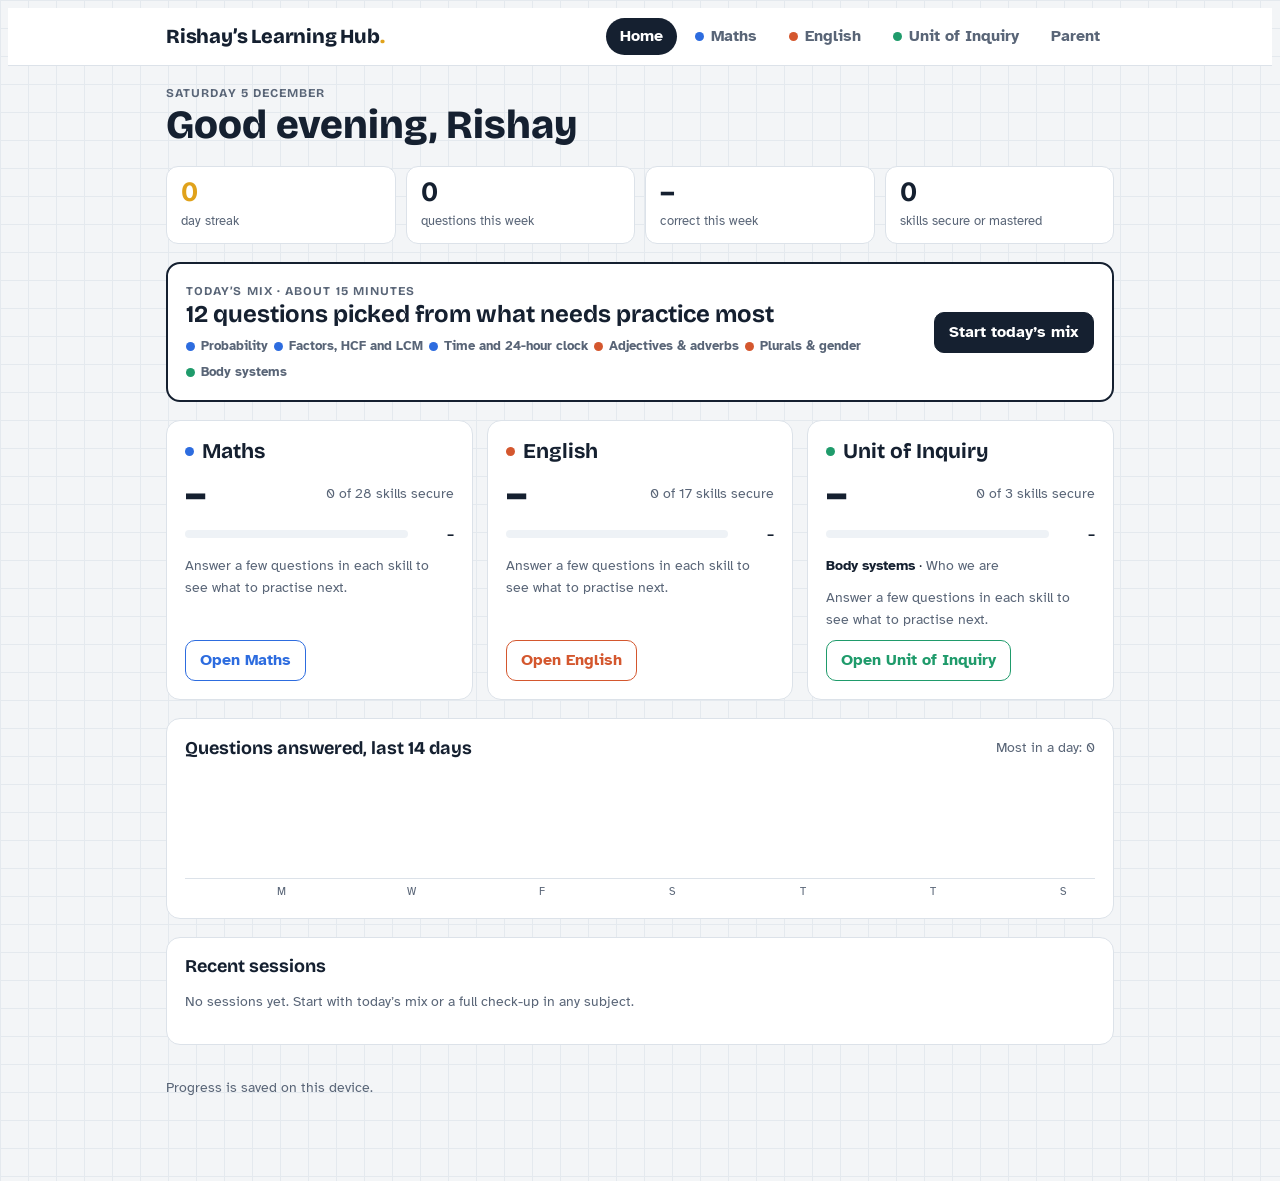
==== rishay-hub/index.html @ b9cae9bf "Add Rishay's Learning Hub: adaptive Grade 5 Maths, English and UOI practice Generated maths question" ====
<!doctype html><html><head><meta charset="utf-8"><meta name="viewport" content="width=device-width,initial-scale=1,viewport-fit=cover"></head><body><title>Rishay's Learning Hub</title>
<link rel="preconnect" href="https://fonts.googleapis.com">
<link rel="preconnect" href="https://fonts.gstatic.com" crossorigin>
<link rel="stylesheet" href="https://fonts.googleapis.com/css2?family=Bricolage+Grotesque:opsz,wght@12..96,500;12..96,700;12..96,800&family=Atkinson+Hyperlegible:ital,wght@0,400;0,700;1,400&display=swap">
<style>
/* Layout: graph-paper ground, one sticky top bar with subject tabs, a single centred column of
   cards. Subjects keep fixed identity colours (Maths blue, English coral, UOI green); status
   chips always carry an icon and a word, never colour alone. */
:root{
  --bg:#f3f5f7;
  --grid:#e4e9ee;
  --card:#ffffff;
  --ink:#152030;
  --muted:#596577;
  --line:#dce2e9;
  --soft:#eef2f6;
  --math:#2d6cdf;
  --eng:#d4572e;
  --uoi:#1f9b6b;
  --sun:#e0a21b;
  --bad:#c62828;
  --warn:#a86a00;
  --ok:#2d5fa8;
  --chart:#3b4b63;
  --font-display:"Bricolage Grotesque", "Trebuchet MS", system-ui, sans-serif;
  --font-body:"Atkinson Hyperlegible", "Segoe UI", system-ui, sans-serif;
}
@media (prefers-color-scheme: dark){
  :root:not([data-theme="light"]){
    --bg:#0f141b; --grid:#18202a; --card:#18202b; --ink:#e8edf3; --muted:#9aa6b5; --line:#2a3442; --soft:#202a37;
    --math:#5a8cf0; --eng:#d8653c; --uoi:#21996a; --sun:#f2c14e; --bad:#ef7070; --warn:#e3a740; --ok:#8db6ff; --chart:#9fb1c8;
    color-scheme:dark;
  }
}
:root[data-theme="dark"]{
  --bg:#0f141b; --grid:#18202a; --card:#18202b; --ink:#e8edf3; --muted:#9aa6b5; --line:#2a3442; --soft:#202a37;
  --math:#5a8cf0; --eng:#d8653c; --uoi:#21996a; --sun:#f2c14e; --bad:#ef7070; --warn:#e3a740; --ok:#8db6ff; --chart:#9fb1c8;
  color-scheme:dark;
}
*{box-sizing:border-box}
body{background-color:var(--bg);color:var(--ink);font-family:var(--font-body);font-size:16px;line-height:1.55;
  background-image:linear-gradient(var(--grid) 1px,transparent 1px),linear-gradient(90deg,var(--grid) 1px,transparent 1px);background-size:28px 28px}
h1,h2,h3,h4{font-family:var(--font-display);line-height:1.15;margin:0;text-wrap:balance}
button,input,select,textarea{font:inherit;color:inherit}
:focus-visible{outline:3px solid var(--math);outline-offset:2px;border-radius:6px}
.wrap{max-width:980px;margin:0 auto;padding-inline:16px;padding-block:18px 60px;display:flex;flex-direction:column;gap:18px}

/* top bar */
.top{position:sticky;top:env(safe-area-inset-top,0px);z-index:10;background:var(--card);border-bottom:1px solid var(--line)}
.top-in{max-width:980px;margin:0 auto;padding:10px 16px;display:flex;align-items:center;gap:10px 18px;flex-wrap:wrap}
.brand{font-family:var(--font-display);font-weight:800;font-size:20px;letter-spacing:-.01em;cursor:pointer;background:none;border:0;padding:0}
.brand span{color:var(--sun)}
.tabs{display:flex;gap:4px;flex-wrap:wrap;margin-left:auto}
.tab{appearance:none;border:0;background:transparent;border-radius:999px;padding:6px 14px;cursor:pointer;font-weight:700;color:var(--muted);display:flex;align-items:center;gap:7px}
.tab:hover{background:var(--soft);color:var(--ink)}
.tab[aria-current="page"]{background:var(--ink);color:var(--card)}
.dot{width:9px;height:9px;border-radius:50%;display:inline-block;flex:none}
.d-math{background:var(--math)} .d-eng{background:var(--eng)} .d-uoi{background:var(--uoi)}

/* generic */
.card{background:var(--card);border:1px solid var(--line);border-radius:14px;padding:18px}
.muted{color:var(--muted)}
.small{font-size:14px}
.eyebrow{font-family:var(--font-display);font-weight:700;font-size:12px;letter-spacing:.09em;text-transform:uppercase;color:var(--muted)}
.btn{appearance:none;border:1.5px solid var(--ink);background:transparent;border-radius:10px;padding:7px 14px;cursor:pointer;font-weight:700;white-space:nowrap}
.btn:hover:not(:disabled){background:var(--soft)}
.btn:disabled{opacity:.45;cursor:default}
.btn.solid{background:var(--ink);color:var(--card)}
.btn.solid:hover:not(:disabled){background:var(--ink);opacity:.9}
.btn.sm{padding:4px 10px;font-size:14px;border-width:1px}
.btn.math{border-color:var(--math);color:var(--math)} .btn.eng{border-color:var(--eng);color:var(--eng)} .btn.uoi{border-color:var(--uoi);color:var(--uoi)}
.btn.danger{border-color:var(--bad);color:var(--bad)}
.row{display:flex;gap:10px;align-items:center;flex-wrap:wrap}
.between{justify-content:space-between}
.grid3{display:grid;grid-template-columns:repeat(3,minmax(0,1fr));gap:14px}
.grid2{display:grid;grid-template-columns:repeat(2,minmax(0,1fr));gap:14px}
@media (max-width:760px){.grid3,.grid2{grid-template-columns:1fr}}
.tiles{display:grid;grid-template-columns:repeat(4,minmax(0,1fr));gap:10px}
@media (max-width:620px){.tiles{grid-template-columns:repeat(2,minmax(0,1fr))}}
.tile{background:var(--card);border:1px solid var(--line);border-radius:12px;padding:10px 14px}
.tile b{display:block;font-family:var(--font-display);font-size:28px;line-height:1.1;font-variant-numeric:tabular-nums}
.tile small{color:var(--muted);font-size:13px}

/* meters + chips */
.meter{display:flex;align-items:center;gap:8px;min-width:0}
.bar{flex:1;height:8px;border-radius:4px;background:var(--soft);overflow:hidden;min-width:60px}
.bar i{display:block;height:100%;border-radius:4px}
.bar.math i{background:var(--math)} .bar.eng i{background:var(--eng)} .bar.uoi i{background:var(--uoi)}
.pct{font-variant-numeric:tabular-nums;font-weight:700;font-size:14px;min-width:38px;text-align:right}
.chip{display:inline-flex;align-items:center;gap:5px;border:1px solid var(--line);border-radius:999px;padding:1px 9px;font-size:13px;font-weight:700;white-space:nowrap}
.chip.new{color:var(--muted)}
.chip.needs{color:var(--bad);border-color:var(--bad)}
.chip.learning{color:var(--warn);border-color:var(--warn)}
.chip.secure{color:var(--ok);border-color:var(--ok)}
.chip.mastered{color:var(--sun);border-color:var(--sun)}
.tag{display:inline-flex;align-items:center;gap:6px;font-size:13px;font-weight:700;color:var(--muted)}

/* home */
.hello h1{font-size:clamp(28px,5vw,40px);font-weight:800}
.mix{display:grid;grid-template-columns:minmax(0,1fr) auto;gap:14px;align-items:center;border:2px solid var(--ink)}
@media (max-width:620px){.mix{grid-template-columns:1fr}}
.mix h2{font-size:24px}
.mix .chips{display:flex;flex-wrap:wrap;gap:6px;margin-top:8px}
.subj h3{font-size:21px;display:flex;align-items:center;gap:8px}
.subj .big{font-family:var(--font-display);font-weight:800;font-size:40px;line-height:1;font-variant-numeric:tabular-nums}
.subj ul{margin:6px 0 0;padding-left:18px;font-size:14px}
.subj{display:flex;flex-direction:column;gap:10px}
.subj .row:last-child{margin-top:auto}

/* activity chart */
.chart{display:grid;grid-template-columns:repeat(14,minmax(0,1fr));gap:2px;align-items:end;height:120px;border-bottom:1px solid var(--line);padding-top:16px}
.col{position:relative;height:100%;display:flex;align-items:flex-end;justify-content:center;outline:none}
.col i{display:block;width:70%;max-width:26px;background:var(--chart);border-radius:4px 4px 0 0;min-height:0}
.col.today i{background:var(--sun)}
.col[data-tip]:hover::after,.col[data-tip]:focus::after{content:attr(data-tip);position:absolute;bottom:calc(100% + 4px);left:50%;transform:translateX(-50%);background:var(--ink);color:var(--card);font-size:12px;padding:4px 8px;border-radius:6px;white-space:nowrap;z-index:3}
.col:first-child[data-tip]:hover::after,.col:first-child[data-tip]:focus::after{left:0;transform:none}
.col:last-child[data-tip]:hover::after,.col:last-child[data-tip]:focus::after{left:auto;right:0;transform:none}
.xlab{display:grid;grid-template-columns:repeat(14,minmax(0,1fr));gap:2px;font-size:11px;color:var(--muted);text-align:center;margin-top:4px}

/* lists */
.list{display:flex;flex-direction:column}
.li{display:grid;grid-template-columns:minmax(0,1fr) minmax(120px,200px) auto auto;gap:6px 14px;align-items:center;padding:10px 0;border-top:1px solid var(--line)}
.li:first-child{border-top:0}
.li .nm{font-weight:700}
.li .ds{font-size:14px;color:var(--muted)}
@media (max-width:620px){.li{grid-template-columns:minmax(0,1fr) auto}.li>div:first-child{grid-column:1;grid-row:1}.li>.chip{grid-column:2;grid-row:1;justify-self:end}.li>.meter{grid-column:1;grid-row:2}.li>.btn{grid-column:2;grid-row:2;justify-self:end}}
.strand{display:flex;flex-direction:column;gap:4px}
.strand-h{display:flex;justify-content:space-between;align-items:center;gap:10px;flex-wrap:wrap;margin-bottom:4px}
.strand-h h3{font-size:19px}
.sess{display:grid;grid-template-columns:auto minmax(0,1fr) auto;gap:4px 12px;align-items:center;padding:8px 0;border-top:1px solid var(--line);font-size:15px}
.sess:first-child{border-top:0}
.sess .sc{font-weight:700;font-variant-numeric:tabular-nums}
.table-wrap{overflow-x:auto}
table{border-collapse:collapse;width:100%;font-size:14px}
th,td{text-align:left;padding:7px 8px;border-bottom:1px solid var(--line);white-space:nowrap}
td.wrap{white-space:normal;min-width:200px}
th{font-family:var(--font-display);font-size:13px;color:var(--muted)}
td.num{text-align:right;font-variant-numeric:tabular-nums}

/* subject header */
.shead{display:flex;justify-content:space-between;align-items:flex-end;gap:12px;flex-wrap:wrap}
.shead h1{font-size:clamp(28px,5vw,38px);display:flex;align-items:center;gap:10px}
.shead .dot{width:14px;height:14px}

/* UOI */
.units{display:grid;grid-template-columns:repeat(auto-fill,minmax(210px,1fr));gap:10px}
.unit{appearance:none;text-align:left;background:var(--card);border:1.5px solid var(--line);border-radius:12px;padding:12px;cursor:pointer;display:flex;flex-direction:column;gap:4px}
.unit[aria-pressed="true"]{border-color:var(--uoi);box-shadow:0 0 0 2px var(--uoi) inset}
.unit .th{font-size:12px;color:var(--uoi);font-weight:700;letter-spacing:.04em;text-transform:uppercase}
.unit b{font-family:var(--font-display);font-size:17px}
.central{font-family:var(--font-display);font-size:clamp(20px,3.4vw,26px);font-weight:700;line-height:1.25;margin:6px 0 4px;max-width:36ch}
.vocab{display:flex;flex-wrap:wrap;gap:6px}
.vocab span{background:var(--soft);border-radius:6px;padding:1px 8px;font-size:14px}
.concepts{display:grid;grid-template-columns:repeat(auto-fill,minmax(220px,1fr));gap:8px 18px}
.concept .q{font-size:13px;color:var(--muted)}

/* quiz */
.quiz{max-width:760px;margin:0 auto;width:100%;display:flex;flex-direction:column;gap:14px}
.qtop{display:flex;justify-content:space-between;align-items:center;gap:10px;flex-wrap:wrap}
.qprog{height:6px;border-radius:3px;background:var(--soft);overflow:hidden}
.qprog i{display:block;height:100%;background:var(--ink);transition:width .25s}
.qcard{background:var(--card);border:1px solid var(--line);border-radius:16px;padding:22px}
.qmeta{display:flex;gap:10px;align-items:center;flex-wrap:wrap;margin-bottom:10px}
.lvl{display:inline-flex;gap:3px;align-items:center;font-size:12px;color:var(--muted)}
.lvl i{width:7px;height:7px;border-radius:50%;border:1.5px solid var(--muted)}
.lvl i.on{background:var(--muted)}
.prompt{font-size:21px;line-height:1.45;margin:4px 0 16px}
.prompt .bignum{font-family:var(--font-display);font-size:30px;font-weight:700;letter-spacing:.02em;font-variant-numeric:tabular-nums}
.prompt mark{background:transparent;color:var(--math);text-decoration:underline 3px;text-underline-offset:5px;font-weight:800}
.prompt i{color:var(--eng)}
.fr{display:inline-flex;flex-direction:column;align-items:center;vertical-align:middle;line-height:1.05;margin:0 2px;font-variant-numeric:tabular-nums}
.fr sup{border-bottom:2px solid currentColor;padding:0 3px;font-size:.85em;vertical-align:baseline}
.fr sub{font-size:.85em;padding:0 3px;vertical-align:baseline}
.fr .sl{position:absolute;width:1px;height:1px;overflow:hidden;clip:rect(0 0 0 0)}
.passage{border:1px solid var(--line);border-radius:12px;padding:12px 16px;margin-bottom:14px;background:var(--soft)}
.passage summary{cursor:pointer;font-weight:700;font-family:var(--font-display)}
.passage p{margin:8px 0 0;max-width:68ch;font-size:16px}
.passage.poem p,.passage.letter p{white-space:pre-line}
.choices{display:grid;grid-template-columns:repeat(2,minmax(0,1fr));gap:10px}
@media (max-width:560px){.choices{grid-template-columns:1fr}}
.choice{appearance:none;text-align:left;border:1.5px solid var(--line);background:var(--card);border-radius:12px;padding:12px 14px;cursor:pointer;display:flex;gap:10px;align-items:flex-start;font-size:17px}
.choice .k{font-family:var(--font-display);font-weight:700;color:var(--muted);min-width:18px}
.choice:hover:not(:disabled){border-color:var(--ink)}
.choice[aria-pressed="true"]{border-color:var(--ink);background:var(--soft);font-weight:700}
.choice.right{border-color:var(--uoi);background:color-mix(in srgb,var(--uoi) 14%,var(--card))}
.choice.wrong{border-color:var(--bad);background:color-mix(in srgb,var(--bad) 12%,var(--card))}
.choice:disabled{cursor:default}
.ans{display:flex;gap:10px;align-items:center;flex-wrap:wrap}
.ans input{border:1.5px solid var(--line);border-radius:10px;padding:10px 14px;font-size:20px;width:min(280px,100%);background:var(--card);font-variant-numeric:tabular-nums}
.ans input:focus{border-color:var(--ink);outline:none}
.ans .unitlbl{font-size:18px;color:var(--muted)}
.ans textarea{width:100%;border:1.5px solid var(--line);border-radius:10px;padding:10px 12px;font-size:17px;background:var(--card);min-height:130px;resize:vertical}
.hint{font-size:14px;color:var(--muted);margin-top:6px}
.fb{margin-top:16px;border-radius:12px;padding:12px 16px;border:1.5px solid var(--line)}
.fb.good{border-color:var(--uoi)} .fb.badf{border-color:var(--bad)} .fb.part{border-color:var(--warn)}
.fb h4{font-size:18px;display:flex;align-items:center;gap:8px}
.fb .ex{margin-top:6px}
.fb .model{margin-top:8px;background:var(--soft);border-radius:8px;padding:8px 12px}
.qactions{display:flex;justify-content:space-between;gap:10px;margin-top:18px;flex-wrap:wrap}

/* results */
.score{font-family:var(--font-display);font-size:64px;font-weight:800;line-height:1;font-variant-numeric:tabular-nums}
.review{display:flex;flex-direction:column;gap:10px}
.rv{border:1px solid var(--line);border-radius:10px;padding:10px 14px}
.rv .p{font-weight:700}
.rv .a{font-size:14px;margin-top:4px}

/* forms */
.form{display:grid;gap:12px}
.form label{display:flex;flex-direction:column;gap:4px;font-weight:700;font-size:14px}
.form input,.form select,.form textarea{border:1.5px solid var(--line);border-radius:8px;padding:8px 10px;background:var(--card);font-weight:400;font-size:16px}
.form textarea{min-height:80px;resize:vertical}
.checks{display:flex;flex-wrap:wrap;gap:6px 14px;font-weight:400}
.checks label{flex-direction:row;align-items:center;gap:6px;font-weight:400}
.note{font-size:14px;color:var(--muted);background:var(--soft);border-radius:8px;padding:8px 12px}
.status{font-size:14px;color:var(--muted)}
.qlist{display:flex;flex-direction:column;gap:6px;max-height:420px;overflow:auto}
.qi{display:grid;grid-template-columns:minmax(0,1fr) auto;gap:8px;align-items:start;border-top:1px solid var(--line);padding-top:6px;font-size:14px}
.filters{display:flex;gap:6px;flex-wrap:wrap}
.filters button[aria-pressed="true"]{background:var(--ink);color:var(--card)}
@media (prefers-reduced-motion: reduce){*{transition:none!important}}
</style>

<header class="top">
  <div class="top-in">
    <button class="brand" type="button" data-go="home">Rishay’s Learning Hub<span>.</span></button>
    <nav class="tabs" aria-label="Sections">
      <button class="tab" type="button" data-go="home">Home</button>
      <button class="tab" type="button" data-go="math"><span class="dot d-math"></span>Maths</button>
      <button class="tab" type="button" data-go="eng"><span class="dot d-eng"></span>English</button>
      <button class="tab" type="button" data-go="uoi"><span class="dot d-uoi"></span>Unit of Inquiry</button>
      <button class="tab" type="button" data-go="parent">Parent</button>
    </nav>
  </div>
</header>
<main class="wrap" id="app"></main>

<script>
/* =========================================================
   Utilities
   ========================================================= */
const $ = s => document.querySelector(s);
const esc = s => String(s ?? "").replace(/[&<>"]/g, c => ({"&":"&amp;","<":"&lt;",">":"&gt;",'"':"&quot;"}[c]));
const ri = (a,b) => a + Math.floor(Math.random()*(b-a+1));
const pick = a => a[Math.floor(Math.random()*a.length)];
const shuffle = a => { a = a.slice(); for (let i=a.length-1;i>0;i--){const j=Math.floor(Math.random()*(i+1));[a[i],a[j]]=[a[j],a[i]]} return a; };
const gcd = (a,b) => { a=Math.abs(a); b=Math.abs(b); while(b){[a,b]=[b,a%b]} return a; };
const lcm = (a,b) => a/gcd(a,b)*b;
const fmt = n => Number(n).toLocaleString("en-US", {maximumFractionDigits: 6});
const round6 = x => Math.round(x*1e6)/1e6;
const frac = (n,d) => `<span class="fr"><sup>${n}</sup><span class="sl">/</span><sub>${d}</sub></span>`;
const mixed = (w,n,d) => w ? (n ? `${w}${frac(n,d)}` : `${w}`) : frac(n,d);
function simp(n,d){ const g=gcd(n,d)||1; return [n/g, d/g]; }
function fracText(n,d){ if (d===1) return String(n); if (n>d){ const w=Math.floor(n/d), r=n%d; return r ? `${frac(n,d)} = ${mixed(w,r,d)}` : String(w); } return frac(n,d); }
const todayKey = () => { const d=new Date(); return d.getFullYear()+"-"+String(d.getMonth()+1).padStart(2,"0")+"-"+String(d.getDate()).padStart(2,"0"); };
const dayKey = t => { const d=new Date(t); return d.getFullYear()+"-"+String(d.getMonth()+1).padStart(2,"0")+"-"+String(d.getDate()).padStart(2,"0"); };
const addDays = (k,n) => { const [y,m,d]=k.split("-").map(Number); return dayKey(new Date(y,m-1,d+n)); };
const PLACES = ["ones","tens","hundreds","thousands","ten thousands","hundred thousands","millions","ten millions"];
function stripHtml(h){ const d=document.createElement("div"); d.innerHTML=h; return d.textContent.replace(/\s+/g," ").trim(); }
function uid(){ return Date.now().toString(36) + Math.random().toString(36).slice(2,7); }

/* =========================================================
   Maths: question generators (level 1–3)
   Each returns {type, prompt (html), ans, show (html of correct answer), ex (worked explanation), ...}
   ========================================================= */
function Q(type, prompt, ans, show, ex, extra={}){ return {type, prompt, ans, show, ex, ...extra}; }
function mcq(prompt, opts, correctIdx, ex){ const order = shuffle(opts.map((_,i)=>i)); return {type:"mcq", prompt, opts:order.map(i=>opts[i]), ans:order.indexOf(correctIdx), show:opts[correctIdx], ex}; }
function factorsOf(n){ const f=[]; for(let i=1;i<=n;i++) if(n%i===0) f.push(i); return f; }
const isPrime = n => n>1 && factorsOf(n).length===2;
const UNITS_ = {cm2:"cm²", cm3:"cm³"};

const MATH = [
 {id:"m.pv", strand:"Number sense", name:"Place value", desc:"Value of a digit in numbers up to ten millions", gen(l){
   const len=[6,7,8][l-1]; const ds=Array.from({length:len},(_,i)=> i===0?ri(1,9):ri(0,9));
   const pos=ri(0,len-1); if(ds[pos]===0) ds[pos]=ri(1,9);
   const place=len-1-pos, d=ds[pos], ans=d*10**place;
   let s=""; ds.forEach((x,i)=>{ s += i===pos?`<mark>${x}</mark>`:x; if((len-1-i)%3===0 && i<len-1) s+=","; });
   return Q("num", `What is the value of the underlined digit in<br><span class="bignum">${s}</span>?`, ans, fmt(ans),
     `The ${d} is in the <b>${PLACES[place]}</b> place, so its value is ${d} × ${fmt(10**place)} = <b>${fmt(ans)}</b>.`);
 }},
 {id:"m.round", strand:"Number sense", name:"Rounding", desc:"Round to the nearest 10, 100, 1,000 or 10,000", gen(l){
   const to = l===1 ? pick([10,100]) : l===2 ? pick([100,1000]) : pick([1000,10000]);
   const N = ri(l===1?1000:10000, l===1?99999:l===2?999999:9999999);
   const ans = Math.round(N/to)*to, nd = Math.floor(N/(to/10))%10;
   return Q("num", `Round <span class="bignum">${fmt(N)}</span> to the nearest <b>${fmt(to)}</b>.`, ans, fmt(ans),
     `Look at the digit just to the right of the ${PLACES[Math.log10(to)]} place. It is <b>${nd}</b>, which is ${nd>=5?"5 or more, so round <b>up</b>":"less than 5, so round <b>down</b>"}. ${fmt(N)} → <b>${fmt(ans)}</b>.`);
 }},
 {id:"m.negative", strand:"Number sense", name:"Negative numbers", desc:"Temperature changes and differences across zero", gen(l){
   if(l===1){ const t=ri(-8,-1), r=ri(-t+1,15), a=t+r; return Q("num",`The temperature in Shimla is <b>${t}°C</b> at dawn. By noon it rises by <b>${r}°</b>. What is the temperature at noon?`,a,`${a}°C`,`Start at ${t} and count ${r} up the number line: ${-t} steps take you to 0, then ${r+t} more → <b>${a}°C</b>.`,{unit:"°C"}); }
   if(l===2){ const t=ri(-3,10), f=ri(t+1,t+12), a=t-f; return Q("num",`It is <b>${t}°C</b> in Manali. At night the temperature falls by <b>${f}°</b>. What is the new temperature?`,a,`${a}°C`,`${t} − ${f}: ${t>0?`${t} steps take you down to 0, then ${f-t} more below zero`:`count ${f} steps down`} → <b>${a}°C</b>.`,{unit:"°C"}); }
   const t1=ri(-15,-2), t2=ri(3,30), a=t2-t1; return Q("num",`In Leh it is <b>${t1}°C</b> and in Pune it is <b>${t2}°C</b>. How many degrees warmer is Pune?`,a,`${a}°`,`From ${t1} up to 0 is ${-t1} degrees, and from 0 up to ${t2} is ${t2} degrees. ${-t1} + ${t2} = <b>${a}</b>.`,{unit:"degrees"});
 }},
 {id:"m.decorder", strand:"Number sense", name:"Comparing decimals", desc:"Order decimals with different numbers of places", gen(l){
   let vals;
   for(let tries=0;tries<50;tries++){
     const a=ri(1,8), b=ri(1,9), w=l===1?0:ri(1,9);
     const c = l===1 ? [`0.${a}`,`0.${a}${b}`,`0.${b}`,`0.0${a}`] : l===2 ? [`${w}.${a}`,`${w}.${a}${b}`,`${w}.${b}${a}`,`${w}.0${b}`] : [`${w}.${a}0${b}`,`${w}.${a}${b}`,`${w}.0${a}${b}`,`${w}.${a}`];
     if(new Set(c.map(Number)).size===4){ vals=c; break; }
   }
   const big=Math.random()<.5, nums=vals.map(Number), target=big?Math.max(...nums):Math.min(...nums);
   const dp=Math.max(...vals.map(v=>v.split(".")[1].length));
   const padded=vals.map(v=>{const [w,f]=v.split(".");return `${w}.${f.padEnd(dp,"0")}`}).sort((x,y)=>Number(x)-Number(y));
   return mcq(`Which number is the <b>${big?"greatest":"smallest"}</b>?`, vals, nums.indexOf(target),
     `Write them all with ${dp} decimal places and compare digit by digit: ${padded.join(" &lt; ")}. So the ${big?"greatest":"smallest"} is <b>${vals[nums.indexOf(target)]}</b>.`);
 }},
 {id:"m.mult", strand:"Operations", name:"Multiplication", desc:"3-digit × 1-digit up to 3-digit × 2-digit", gen(l){
   const a = l===1?ri(100,999):l===2?ri(12,99):ri(120,999), b = l===1?ri(3,9):ri(12,99), ans=a*b;
   const ex = b>=10 ? `${a} × ${b} = ${a} × ${Math.floor(b/10)*10} + ${a} × ${b%10} = ${fmt(a*Math.floor(b/10)*10)} + ${fmt(a*(b%10))} = <b>${fmt(ans)}</b>.`
     : `Split ${a}: ${Math.floor(a/100)*100} × ${b} + ${a%100} × ${b} = ${fmt(Math.floor(a/100)*100*b)} + ${fmt((a%100)*b)} = <b>${fmt(ans)}</b>.`;
   return Q("num", `<span class="bignum">${a} × ${b}</span> = ?`, ans, fmt(ans), ex);
 }},
 {id:"m.div", strand:"Operations", name:"Division with remainders", desc:"Long division, including remainders", gen(l){
   const d = l===1?ri(2,9):l===2?ri(3,9):ri(11,25), q = l===1?ri(12,99):l===2?ri(100,999):ri(20,99), r = l===1?0:ri(0,d-1), N=d*q+r;
   return Q("qr", `<span class="bignum">${fmt(N)} ÷ ${d}</span> = ?`, {q,r}, r?`${q} r ${r}`:`${q}`,
     `${d} × ${q} = ${fmt(d*q)}${r?`, and ${fmt(N)} − ${fmt(d*q)} = ${r} left over`:""}. So the answer is <b>${q}${r?` r ${r}`:""}</b>.`, {hint:"If there is a remainder, write it like 23 r 4."});
 }},
 {id:"m.bodmas", strand:"Operations", name:"Order of operations", desc:"Brackets, then × and ÷, then + and −", gen(l){
   if(l===1){ const a=ri(2,20),b=ri(2,9),c=ri(2,9),ans=a+b*c; return Q("num",`<span class="bignum">${a} + ${b} × ${c}</span> = ?`,ans,ans,`Multiply first: ${b} × ${c} = ${b*c}. Then ${a} + ${b*c} = <b>${ans}</b>.`); }
   if(l===2){ const a=ri(2,12),b=ri(2,12),c=ri(2,9),d=ri(1,(a+b)*c-1),ans=(a+b)*c-d; return Q("num",`<span class="bignum">(${a} + ${b}) × ${c} − ${d}</span> = ?`,ans,ans,`Brackets first: ${a} + ${b} = ${a+b}. Then ${a+b} × ${c} = ${(a+b)*c}. Then ${(a+b)*c} − ${d} = <b>${ans}</b>.`); }
   const d=ri(2,6),k=ri(2,6),c=ri(1,9),b=c+d*k,a=ri(2,9),e=ri(1,20),ans=a*k+e;
   return Q("num",`<span class="bignum">${a} × (${b} − ${c}) ÷ ${d} + ${e}</span> = ?`,ans,ans,`Brackets: ${b} − ${c} = ${b-c}. Then left to right: ${a} × ${b-c} = ${a*(b-c)}, ÷ ${d} = ${a*k}. Finally + ${e} = <b>${ans}</b>.`);
 }},
 {id:"m.factors", strand:"Operations", name:"Factors, HCF and LCM", desc:"Factors, highest common factor, lowest common multiple", gen(l){
   if(l===1){ const N=pick([24,36,48,60,72,84,90,96]); const fs=factorsOf(N).filter(f=>f>2&&f<N/2+1); const f=pick(fs);
     const non=shuffle(Array.from({length:N},(_,i)=>i+3).filter(x=>N%x!==0&&x<N)).slice(0,3);
     return mcq(`Which of these is a <b>factor</b> of ${N}?`,[f,...non].map(String),0,`${N} ÷ ${f} = ${N/f} exactly, so ${f} is a factor. The others leave a remainder.`); }
   if(l===2){ const h=ri(2,12); let x,y; do{x=ri(1,7);y=ri(2,8)}while(x===y||gcd(x,y)!==1); const a=h*x,b=h*y;
     return Q("num",`What is the <b>highest common factor</b> (HCF) of ${a} and ${b}?`,h,h,`Factors of ${a}: ${factorsOf(a).join(", ")}.<br>Factors of ${b}: ${factorsOf(b).join(", ")}.<br>The highest number in both lists is <b>${h}</b>.`); }
   let a,b; do{a=ri(4,15);b=ri(4,15)}while(a===b); const L=lcm(a,b); const ma=[],mb=[]; for(let i=1;a*i<=L;i++) ma.push(a*i); for(let i=1;b*i<=L;i++) mb.push(b*i);
   return Q("num",`Bus A leaves the stop every <b>${a} minutes</b> and bus B every <b>${b} minutes</b>. Both leave together at 8:00. After how many minutes will they next leave together?`,L,`${L} minutes`,`We need the lowest common multiple of ${a} and ${b}.<br>Multiples of ${a}: ${ma.join(", ")}.<br>Multiples of ${b}: ${mb.join(", ")}.<br>The first number in both lists is <b>${L}</b>.`,{unit:"minutes"});
 }},
 {id:"m.prime", strand:"Operations", name:"Prime numbers", desc:"Recognise primes and composites", gen(l){
   const hi=l===1?30:l===2?60:100, lo=l===3?30:2;
   const pr=[], co=[]; for(let n=lo;n<=hi;n++){ (isPrime(n)?pr:co).push(n); }
   const oddCo = co.filter(n=>n%2===1 && n%5!==0);
   const notQ = Math.random()<.35;
   if(!notQ){ const p=pick(pr), cs=shuffle(l===1?co:oddCo.length>=3?oddCo:co).slice(0,3);
     return mcq(`Which of these numbers is <b>prime</b>?`,[p,...cs].map(String),0,`${p} has exactly two factors, 1 and ${p}. ${cs.map(c=>{const f=factorsOf(c)[1];return `${c} = ${f} × ${c/f}`}).join("; ")}.`); }
   const c=pick(l===1?co:oddCo.length?oddCo:co), ps=shuffle(pr).slice(0,3), f=factorsOf(c)[1];
   return mcq(`Which of these numbers is <b>not</b> prime?`,[c,...ps].map(String),0,`${c} = ${f} × ${c/f}, so it has more than two factors. ${ps.join(", ")} are all prime.`);
 }},
 {id:"m.money", strand:"Operations", name:"Money word problems", desc:"Multi-step problems with rupees", gen(l){
   if(l===1){ const a=ri(25,180), b=ri(15,95), ans=a+b; return Q("num",`Rishay buys a storybook for <b>₹${a}</b> and a set of colour pencils for <b>₹${b}</b>. How much does he spend altogether?`,ans,`₹${ans}`,`₹${a} + ₹${b} = <b>₹${ans}</b>.`,{unit:"₹",pre:true}); }
   if(l===2){ const n=ri(3,6), p=ri(28,65), g=ri(40,120), tot=n*p+g, pay=tot<=500?500:1000, ans=pay-tot;
     return Q("num",`Rishay buys <b>${n} notebooks</b> at <b>₹${p}</b> each and a geometry box for <b>₹${g}</b>. He pays with a <b>₹${pay}</b> note. How much change does he get?`,ans,`₹${ans}`,`Notebooks: ${n} × ₹${p} = ₹${n*p}. Total: ₹${n*p} + ₹${g} = ₹${tot}. Change: ₹${pay} − ₹${tot} = <b>₹${ans}</b>.`,{unit:"₹",pre:true}); }
   if(Math.random()<.5){ const price=ri(16,60)*100, pct=pick([10,20,25,50]), ans=price*(100-pct)/100;
     return Q("num",`A bicycle costs <b>₹${fmt(price)}</b>. In a sale it is <b>${pct}% off</b>. What is the sale price?`,ans,`₹${fmt(ans)}`,`${pct}% of ₹${fmt(price)} = ₹${fmt(price*pct/100)}. Sale price: ₹${fmt(price)} − ₹${fmt(price*pct/100)} = <b>₹${fmt(ans)}</b>.`,{unit:"₹",pre:true}); }
   const c=ri(12,30)*10, k=ri(3,5), s=ri(24,32), tot=c*k*s, B=Math.floor(tot*ri(60,90)/100/1000)*1000, ans=tot-B;
   return Q("num",`A school trip costs <b>₹${c}</b> per student. <b>${k} classes</b> of <b>${s} students</b> are going. The school has <b>₹${fmt(B)}</b> in its trip fund. How much more money is needed?`,ans,`₹${fmt(ans)}`,`Students: ${k} × ${s} = ${k*s}. Cost: ${k*s} × ₹${c} = ₹${fmt(tot)}. More needed: ₹${fmt(tot)} − ₹${fmt(B)} = <b>₹${fmt(ans)}</b>.`,{unit:"₹",pre:true});
 }},
 {id:"m.fequiv", strand:"Fractions, decimals and percentages", name:"Equivalent fractions", desc:"Find the missing number in equal fractions", gen(l){
   let a,b; do{b=ri(2,12);a=ri(1,b-1)}while(gcd(a,b)!==1); const m=ri(2,l===1?5:12);
   if(l<3) return Q("num",`Fill in the missing number: ${frac(a,b)} = ${frac("?",b*m)}`,a*m,a*m,`${b} × ${m} = ${b*m}, so multiply the top by ${m} too: ${a} × ${m} = <b>${a*m}</b>.`);
   return Q("num",`Fill in the missing number: ${frac(a,b)} = ${frac(a*m,"?")}`,b*m,b*m,`${a} × ${m} = ${a*m}, so multiply the bottom by ${m} too: ${b} × ${m} = <b>${b*m}</b>.`);
 }},
 {id:"m.fsimp", strand:"Fractions, decimals and percentages", name:"Simplifying fractions", desc:"Write fractions in their simplest form", gen(l){
   let a,b; do{b=ri(2,l===3?9:12);a=l===3?ri(b+1,3*b):ri(1,b-1)}while(gcd(a,b)!==1); const m=ri(2,l===1?4:l===2?8:12);
   return Q("frac",`Write ${frac(a*m,b*m)} in its <b>simplest form</b>.`,[a,b],fracText(a,b),`The highest common factor of ${a*m} and ${b*m} is ${m}. ${a*m} ÷ ${m} = ${a} and ${b*m} ÷ ${m} = ${b}, so the answer is <b>${fracText(a,b)}</b>.`,{form:"simplest",hint:"Type a fraction like 3/4 or a mixed number like 1 1/2."});
 }},
 {id:"m.fadd", strand:"Fractions, decimals and percentages", name:"Adding and subtracting fractions", desc:"Same, related and different denominators", gen(l){
   let d1,d2,a,b,op;
   for(let t=0;t<100;t++){
     if(l===1){ d1=d2=ri(5,12); } else if(l===2){ d1=ri(2,6); d2=d1*ri(2,3); if(Math.random()<.5)[d1,d2]=[d2,d1]; } else { d1=ri(2,9); do{d2=ri(2,9)}while(d2===d1); }
     a=ri(1,d1-1); b=ri(1,d2-1); op=Math.random()<.5?"+":"−";
     if(op==="−" && a/d1<=b/d2) continue; break;
   }
   const L=lcm(d1,d2), A=a*L/d1, B=b*L/d2, N=op==="+"?A+B:A-B, [n,d]=simp(N,L);
   return Q("frac",`${frac(a,d1)} ${op} ${frac(b,d2)} = ?<div class="hint">Give your answer in its simplest form.</div>`,[n,d],fracText(n,d),
     `${d1===d2?`The denominators are the same, so ${op==="+"?"add":"subtract"} the numerators: `:`Use the common denominator ${L}: ${frac(a,d1)} = ${frac(A,L)} and ${frac(b,d2)} = ${frac(B,L)}. `}${A} ${op} ${B} = ${N}, giving ${frac(N,L)}${(n!==N)?` = ${frac(n,d)}`:""}${n>d?` = ${mixed(Math.floor(n/d),n%d,d)}`:""}.`,{form:"simplest",hint:"Type a fraction like 5/6 or a mixed number like 1 1/4."});
 }},
 {id:"m.fof", strand:"Fractions, decimals and percentages", name:"Fraction of an amount", desc:"Find 3/4 of 48 and similar", gen(l){
   const d=pick([2,3,4,5,6,8,10]); let n; do{n=ri(1,d-1)}while(gcd(n,d)!==1); const q=d*ri(2,l===1?10:l===2?25:60), ans=n*q/d;
   const ctx = l===3 ? `Rishay’s family drove <b>${q} km</b> to Goa. ${frac(n,d)} of the journey was on the highway. How many kilometres was that?` : `What is ${frac(n,d)} of <b>${q}</b>?`;
   return Q("num",ctx,ans,fmt(ans),`Find one part first: ${q} ÷ ${d} = ${q/d}. Then take ${n} part${n>1?"s":""}: ${q/d} × ${n} = <b>${ans}</b>.`,l===3?{unit:"km"}:{});
 }},
 {id:"m.mixed", strand:"Fractions, decimals and percentages", name:"Mixed numbers and improper fractions", desc:"Convert between the two forms", gen(l){
   const w=ri(1,l===1?5:9), d=ri(2,9); let n; do{n=ri(1,d-1)}while(gcd(n,d)!==1);
   if(l===1) return Q("frac",`Write ${mixed(w,n,d)} as an <b>improper fraction</b>.`,[w*d+n,d],frac(w*d+n,d),`${w} × ${d} = ${w*d}, plus ${n} = ${w*d+n}. Keep the denominator: <b>${frac(w*d+n,d)}</b>.`,{form:"improper",hint:"Type it like 7/3."});
   return Q("frac",`Write ${frac(w*d+n,d)} as a <b>mixed number</b>.`,[w*d+n,d],mixed(w,n,d),`${w*d+n} ÷ ${d} = ${w} remainder ${n}, so it is <b>${w} and ${n}/${d}</b>.`,{form:"mixed",hint:"Type it like 2 1/3 (whole number, space, fraction)."});
 }},
 {id:"m.decops", strand:"Fractions, decimals and percentages", name:"Decimal calculations", desc:"Add, subtract, ×/÷ by 10, 100 and 1,000", gen(l){
   if(l===1){ const a=ri(10,999)/10, b=ri(10,999)/10, ans=round6(a+b); return Q("num",`<span class="bignum">${a.toFixed(1)} + ${b.toFixed(1)}</span> = ?`,ans,ans.toFixed(1),`Line up the decimal points and add as usual: ${a.toFixed(1)} + ${b.toFixed(1)} = <b>${ans.toFixed(1)}</b>.`); }
   if(l===2){ const A=ri(500,9999), B=ri(100,A-1), ans=round6((A-B)/100); return Q("num",`<span class="bignum">${(A/100).toFixed(2)} − ${(B/100).toFixed(2)}</span> = ?`,ans,ans.toFixed(2),`Line up the decimal points and subtract (exchange where needed): ${(A/100).toFixed(2)} − ${(B/100).toFixed(2)} = <b>${ans.toFixed(2)}</b>.`); }
   const f=pick([10,100,1000]), mul=Math.random()<.5, x=mul?ri(1,9999)/1000:ri(1,9999)/10, ans=round6(mul?x*f:x/f), k=Math.log10(f);
   return Q("num",`<span class="bignum">${fmt(x)} ${mul?"×":"÷"} ${fmt(f)}</span> = ?`,ans,fmt(ans),`${mul?"Multiplying":"Dividing"} by ${fmt(f)} moves every digit ${k} place${k>1?"s":""} to the ${mul?"left":"right"}: <b>${fmt(ans)}</b>.`);
 }},
 {id:"m.fdp", strand:"Fractions, decimals and percentages", name:"Fractions, decimals and percentages", desc:"Convert between forms; percentage of an amount", gen(l){
   if(l===1){ const [n,d]=pick([[1,2],[1,4],[3,4],[1,5],[2,5],[3,5],[3,10],[7,10],[9,10]]), ans=n/d; return Q("num",`Write ${frac(n,d)} as a <b>decimal</b>.`,ans,String(ans),`${frac(n,d)} = ${frac(n*(100/d),100)} = <b>${ans}</b>.`); }
   if(l===2){ const [n,d]=pick([[1,4],[3,4],[2,5],[3,20],[7,25],[9,50],[1,2],[1,5],[7,20],[11,25]]), ans=n*100/d; return Q("num",`Write ${frac(n,d)} as a <b>percentage</b>.`,ans,`${ans}%`,`Make the denominator 100: ${frac(n,d)} = ${frac(ans,100)} = <b>${ans}%</b>.`,{unit:"%"}); }
   const p=pick([5,10,15,20,25,30,50,75]), A=ri(2,30)*20, ans=p*A/100;
   return Q("num",`What is <b>${p}%</b> of <b>${A}</b>?`,ans,fmt(ans),`${p}% means ${p} out of 100. 1% of ${A} is ${A/100}, so ${p}% is ${A/100} × ${p} = <b>${fmt(ans)}</b>.`);
 }},
 {id:"m.convert", strand:"Measurement", name:"Converting units", desc:"Length, mass and capacity", gen(l){
   const U=[["km","m",1000],["m","cm",100],["cm","mm",10],["kg","g",1000],["L","mL",1000]];
   const [big,sm,f]=pick(U);
   if(l===1){ const x=ri(2,15), ans=x*f; return Q("num",`<span class="bignum">${x} ${big}</span> = ? ${sm}`,ans,`${fmt(ans)} ${sm}`,`1 ${big} = ${fmt(f)} ${sm}, so ${x} × ${fmt(f)} = <b>${fmt(ans)} ${sm}</b>.`,{unit:sm}); }
   if(l===2){ if(Math.random()<.5){ const xv=f===10?ri(11,99)/10:ri(5,39)/4, ans=round6(xv*f); return Q("num",`<span class="bignum">${fmt(xv)} ${big}</span> = ? ${sm}`,ans,`${fmt(ans)} ${sm}`,`1 ${big} = ${fmt(f)} ${sm}, so ${fmt(xv)} × ${fmt(f)} = <b>${fmt(ans)} ${sm}</b>.`,{unit:sm}); }
     const y=ri(11,99)*(f/10), ans=round6(y/f); return Q("num",`<span class="bignum">${fmt(y)} ${sm}</span> = ? ${big}`,ans,`${fmt(ans)} ${big}`,`${fmt(f)} ${sm} = 1 ${big}, so ${fmt(y)} ÷ ${fmt(f)} = <b>${fmt(ans)} ${big}</b>.`,{unit:big}); }
   const a=ri(2,9), b=ri(1,f-1), ans=a*f+b; return Q("num",`<span class="bignum">${a} ${big} ${b} ${sm}</span> = ? ${sm}`,ans,`${fmt(ans)} ${sm}`,`${a} ${big} = ${fmt(a*f)} ${sm}. Add ${b} ${sm}: ${fmt(a*f)} + ${b} = <b>${fmt(ans)} ${sm}</b>.`,{unit:sm});
 }},
 {id:"m.area", strand:"Measurement", name:"Perimeter and area", desc:"Rectangles, missing sides, triangles, compound shapes", gen(l){
   if(l===1){ const a=ri(3,15), b=ri(2,12); if(Math.random()<.5) return Q("num",`A rectangle is <b>${a} cm</b> long and <b>${b} cm</b> wide. What is its <b>area</b>?`,a*b,`${a*b} cm²`,`Area = length × width = ${a} × ${b} = <b>${a*b} cm²</b>.`,{unit:"cm²"});
     return Q("num",`A rectangle is <b>${a} cm</b> long and <b>${b} cm</b> wide. What is its <b>perimeter</b>?`,2*(a+b),`${2*(a+b)} cm`,`Perimeter = 2 × (length + width) = 2 × (${a} + ${b}) = <b>${2*(a+b)} cm</b>.`,{unit:"cm"}); }
   if(l===2){ const a=ri(4,15), b=ri(3,12); if(Math.random()<.5) return Q("num",`A rectangular garden has an area of <b>${a*b} m²</b>. One side is <b>${a} m</b>. How long is the other side?`,b,`${b} m`,`Area = length × width, so width = ${a*b} ÷ ${a} = <b>${b} m</b>.`,{unit:"m"});
     return Q("num",`A rectangle has a perimeter of <b>${2*(a+b)} cm</b>. Its length is <b>${a} cm</b>. What is its width?`,b,`${b} cm`,`Half the perimeter is ${a+b} cm (one length + one width). ${a+b} − ${a} = <b>${b} cm</b>.`,{unit:"cm"}); }
   if(Math.random()<.5){ const bse=ri(3,12)*2, h=ri(3,14); return Q("num",`A triangle has a base of <b>${bse} cm</b> and a height of <b>${h} cm</b>. What is its area?`,bse*h/2,`${bse*h/2} cm²`,`Area of a triangle = ½ × base × height = ½ × ${bse} × ${h} = <b>${bse*h/2} cm²</b>.`,{unit:"cm²"}); }
   const a=ri(6,12), b=ri(2,4), c=ri(2,5), d=ri(3,7), ans=a*b+c*d;
   return Q("num",`An L-shaped room is made of two rectangles that do not overlap: one is <b>${a} m × ${b} m</b> and the other is <b>${c} m × ${d} m</b>. What is the total floor area?`,ans,`${ans} m²`,`${a} × ${b} = ${a*b} m² and ${c} × ${d} = ${c*d} m². Total: ${a*b} + ${c*d} = <b>${ans} m²</b>.`,{unit:"m²"});
 }},
 {id:"m.volume", strand:"Measurement", name:"Volume", desc:"Cuboids and cubes", gen(l){
   if(l===1){ const a=ri(2,10),b=ri(2,8),c=ri(2,6); return Q("num",`A box is <b>${a} cm</b> long, <b>${b} cm</b> wide and <b>${c} cm</b> high. What is its volume?`,a*b*c,`${a*b*c} cm³`,`Volume = length × width × height = ${a} × ${b} × ${c} = <b>${a*b*c} cm³</b>.`,{unit:"cm³"}); }
   if(l===2){ const s=ri(2,12); return Q("num",`What is the volume of a cube with edges <b>${s} cm</b> long?`,s**3,`${s**3} cm³`,`${s} × ${s} × ${s} = <b>${s**3} cm³</b>.`,{unit:"cm³"}); }
   const a=ri(3,12),b=ri(2,10),c=ri(2,9),V=a*b*c; return Q("num",`A fish tank has a volume of <b>${V} cm³</b>. It is <b>${a} cm</b> long and <b>${b} cm</b> wide. How high is it?`,c,`${c} cm`,`Area of the base: ${a} × ${b} = ${a*b} cm². Height = ${V} ÷ ${a*b} = <b>${c} cm</b>.`,{unit:"cm"});
 }},
 {id:"m.time", strand:"Measurement", name:"Time and 24-hour clock", desc:"Durations, end times, 12 ↔ 24-hour", gen(l){
   const t2s = m => `${String(Math.floor(m/60)%24).padStart(2,"0")}:${String(m%60).padStart(2,"0")}`;
   if(l===1){ const s=ri(7*12,20*12)*5, dur=ri(4,22)*5; return Q("num",`A film starts at <b>${t2s(s)}</b> and ends at <b>${t2s(s+dur)}</b>. How many minutes long is it?`,dur,`${dur} minutes`,`From ${t2s(s)} to ${t2s(s+dur)}: count on to the next hour, then the rest. Total = <b>${dur} minutes</b>.`,{unit:"minutes"}); }
   if(l===2){ const s=ri(6*12,18*12)*5, dur=ri(9,40)*5, e=s+dur; return Q("time",`A train leaves Mumbai at <b>${t2s(s)}</b>. The journey takes <b>${Math.floor(dur/60)} h ${dur%60} min</b>. At what time does it arrive? (24-hour clock)`,e%1440,t2s(e),`${t2s(s)} + ${Math.floor(dur/60)} h = ${t2s(s+Math.floor(dur/60)*60)}, then + ${dur%60} min = <b>${t2s(e)}</b>.`,{hint:"Type the time like 14:35."}); }
   if(Math.random()<.5){ const h=ri(1,11), m=ri(0,11)*5, pm=Math.random()<.6, h24=(h%12)+(pm?12:0); return Q("time",`Write <b>${h}:${String(m).padStart(2,"0")} ${pm?"pm":"am"}</b> in 24-hour time.`,h24*60+m,`${String(h24).padStart(2,"0")}:${String(m).padStart(2,"0")}`,`${pm?`For pm times add 12 to the hour: ${h} + 12 = ${h24}`:`am times keep the same hour, with a 0 in front if needed`}. So it is <b>${String(h24).padStart(2,"0")}:${String(m).padStart(2,"0")}</b>.`,{hint:"Type the time like 19:35."}); }
   const s=ri(21*12,23*12+6)*5, dur=ri(24,60)*5; return Q("num",`A flight leaves Delhi at <b>${t2s(s)}</b> and lands at <b>${t2s(s+dur)}</b> the next morning. How many minutes long is the flight?`,dur,`${dur} minutes`,`From ${t2s(s)} to midnight is ${1440-s} min. From midnight to ${t2s(s+dur)} is ${(s+dur)-1440} min. Total: <b>${dur} minutes</b>.`,{unit:"minutes"});
 }},
 {id:"m.angles", strand:"Shape and space", name:"Angles", desc:"Types of angle, angles on a line, in a triangle", gen(l){
   if(l===1){ const kinds=[["Acute",ri(10,85)],["Right",90],["Obtuse",ri(95,175)],["Reflex",ri(190,350)]]; const [k,a]=pick(kinds);
     return mcq(`What type of angle measures <b>${a}°</b>?`,["Acute","Right","Obtuse","Reflex"],["Acute","Right","Obtuse","Reflex"].indexOf(k),`Acute: less than 90°. Right: exactly 90°. Obtuse: between 90° and 180°. Reflex: between 180° and 360°. So ${a}° is <b>${k.toLowerCase()}</b>.`); }
   if(l===2){ if(Math.random()<.5){ const a=ri(20,160); return Q("num",`Two angles sit on a straight line. One is <b>${a}°</b>. What is the other?`,180-a,`${180-a}°`,`Angles on a straight line add up to 180°. 180 − ${a} = <b>${180-a}°</b>.`,{unit:"°"}); }
     const a=ri(40,150), b=ri(40,150); return Q("num",`Three angles meet at a point. Two of them are <b>${a}°</b> and <b>${b}°</b>. What is the third?`,360-a-b,`${360-a-b}°`,`Angles around a point add up to 360°. 360 − ${a} − ${b} = <b>${360-a-b}°</b>.`,{unit:"°"}); }
   if(Math.random()<.5){ const a=ri(25,100), b=ri(20,150-a); return Q("num",`Two angles of a triangle are <b>${a}°</b> and <b>${b}°</b>. What is the third angle?`,180-a-b,`${180-a-b}°`,`Angles in a triangle add up to 180°. 180 − ${a} − ${b} = <b>${180-a-b}°</b>.`,{unit:"°"}); }
   const apex=ri(10,70)*2; return Q("num",`An isosceles triangle has a top angle of <b>${apex}°</b>. The other two angles are equal. What is each of them?`,(180-apex)/2,`${(180-apex)/2}°`,`180 − ${apex} = ${180-apex}. The two equal angles share this: ${180-apex} ÷ 2 = <b>${(180-apex)/2}°</b>.`,{unit:"°"});
 }},
 {id:"m.solids", strand:"Shape and space", name:"3D shapes", desc:"Faces, edges, vertices; Euler’s rule", gen(l){
   const S=[["cube",6,12,8],["cuboid",6,12,8],["triangular prism",5,9,6],["square-based pyramid",5,8,5],["triangular pyramid",4,6,4],["pentagonal prism",7,15,10],["hexagonal prism",8,18,12],["pentagonal pyramid",6,10,6]];
   const s=pick(l===1?S.slice(0,5):S);
   if(l<3){ const k=ri(0,2), nm=["faces","edges","vertices"][k], v=s[k+1]; return Q("num",`How many <b>${nm}</b> does a <b>${s[0]}</b> have?`,v,v,`A ${s[0]} has ${s[1]} faces, ${s[2]} edges and ${s[3]} vertices (corners).`); }
   return Q("num",`A solid shape has <b>${s[1]} faces</b> and <b>${s[3]} vertices</b>. How many edges does it have?`,s[2],s[2],`Euler’s rule: faces + vertices − edges = 2. So edges = ${s[1]} + ${s[3]} − 2 = <b>${s[2]}</b>. (It could be a ${s[0]}.)`);
 }},
 {id:"m.coords", strand:"Shape and space", name:"Symmetry and coordinates", desc:"Lines of symmetry, translations, plotting", gen(l){
   if(l===1){ const S=[["square",4],["rectangle (not a square)",2],["equilateral triangle",3],["regular hexagon",6],["isosceles triangle",1],["scalene triangle",0],["parallelogram (not a rectangle)",0],["regular pentagon",5],["kite",1],["regular octagon",8]]; const [s,n]=pick(S);
     return Q("num",`How many <b>lines of symmetry</b> does a <b>${s}</b> have?`,n,n,`A ${s} has <b>${n}</b> line${n===1?"":"s"} of symmetry${n===0?": no fold makes the two halves match exactly":""}.`); }
   if(l===2){ const x=ri(1,6), y=ri(3,9), dx=ri(1,5), dy=ri(1,y-1), right=Math.random()<.6, X=right?x+dx:Math.max(0,x-dx), Y=y-dy;
     const realDx = right?dx:x-X; return Q("pair",`Point A is at <b>(${x}, ${y})</b>. It moves <b>${realDx} ${right?"right":"left"}</b> and <b>${dy} down</b>. Where is it now?`,[X,Y],`(${X}, ${Y})`,`x changes by ${right?"+":"−"}${realDx}: ${x} → ${X}. y changes by −${dy}: ${y} → ${Y}. New position: <b>(${X}, ${Y})</b>.`,{hint:"Type it like (4, 7)."}); }
   const x1=ri(0,4), y1=ri(0,4), w=ri(2,6), h=ri(2,6); return Q("pair",`Three corners of a rectangle are at <b>(${x1}, ${y1})</b>, <b>(${x1+w}, ${y1})</b> and <b>(${x1+w}, ${y1+h})</b>. Where is the fourth corner?`,[x1,y1+h],`(${x1}, ${y1+h})`,`The fourth corner lines up with (${x1}, ${y1}) vertically and with (${x1+w}, ${y1+h}) horizontally, so it is <b>(${x1}, ${y1+h})</b>.`,{hint:"Type it like (4, 7)."});
 }},
 {id:"m.average", strand:"Data handling", name:"Mean, median, mode and range", desc:"Averages and spread of a data set", gen(l){
   if(l===1){ if(Math.random()<.5){ const xs=Array.from({length:6},()=>ri(3,40)), r=Math.max(...xs)-Math.min(...xs); return Q("num",`Find the <b>range</b> of these scores: ${xs.join(", ")}`,r,r,`Range = highest − lowest = ${Math.max(...xs)} − ${Math.min(...xs)} = <b>${r}</b>.`); }
     const m=ri(2,20); let xs; do{ xs=[m,m,m,...Array.from({length:4},()=>ri(1,25))]; }while(xs.filter(x=>x!==m).some((x,i,arr)=>arr.indexOf(x)!==i) || xs.filter(x=>x===m).length!==3); xs=shuffle(xs);
     return Q("num",`Find the <b>mode</b> of: ${xs.join(", ")}`,m,m,`The mode is the value that appears most often. ${m} appears 3 times, so the mode is <b>${m}</b>.`); }
   if(l===2){ const n=pick([5,7]); const xs=shuffle(Array.from({length:n},()=>ri(1,60))), s=xs.slice().sort((a,b)=>a-b), md=s[(n-1)/2];
     return Q("num",`Find the <b>median</b> of: ${xs.join(", ")}`,md,md,`Put them in order: ${s.join(", ")}. The middle value is <b>${md}</b>.`); }
   const n=5, mean=ri(8,40); let xs; do{ xs=Array.from({length:n-1},()=>ri(mean-12,mean+12)); xs.push(mean*n-xs.reduce((a,b)=>a+b,0)); }while(xs[n-1]<1||xs[n-1]>mean+20);
   if(Math.random()<.5) return Q("num",`Rishay’s scores in five spelling tests were ${xs.join(", ")}. What is his <b>mean</b> score?`,mean,mean,`Add them: ${xs.join(" + ")} = ${mean*n}. Divide by ${n}: ${mean*n} ÷ ${n} = <b>${mean}</b>.`);
   return Q("num",`The mean of five numbers is <b>${mean}</b>. Four of them are ${xs.slice(0,4).join(", ")}. What is the fifth number?`,xs[4],xs[4],`The total must be ${mean} × 5 = ${mean*5}. The four numbers add to ${xs.slice(0,4).reduce((a,b)=>a+b,0)}. ${mean*5} − ${xs.slice(0,4).reduce((a,b)=>a+b,0)} = <b>${xs[4]}</b>.`);
 }},
 {id:"m.prob", strand:"Data handling", name:"Probability", desc:"Likelihood words and simple probability fractions", gen(l){
   if(l===1){ const W=["Impossible","Unlikely","Even chance","Likely","Certain"]; const S=[["rolling a 7 on a normal 1–6 dice",0],["getting heads when you toss a coin",2],["rolling a number less than 6 on a dice",3],["rolling a 6 on a dice",1],["the sun rising tomorrow",4],["picking a red sweet from a bag of 9 red and 1 yellow",3],["picking a blue marble from a bag with only green marbles",0],["it being Monday tomorrow if today is Sunday",4],["picking a heart from a bag holding one heart card and nine star cards",1]];
     const [s,k]=pick(S); return mcq(`How likely is <b>${s}</b>?`,W,k,`It is <b>${W[k].toLowerCase()}</b>. Think about how many ways it can happen compared with all the possible outcomes.`); }
   if(l===2){ const r=ri(1,8),b=ri(1,8),g=ri(1,8),T=r+b+g, c=pick([["red",r],["blue",b],["green",g]]);
     return Q("frac",`A bag has <b>${r} red</b>, <b>${b} blue</b> and <b>${g} green</b> marbles. You pick one without looking. What is the probability it is <b>${c[0]}</b>?`,[c[1],T],frac(c[1],T),`There are ${c[1]} ${c[0]} marbles out of ${T} altogether, so the probability is <b>${frac(c[1],T)}</b>${gcd(c[1],T)>1?` = ${frac(...simp(c[1],T))}`:""}.`,{form:"any",hint:"Type a fraction like 3/10."}); }
   const E=[["a number greater than 4 on a 1–6 dice",2,6],["an even number on a 1–6 dice",3,6],["a prime number on a 1–6 dice",3,6],["a number less than 3 on a 1–6 dice",2,6],["an even number on a spinner numbered 1–8",4,8],["a multiple of 3 on a spinner numbered 1–10",3,10]];
   const [s,n,t]=pick(E); return Q("frac",`What is the probability of getting <b>${s}</b>?`,[n,t],frac(n,t),`There are ${n} favourable outcomes out of ${t} equally likely outcomes: ${frac(n,t)}${gcd(n,t)>1?` = <b>${frac(...simp(n,t))}</b>`:""}.`,{form:"any",hint:"Type a fraction like 1/3."});
 }},
 {id:"m.seq", strand:"Pattern and function", name:"Number patterns", desc:"Continue sequences and find the nth term", gen(l){
   if(l===1){ const a=ri(1,30), d=ri(2,12), s=[0,1,2,3].map(i=>a+i*d); return Q("num",`What comes next? <span class="bignum">${s.join(", ")}, …</span>`,a+4*d,a+4*d,`The rule is <b>add ${d}</b>. ${s[3]} + ${d} = <b>${a+4*d}</b>.`); }
   if(l===2){ if(Math.random()<.5){ const a=ri(60,150), d=ri(3,13), s=[0,1,2,3].map(i=>a-i*d); return Q("num",`What comes next? <span class="bignum">${s.join(", ")}, …</span>`,a-4*d,a-4*d,`The rule is <b>subtract ${d}</b>. ${s[3]} − ${d} = <b>${a-4*d}</b>.`); }
     const a=ri(1,5), m=pick([2,3]), s=[0,1,2,3].map(i=>a*m**i); return Q("num",`What comes next? <span class="bignum">${s.join(", ")}, …</span>`,a*m**4,a*m**4,`Each term is <b>multiplied by ${m}</b>. ${s[3]} × ${m} = <b>${a*m**4}</b>.`); }
   const a=ri(1,15), d=ri(2,9), n=pick([10,15,20,25,50]); return Q("num",`What is the <b>${n}th</b> term of <span class="bignum">${[0,1,2,3].map(i=>a+i*d).join(", ")}, …</span>?`,a+(n-1)*d,a+(n-1)*d,`Each term adds ${d}. The ${n}th term is the first term plus ${n-1} jumps of ${d}: ${a} + ${n-1} × ${d} = <b>${a+(n-1)*d}</b>.`);
 }},
 {id:"m.func", strand:"Pattern and function", name:"Function machines", desc:"Input–output rules and working backwards", gen(l){
   const m=ri(2,9), c=ri(1,15);
   if(l===1){ const x=ri(2,12); return Q("num",`Rule: <b>multiply by ${m}, then add ${c}</b>. The input is <b>${x}</b>. What is the output?`,m*x+c,m*x+c,`${x} × ${m} = ${m*x}, then + ${c} = <b>${m*x+c}</b>.`); }
   if(l===2){ const x=ri(2,12), y=m*x+c; return Q("num",`Rule: <b>multiply by ${m}, then add ${c}</b>. The output is <b>${y}</b>. What was the input?`,x,x,`Work backwards with the opposite operations: ${y} − ${c} = ${y-c}, then ÷ ${m} = <b>${x}</b>.`); }
   const xs=shuffle([1,2,3,4,5,6,7,8]).slice(0,3).sort((a,b)=>a-b), rows=xs.map(x=>`${x} → ${m*x+c}`).join(" &nbsp;·&nbsp; ");
   const opts=[`× ${m} then + ${c}`,`+ ${m+c}`,`× ${m+1} then − ${Math.max(1,c-1)}`,`× ${m} then − ${c}`];
   return mcq(`Which rule matches this machine? <br><span class="bignum" style="font-size:22px">${rows}</span>`,opts,0,`Check each pair: ${xs.map(x=>`${x} × ${m} + ${c} = ${m*x+c}`).join(", ")}. The rule is <b>× ${m} then + ${c}</b>.`);
 }}
];

/* =========================================================
   English
   ========================================================= */
const G = [
["Nouns","Which word is a <b>proper noun</b>? <i>We visited Jaipur last winter.</i>",["visited","Jaipur","winter","last"],1,"Jaipur is the name of a particular place, so it is a proper noun and begins with a capital letter."],
["Nouns","Choose the collective noun: <i>A ___ of bees chased the bear.</i>",["swarm","herd","pack","flock"],0,"We say a swarm of bees, a herd of cattle, a pack of wolves and a flock of sheep."],
["Nouns","Which of these is an <b>abstract noun</b>?",["kindness","table","river","teacher"],0,"An abstract noun names something you cannot see or touch, like a feeling or quality."],
["Nouns","Choose the collective noun for ships.",["fleet","bunch","crowd","team"],0,"A group of ships is called a fleet."],
["Nouns","Find the <b>common noun</b>: <i>Meera fed her puppy before school.</i>",["Meera","fed","puppy","before"],2,"‘Puppy’ is a general name for any young dog. ‘Meera’ is a proper noun."],
["Nouns","The noun form of <i>brave</i> is:",["bravely","bravery","braver","braved"],1,"Bravery is the noun. Bravely is an adverb and braver is an adjective."],
["Nouns","Choose the abstract noun formed from <i>child</i>.",["childish","childhood","children","childly"],1,"Childhood (the time of being a child) is the abstract noun."],
["Nouns","Which word is a <b>countable</b> noun?",["water","sugar","pencil","milk"],2,"You can count pencils (one pencil, two pencils). Water, sugar and milk are uncountable."],

["Pronouns","Choose the correct word: <i>Rohan and ___ went to the market.</i>",["I","me","mine","myself"],0,"Remove ‘Rohan and’: ‘I went to the market’ is correct, so ‘Rohan and I’ is correct."],
["Pronouns","Choose the correct word: <i>The teacher gave the books to Asha and ___.</i>",["I","me","mine","myself"],1,"Remove ‘Asha and’: ‘gave the books to me’ is correct."],
["Pronouns","Complete: <i>This bag is not yours; it is ___.</i>",["my","mine","me","I"],1,"‘Mine’ stands alone without a noun after it: it is mine."],
["Pronouns","Complete: <i>The cat licked ___ paw.</i>",["it’s","its","his","their"],1,"‘Its’ means belonging to it. ‘It’s’ is short for ‘it is’."],
["Pronouns","Complete: <i>___ of these pencils is yours?</i>",["Who","Which","Whom","Whose"],1,"We use ‘which’ to choose from a group of things."],
["Pronouns","Complete: <i>We made the cake all by ___.</i>",["ourself","ourselves","us","ours"],1,"The reflexive pronoun for ‘we’ is ‘ourselves’."],
["Pronouns","Complete: <i>The boy ___ won the race is my cousin.</i>",["who","which","whom","whose"],0,"We use ‘who’ for people when they are doing the action."],
["Pronouns","Which sentence is correct?",["Him and me are friends.","He and I are friends.","He and me are friends.","Him and I are friends."],1,"Use subject pronouns (he, I) for the people doing the action."],

["Tenses","Complete: <i>Yesterday, Neha ___ a letter to her grandmother.</i>",["write","writes","wrote","written"],2,"‘Yesterday’ tells us it is the past, so we use the simple past ‘wrote’."],
["Tenses","Complete: <i>Look! The baby ___.</i>",["sleeps","is sleeping","slept","has sleep"],1,"‘Look!’ shows it is happening right now, so we use the present continuous."],
["Tenses","Complete: <i>I ___ my homework already.</i>",["finished","have finished","finishing","finish"],1,"‘Already’ goes with the present perfect: have finished."],
["Tenses","Complete: <i>By the time we reached the station, the train ___.</i>",["left","has left","had left","leaves"],2,"One past action happened before another past action, so we use the past perfect ‘had left’."],
["Tenses","Complete: <i>Tomorrow we ___ the science museum.</i>",["visited","will visit","visit","are visited"],1,"‘Tomorrow’ shows the future: will visit."],
["Tenses","The past tense of <i>catch</i> is:",["catched","caught","cought","catching"],1,"Catch is an irregular verb: catch – caught – caught."],
["Tenses","Complete: <i>The sun ___ in the east.</i>",["rise","rises","rose","rising"],1,"Facts that are always true use the simple present: the sun rises."],
["Tenses","Complete: <i>She ___ TV when the lights went out.</i>",["watched","was watching","is watching","watches"],1,"A longer action (was watching) was interrupted by a short one (went out)."],
["Tenses","The past participle of <i>go</i> is:",["went","gone","goed","going"],1,"Go – went – gone. We say ‘has gone’, never ‘has went’."],

["Adjectives & adverbs","Complete: <i>Mount Everest is the ___ mountain in the world.</i>",["high","higher","highest","most high"],2,"When comparing more than two things, use the superlative: highest."],
["Adjectives & adverbs","Complete: <i>This box is ___ than that one.</i>",["heavy","heavier","heaviest","more heavy"],1,"Comparing two things uses the comparative. Heavy → heavier (y changes to i)."],
["Adjectives & adverbs","Find the <b>adverb</b>: <i>The tortoise walked slowly to the finish line.</i>",["tortoise","walked","slowly","finish"],2,"‘Slowly’ tells us how the tortoise walked."],
["Adjectives & adverbs","Find the <b>adjective</b>: <i>The playful kitten chased a ball.</i>",["playful","chased","ball","kitten"],0,"‘Playful’ describes the kitten."],
["Adjectives & adverbs","Complete: <i>Riya sings ___.</i>",["beautiful","beautifully","beauty","more beautiful"],1,"We need an adverb to describe how she sings: beautifully."],
["Adjectives & adverbs","Which set of degrees is correct?",["good, better, best","good, gooder, goodest","good, best, better","good, more good, most good"],0,"Good is irregular: good – better – best."],
["Adjectives & adverbs","Find the <b>adverb of time</b>: <i>We will leave soon.</i>",["will","leave","soon","we"],2,"‘Soon’ tells us when we will leave."],
["Adjectives & adverbs","Complete: <i>There is ___ milk left in the jug.</i>",["many","few","a little","a few"],2,"Milk cannot be counted, so we use ‘a little’, not ‘a few’ or ‘many’."],

["Prepositions","Complete: <i>The cat is hiding ___ the bed.</i>",["under","at","of","since"],0,"‘Under’ tells us the position of the cat."],
["Prepositions","Complete: <i>We have lived here ___ 2019.</i>",["for","since","from","by"],1,"Use ‘since’ with a starting point in time (since 2019, since Monday)."],
["Prepositions","Complete: <i>She has been waiting ___ two hours.</i>",["since","for","from","at"],1,"Use ‘for’ with a length of time (for two hours, for a week)."],
["Prepositions","Complete: <i>Ravi jumped ___ the swimming pool.</i>",["in","into","on","at"],1,"‘Into’ shows movement from outside to inside."],
["Prepositions","Complete: <i>My birthday is ___ March.</i>",["on","at","in","by"],2,"Use ‘in’ with months and years, ‘on’ with days and dates, ‘at’ with times."],
["Prepositions","Complete: <i>The match starts ___ 4 o’clock.</i>",["in","on","at","by"],2,"Use ‘at’ with clock times."],
["Prepositions","Complete: <i>He divided the sweets ___ his three friends.</i>",["between","among","with","along"],1,"‘Between’ is for two; ‘among’ is for more than two."],
["Prepositions","Complete: <i>School reopens ___ Monday.</i>",["in","on","at","since"],1,"Use ‘on’ with days of the week."],

["Conjunctions","Complete: <i>I wanted to play, ___ it was raining.</i>",["and","but","so","or"],1,"‘But’ joins two ideas that contrast with each other."],
["Conjunctions","Complete: <i>Would you like tea ___ coffee?</i>",["or","but","so","because"],0,"‘Or’ is used to give a choice."],
["Conjunctions","Complete: <i>She was tired, ___ she went to bed early.</i>",["but","or","so","although"],2,"‘So’ shows the result of something."],
["Conjunctions","Complete: <i>We stayed indoors ___ it was very hot.</i>",["because","but","or","so"],0,"‘Because’ gives the reason."],
["Conjunctions","Complete: <i>___ he was ill, he came to school.</i>",["Because","Although","So","Or"],1,"‘Although’ shows something surprising happened despite the first idea."],
["Conjunctions","Complete: <i>Neither Raj ___ Tina was late.</i>",["or","nor","and","but"],1,"‘Neither’ always pairs with ‘nor’."],
["Conjunctions","Complete: <i>Both the dog ___ the cat sleep on the sofa.</i>",["or","nor","and","but"],2,"‘Both’ always pairs with ‘and’."],
["Conjunctions","Complete: <i>Wait here ___ I come back.</i>",["until","but","or","so"],0,"‘Until’ means up to the time that something happens."],

["Articles","Complete: <i>I saw ___ elephant at the zoo.</i>",["a","an","the","no article"],1,"Use ‘an’ before a vowel sound: an elephant."],
["Articles","Complete: <i>She is ___ honest girl.</i>",["a","an","the","no article"],1,"The h in ‘honest’ is silent, so it starts with a vowel sound: an honest girl."],
["Articles","Complete: <i>My sister studies at ___ university.</i>",["a","an","the","no article"],0,"‘University’ starts with a ‘you’ sound, which is a consonant sound, so we use ‘a’."],
["Articles","Complete: <i>___ Ganga is a holy river.</i>",["A","An","The","No article"],2,"We use ‘the’ before the names of rivers, seas and oceans."],
["Articles","Complete: <i>Please close ___ door.</i>",["a","an","the","no article"],2,"We mean one particular door, so we use ‘the’."],
["Articles","Complete: <i>___ sun sets in the west.</i>",["A","An","The","No article"],2,"There is only one sun, so we use ‘the’."],
["Articles","Complete: <i>We waited for ___ hour.</i>",["a","an","the","no article"],1,"The h in ‘hour’ is silent: an hour."],
["Articles","Complete: <i>He bought ___ umbrella.</i>",["a","an","the","no article"],1,"‘Umbrella’ starts with a vowel sound: an umbrella."],

["Subject–verb agreement","Complete: <i>Each of the boys ___ a prize.</i>",["get","gets","are getting","have got"],1,"‘Each’ is singular, so the verb is singular: gets."],
["Subject–verb agreement","Complete: <i>The children ___ playing in the park.</i>",["is","are","was","has"],1,"‘Children’ is plural, so we use ‘are’."],
["Subject–verb agreement","Complete: <i>My brother and I ___ cricket every evening.</i>",["plays","play","is playing","has played"],1,"Two people joined by ‘and’ make a plural subject: play."],
["Subject–verb agreement","Complete: <i>One of my friends ___ in Pune.</i>",["live","lives","are living","have lived"],1,"The subject is ‘one’, which is singular: lives."],
["Subject–verb agreement","Complete: <i>The news ___ good today.</i>",["are","is","were","have"],1,"‘News’ looks plural but is singular: the news is good."],
["Subject–verb agreement","Complete: <i>Neither of them ___ ready.</i>",["are","were","is","have"],2,"‘Neither’ is singular: neither of them is ready."],
["Subject–verb agreement","Complete: <i>A bunch of grapes ___ on the table.</i>",["are","is","were","have been"],1,"The subject is ‘a bunch’, which is singular."],
["Subject–verb agreement","Complete: <i>Mathematics ___ my favourite subject.</i>",["are","is","were","have"],1,"Subjects like mathematics and physics are singular."],

["Punctuation","Which sentence is punctuated correctly?",["what a lovely garden!","What a lovely garden!","What a lovely garden?","what a lovely garden."],1,"Start with a capital letter, and use an exclamation mark for strong feeling."],
["Punctuation","Which sentence is correct?",["Its raining today.","It’s raining today.","Its’ raining today.","It is’ raining today."],1,"It’s = it is. The apostrophe shows the missing letter i."],
["Punctuation","Where do the commas go?",["I bought apples, bananas and grapes.","I bought, apples bananas and grapes.","I bought apples bananas, and, grapes.","I, bought apples bananas and grapes."],0,"Use commas to separate items in a list."],
["Punctuation","Which sentence needs a question mark?",["Please sit down","Where are my shoes","I love mangoes","Close the window"],1,"‘Where are my shoes’ asks something, so it needs a question mark."],
["Punctuation","Which sentence is written correctly?",["Mr sharma lives in mumbai.","Mr Sharma lives in Mumbai.","mr Sharma lives in mumbai.","Mr Sharma Lives In Mumbai."],1,"Names of people and places always begin with capital letters."],
["Punctuation","Complete: <i>The ___ tail is very long.</i> (one monkey)",["monkeys","monkey’s","monkeys’s","monkies"],1,"For one owner, add ’s: the monkey’s tail."],
["Punctuation","Which sentence uses inverted commas correctly?",["“I am hungry,” said Arjun.","“I am hungry, said Arjun.”","I am “hungry,” said Arjun.","“I am hungry” said, Arjun."],0,"Only the exact words spoken go inside the inverted commas, with the comma inside too."],
["Punctuation","The short form of <i>they are</i> is:",["there","their","they’re","theyr"],2,"They’re = they are. The apostrophe replaces the a."],

["Vocabulary","A synonym (same meaning) of <i>huge</i> is:",["tiny","enormous","narrow","weak"],1,"Huge and enormous both mean very big."],
["Vocabulary","An antonym (opposite) of <i>ancient</i> is:",["old","modern","broken","famous"],1,"Ancient means very old; modern means new or of today."],
["Vocabulary","A synonym of <i>brave</i> is:",["fearful","courageous","lazy","polite"],1,"Brave and courageous both mean not afraid."],
["Vocabulary","An antonym of <i>generous</i> is:",["kind","selfish","wealthy","gentle"],1,"A generous person shares; a selfish person keeps things for themselves."],
["Vocabulary","A synonym of <i>begin</i> is:",["end","start","stop","finish"],1,"Begin and start mean the same."],
["Vocabulary","An antonym of <i>arrive</i> is:",["reach","come","depart","enter"],2,"Arrive means to come; depart means to leave."],
["Vocabulary","A synonym of <i>glad</i> is:",["happy","angry","sad","tired"],0,"Glad means happy."],
["Vocabulary","An antonym of <i>victory</i> is:",["win","defeat","prize","success"],1,"The opposite of victory is defeat."],
["Vocabulary","A synonym of <i>quickly</i> is:",["slowly","rapidly","quietly","lazily"],1,"Quickly and rapidly both mean fast."],

["Plurals & gender","The plural of <i>child</i> is:",["childs","childrens","children","childes"],2,"Child is irregular: one child, many children."],
["Plurals & gender","The plural of <i>knife</i> is:",["knifes","knives","knifs","knivess"],1,"Many words ending in -fe change to -ves: knife – knives, wife – wives."],
["Plurals & gender","The plural of <i>mouse</i> is:",["mouses","mice","mices","mouse"],1,"One mouse, many mice."],
["Plurals & gender","The plural of <i>baby</i> is:",["babys","babies","babyes","babeys"],1,"Consonant + y → change y to i and add -es: babies."],
["Plurals & gender","The plural of <i>sheep</i> is:",["sheeps","sheep","sheepes","shoop"],1,"Sheep stays the same: one sheep, ten sheep."],
["Plurals & gender","The feminine of <i>king</i> is:",["princess","queen","kingess","lady"],1,"King – queen."],
["Plurals & gender","The feminine of <i>nephew</i> is:",["niece","aunt","cousin","nephewess"],0,"Nephew – niece."],
["Plurals & gender","The plural of <i>tomato</i> is:",["tomatos","tomatoes","tomatoies","tomato"],1,"Tomato, potato and hero add -es: tomatoes."],
["Plurals & gender","The masculine of <i>mare</i> is:",["stallion","bull","ram","gander"],0,"A mare is a female horse; a stallion is a male horse."],

["Confusing words","Complete: <i>I can ___ the birds singing.</i>",["here","hear","hair","heer"],1,"Hear is what you do with your ears. Here means in this place."],
["Confusing words","Complete: <i>___ going to the fair tomorrow.</i>",["Their","There","They’re","Thier"],2,"They’re = they are: They are going to the fair."],
["Confusing words","Complete: <i>Please ___ your name at the top.</i>",["right","write","rite","wright"],1,"Write means to put words on paper. Right means correct or the opposite of left."],
["Confusing words","Complete: <i>The wind ___ the leaves away.</i>",["blew","blue","blow","blewed"],0,"Blew is the past tense of blow. Blue is a colour."],
["Confusing words","Complete: <i>We each ate a ___ of cake.</i>",["peace","piece","peice","pease"],1,"A piece is a part of something. Peace means calm, no fighting."],
["Confusing words","Complete: <i>I have ___ brothers.</i>",["to","too","two","tow"],2,"Two is the number 2."],
["Confusing words","Complete: <i>Our team ___ the match.</i>",["one","won","wan","own"],1,"Won is the past tense of win. One is the number 1."],
["Confusing words","Complete: <i>Don’t ___ your money.</i>",["loose","lose","loss","lost"],1,"Lose means to misplace. Loose means not tight."],

["Sentences","What kind of sentence is this? <i>Shut the door.</i>",["Statement","Question","Command","Exclamation"],2,"It tells someone to do something, so it is a command (imperative sentence)."],
["Sentences","Change to passive voice: <i>Sita wrote a poem.</i>",["A poem was written by Sita.","A poem is written by Sita.","A poem wrote Sita.","Sita was written a poem."],0,"Past tense active ‘wrote’ becomes ‘was written’ in the passive."],
["Sentences","Change to reported speech: <i>Ram said, “I am happy.”</i>",["Ram said that he was happy.","Ram said that I am happy.","Ram said that he is being happy.","Ram says he was happy."],0,"‘I’ becomes ‘he’ and ‘am’ becomes ‘was’."],
["Sentences","Find the <b>subject</b>: <i>The old man in the blue shirt smiled at us.</i>",["The old man in the blue shirt","smiled","at us","blue shirt"],0,"The subject is who the sentence is about — the whole group of words naming him."],
["Sentences","Find the <b>predicate</b>: <i>Birds build nests in spring.</i>",["Birds","build nests in spring","nests","spring"],1,"The predicate tells what the subject does."],
["Sentences","Turn into a question: <i>She plays the piano.</i>",["Does she play the piano?","Do she plays the piano?","Does she plays the piano?","She does play the piano?"],0,"With ‘does’, the main verb goes back to its base form: play."],
["Sentences","What kind of sentence is this? <i>What a beautiful rainbow!</i>",["Statement","Question","Command","Exclamation"],3,"It shows strong feeling and ends with !, so it is an exclamation."],
["Sentences","Which is the negative of <i>He likes spinach.</i>",["He not likes spinach.","He does not like spinach.","He do not like spinach.","He does not likes spinach."],1,"Use ‘does not’ + base verb: does not like."],

["Word building","Add a prefix to make the opposite of <i>happy</i>.",["unhappy","dishappy","imhappy","nonhappy"],0,"Un- means not: unhappy."],
["Word building","The opposite of <i>possible</i> is:",["unpossible","impossible","dispossible","inpossible"],1,"Im- is used before many words starting with p: impossible, impolite."],
["Word building","The opposite of <i>agree</i> is:",["unagree","disagree","imagree","misagree"],1,"Dis- makes the opposite: disagree, dislike."],
["Word building","Which word means ‘without care’?",["careful","careless","caring","cared"],1,"The suffix -less means without: careless, helpless."],
["Word building","Which word means ‘to read again’?",["preread","reread","misread","unread"],1,"The prefix re- means again."],
["Word building","The opposite of <i>regular</i> is:",["unregular","irregular","disregular","inregular"],1,"Ir- is used before many words starting with r: irregular, irresponsible."],
["Word building","<i>hope</i> + <i>ful</i> =",["hopful","hopeful","hopefull","hopefill"],1,"The suffix -ful has only one l: hopeful, careful."],
["Word building","Which is a <b>compound word</b>?",["basketball","beautiful","quickly","running"],0,"Basketball is made of two words: basket + ball."]
];

const P = [
{title:"Grandpa’s Kite",kind:"Story",text:`Every January, the sky above Ahmedabad fills with kites for Uttarayan. Ishaan had watched his grandfather make kites for years, but this year Grandpa said, “You will make your own.”

They sat on the terrace with thin bamboo sticks, sheets of tissue paper and a pot of glue made from cooked rice. Ishaan’s first kite tore when he pulled the paper too tight. His second kite was so heavy that it would not leave the ground. He felt like giving up.

“A kite is like a bird,” Grandpa said gently. “It must be light, and it must be balanced.” He showed Ishaan how to shave the bamboo until it was as thin as a pencil, and how to tie the string so that both sides pulled equally.

On the morning of the festival, Ishaan’s third kite rose high above the rooftops. It was not the biggest kite in the sky, nor the most colourful, but it danced steadily in the wind. Ishaan looked at his sticky fingers and smiled. He had never been prouder of anything.`,
mcq:[["Where did Ishaan and Grandpa make the kite?",["In the garden","On the terrace","At school","In a shop"],1],["Why did the second kite not fly?",["It was torn","It was too heavy","There was no wind","The string broke"],1],["What does the story mainly teach us?",["Kites are expensive","Keep trying and learn from mistakes","Festivals are noisy","Grandparents are strict"],1]],
vocab:[["‘Steadily’ in the last paragraph means:",["in a shaky way","in a smooth, even way","very fast","sadly"],1],["The word ‘prouder’ is a/an:",["noun","verb","adjective","preposition"],2]],
short:[["What two things did Grandpa say a kite must be? Why is this important?","Grandpa said a kite must be light and balanced. A light kite can rise in the wind, and a balanced kite flies steadily without spinning or falling."],["How did Ishaan feel at the start and at the end of the story? Give reasons.","At the start he felt frustrated and wanted to give up because his first two kites failed. At the end he felt proud because the kite he made himself flew high and steady."]]},

{title:"The Busy Honeybee",kind:"Information",text:`A honeybee may look small, but it is one of the hardest workers in nature. A single hive can be home to more than fifty thousand bees, and each one has a job to do.

The queen bee lays all the eggs, sometimes over a thousand in a day. Worker bees, which are all female, clean the hive, feed the young, guard the entrance and collect food. Drones are male bees, and they do not collect food at all.

To make honey, worker bees visit flowers and suck up a sweet liquid called nectar. They store it in a special ‘honey stomach’ and carry it back to the hive. There, the nectar is passed from bee to bee and placed in wax cells. The bees fan it with their wings until most of the water dries up. What is left is thick, golden honey.

Bees also do something even more important. As they move from flower to flower, they carry pollen, which helps plants make fruits and seeds. Without bees, we would have far fewer apples, mangoes and almonds.`,
mcq:[["Who lays the eggs in a hive?",["Worker bees","Drones","The queen bee","All the bees"],2],["How do bees dry the nectar?",["By heating it in the sun","By fanning it with their wings","By mixing it with wax","By freezing it"],1],["Why are bees important for fruits like mangoes?",["They eat the pests","They carry pollen between flowers","They water the plants","They guard the trees"],1]],
vocab:[["‘Nectar’ is:",["a type of wax","a sweet liquid in flowers","a bee’s sting","a kind of seed"],1],["The opposite of ‘female’ as used in the passage is:",["queen","male","worker","young"],1]],
short:[["Name three jobs done by worker bees.","Worker bees clean the hive, feed the young bees, guard the entrance and collect food (any three)."],["What would happen if there were no bees? Answer in your own words.","Plants would not get pollen carried from flower to flower, so they could not make fruits and seeds. We would have far fewer fruits like apples, mangoes and almonds."]]},

{title:"The Lost Wallet",kind:"Story",text:`Kabir was walking home from cricket practice when he spotted a brown wallet lying near the bus stop. He picked it up and opened it. Inside were five hundred-rupee notes, a library card and a small photograph of an old woman.

Kabir’s heart beat fast. Five hundred rupees was enough to buy the new bat he had wanted for months. Nobody had seen him pick it up. For a moment he imagined himself hitting sixes with a shiny new bat.

Then he looked at the photograph again. The woman had kind, tired eyes. Perhaps she needed the money for medicine or food. Kabir remembered how upset his mother had been when she once lost her purse at the market.

He read the name on the library card: Mrs Kamala Iyer, Flat 4B, Lotus Apartments. That was only two streets away. Kabir walked there and rang the bell. When Mrs Iyer saw her wallet, her eyes filled with tears. “My pension money!” she cried. “Thank you, beta.”

Kabir walked home without a new bat, but with a light and happy heart.`,
mcq:[["What was NOT inside the wallet?",["Money","A library card","A photograph","A bus ticket"],3],["How did Kabir find out where the owner lived?",["He asked the bus driver","He read the library card","A neighbour told him","He called the police"],1],["Which word best describes Kabir?",["Greedy","Honest","Careless","Lazy"],1]],
vocab:[["‘Pension’ means:",["money paid regularly to a person who has retired","a kind of library","a type of medicine","a school fee"],0],["‘With a light heart’ means:",["feeling hungry","feeling happy and free of worry","feeling weak","feeling sleepy"],1]],
short:[["Why did Kabir feel tempted to keep the money?","He had wanted a new cricket bat for months, the money was enough to buy it, and nobody had seen him pick up the wallet."],["What made Kabir change his mind? Give two reasons.","He looked at the photograph and thought the old woman might need the money for food or medicine, and he remembered how upset his mother was when she lost her purse."]]},

{title:"The Great Indian Hornbill",kind:"Information",text:`Deep in the forests of the Western Ghats and the north-east of India lives a bird with a bright yellow beak and a strange helmet on its head. This is the Great Indian Hornbill. The ‘helmet’, called a casque, is hollow and helps make its calls louder.

Hornbills have a most unusual way of raising their chicks. When it is time to lay eggs, the female enters a hole in a tall tree. She then seals the entrance with mud, droppings and fruit pulp, leaving only a narrow slit. For about two months she stays inside, keeping the eggs warm and caring for the chicks.

During this time the male works tirelessly. He flies back and forth, bringing figs and other fruits, and passes them through the slit to feed his family.

Hornbills are called ‘farmers of the forest’ because they spread the seeds of the fruits they eat across large areas. Sadly, the cutting down of tall trees has made it hard for them to find nesting places. Today, many villagers in Nagaland and Arunachal Pradesh help to protect hornbill nests.`,
mcq:[["What is the casque?",["The hornbill’s nest","A hollow helmet on its head","A type of fig","The slit in the tree"],1],["Who feeds the family while the female is inside the nest?",["The villagers","The chicks","The male hornbill","Other birds"],2],["Why are hornbills called ‘farmers of the forest’?",["They dig the soil","They spread the seeds of fruits","They grow figs in their nests","They eat insects"],1]],
vocab:[["‘Tirelessly’ means:",["without getting tired; very hard","slowly","sadly","without wings"],0],["‘Seals’ in paragraph two means:",["a sea animal","closes tightly","opens wide","paints"],1]],
short:[["Describe how the female hornbill prepares her nest.","She goes into a hole in a tall tree and closes the entrance with mud, droppings and fruit pulp, leaving only a narrow slit."],["Why is it becoming hard for hornbills to survive? What is being done to help?","Tall trees are being cut down, so hornbills cannot find places to nest. Villagers in Nagaland and Arunachal Pradesh are protecting their nests."]]},

{title:"The Rain Comes Dancing",kind:"Poem",poem:true,text:`The clouds rolled in like elephants,
All grey and slow and wide;
The peacock spread its painted fan
And danced with joy and pride.

The first drops tapped upon the roof
Like fingers on a drum;
The thirsty earth looked up and sighed,
“At last, at last you’ve come!”

The paper boats went sailing down
The river in our lane,
And Mother laughed and let us play
Barefoot in the rain.

By evening every leaf was washed,
The air was cool and sweet,
And frogs began their evening song
In one loud, croaking beat.`,
mcq:[["The clouds are compared to:",["peacocks","elephants","drums","boats"],1],["Where did the paper boats sail?",["In the sea","In a pond","In the rainwater flowing down the lane","In the bathtub"],2],["How does the poet feel about the rain?",["Afraid","Bored","Joyful","Angry"],2]],
vocab:[["‘Like fingers on a drum’ is a comparison called a:",["simile","question","rhyme","title"],0],["‘Thirsty earth’ means the ground was:",["wet","very dry","muddy","cold"],1]],
short:[["Find two pairs of rhyming words from the poem.","wide – pride; drum – come; lane – rain; sweet – beat (any two)."],["How did the world look and feel by evening? Use words from the poem.","Every leaf was washed clean, the air was cool and sweet, and frogs were croaking loudly."]]},

{title:"Kalpana Chawla",kind:"Biography",text:`Kalpana Chawla was born in Karnal, Haryana, in 1962. As a little girl, she loved to lie on the roof at night and look at the stars. She often drew pictures of aeroplanes while other children drew houses and flowers.

In those days, few girls in her town studied engineering. Kalpana did not let that stop her. She studied aeronautical engineering in Chandigarh and then went to the United States for higher studies. She worked very hard and later became an astronaut with NASA, the American space agency.

In 1997, Kalpana flew into space aboard the space shuttle Columbia. She became the first woman of Indian origin to go to space. During her mission she travelled millions of kilometres and circled the Earth hundreds of times.

In 2003, she went on a second mission. Sadly, the shuttle broke apart as it returned to Earth, and all seven astronauts on board lost their lives. Kalpana is remembered as a brave pioneer who showed that dreams can take you beyond the sky. Many schools and hostels, and even an Indian satellite, have been named after her.`,
mcq:[["Where was Kalpana Chawla born?",["Chandigarh","Karnal","Delhi","Texas"],1],["What did Kalpana like to draw as a child?",["Houses","Flowers","Aeroplanes","Animals"],2],["In which year did she first go to space?",["1962","1997","2003","1982"],1]],
vocab:[["A ‘pioneer’ is someone who:",["is among the first to do something new","drives a shuttle","teaches at a school","is afraid of heights"],0],["‘Mission’ here means:",["a special journey with a task to do","a kind of school","a holiday","rocket fuel"],0]],
short:[["What problem did Kalpana face when she wanted to study engineering? How did she deal with it?","Few girls in her town studied engineering, but she did not let that stop her. She worked hard, studied aeronautical engineering in Chandigarh and went to the USA for higher studies."],["How has India honoured Kalpana Chawla?","Many schools and hostels, and an Indian satellite, have been named after her."]]},

{title:"The Banyan and the Bamboo",kind:"Fable",text:`At the edge of a village stood a mighty banyan tree. Its branches spread wide, and its roots hung down like ropes. Beside it grew a thin clump of bamboo.

“Look at you,” the banyan boomed one day. “You bend whenever the smallest breeze blows. You have no strength at all. I never bow to anyone.”

The bamboo said nothing. It simply swayed and rustled softly.

One night, a terrible storm swept across the land. The wind howled and the rain lashed down. The banyan stood stiff and proud, refusing to bend. The bamboo bent low, almost touching the ground, and let the wind rush over it.

By morning, the storm had passed. The villagers came out to see the damage. The great banyan lay on its side, its roots torn out of the earth. The bamboo stood tall again, shining in the sunlight, with hardly a leaf out of place.

An old woman shook her head and said to the children, “Remember this. Sometimes the one who bends is stronger than the one who refuses to bend.”`,
mcq:[["What did the banyan think of the bamboo at first?",["It was beautiful","It was weak","It was wise","It was tall"],1],["Why did the banyan fall in the storm?",["It was very old","It refused to bend","The villagers cut it","Lightning struck it"],1],["Who explains the lesson at the end?",["The bamboo","The banyan","An old woman","A farmer"],2]],
vocab:[["‘Boomed’ means:",["whispered","spoke in a loud, deep voice","cried","laughed"],1],["‘Swayed’ means:",["moved gently from side to side","broke","grew","fell down"],0]],
short:[["Compare how the banyan and the bamboo behaved during the storm.","The banyan stood stiff and refused to bend, while the bamboo bent low and let the wind pass over it."],["What does ‘the one who bends is stronger’ mean in real life? Give an example.","Being flexible and humble helps us get through problems better than being stubborn. For example, listening to a friend’s idea instead of insisting on your own can save a friendship (any sensible example)."]]},

{title:"Plastic in Our Oceans",kind:"Information",text:`Every year, millions of tonnes of plastic end up in the world’s oceans. Much of it comes from things we use only once: bottles, straws, carry bags and food wrappers.

Plastic does not rot like a banana peel or a leaf. Instead, sunlight and waves slowly break it into tiny pieces called microplastics. These pieces can stay in the water for hundreds of years.

Sea animals suffer the most. Turtles often mistake floating bags for jellyfish, one of their favourite foods. Seabirds feed bottle caps to their chicks. Fish swallow microplastics, and when people eat those fish, the plastic can enter our bodies too.

The good news is that each of us can help. We can carry cloth bags to the market, refuse plastic straws, and use steel bottles and lunch boxes. We can also take part in beach and river clean-ups. In 2015, volunteers led by a young lawyer named Afroz Shah began cleaning Versova Beach in Mumbai. Over the next few years they removed millions of kilograms of rubbish, and Olive Ridley turtles returned to hatch on the beach.`,
mcq:[["What are microplastics?",["Plastic toys","Tiny pieces of broken plastic","A kind of jellyfish","Plastic bottles"],1],["Why do turtles eat plastic bags?",["They like the taste","They think the bags are jellyfish","They are very hungry","People feed them"],1],["What happened after Versova Beach was cleaned?",["It became a market","Olive Ridley turtles returned to hatch","More plastic came","The fish disappeared"],1]],
vocab:[["‘Rot’ means:",["to break down naturally and decay","to shine","to float","to grow"],0],["‘Volunteers’ are people who:",["work without pay because they want to help","are paid workers","are sailors","are only scientists"],0]],
short:[["Why is plastic harmful to sea animals? Give two examples.","Animals mistake plastic for food: turtles eat floating bags thinking they are jellyfish, seabirds feed bottle caps to their chicks, and fish swallow microplastics (any two)."],["Write two things YOU can do to reduce plastic waste.","Carry a cloth bag, refuse plastic straws, use a steel bottle and lunch box, or join a clean-up (any two, in your own words)."]]},

{title:"The Mystery of the Missing Tiffin",kind:"Story",text:`On Monday, Aanya’s tiffin box disappeared from her desk during the morning break. On Tuesday, it happened again. By Wednesday, the whole of Class 5B was talking about the Tiffin Thief.

“It must be someone from 5A,” said Dev. “They’re always hungry.”

But Aanya was not so sure. She noticed that the box always went missing when the windows were open. She also noticed small muddy marks on her desk, shaped like tiny hands.

On Thursday, Aanya and her friend Zoya hid behind the cupboard during break. Ten minutes later, they heard a soft thump. A small grey monkey climbed in through the window, grabbed Aanya’s tiffin and sat on the windowsill, happily eating her aloo parathas.

The girls burst out laughing. The ‘thief’ looked at them, chattered angrily and leapt away into the neem tree.

From then on, the class kept the windows closed at break time. And Aanya, feeling a little sorry for the monkey, left a banana on the wall outside every Friday.`,
mcq:[["Why did Aanya think the thief was not from 5A?",["Dev told her","She saw muddy marks shaped like tiny hands","The teacher said so","5A was on holiday"],1],["Who was the real ‘thief’?",["Dev","Zoya","A monkey","A crow"],2],["What did the class do to stop the problem?",["Locked the tiffin boxes","Kept the windows closed at break","Told the principal","Moved to another room"],1]],
vocab:[["‘Leapt’ is the past tense of:",["leap","lept","leaped up","lap"],0],["‘Chattered’ here means:",["made quick, high sounds","ate quickly","slept","climbed"],0]],
short:[["What clues helped Aanya solve the mystery?","The box went missing only when the windows were open, and there were small muddy marks shaped like tiny hands on her desk."],["What does Aanya’s action at the end tell you about her?","She is kind and caring. Even though the monkey took her food, she felt sorry for it and left it a banana."]]},

{title:"Why We Need Sleep",kind:"Information",text:`Have you ever felt grumpy or found it hard to focus in class after staying up late? That is because sleep is not just rest. It is when your body and brain do some of their most important work.

While you sleep, your brain sorts out everything you learned during the day. It stores the useful memories and clears away what is not needed. This is why a good night’s sleep before a test often helps more than staying up late to study.

Sleep also helps your body grow. Children’s bodies release a special growth hormone mostly while they are in deep sleep. Your muscles repair themselves, and your body builds up its defence against germs.

Doctors say children aged six to twelve need nine to twelve hours of sleep every night. To sleep well, it helps to go to bed at the same time each day, keep screens away for an hour before bedtime, and sleep in a dark, quiet room.

So the next time someone tells you to go to bed early, remember: you are not wasting time. You are helping your brain and body become stronger.`,
mcq:[["What does the brain do with memories during sleep?",["Deletes all of them","Stores useful ones and clears away others","Turns them all into dreams","Nothing at all"],1],["How many hours of sleep do children aged 6–12 need?",["5–6","7–8","9–12","13–15"],2],["Which is NOT a tip for sleeping well?",["Sleep at the same time daily","Use screens just before bed","Sleep in a dark room","Keep the room quiet"],1]],
vocab:[["‘Grumpy’ means:",["cheerful","bad-tempered","sleepy","hungry"],1],["‘Defence’ here means:",["protection","a wall","a sport","a fight"],0]],
short:[["Give two ways sleep helps the body.","Growth hormone is released in deep sleep so the body grows, muscles repair themselves, and the body builds defence against germs (any two)."],["Why might sleeping well before a test be better than staying up late to study?","During sleep the brain stores what you learned as memories, so you remember better and can focus during the test."]]},

{title:"The Forest Man of India",kind:"True story",text:`In 1979, a sixteen-year-old boy named Jadav Payeng saw something that made him very sad. After a flood on the Brahmaputra river in Assam, many snakes lay dead on a bare sandbank. There were no trees to give them shade, and the hot sun had killed them.

Jadav decided to do something. He began planting bamboo saplings on the sandbank, one by one. Every day he watered them, carrying water from the river. People laughed at him. “Nothing will grow on sand,” they said.

But Jadav did not give up. Year after year, he planted more trees. Slowly, the bare sandbank turned green. Today, the forest he planted covers about 550 hectares. It is called the Molai Forest, after his nickname.

The forest is now home to deer, rhinos, tigers and hundreds of birds. Herds of elephants visit it every year. In 2015, the Government of India gave Jadav the Padma Shri award. People now call him the ‘Forest Man of India’.`,
mcq:[["What made Jadav start planting trees?",["He wanted to sell wood","He saw snakes that died from the heat on a bare sandbank","His teacher asked him to","He wanted to win an award"],1],["What did people say at first?",["Nothing will grow on sand","Well done","Plant mango trees","Move to the city"],0],["What is Jadav called today?",["The River Man","The Forest Man of India","The Snake Man","The Bamboo King"],1]],
vocab:[["‘Saplings’ are:",["young trees","old trees","seeds","flowers"],0],["‘Bare’ means:",["covered with plants","empty, with nothing on it","wet","crowded"],1]],
short:[["Which quality of Jadav helped him succeed? Support your answer with a line from the passage.","He was determined and patient: ‘Jadav did not give up. Year after year, he planted more trees.’"],["How did the forest help animals?","It became a home for deer, rhinos, tigers and hundreds of birds, and herds of elephants visit it every year."]]},

{title:"A Letter from Camp",kind:"Letter",letter:true,text:`Dear Ma and Papa,

Greetings from the adventure camp in Manali! I have been here for four days, and I have so much to tell you.

On the first day I was homesick, and I almost cried when the bus left. But my tent partner, Siddharth, shared his chocolates with me and told me funny jokes until I fell asleep. Now we are best friends.

Every morning we wake up at six. It is so cold that my breath comes out like smoke! After a breakfast of porridge and parathas, we go trekking. Yesterday we climbed to a waterfall. The path was steep and slippery, and I fell twice, but our instructor, Captain Thapa, said I was the bravest in our group because I kept going.

In the evenings, we sit around a campfire and sing songs. Last night I saw more stars than I have ever seen in Delhi. Captain Thapa showed us the Great Bear and the Pole Star.

I miss your cooking, Ma, and our evening chess games, Papa. I will be home on Sunday.

With lots of love,
Arnav`,
mcq:[["How did Arnav feel on the first day?",["Excited","Homesick","Angry","Bored"],1],["Who helped Arnav feel better?",["Captain Thapa","Siddharth","His parents","The cook"],1],["Why did Captain Thapa call Arnav brave?",["He climbed first","He kept going even after falling","He sang well","He woke up early"],1]],
vocab:[["‘Steep’ means:",["rising sharply","flat","wide","dark"],0],["‘Homesick’ means:",["ill at home","sad because you miss home","happy to be home","tired of home"],1]],
short:[["Write two things Arnav enjoyed at camp.","Trekking to the waterfall, singing around the campfire, seeing the stars, or making a new friend (any two)."],["Why do you think Arnav could see more stars in Manali than in Delhi?","Manali has clean air and few bright lights, while a big city like Delhi has lots of lights and pollution that hide the stars."]]}
];

const SPELL = [
["necessary","neccessary","necesary","neccesary"],["separate","seperate","separete","seprate"],["definitely","definately","definitly","defenitely"],["beautiful","beautifull","beutiful","beautyful"],
["environment","enviroment","environmant","enviornment"],["government","goverment","governmant","govermment"],["believe","beleive","belive","beleave"],["receive","recieve","receeve","receve"],
["achieve","acheive","acheve","achive"],["library","libary","liberary","librery"],["February","Febuary","Februery","Febraury"],["Wednesday","Wensday","Wednsday","Wedensday"],
["tomorrow","tommorow","tomorow","tommorrow"],["disappear","dissapear","disapear","dissappear"],["embarrass","embarass","embaras","embarras"],["occasion","occassion","ocassion","occasoin"],
["rhythm","rythm","rhythem","rythym"],["especially","especialy","expecially","espescially"],["knowledge","knowlege","knowledg","nowledge"],["immediately","immediatly","imediately","immediatley"],
["experiment","expiriment","experimant","exsperiment"],["temperature","temprature","temperture","tempreture"],["vegetable","vegtable","vegetible","vegitable"],["interesting","intresting","interisting","interestting"],
["different","diffrent","differant","diferent"],["restaurant","restaraunt","resturant","restaurent"],["calendar","calender","calandar","calander"],["accommodate","accomodate","acommodate","acomodate"],
["parallel","paralel","parralel","parallell"],["conscience","concience","consciense","conshience"],["mischievous","mischevious","mischievious","mischeivous"],["guarantee","garantee","guarentee","gaurantee"],
["exaggerate","exagerate","exxagerate","exagerrate"],["privilege","priviledge","privilage","privelege"],["occurred","occured","ocurred","occurrd"],["humorous","humerous","humorus","humourus"]
];
const FIGS = ["Simile","Metaphor","Personification","Alliteration","Onomatopoeia","Hyperbole"];
const FIG = [
["‘The classroom was a zoo.’","Metaphor","It says the classroom <i>was</i> a zoo, without using ‘like’ or ‘as’, so it is a metaphor."],
["‘She is as brave as a lion.’","Simile","It compares using ‘as … as’, so it is a simile."],
["‘The wind whispered through the trees.’","Personification","Wind cannot really whisper; giving it a human action is personification."],
["‘Peter Piper picked a peck of pickled peppers.’","Alliteration","Many words start with the same sound (p), which is alliteration."],
["‘The bees buzzed and the old door creaked.’","Onomatopoeia","‘Buzzed’ and ‘creaked’ sound like the noises they describe."],
["‘I’ve told you a million times!’","Hyperbole","It is a huge exaggeration for effect, which is hyperbole."],
["‘The sun smiled down on the fields.’","Personification","The sun is given a human action (smiling)."],
["‘Time is money.’","Metaphor","Time is described as if it were money, without ‘like’ or ‘as’."],
["‘His hands were as cold as ice.’","Simile","It compares using ‘as … as’."],
["‘Sizzle went the sausages in the pan.’","Onomatopoeia","‘Sizzle’ imitates the sound."],
["‘My bag weighs a ton!’","Hyperbole","A school bag cannot really weigh a ton; it is an exaggeration."],
["‘Silly snakes slither silently.’","Alliteration","The repeated ‘s’ sound at the start of words is alliteration."],
["‘The stars were diamonds in the sky.’","Metaphor","The stars are called diamonds directly."],
["‘The leaves danced in the wind.’","Personification","Leaves are given a human action (dancing)."],
["‘He ran like the wind.’","Simile","It compares using ‘like’."]
];
const IDIOM = [
["‘It’s raining cats and dogs’ means:",["It is raining very heavily","Animals are falling from the sky","It is a little cloudy","Pets are playing outside"],0],
["‘Break the ice’ means:",["Help people feel relaxed when they first meet","Smash a block of ice","Go ice-skating","Make a drink cold"],0],
["‘A piece of cake’ means:",["Something very easy","A dessert","Something sweet but small","A birthday party"],0],
["‘Under the weather’ means:",["Feeling unwell","Standing under an umbrella","Watching the clouds","Being outdoors"],0],
["‘Let the cat out of the bag’ means:",["Tell a secret by mistake","Free a pet","Go shopping","Start a fight"],0],
["‘Hit the books’ means:",["Study hard","Throw books","Close a book","Buy books"],0],
["‘Once in a blue moon’ means:",["Very rarely","Every night","When the moon is blue","Every month"],0],
["‘Bite off more than you can chew’ means:",["Take on more than you can manage","Eat too fast","Have a big lunch","Talk too much"],0]
];

const ENG_SKILLS = (() => {
  const cats = [...new Set(G.map(q=>q[0]))];
  const blurb = {"Nouns":"Proper, common, collective and abstract nouns","Pronouns":"Choosing I/me, its/it’s, who/which","Tenses":"Past, present, future, continuous and perfect","Adjectives & adverbs":"Comparatives, superlatives, describing actions","Prepositions":"in/on/at, since/for, between/among","Conjunctions":"and, but, so, because, although, neither…nor","Articles":"a, an and the","Subject–verb agreement":"Singular and plural subjects","Punctuation":"Capitals, commas, apostrophes, speech marks","Vocabulary":"Synonyms and antonyms","Plurals & gender":"Irregular plurals and gender words","Confusing words":"Homophones like there/their/they’re","Sentences":"Sentence types, voice, reported speech","Word building":"Prefixes, suffixes and compound words"};
  const sk = cats.map(c => ({id:"e."+c.replace(/[^A-Za-z]/g,"").toLowerCase(), strand:"Grammar", name:c, desc:blurb[c]||"", pool:()=>G.filter(q=>q[0]===c).map(q=>mcq(q[1],q[2],q[3],q[4]))}));
  sk.push({id:"e.spelling", strand:"Vocabulary and spelling", name:"Spelling", desc:"Commonly misspelt Grade 5 words", pool:()=>SPELL.map(w=>mcq("Which word is spelt <b>correctly</b>?",w,0,`The correct spelling is <b>${w[0]}</b>.`))});
  sk.push({id:"e.figurative", strand:"Vocabulary and spelling", name:"Figurative language and idioms", desc:"Simile, metaphor, personification, idioms", pool:()=>[
    ...FIG.map(f=>{ const others=shuffle(FIGS.filter(x=>x!==f[1])).slice(0,3); return mcq(`${f[0]}<br>This is an example of:`,[f[1],...others],0,f[2]); }),
    ...IDIOM.map(i=>mcq(i[0],i[1],i[2],`This idiom means <b>${i[1][i[2]].toLowerCase()}</b>.`))]});
  sk.push({id:"e.reading", strand:"Reading", name:"Reading comprehension", desc:"Understanding stories, poems, letters and facts", pool:()=>P.flatMap(p=>[...p.mcq,...p.vocab].map(q=>({...mcq(esc(q[0]),q[1],q[2],`Look back at the ${p.poem?"poem":p.letter?"letter":"passage"}: the answer is <b>${esc(q[1][q[2]])}</b>.`), passage:p})))});
  return sk;
})();

/* =========================================================
   Unit of Inquiry
   ========================================================= */
const THEMES = ["Who we are","Where we are in place and time","How we express ourselves","How the world works","How we organize ourselves","Sharing the planet"];
const CONCEPTS = {form:"What is it like?",function:"How does it work?",causation:"Why is it like it is?",change:"How is it changing?",connection:"How is it connected to other things?",perspective:"What are the points of view?",responsibility:"What is our responsibility?"};
const EX_UNITS = [
{id:"ex-body", example:true, theme:"Who we are", title:"Body systems", central:"The human body is made up of systems that work together to keep us alive and healthy.",
 lois:["How body systems are structured and what they do","How body systems depend on each other","How our choices affect our body systems"], concepts:["form","function","connection","responsibility"],
 vocab:["cell","tissue","organ","system","circulatory","respiratory","digestive","skeletal","nervous","muscular"],
 qs:[
 {t:"mcq",loi:0,c:"function",q:"Which organ pumps blood around the body?",o:["Heart","Lungs","Liver","Kidneys"],a:0,why:"The heart is a muscle that pumps blood through the circulatory system."},
 {t:"mcq",loi:0,c:"form",q:"Which order goes from smallest to largest?",o:["cell → tissue → organ → system","organ → cell → system → tissue","tissue → cell → organ → system","system → organ → tissue → cell"],a:0,why:"Cells group into tissues, tissues into organs, and organs into systems."},
 {t:"mcq",loi:0,c:"function",q:"What is the main job of the respiratory system?",o:["To take in oxygen and get rid of carbon dioxide","To break down food","To carry messages from the brain","To hold the body up"],a:0,why:"Breathing brings oxygen in and removes carbon dioxide."},
 {t:"mcq",loi:0,c:"function",q:"Where are most nutrients from food absorbed into the blood?",o:["Small intestine","Stomach","Large intestine","Oesophagus"],a:0,why:"Food is broken down in the stomach, but most nutrients pass into the blood through the walls of the small intestine."},
 {t:"mcq",loi:0,c:"form",q:"Which system is made up of the brain, spinal cord and nerves?",o:["Nervous","Skeletal","Digestive","Circulatory"],a:0,why:"The nervous system carries messages around the body."},
 {t:"tf",loi:0,c:"function",q:"Arteries carry blood away from the heart.",a:true,why:"Arteries carry blood away from the heart; veins carry it back."},
 {t:"tf",loi:0,c:"form",q:"An adult human skeleton has about 206 bones.",a:true,why:"Babies have more bones, which fuse together as they grow, leaving about 206."},
 {t:"mcq",loi:0,c:"function",q:"What do the kidneys do?",o:["Filter waste from the blood to make urine","Pump blood","Digest food","Store oxygen"],a:0,why:"The kidneys clean the blood and make urine."},
 {t:"mcq",loi:1,c:"connection",q:"Which two systems work together to get oxygen to every cell?",o:["Respiratory and circulatory","Digestive and skeletal","Nervous and muscular","Skeletal and respiratory"],a:0,why:"The lungs take in oxygen and the blood carries it to every cell."},
 {t:"mcq",loi:1,c:"connection",q:"When you kick a football, which systems work together?",o:["Nervous, muscular and skeletal","Digestive and respiratory","Circulatory and digestive","Only the skeletal system"],a:0,why:"The brain sends a message through nerves, muscles contract and pull on bones."},
 {t:"tf",loi:1,c:"connection",q:"The digestive system works on its own and does not need any other body system.",a:false,why:"It needs the circulatory system to carry nutrients, muscles to move food along and nerves to control it."},
 {t:"mcq",loi:1,c:"causation",q:"Why does your heart beat faster when you run?",o:["Your muscles need more oxygen, so blood must be pumped faster","Your stomach is digesting food","Your bones are growing","Your brain is resting"],a:0,why:"Working muscles need more oxygen and energy, so the heart pumps faster."},
 {t:"mcq",loi:2,c:"responsibility",q:"Which habit best keeps your bones strong?",o:["Eating calcium-rich food and exercising","Drinking fizzy drinks","Sitting all day","Skipping breakfast"],a:0,why:"Calcium (milk, curd, ragi, green vegetables) and exercise build strong bones."},
 {t:"mcq",loi:2,c:"causation",q:"Smoking most directly harms which system?",o:["Respiratory","Skeletal","Digestive","Muscular"],a:0,why:"Smoke damages the lungs and airways."},
 {t:"tf",loi:2,c:"responsibility",q:"Getting 9–12 hours of sleep helps a 10-year-old’s body grow and repair.",a:true,why:"Growth hormone is released mainly during deep sleep."},
 {t:"explain",loi:1,c:"connection",q:"Explain how the respiratory and circulatory systems work together.",model:"The lungs (respiratory system) take in oxygen. Oxygen passes into the blood, and the heart (circulatory system) pumps this blood to every cell. The blood carries carbon dioxide back to the lungs to be breathed out."},
 {t:"explain",loi:2,c:"responsibility",q:"Describe two choices you can make to keep your body systems healthy. Say which system each choice helps.",model:"Any two sensible choices linked to a system, e.g. regular exercise strengthens the heart (circulatory) and muscles; eating fruit and vegetables helps the digestive system; enough sleep helps the nervous system; not smoking protects the lungs (respiratory)."},
 {t:"explain",loi:0,c:"function",q:"What would happen if one body system stopped working? Use an example.",model:"The other systems would be affected because they depend on each other. For example, if the heart stopped, blood would not carry oxygen to the brain and muscles, so they would stop working too."}
 ]},
{id:"ex-migration", example:true, theme:"Where we are in place and time", title:"Migration", central:"Migration is a response to challenges, risks and opportunities.",
 lois:["Reasons why people and animals migrate","The effects of migration on people and places","How migration has shaped communities over time"], concepts:["causation","change","perspective","connection"],
 vocab:["migration","immigrant","emigrant","refugee","push factor","pull factor","settlement","culture","diaspora"],
 qs:[
 {t:"mcq",loi:0,c:"form",q:"What is migration?",o:["Moving from one place to another to live, often for a long time","Going on a short holiday","Visiting a friend for a day","Building a new house"],a:0,why:"Migration means moving to live somewhere new."},
 {t:"mcq",loi:0,c:"causation",q:"Which of these is a ‘push’ factor?",o:["War or conflict at home","Better jobs in another country","A good school abroad","Family living in another city"],a:0,why:"Push factors make people want to leave; pull factors attract them to a new place."},
 {t:"mcq",loi:0,c:"causation",q:"Which of these is a ‘pull’ factor?",o:["Better job opportunities","Drought","Floods","Not enough schools"],a:0,why:"Better jobs attract (pull) people to a place."},
 {t:"mcq",loi:0,c:"form",q:"A person forced to flee their country because of war or danger is called a:",o:["Refugee","Tourist","Citizen","Commuter"],a:0,why:"Refugees have to leave their country to be safe."},
 {t:"mcq",loi:0,c:"form",q:"Moving from a village to a city in the same country is:",o:["Internal migration","International migration","Tourism","A pilgrimage"],a:0,why:"Moving within one country is internal migration."},
 {t:"mcq",loi:0,c:"form",q:"Someone who leaves their own country to live in another is an ___ from their home country.",o:["emigrant","immigrant","native","resident"],a:0,why:"Emigrate = exit your country. Immigrate = come into a new one."},
 {t:"tf",loi:0,c:"causation",q:"Amur falcons stop in Nagaland on their long migration mainly to feed before flying on.",a:true,why:"They rest and feed in Nagaland before crossing the Arabian Sea to Africa."},
 {t:"mcq",loi:1,c:"perspective",q:"How might a child feel after moving to a new country?",o:["Excited and homesick at the same time","Nothing at all changes","Always angry","Only bored"],a:0,why:"Migration often brings mixed feelings: new opportunities and missing home."},
 {t:"mcq",loi:1,c:"change",q:"Which is a possible positive effect of migration on the new place?",o:["New skills, foods and ideas are shared","Everyone stops speaking their language","Nothing changes","There are fewer workers"],a:0,why:"Migrants bring skills and culture that enrich the place they move to."},
 {t:"mcq",loi:1,c:"change",q:"Which is a possible challenge for a village that many young people leave?",o:["Fewer people left to farm and work","More festivals","More schools open","Too many shops"],a:0,why:"When young adults leave, villages can lose workers."},
 {t:"tf",loi:1,c:"perspective",q:"Everyone who migrates has the same reasons and the same experience.",a:false,why:"Reasons and experiences differ from person to person."},
 {t:"mcq",loi:2,c:"connection",q:"The Parsi community in India originally came from:",o:["Persia (Iran)","China","Japan","Brazil"],a:0,why:"Zoroastrians from Persia settled in Gujarat more than a thousand years ago."},
 {t:"mcq",loi:2,c:"connection",q:"Which is an example of migration changing a culture?",o:["Indian restaurants in London","A river flooding","A volcano erupting","The phases of the moon"],a:0,why:"People who migrated took their food and culture with them."},
 {t:"mcq",loi:2,c:"change",q:"The Partition of India in 1947 led to:",o:["One of the largest migrations in history","No movement of people","A new ocean","The end of railways"],a:0,why:"Millions of people moved across the new borders."},
 {t:"explain",loi:0,c:"causation",q:"Explain the difference between push and pull factors. Give one example of each.",model:"Push factors make people want to leave a place (e.g. war, drought, no jobs). Pull factors attract people to a new place (e.g. better jobs, safety, good schools, family)."},
 {t:"explain",loi:1,c:"perspective",q:"A family moves from Kerala to Dubai for work. Describe one challenge and one opportunity they might face.",model:"Challenge: e.g. missing family, a new language, hot climate, new rules, making friends. Opportunity: e.g. a better-paid job, saving money, learning about new cultures, new schools."},
 {t:"explain",loi:2,c:"connection",q:"How has migration shaped the food, language or festivals of your city? Give an example.",model:"Any example showing people bringing culture with them, e.g. many Indian cities have food from other states, people speak several languages, festivals from different communities are celebrated together."}
 ]},
{id:"ex-energy", example:true, theme:"How the world works", title:"Energy", central:"Energy can be transferred and transformed, and people make choices about how they use it.",
 lois:["Forms of energy","How energy is transferred and transformed","Renewable and non-renewable sources and responsible use"], concepts:["form","change","causation","responsibility","perspective"],
 vocab:["kinetic","potential","chemical","thermal","electrical","transform","transfer","renewable","non-renewable","fossil fuel"],
 qs:[
 {t:"mcq",loi:0,c:"form",q:"Energy stored in food and batteries is:",o:["Chemical energy","Sound energy","Light energy","Kinetic energy"],a:0,why:"Food and batteries store chemical energy."},
 {t:"mcq",loi:0,c:"form",q:"A moving bicycle has:",o:["Kinetic energy","Only sound energy","Nuclear energy","No energy"],a:0,why:"Anything that moves has kinetic energy."},
 {t:"mcq",loi:0,c:"form",q:"Energy stored in a stretched rubber band is:",o:["Elastic potential energy","Light energy","Thermal energy","Electrical energy"],a:0,why:"Stretched or squashed objects store elastic potential energy."},
 {t:"mcq",loi:0,c:"form",q:"Which of these is NOT a form of energy?",o:["A shadow","Light","Heat","Sound"],a:0,why:"A shadow is where light is blocked; it is not energy."},
 {t:"mcq",loi:1,c:"change",q:"In a torch, energy changes from:",o:["chemical → electrical → light (and heat)","light → chemical","sound → heat","kinetic → chemical"],a:0,why:"The battery’s chemical energy becomes electrical energy, then light and some heat."},
 {t:"mcq",loi:1,c:"change",q:"A solar panel changes:",o:["light energy into electrical energy","electrical energy into light","heat into sound","chemical energy into kinetic energy"],a:0,why:"Solar cells turn sunlight into electricity."},
 {t:"mcq",loi:1,c:"change",q:"When you rub your hands together, kinetic energy changes mainly into:",o:["Heat","Light","Chemical energy","Electrical energy"],a:0,why:"Friction turns movement into heat."},
 {t:"tf",loi:1,c:"change",q:"Energy can be created out of nothing.",a:false,why:"Energy cannot be created or destroyed, only changed from one form to another."},
 {t:"mcq",loi:1,c:"causation",q:"Heat moves from a hot cup of chai into your hands by:",o:["Conduction","Evaporation","Reflection","Magnetism"],a:0,why:"Heat travels through touching solids by conduction."},
 {t:"mcq",loi:2,c:"form",q:"Which is a renewable energy source?",o:["Wind","Coal","Petrol","Natural gas"],a:0,why:"Wind will not run out; it is renewable."},
 {t:"mcq",loi:2,c:"causation",q:"Why is coal called non-renewable?",o:["It takes millions of years to form and will run out","It is black","It burns quickly","It comes from the sun"],a:0,why:"Fossil fuels form over millions of years, much slower than we use them."},
 {t:"mcq",loi:2,c:"responsibility",q:"Which action saves electricity?",o:["Switching off lights when you leave a room","Leaving the TV on standby all night","Opening the fridge often","Charging a phone all day"],a:0,why:"Switching off what you are not using saves energy."},
 {t:"tf",loi:2,c:"causation",q:"Burning fossil fuels releases carbon dioxide, which adds to climate change.",a:true,why:"Carbon dioxide traps heat in the atmosphere."},
 {t:"mcq",loi:2,c:"perspective",q:"One disadvantage of wind energy is:",o:["It only works when the wind blows","It makes smoke","It will run out","It burns coal"],a:0,why:"Wind is not steady, so electricity from it varies."},
 {t:"mcq",loi:2,c:"form",q:"Hydroelectric power uses:",o:["Moving water","Sunlight","Burning wood","Wind"],a:0,why:"Flowing water turns turbines to make electricity."},
 {t:"explain",loi:1,c:"change",q:"Describe the energy changes when you switch on a ceiling fan.",model:"Electrical energy changes into kinetic energy as the blades move. Some energy is also changed into sound and heat."},
 {t:"explain",loi:2,c:"perspective",q:"Should your school put solar panels on the roof? Give one advantage and one disadvantage.",model:"Advantage: e.g. free, clean electricity from sunlight; lower bills; less pollution. Disadvantage: e.g. costly to install; less electricity on cloudy days or at night."},
 {t:"explain",loi:2,c:"responsibility",q:"Suggest three ways your family could use less energy at home, and explain why it matters.",model:"Any three, e.g. switch off lights and fans, use LED bulbs, air-dry clothes, set the AC to 24°C. It matters because most electricity comes from burning fossil fuels, which causes pollution and climate change, and saves money."}
 ]},
{id:"ex-resources", example:true, theme:"Sharing the planet", title:"Natural resources", central:"Natural resources are limited, and how we use them affects living things and the future.",
 lois:["Types of natural resources","How people use and share resources","Conservation and sustainable use"], concepts:["form","function","perspective","responsibility","causation"],
 vocab:["natural resource","renewable","non-renewable","conservation","sustainable","deforestation","pollution","recycle"],
 qs:[
 {t:"mcq",loi:0,c:"form",q:"Which of these is a natural resource?",o:["Water","A plastic bag","A steel spoon","A notebook"],a:0,why:"Natural resources come from nature; the others are made by people."},
 {t:"mcq",loi:0,c:"form",q:"Which natural resource is renewable if we look after it?",o:["Forests (if trees are replanted)","Coal","Petroleum","Natural gas"],a:0,why:"Trees can regrow; fossil fuels cannot be replaced in our lifetime."},
 {t:"mcq",loi:0,c:"form",q:"Fossil fuels formed from:",o:["Remains of plants and animals over millions of years","Melted rocks","Sea water","Sunlight in one year"],a:0,why:"Coal, oil and gas formed from ancient living things."},
 {t:"tf",loi:0,c:"form",q:"Only about 3% of Earth’s water is fresh water.",a:true,why:"Most water is salty sea water; much of the fresh water is frozen."},
 {t:"mcq",loi:1,c:"function",q:"Trees give us:",o:["Wood, paper, fruit and oxygen","Only shade","Metal","Petrol"],a:0,why:"Trees provide many resources and produce oxygen."},
 {t:"mcq",loi:1,c:"perspective",q:"If a factory takes too much water from a river, who might be affected?",o:["Farmers, fish and villages downstream","Nobody","Only the factory","Only tourists"],a:0,why:"Many living things share the same river."},
 {t:"mcq",loi:1,c:"perspective",q:"Sharing resources fairly so everyone gets what they need is called:",o:["Fair (equitable) distribution","Pollution","Deforestation","Erosion"],a:0,why:"Equitable means fair to everyone."},
 {t:"mcq",loi:1,c:"connection",q:"The Chipko movement in Uttarakhand was about:",o:["Protecting trees by hugging them","Building dams","Mining coal","Growing rice"],a:0,why:"Villagers hugged trees to stop them being cut down."},
 {t:"mcq",loi:2,c:"responsibility",q:"The three Rs are:",o:["Reduce, Reuse, Recycle","Read, Write, Run","Rain, River, Rock","Repair, Rest, Return"],a:0,why:"Reduce first, then reuse, then recycle."},
 {t:"mcq",loi:2,c:"causation",q:"What is a likely result of cutting down large areas of forest?",o:["Soil erosion and animals losing their homes","More rain everywhere","More tigers","Cleaner air"],a:0,why:"Tree roots hold soil; forests are habitats."},
 {t:"mcq",loi:2,c:"responsibility",q:"Rainwater harvesting means:",o:["Collecting and storing rainwater to use later","Making it rain","Cleaning rivers","Drinking sea water"],a:0,why:"Stored rainwater can be used in dry months or to refill groundwater."},
 {t:"tf",loi:2,c:"causation",q:"Recycling an aluminium can uses much less energy than making a new can from raw materials.",a:true,why:"Recycling aluminium saves most of the energy needed to make it new."},
 {t:"mcq",loi:2,c:"responsibility",q:"Which is the BEST way to reduce waste?",o:["Avoid buying things you don’t need","Put everything in one bin","Burn the rubbish","Bury plastic"],a:0,why:"Reducing comes first: waste that is never made never has to be dealt with."},
 {t:"explain",loi:0,c:"form",q:"Explain the difference between renewable and non-renewable resources, with an example of each.",model:"Renewable resources can be replaced naturally in a short time (e.g. sunlight, wind, water, trees if replanted). Non-renewable resources take millions of years to form and will run out (e.g. coal, oil, natural gas)."},
 {t:"explain",loi:1,c:"perspective",q:"A new mine will create jobs but destroy part of a forest. Give two different points of view about it.",model:"e.g. A worker who needs a job may support the mine. A tribal family or an environmentalist may oppose it because it destroys homes, animals and trees. A good answer shows both sides."},
 {t:"explain",loi:2,c:"responsibility",q:"Plan two actions your class could take to save water at school. Explain how each helps.",model:"Any two sensible actions with reasons, e.g. turning off taps while washing hands, reporting leaking taps, collecting rainwater for plants, using leftover drinking water for plants."}
 ]}
];

/* =========================================================
   State and storage
   ========================================================= */
const LS = "rishay-hub-v1";
let S = {progress:{skills:{}, concepts:{}, daily:{}, updatedAt:0}, sessions:[], units:[], settings:{currentUnit:"ex-body", hidden:[], updatedAt:0}};
try { const x = JSON.parse(localStorage.getItem(LS)||"null"); if (x && x.progress) S = {...S, ...x}; } catch(e){}
let db = null, sample = null;
let chain = Promise.resolve(), saveT = null, dirtyProgress = false;

function persistLocal(){ try { localStorage.setItem(LS, JSON.stringify(S)); } catch(e){} }
function dbWrite(path, body){ if(!db) return; const b = JSON.parse(JSON.stringify(body)); chain = chain.then(()=>db.doc(path).set(b)).then(()=>setSync(true)).catch(e=>setSync(false, e)); }
function dbDelete(path){ if(!db) return; chain = chain.then(()=>db.doc(path).delete()).catch(()=>{}); }
function saveProgress(){ S.progress.updatedAt = Date.now(); dirtyProgress = true; persistLocal(); clearTimeout(saveT); saveT = setTimeout(flushProgress, 2000); }
function flushProgress(){ if(dirtyProgress){ dirtyProgress=false; dbWrite("progress/rishay", S.progress); } }
function saveSettings(){ S.settings.updatedAt = Date.now(); persistLocal(); dbWrite("settings/main", S.settings); }
function saveUnit(u){ persistLocal(); dbWrite("units/"+u.id, u); }
let syncMsg = "Progress is saved on this device.";
function setSync(ok, e){ syncMsg = ok ? "Progress is saved to your Claude account." : (e && e.code==="quota_exceeded" ? "Online storage is full. Progress is saved on this device." : "Could not save online just now. Progress is saved on this device."); const el=$("#sync"); if(el) el.textContent=syncMsg; }
window.addEventListener("pagehide", flushProgress);

/* =========================================================
   Skills and mastery
   ========================================================= */
function allUnits(){ return [...EX_UNITS.filter(u=>!S.settings.hidden.includes(u.id)), ...S.units]; }
function unitById(id){ return EX_UNITS.find(u=>u.id===id) || S.units.find(u=>u.id===id); }
function currentUnit(){ const u = unitById(S.settings.currentUnit); return (u && allUnits().includes(u)) ? u : allUnits()[0] || null; }
function uoiSkills(u){ return u.lois.map((l,i)=>({id:`u.${u.id}.${i}`, strand:u.title, name:l, desc:"", unit:u, loi:i})); }
function skillById(id){
  if(id.startsWith("m.")) return MATH.find(s=>s.id===id);
  if(id.startsWith("e.")) return ENG_SKILLS.find(s=>s.id===id);
  const m = id.match(/^u\.(.+)\.(\d+)$/); if(!m) return null; const u = unitById(m[1]); return u ? uoiSkills(u)[+m[2]] : null;
}
const subjOf = id => id[0]==="m"?"math":id[0]==="e"?"eng":"uoi";
function stat(id){ return S.progress.skills[id]; }
function mastery(st){ if(!st || !st.h || !st.h.length) return null; const h=st.h.slice(-12); let w=0,t=0; h.forEach((x,i)=>{const wt=1+i/h.length; w+=x*wt; t+=wt}); return w/t; }
function status(st){
  const m = mastery(st), n = st ? st.n : 0;
  if(m===null || n<3) return {k:"new", label: n ? "Started" : "Not started", icon:"○"};
  if(m<0.5) return {k:"needs", label:"Needs work", icon:"!"};
  if(m<0.75) return {k:"learning", label:"Learning", icon:"◐"};
  if(m>=0.9 && n>=12) return {k:"mastered", label:"Mastered", icon:"★"};
  return {k:"secure", label:"Secure", icon:"●"};
}
function chip(st){ const s=status(st); return `<span class="chip ${s.k}"><span aria-hidden="true">${s.icon}</span>${s.label}</span>`; }
function meter(m, subj){ const p = m===null ? 0 : Math.round(m*100); return `<div class="meter" role="img" aria-label="Mastery ${m===null?"not measured yet":p+" percent"}"><div class="bar ${subj}"><i style="width:${p}%"></i></div><span class="pct">${m===null?"–":p+"%"}</span></div>`; }
function levelFor(id){ const m = mastery(stat(id)); if(m===null || m<0.6) return 1; if(m<0.85) return 2; return 3; }
function record(id, score, concept){
  const st = S.progress.skills[id] || (S.progress.skills[id] = {h:[], n:0, c:0, last:0});
  st.h.push(score); if(st.h.length>20) st.h = st.h.slice(-20); st.n++; st.c += score; st.last = Date.now();
  if(concept){ const cs = S.progress.concepts[concept] || (S.progress.concepts[concept] = {h:[], n:0, c:0}); cs.h.push(score); if(cs.h.length>30) cs.h=cs.h.slice(-30); cs.n++; cs.c+=score; }
  const k = todayKey(), d = S.progress.daily[k] || (S.progress.daily[k] = {n:0, c:0}); d.n++; d.c += score;
  saveProgress();
}
function subjectMastery(skills){ const ms = skills.map(s=>mastery(stat(s.id))).filter(m=>m!==null); return ms.length ? ms.reduce((a,b)=>a+b,0)/ms.length : null; }
function securedCount(skills){ return skills.filter(s=>["secure","mastered"].includes(status(stat(s.id)).k)).length; }
function weakest(skills, n=2){ return skills.map(s=>({s, m:mastery(stat(s.id))})).filter(x=>x.m!==null && (stat(x.s.id).n>=3)).sort((a,b)=>a.m-b.m).slice(0,n).map(x=>x.s); }
function streak(){ let k = todayKey(), n = 0; if(!S.progress.daily[k]) k = addDays(k,-1); while(S.progress.daily[k] && S.progress.daily[k].n>0){ n++; k = addDays(k,-1); } return n; }
function priority(id){ const st=stat(id), m=mastery(st); const stale = st ? Math.min(1,(Date.now()-st.last)/(7*864e5)) : 1; return (m===null?0.7:1-m) + stale*0.5 + Math.random()*0.15; }

/* =========================================================
   Building quiz items
   ========================================================= */
function unitItem(u, q){
  const loi = Math.min(q.loi||0, u.lois.length-1), skill = `u.${u.id}.${loi}`;
  if(q.t==="tf") return {skill, concept:q.c, q:{type:"mcq", prompt:`True or false? <b>${esc(q.q)}</b>`, opts:["True","False"], ans:q.a?0:1, show:q.a?"True":"False", ex:esc(q.why||"")}};
  if(q.t==="explain") return {skill, concept:q.c, q:{type:"explain", prompt:esc(q.q), model:q.model||"", show:esc(q.model||""), ex:""}};
  return {skill, concept:q.c, q:mcq(esc(q.q), q.o.map(esc), q.a, esc(q.why||""))};
}
function poolItems(skillObj, n){
  if(skillObj.gen) return Array.from({length:n}, ()=>({skill:skillObj.id, lazy:true}));
  if(skillObj.pool) return shuffle(skillObj.pool()).slice(0,n).map(q=>({skill:skillObj.id, q}));
  const u = skillObj.unit; return shuffle(u.qs.filter(q=>(q.loi||0)===skillObj.loi)).slice(0,n).map(q=>unitItem(u,q));
}
function unitItems(u, n, opts={}){
  let qs = shuffle(u.qs);
  if(opts.noExplain) qs = qs.filter(q=>q.t!=="explain");
  if(opts.balanced){ // spread across lines of inquiry and keep at most 3 written answers
    const byLoi = u.lois.map((_,i)=>qs.filter(q=>(q.loi||0)===i)); const out=[]; let ex=0;
    for(let r=0; out.length<n && r<40; r++) for(const list of byLoi){ const q=list.shift(); if(!q) continue; if(q.t==="explain"){ if(ex>=3) continue; ex++; } out.push(q); if(out.length>=n) break; }
    qs = shuffle(out);
  }
  return qs.slice(0,n).map(q=>unitItem(u,q));
}
function todaysMix(){
  const items = [];
  const ms = MATH.slice().sort((a,b)=>priority(b.id)-priority(a.id)).slice(0,5);
  ms.forEach(s=>items.push({skill:s.id, lazy:true}));
  ENG_SKILLS.slice().sort((a,b)=>priority(b.id)-priority(a.id)).slice(0,4).forEach(s=>items.push(...poolItems(s,1)));
  const u = currentUnit(); if(u && u.qs.length) items.push(...unitItems(u,3,{noExplain:false}));
  return items;
}

/* =========================================================
   Answer checking
   ========================================================= */
function parseNum(s){ s = String(s).replace(/[−–]/g,"-").replace(/[,\s₹%°]/g,"").replace(/(cm²|cm³|m²|cm|mm|km|kg|ml|mL|l|L|g|m|minutes|mins|min|degrees|deg|c|C)$/,""); return /^-?\d*\.?\d+$/.test(s) ? Number(s) : null; }
function parseFrac(s){ s = s.trim().replace(/\s+/g," "); let m;
  if((m=s.match(/^(\d+) (\d+)\/(\d+)$/))) return {w:+m[1], n:+m[2], d:+m[3], kind:"mixed"};
  if((m=s.match(/^(\d+)\/(\d+)$/))) return {w:0, n:+m[1], d:+m[2], kind:"frac"};
  if((m=s.match(/^\d+$/))) return {w:+s, n:0, d:1, kind:"int"};
  return null; }
function check(q, raw){
  const s = String(raw ?? "").trim();
  if(q.type==="mcq") return {score: raw===q.ans?1:0};
  if(!s) return {score:0, empty:true};
  if(q.type==="num"){ const x=parseNum(s); if(x===null) return {score:0, note:"That doesn’t look like a number."}; return {score: Math.abs(x-q.ans)<1e-6?1:0}; }
  if(q.type==="qr"){ const m=s.replace(/,/g,"").toLowerCase().match(/^(\d+)\s*(?:r|rem|remainder)?\s*(\d+)?$/); if(!m) return {score:0, note:"Write it like 23 r 4."}; const qq=+m[1], rr=m[2]?+m[2]:0; return {score: qq===q.ans.q && rr===q.ans.r ? 1 : 0}; }
  if(q.type==="pair"){ const m=s.match(/^\(?\s*(-?\d+)\s*,\s*(-?\d+)\s*\)?$/); if(!m) return {score:0, note:"Write it like (4, 7)."}; return {score: +m[1]===q.ans[0] && +m[2]===q.ans[1] ? 1 : 0}; }
  if(q.type==="time"){ const m=s.replace(/\s/g,"").match(/^(\d{1,2})[:.]?(\d{2})$/); if(!m) return {score:0, note:"Write the time like 14:35."}; return {score: ((+m[1])*60 + (+m[2]))%1440 === q.ans ? 1 : 0}; }
  if(q.type==="frac"){
    const f = parseFrac(s); if(!f || f.d===0) return {score:0, note:"Write a fraction like 3/4 or a mixed number like 1 1/2."};
    const [an,ad] = q.ans, num = f.w*f.d + f.n;
    if(num*ad !== an*f.d) return {score:0};
    if(q.form==="improper" && f.kind!=="frac") return {score:0, note:"Right value, but write it as an improper fraction (like 7/3)."};
    if(q.form==="mixed" && !(f.kind==="mixed" && f.n<f.d) && !(f.kind==="int")) return {score:0, note:"Right value, but write it as a mixed number (like 2 1/3)."};
    if(q.form==="simplest"){ if(f.kind!=="int" && gcd(f.n,f.d)!==1) return {score:0, note:"Right value, but it can be simplified further."}; if(f.kind==="mixed" && f.n>=f.d) return {score:0, note:"The fraction part should be less than 1."}; }
    if(q.form==="mixed" && f.kind==="mixed" && gcd(f.n,f.d)!==1) return {score:0, note:"Right value, but simplify the fraction part."};
    return {score:1};
  }
  if(q.type==="text"){ return {score: (q.accept||[]).some(a=>a.toLowerCase()===s.toLowerCase())?1:0}; }
  return {score:0};
}

/* =========================================================
   Views
   ========================================================= */
let view = {name:"home"};
let quiz = null;
function go(name, extra={}){ if(quiz && name!=="quiz" && !quiz.done){ /* leaving an active quiz keeps its answers recorded so far */ } view = {name, ...extra}; render(); window.scrollTo({top:0}); }
document.addEventListener("click", e => { const g = e.target.closest("[data-go]"); if(g){ if(quiz && !quiz.done && view.name==="quiz"){ endQuiz(true); } go(g.dataset.go); } });

function render(){
  document.querySelectorAll(".tab").forEach(t => t.setAttribute("aria-current", t.dataset.go===view.name || (view.name==="unitform" && t.dataset.go==="uoi") ? "page" : "false"));
  const app = $("#app");
  if(view.name==="home") app.innerHTML = homeView();
  else if(view.name==="math") app.innerHTML = subjectView("math");
  else if(view.name==="eng") app.innerHTML = subjectView("eng");
  else if(view.name==="uoi") app.innerHTML = uoiView();
  else if(view.name==="unitform") app.innerHTML = unitFormView();
  else if(view.name==="parent") app.innerHTML = parentView();
  else if(view.name==="quiz") app.innerHTML = quizView();
  else if(view.name==="results") app.innerHTML = resultsView();
  if(view.name==="quiz") focusAnswer();
}

function activityChart(){
  const t = todayKey(); let cols="", labs="", max=1;
  const days = Array.from({length:14},(_,i)=>addDays(t,i-13));
  days.forEach(k=>{ const d=S.progress.daily[k]; if(d && d.n>max) max=d.n; });
  days.forEach((k,i)=>{ const d=S.progress.daily[k]||{n:0,c:0}; const [y,m,dd]=k.split("-").map(Number); const dt=new Date(y,m-1,dd);
    const tip = d.n ? `${dt.toLocaleDateString("en-IN",{weekday:"short",day:"numeric",month:"short"})}: ${d.n} questions, ${Math.round(d.c/d.n*100)}% correct` : `${dt.toLocaleDateString("en-IN",{weekday:"short",day:"numeric",month:"short"})}: no practice`;
    cols += `<div class="col ${k===t?"today":""}" tabindex="0" data-tip="${esc(tip)}" aria-label="${esc(tip)}"><i style="height:${d.n?Math.max(4,d.n/max*100):0}%"></i></div>`;
    labs += `<span>${i%2===1||k===t ? dt.toLocaleDateString("en-IN",{weekday:"narrow"}) : ""}</span>`;
  });
  return `<div class="row between"><h3 style="font-size:18px">Questions answered, last 14 days</h3><span class="small muted">Most in a day: ${max>1||Object.keys(S.progress.daily).length?max:0}</span></div><div class="chart">${cols}</div><div class="xlab">${labs}</div>`;
}

function weekStats(){ const t=todayKey(); let n=0,c=0; for(let i=0;i<7;i++){ const d=S.progress.daily[addDays(t,-i)]; if(d){n+=d.n;c+=d.c;} } return {n, acc: n? Math.round(c/n*100)+"%" : "–"}; }

function homeView(){
  const h = new Date().getHours(), greet = h<12?"Good morning":h<17?"Good afternoon":"Good evening";
  const ws = weekStats(), u = currentUnit();
  const mixPreview = [...MATH.slice().sort((a,b)=>priority(b.id)-priority(a.id)).slice(0,3), ...ENG_SKILLS.slice().sort((a,b)=>priority(b.id)-priority(a.id)).slice(0,2)];
  const subjCard = (key, label, skills, extra) => { const m = subjectMastery(skills), wk = weakest(skills);
    return `<section class="card subj"><h3><span class="dot d-${key}"></span>${label}</h3>
      <div class="row between"><span class="big">${m===null?"–":Math.round(m*100)+"%"}</span><span class="small muted">${securedCount(skills)} of ${skills.length} skills secure</span></div>
      ${meter(m, key)}
      ${extra||""}
      ${wk.length ? `<div class="small"><b>Practise next:</b><ul>${wk.map(s=>`<li>${esc(s.name)}</li>`).join("")}</ul></div>` : `<div class="small muted">Answer a few questions in each skill to see what to practise next.</div>`}
      <div class="row"><button class="btn ${key}" type="button" data-go="${key}">Open ${label}</button></div></section>`; };
  const recent = S.sessions.slice(0,5);
  return `<section class="hello"><div class="eyebrow">${new Date().toLocaleDateString("en-IN",{weekday:"long",day:"numeric",month:"long"})}</div><h1>${greet}, Rishay</h1></section>
  <div class="tiles">
    <div class="tile"><b style="color:var(--sun)">${streak()}</b><small>day streak</small></div>
    <div class="tile"><b>${ws.n}</b><small>questions this week</small></div>
    <div class="tile"><b>${ws.acc}</b><small>correct this week</small></div>
    <div class="tile"><b>${Object.values(S.progress.skills).filter(st=>["secure","mastered"].includes(status(st).k)).length}</b><small>skills secure or mastered</small></div>
  </div>
  <section class="card mix">
    <div><div class="eyebrow">Today’s mix · about 15 minutes</div><h2>12 questions picked from what needs practice most</h2>
      <div class="chips">${mixPreview.map(s=>`<span class="tag"><span class="dot d-${subjOf(s.id)}"></span>${esc(s.name)}</span>`).join("")}${u?`<span class="tag"><span class="dot d-uoi"></span>${esc(u.title)}</span>`:""}</div></div>
    <button class="btn solid" type="button" id="startMix">Start today’s mix</button>
  </section>
  <div class="grid3">
    ${subjCard("math","Maths",MATH)}
    ${subjCard("eng","English",ENG_SKILLS)}
    ${u ? subjCard("uoi","Unit of Inquiry",uoiSkills(u),`<div class="small"><b>${esc(u.title)}</b> · <span class="muted">${esc(u.theme)}</span></div>`) : `<section class="card subj"><h3><span class="dot d-uoi"></span>Unit of Inquiry</h3><p class="muted small">Add Rishay’s current unit to start.</p><div class="row"><button class="btn uoi" type="button" data-go="unitform">Add a unit</button></div></section>`}
  </div>
  <section class="card">${activityChart()}</section>
  <section class="card"><h3 style="font-size:18px;margin-bottom:6px">Recent sessions</h3>${recent.length ? recent.map(sessRow).join("") : `<p class="muted small">No sessions yet. Start with today’s mix or a full check-up in any subject.</p>`}</section>
  <p class="status" id="sync">${esc(syncMsg)}</p>`;
}
function sessRow(s){ const p = s.n ? Math.round(s.score/s.n*100) : 0; return `<div class="sess"><span class="dot d-${s.subject==="mix"?"math":s.subject}" style="${s.subject==="mix"?"background:var(--chart)":""}"></span><span>${esc(s.title)} <span class="muted small">· ${new Date(s.at).toLocaleDateString("en-IN",{day:"numeric",month:"short"})}${s.mins?` · ${s.mins} min`:""}</span></span><span class="sc">${fmtScore(s.score)}/${s.n} · ${p}%</span></div>`; }
const fmtScore = x => (Math.round(x*2)/2).toString();

function skillRow(s, subj){ const st = stat(s.id); return `<div class="li"><div><div class="nm">${esc(s.name)}</div>${s.desc?`<div class="ds">${esc(s.desc)}</div>`:""}</div>${meter(mastery(st), subj)}${chip(st)}<button class="btn sm ${subj}" type="button" data-practise="${esc(s.id)}">Practise</button></div>`; }
function subjectView(subj){
  const skills = subj==="math" ? MATH : ENG_SKILLS, label = subj==="math"?"Maths":"English";
  const strands = [...new Set(skills.map(s=>s.strand))];
  const m = subjectMastery(skills);
  const fullN = subj==="math" ? MATH.length : 20;
  return `<div class="shead"><div><div class="eyebrow">${securedCount(skills)} of ${skills.length} skills secure</div><h1><span class="dot d-${subj}"></span>${label}</h1></div>
    <div class="row"><span class="small muted">Overall mastery</span><div style="width:200px">${meter(m,subj)}</div><button class="btn solid" type="button" data-fulltest="${subj}">Full check-up · ${fullN} questions</button></div></div>
  <p class="note">${subj==="math" ? "Maths questions are made fresh each time and get harder as a skill becomes secure (level 1 → 3). Every answer shows the worked method." : "Grammar, spelling, figurative language and reading. Every answer shows the rule behind it."} “Mastery” weighs recent answers more than old ones, so it reflects what Rishay knows now.</p>
  ${strands.map(st=>{ const ss=skills.filter(s=>s.strand===st); return `<section class="card strand"><div class="strand-h"><h3>${esc(st)}</h3><button class="btn sm" type="button" data-strand="${subj}|${esc(st)}">Test this strand · ${Math.min(ss.length*2,16)} questions</button></div><div class="list">${ss.map(s=>skillRow(s,subj)).join("")}</div></section>`; }).join("")}`;
}

function uoiView(){
  const units = allUnits(), u = currentUnit();
  const conceptRows = Object.keys(CONCEPTS).map(c=>{ const st=S.progress.concepts[c]; return `<div class="concept"><div class="row between"><b style="text-transform:capitalize">${c}</b><span class="q">${CONCEPTS[c]}</span></div>${meter(mastery(st),"uoi")}</div>`; }).join("");
  return `<div class="shead"><div><div class="eyebrow">PYP · Transdisciplinary themes</div><h1><span class="dot d-uoi"></span>Unit of Inquiry</h1></div><button class="btn uoi" type="button" data-go="unitform">Add Rishay’s unit</button></div>
  <section class="units" aria-label="Units">${units.map(x=>`<button class="unit" type="button" data-unit="${esc(x.id)}" aria-pressed="${u&&x.id===u.id}"><span class="th">${esc(x.theme)}</span><b>${esc(x.title)}</b><span class="small muted">${x.qs.length} questions${x.example?" · example unit":""}</span></button>`).join("")}</section>
  ${u ? `<section class="card">
    <div class="eyebrow">${esc(u.theme)}${u.example?" · example unit, replace with the school’s own":""}</div>
    <h2 style="font-size:26px;margin-top:4px">${esc(u.title)}</h2>
    <p class="eyebrow" style="margin-top:12px">Central idea</p><p class="central">${esc(u.central)}</p>
    <div class="row" style="margin:10px 0 4px"><button class="btn solid" type="button" data-unittest="${esc(u.id)}">Unit test · ${Math.min(20,u.qs.length)} questions</button><button class="btn uoi" type="button" data-unitquick="${esc(u.id)}">Quick quiz · 8 questions</button></div>
    ${u.qs.length ? "" : `<p class="note">This unit has no questions yet. Open the Parent tab to create them with Claude or add your own.</p>`}
    <h3 style="font-size:18px;margin-top:16px">Lines of inquiry</h3>
    <div class="list">${uoiSkills(u).map(s=>`<div class="li"><div><div class="nm">${esc(s.name)}</div><div class="ds">${u.qs.filter(q=>(q.loi||0)===s.loi).length} questions</div></div>${meter(mastery(stat(s.id)),"uoi")}${chip(stat(s.id))}<button class="btn sm uoi" type="button" data-practise="${esc(s.id)}" ${u.qs.some(q=>(q.loi||0)===s.loi)?"":"disabled"}>Practise</button></div>`).join("")}</div>
    ${u.concepts && u.concepts.length ? `<h3 style="font-size:18px;margin-top:16px">Key concepts in this unit</h3><div class="vocab">${u.concepts.map(c=>`<span style="text-transform:capitalize">${esc(c)}: ${esc(CONCEPTS[c]||"")}</span>`).join("")}</div>`:""}
    ${u.vocab && u.vocab.length ? `<h3 style="font-size:18px;margin-top:16px">Vocabulary</h3><div class="vocab">${u.vocab.map(v=>`<span>${esc(v)}</span>`).join("")}</div>`:""}
  </section>` : `<section class="card"><p>No units yet. Add Rishay’s current unit to begin.</p></section>`}
  <section class="card"><h3 style="font-size:18px">Key concepts across all units</h3><p class="small muted" style="margin:2px 0 10px">PYP key concepts, measured from every Unit of Inquiry answer.</p><div class="concepts">${conceptRows}</div></section>`;
}

function unitFormView(){
  return `<div class="shead"><div><div class="eyebrow">Parent</div><h1><span class="dot d-uoi"></span>Add a unit of inquiry</h1></div><button class="btn" type="button" data-go="uoi">Cancel</button></div>
  <section class="card"><form class="form" id="unitForm">
    <p class="note">Copy these from the unit planner or the letter the school sends home. The more detail you give, the better the questions.</p>
    <label>Transdisciplinary theme<select id="uf-theme">${THEMES.map(t=>`<option>${t}</option>`).join("")}</select></label>
    <label>Unit title<input id="uf-title" required placeholder="e.g. Systems in nature"></label>
    <label>Central idea<textarea id="uf-central" required placeholder="e.g. Ecosystems are made of interdependent living and non-living things."></textarea></label>
    <label>Lines of inquiry (one per line)<textarea id="uf-lois" required placeholder="The structure of ecosystems&#10;How living things depend on each other&#10;How human actions affect ecosystems"></textarea></label>
    <div><b class="small">Key concepts</b><div class="checks">${Object.keys(CONCEPTS).map(c=>`<label><input type="checkbox" value="${c}" class="uf-c"> <span style="text-transform:capitalize">${c}</span></label>`).join("")}</div></div>
    <label>Vocabulary (separate with commas)<input id="uf-vocab" placeholder="ecosystem, producer, consumer, decomposer, habitat"></label>
    <label>What has been taught so far (optional)<textarea id="uf-notes" placeholder="Topics, books, field trips, experiments, facts the class has covered…"></textarea></label>
    <div class="row">
      <button class="btn solid" type="submit" id="uf-save">${sample ? "Save and create questions with Claude" : "Save unit"}</button>
      <span class="status" id="uf-msg">${sample ? "Claude writes about 24 questions across the lines of inquiry. It takes about a minute." : "You can add questions yourself in the Parent tab after saving."}</span>
    </div>
  </form></section>`;
}

function parentView(){
  const filt = view.filter || "all";
  const rows = [...MATH, ...ENG_SKILLS, ...allUnits().flatMap(uoiSkills)].filter(s=>filt==="all"||subjOf(s.id)===filt)
    .map(s=>({s, st:stat(s.id), m:mastery(stat(s.id))})).sort((a,b)=>(a.m===null?2:a.m)-(b.m===null?2:b.m));
  const attention = [...MATH, ...ENG_SKILLS, ...allUnits().flatMap(uoiSkills)].map(s=>({s,st:stat(s.id),m:mastery(stat(s.id))})).filter(x=>x.m!==null && x.st.n>=3 && x.m<0.75).sort((a,b)=>a.m-b.m).slice(0,6);
  let totalN=0,totalC=0; Object.values(S.progress.skills).forEach(st=>{totalN+=st.n;totalC+=st.c});
  const ws = weekStats(), mins7 = S.sessions.filter(s=>Date.now()-s.at<7*864e5).reduce((a,s)=>a+(s.mins||0),0);
  const mistakes = S.sessions.flatMap(s=>(s.wrong||[]).map(w=>({...w, at:s.at}))).slice(0,25);
  return `<div class="shead"><div><div class="eyebrow">For parents</div><h1>Rishay’s progress</h1></div></div>
  <div class="tiles">
    <div class="tile"><b>${totalN}</b><small>questions answered in total</small></div>
    <div class="tile"><b>${totalN?Math.round(totalC/totalN*100)+"%":"–"}</b><small>correct overall</small></div>
    <div class="tile"><b>${ws.acc}</b><small>correct in the last 7 days</small></div>
    <div class="tile"><b>${mins7}</b><small>minutes practised in the last 7 days</small></div>
  </div>
  <section class="card"><h3 style="font-size:19px">Needs attention</h3><p class="small muted" style="margin:2px 0 8px">Skills with at least 3 answers and mastery under 75%, weakest first.</p>
    ${attention.length ? `<div class="list">${attention.map(x=>skillRow(x.s, subjOf(x.s.id))).join("")}</div>` : `<p class="small muted">Nothing flagged yet. Skills appear here once Rishay has answered at least 3 questions in them.</p>`}</section>
  <section class="card"><div class="row between"><h3 style="font-size:19px">Every skill</h3>
    <div class="filters" role="group" aria-label="Filter by subject">${[["all","All"],["math","Maths"],["eng","English"],["uoi","UOI"]].map(([k,l])=>`<button class="btn sm" type="button" data-filter="${k}" aria-pressed="${filt===k}">${l}</button>`).join("")}</div></div>
    <div class="table-wrap" style="margin-top:8px"><table><thead><tr><th>Skill</th><th>Area</th><th class="num">Answered</th><th class="num">Correct</th><th class="num">Mastery</th><th>Status</th><th>Last practised</th></tr></thead><tbody>
    ${rows.map(({s,st,m})=>`<tr><td class="wrap"><span class="dot d-${subjOf(s.id)}"></span> ${esc(s.name)}</td><td>${esc(s.strand)}</td><td class="num">${st?st.n:0}</td><td class="num">${st&&st.n?Math.round(st.c/st.n*100)+"%":"–"}</td><td class="num">${m===null?"–":Math.round(m*100)+"%"}</td><td>${chip(st)}</td><td>${st&&st.last?new Date(st.last).toLocaleDateString("en-IN",{day:"numeric",month:"short"}):"–"}</td></tr>`).join("")}
    </tbody></table></div></section>
  <section class="card"><h3 style="font-size:19px;margin-bottom:6px">Recent mistakes</h3>
    ${mistakes.length ? `<div class="table-wrap"><table><thead><tr><th>Date</th><th>Skill</th><th>Question</th><th>Answered</th><th>Correct answer</th></tr></thead><tbody>${mistakes.map(w=>`<tr><td>${new Date(w.at).toLocaleDateString("en-IN",{day:"numeric",month:"short"})}</td><td>${esc((skillById(w.skill)||{name:w.skill}).name)}</td><td class="wrap">${esc(w.p)}</td><td class="wrap">${esc(w.given||"(blank)")}</td><td class="wrap">${esc(w.correct)}</td></tr>`).join("")}</tbody></table></div>` : `<p class="small muted">No mistakes recorded yet.</p>`}</section>
  <section class="card"><h3 style="font-size:19px;margin-bottom:6px">All sessions</h3>${S.sessions.length ? S.sessions.slice(0,30).map(sessRow).join("") : `<p class="small muted">No sessions yet.</p>`}</section>
  ${unitManager()}
  <section class="card"><h3 style="font-size:19px">Start again</h3><p class="small muted">Clears all scores and sessions. Units you added are kept.</p><button class="btn danger" type="button" id="resetBtn">Reset all progress</button></section>
  <p class="status" id="sync">${esc(syncMsg)}</p>`;
}
function unitManager(){
  const u = unitById(view.manage) || currentUnit();
  return `<section class="card"><div class="row between"><h3 style="font-size:19px">Units of inquiry</h3><button class="btn sm uoi" type="button" data-go="unitform">Add a unit</button></div>
  <div class="table-wrap" style="margin-top:8px"><table><thead><tr><th>Unit</th><th>Theme</th><th class="num">Questions</th><th></th></tr></thead><tbody>
  ${[...EX_UNITS, ...S.units].map(x=>{ const hidden=S.settings.hidden.includes(x.id); return `<tr><td class="wrap"><b>${esc(x.title)}</b>${x.example?` <span class="muted small">example</span>`:""}${S.settings.currentUnit===x.id?` <span class="chip secure">● Current</span>`:""}</td><td>${esc(x.theme)}</td><td class="num">${x.qs.length}</td><td><div class="row">
    ${!hidden?`<button class="btn sm" type="button" data-setcur="${esc(x.id)}">Make current</button><button class="btn sm" type="button" data-manage="${esc(x.id)}">Questions</button>`:""}
    ${x.example?`<button class="btn sm" type="button" data-hide="${esc(x.id)}">${hidden?"Show":"Hide"}</button>`:`<button class="btn sm danger" type="button" data-delunit="${esc(x.id)}">Delete</button>`}</div></td></tr>`; }).join("")}
  </tbody></table></div>
  ${u ? `<div style="margin-top:14px"><h4 style="font-size:17px">Questions in “${esc(u.title)}”</h4>
    ${!u.example ? `<div class="row" style="margin:8px 0">${sample?`<button class="btn sm uoi" type="button" data-genmore="${esc(u.id)}">Create 10 more with Claude</button>`:""}<span class="status" id="gen-msg"></span></div>`:""}
    <div class="qlist">${u.qs.map((q,i)=>`<div class="qi"><div><b>${q.t==="explain"?"Written":q.t==="tf"?"True/false":"Choice"}</b> · <span class="muted">LOI ${(q.loi||0)+1} · ${esc(q.c||"")}</span><br>${esc(q.q)}${q.t==="mcq"?`<br><span class="muted">✓ ${esc(q.o[q.a])}</span>`:q.t==="tf"?`<br><span class="muted">✓ ${q.a?"True":"False"}</span>`:""}</div>${u.example?"":`<button class="btn sm danger" type="button" data-delq="${esc(u.id)}|${i}">Remove</button>`}</div>`).join("") || `<p class="small muted">No questions yet.</p>`}</div>
    ${u.example ? `<p class="small muted" style="margin-top:8px">Example units are built in and can’t be edited. Add your own unit to write questions.</p>` : manualQForm(u)}
  </div>` : ""}
  </section>`;
}
function manualQForm(u){
  return `<form class="form" id="qForm" data-unit="${esc(u.id)}" style="margin-top:14px;border-top:1px solid var(--line);padding-top:12px">
    <b>Add a question yourself</b>
    <div class="grid2"><label>Type<select id="qf-t"><option value="mcq">Multiple choice</option><option value="tf">True or false</option><option value="explain">Written answer</option></select></label>
    <label>Line of inquiry<select id="qf-loi">${u.lois.map((l,i)=>`<option value="${i}">${i+1}. ${esc(l)}</option>`).join("")}</select></label></div>
    <label>Key concept<select id="qf-c">${Object.keys(CONCEPTS).map(c=>`<option value="${c}">${c}</option>`).join("")}</select></label>
    <label>Question<textarea id="qf-q" required></textarea></label>
    <div id="qf-opts"><label>Correct answer<input id="qf-o0"></label><label>Wrong answer<input id="qf-o1"></label><label>Wrong answer<input id="qf-o2"></label><label>Wrong answer<input id="qf-o3"></label></div>
    <label>Explanation or model answer<textarea id="qf-why"></textarea></label>
    <div class="row"><button class="btn solid" type="submit">Add question</button><span class="status" id="qf-msg"></span></div>
  </form>`;
}

/* ---------- quiz ---------- */
function startQuiz(title, subject, items){
  if(!items.length) return;
  quiz = {id:uid(), title, subject, items, i:0, results:[], startedAt:Date.now(), done:false, run:{}, cur:null, sel:null, checked:false, fb:null};
  prepare(); go("quiz");
}
function prepare(){
  const it = quiz.items[quiz.i];
  if(it.lazy){ const sk = skillById(it.skill); const base = levelFor(it.skill), adj = quiz.run[it.skill]||0; it.level = Math.max(1,Math.min(3,base+adj)); it.q = sk.gen(it.level); }
  quiz.sel = null; quiz.checked = false; quiz.fb = null;
}
function quizView(){
  const it = quiz.items[quiz.i], q = it.q, sk = skillById(it.skill), subj = subjOf(it.skill);
  const n = quiz.items.length, p = quiz.i/n*100;
  let input = "";
  if(q.type==="mcq") input = `<div class="choices">${q.opts.map((o,k)=>{ let cls="choice"; if(quiz.checked){ if(k===q.ans) cls+=" right"; else if(k===quiz.sel) cls+=" wrong"; } return `<button type="button" class="${cls}" data-choice="${k}" aria-pressed="${quiz.sel===k}" ${quiz.checked?"disabled":""}><span class="k">${String.fromCharCode(65+k)}</span><span>${o}</span></button>`; }).join("")}</div>`;
  else if(q.type==="explain") input = `<div class="ans"><textarea id="ans" ${quiz.checked?"disabled":""} placeholder="Write your answer in two to four sentences.">${esc(quiz.sel||"")}</textarea></div>`;
  else { const mode = ["num","qr"].includes(q.type)?"decimal":"text"; input = `<div class="ans">${q.pre?`<span class="unitlbl">${esc(q.unit)}</span>`:""}<input id="ans" autocomplete="off" inputmode="${q.type==="num"?"decimal":"text"}" value="${esc(quiz.sel||"")}" ${quiz.checked?"disabled":""} aria-label="Your answer">${q.unit&&!q.pre?`<span class="unitlbl">${esc(q.unit)}</span>`:""}</div>${q.hint?`<div class="hint">${esc(q.hint)}</div>`:""}`; }
  const passage = it.q.passage || (it.passage);
  const pass = passage ? `<details class="passage ${passage.poem?"poem":""} ${passage.letter?"letter":""}" open><summary>${esc(passage.kind)}: ${esc(passage.title)}</summary>${passage.text.split(/\n\s*\n/).map(t=>`<p>${esc(t)}</p>`).join("")}</details>` : "";
  return `<div class="quiz">
    <div class="qtop"><div><div class="eyebrow">${esc(quiz.title)}</div><b>Question ${quiz.i+1} of ${n}</b></div><button class="btn sm" type="button" id="endQuiz">${quiz.confirmEnd?"Tap again to finish now":"Finish early"}</button></div>
    <div class="qprog" aria-hidden="true"><i style="width:${p}%"></i></div>
    <section class="qcard">
      <div class="qmeta"><span class="tag"><span class="dot d-${subj}"></span>${esc(sk?sk.name:"")}</span>${it.level?`<span class="lvl" aria-label="Level ${it.level} of 3">${[1,2,3].map(x=>`<i class="${x<=it.level?"on":""}"></i>`).join("")} Level ${it.level}</span>`:""}</div>
      ${pass}
      <div class="prompt">${q.prompt}</div>
      ${input}
      <div id="fbBox">${quiz.fb ? fbHTML() : ""}</div>
      <div class="qactions"><span class="small muted">${q.type==="mcq"?"Press A–D or click an answer.":"Press Enter to check."}</span>
        ${quiz.checked ? `<button class="btn solid" type="button" id="nextQ">${quiz.i+1<n?"Next question":"See results"}</button>` : quiz.pendingSelf ? "" : `<button class="btn solid" type="button" id="checkQ" ${quiz.busy?"disabled":""}>${quiz.busy?"Checking…":"Check answer"}</button>`}
      </div>
    </section></div>`;
}
function fbHTML(){
  const f = quiz.fb, q = quiz.items[quiz.i].q;
  if(f.self) return `<div class="fb part"><h4>Compare with the model answer</h4><div class="model"><b>Model answer:</b> ${q.show}</div><p class="small" style="margin:10px 0 6px">How close was your answer?</p><div class="row"><button class="btn sm uoi" type="button" data-self="1">Got the main ideas</button><button class="btn sm" type="button" data-self="0.5">Partly</button><button class="btn sm danger" type="button" data-self="0">Missed it</button></div></div>`;
  const cls = f.score>=1?"good":f.score>0?"part":"badf", head = f.score>=1?"✓ Correct":f.score>0?"◐ Partly right":"✗ Not quite";
  return `<div class="fb ${cls}" role="status"><h4>${head}</h4>${f.note?`<div class="small">${esc(f.note)}</div>`:""}${f.score<1 && q.type!=="explain" ? `<div class="ex">The answer is <b>${q.show}</b>.</div>`:""}${f.claude?`<div class="ex">${esc(f.claude)}</div>`:""}${q.ex?`<div class="ex small">${q.ex}</div>`:""}${q.type==="explain"?`<div class="model"><b>Model answer:</b> ${q.show}</div>`:""}</div>`;
}
function readInput(){ const el = $("#ans"); if(el) quiz.sel = el.value; }
async function doCheck(){
  const it = quiz.items[quiz.i], q = it.q;
  if(q.type!=="mcq") readInput();
  if(q.type==="mcq" && quiz.sel===null) return;
  if(q.type!=="mcq" && !String(quiz.sel||"").trim()) { const el=$("#ans"); if(el){ el.focus(); el.setAttribute("placeholder","Type your answer first"); } return; }
  if(q.type==="explain"){
    if(sample){
      quiz.busy = true; render();
      try{
        const r = await sample.json(`You are a kind Grade 5 (IB PYP) teacher checking a student's short written answer for a Unit of Inquiry quiz. Judge only whether the main ideas are there, not spelling.

Question: ${stripHtml(q.prompt)}
Model answer: ${q.model}
Student's answer: ${quiz.sel}

Reply with only JSON: {"score": 1 or 0.5 or 0, "feedback": "one or two encouraging sentences to the student naming what was good and what was missing"}`, {modelTier:"quick", cache:false});
        const sc = [0,0.5,1].includes(Number(r && r.score)) ? Number(r.score) : null;
        quiz.busy = false;
        if(sc===null) throw {code:"invalid_json"};
        finishCheck(sc, {claude: String(r.feedback||"")});
      }catch(e){ quiz.busy = false; if(e && (e.code==="not_granted"||e.code==="sampling_disabled")) sample=null; quiz.checked=false; quiz.pendingSelf=true; quiz.fb={self:true}; render(); }
      return;
    }
    quiz.pendingSelf = true; quiz.fb = {self:true}; render(); return;
  }
  const r = check(q, quiz.sel);
  finishCheck(r.score, {note:r.note});
}
function finishCheck(score, extra={}){
  const it = quiz.items[quiz.i], q = it.q;
  quiz.checked = true; quiz.pendingSelf = false; quiz.fb = {score, ...extra};
  record(it.skill, score, it.concept);
  if(it.lazy){ const r = quiz.run, k = it.skill; const recent = (quiz.results.filter(x=>x.skill===k).map(x=>x.score)).concat(score);
    if(recent.slice(-2).every(x=>x>=1) && recent.length>=2) r[k] = Math.min(2,(r[k]||0)+1); if(score<1 && recent.slice(-2).every(x=>x<1) && recent.length>=2) r[k] = Math.max(-2,(r[k]||0)-1); }
  const given = q.type==="mcq" ? (quiz.sel===null?"":stripHtml(q.opts[quiz.sel])) : String(quiz.sel||"");
  quiz.results.push({skill:it.skill, score, p:stripHtml(q.prompt).slice(0,220), given:given.slice(0,300), correct:stripHtml(q.show).slice(0,300), ex:q.ex, promptHtml:q.prompt, showHtml:q.show});
  render();
}
function nextQ(){ if(quiz.i+1 < quiz.items.length){ quiz.i++; prepare(); render(); } else endQuiz(false); }
function endQuiz(early){
  if(!quiz || quiz.done) return;
  quiz.done = true;
  const res = quiz.results; if(!res.length){ quiz = null; return; }
  const score = res.reduce((a,r)=>a+r.score,0), mins = Math.max(1, Math.round((Date.now()-quiz.startedAt)/60000));
  const skills = {}; res.forEach(r=>{ const s=skills[r.skill]||(skills[r.skill]=[0,0]); s[0]++; s[1]+=r.score; });
  const sess = {id:quiz.id, at:Date.now(), title:quiz.title+(early?" (finished early)":""), subject:quiz.subject, n:res.length, score, mins, skills,
    wrong:res.filter(r=>r.score<1).slice(0,20).map(r=>({skill:r.skill, p:r.p, given:r.given, correct:r.correct}))};
  S.sessions.unshift(sess); if(S.sessions.length>300) S.sessions.length=300;
  persistLocal(); dbWrite("sessions/"+sess.id, sess); flushProgress();
  view = {name:"results"}; render(); window.scrollTo({top:0});
}
function resultsView(){
  const res = quiz.results, n = res.length, score = res.reduce((a,r)=>a+r.score,0), pct = Math.round(score/n*100);
  const msg = pct>=90?"Outstanding work!":pct>=75?"Great job — you know most of this well.":pct>=50?"Good effort. Look at the mistakes below and try again.":"This is tricky. Read each explanation, then practise the weakest skill.";
  const bySkill = {}; res.forEach(r=>{ const s=bySkill[r.skill]||(bySkill[r.skill]=[0,0]); s[0]++; s[1]+=r.score; });
  const worst = Object.entries(bySkill).sort((a,b)=>a[1][1]/a[1][0]-b[1][1]/b[1][0])[0];
  return `<div class="quiz"><section class="qcard">
    <div class="eyebrow">${esc(quiz.title)}</div>
    <div class="row" style="gap:20px;margin-top:8px"><span class="score">${fmtScore(score)}<span class="muted" style="font-size:32px">/${n}</span></span><div><h2 style="font-size:24px">${msg}</h2><p class="muted" style="margin:4px 0 0">${pct}% correct · ${Math.max(1,Math.round((Date.now()-quiz.startedAt)/60000))} minutes</p></div></div>
    <div class="table-wrap" style="margin-top:16px"><table><thead><tr><th>Skill</th><th class="num">Score</th><th>Mastery now</th></tr></thead><tbody>
    ${Object.entries(bySkill).map(([id,[k,c]])=>{ const sk=skillById(id); return `<tr><td class="wrap"><span class="dot d-${subjOf(id)}"></span> ${esc(sk?sk.name:id)}</td><td class="num">${fmtScore(c)}/${k}</td><td style="min-width:160px">${meter(mastery(stat(id)),subjOf(id))}</td></tr>`; }).join("")}
    </tbody></table></div>
    <div class="row" style="margin-top:16px">${worst && worst[1][1]<worst[1][0] ? `<button class="btn solid" type="button" data-practise="${esc(worst[0])}">Practise ${esc((skillById(worst[0])||{name:""}).name)}</button>`:""}<button class="btn" type="button" data-go="home">Back to home</button></div>
  </section>
  ${res.some(r=>r.score<1) ? `<section class="qcard"><h3 style="font-size:20px;margin-bottom:10px">Look again at these</h3><div class="review">${res.filter(r=>r.score<1).map(r=>`<div class="rv"><div class="p">${r.promptHtml}</div><div class="a">Your answer: <b>${esc(r.given||"(blank)")}</b> · Correct: <b>${r.showHtml}</b></div>${r.ex?`<div class="a muted">${r.ex}</div>`:""}</div>`).join("")}</div></section>` : ""}
  </div>`;
}
function focusAnswer(){ const el = $("#ans"); if(el && !el.disabled) el.focus({preventScroll:true}); else { const nb=$("#nextQ"); if(nb) nb.focus({preventScroll:true}); } }

/* ---------- events ---------- */
const app = $("#app");
app.addEventListener("click", async e => {
  const t = e.target.closest("button"); if(!t) return;
  if(t.id==="startMix") return startQuiz("Today’s mix","mix",todaysMix());
  if(t.dataset.practise){ const sk = skillById(t.dataset.practise); if(!sk) return; return startQuiz(`Practice: ${sk.name}`, subjOf(sk.id), poolItems(sk, 10)); }
  if(t.dataset.fulltest){ const subj=t.dataset.fulltest; if(subj==="math") return startQuiz("Maths full check-up","math",shuffle(MATH).map(s=>({skill:s.id,lazy:true})));
    return startQuiz("English full check-up","eng",shuffle([...ENG_SKILLS.flatMap(s=>poolItems(s,1)), ...poolItems(ENG_SKILLS.find(s=>s.id==="e.reading"),2), ...poolItems(ENG_SKILLS.find(s=>s.id==="e.spelling"),1)]).slice(0,20)); }
  if(t.dataset.strand){ const [subj, st] = t.dataset.strand.split("|"); const skills=(subj==="math"?MATH:ENG_SKILLS).filter(s=>s.strand===st); const per = skills.length>=8?2:Math.ceil(16/skills.length);
    return startQuiz(`${st} test`, subj, shuffle(skills.flatMap(s=>poolItems(s,per))).slice(0,16)); }
  if(t.dataset.unit){ S.settings.currentUnit = t.dataset.unit; saveSettings(); return render(); }
  if(t.dataset.unittest){ const u=unitById(t.dataset.unittest); return startQuiz(`${u.title}: unit test`,"uoi",unitItems(u,20,{balanced:true})); }
  if(t.dataset.unitquick){ const u=unitById(t.dataset.unitquick); return startQuiz(`${u.title}: quick quiz`,"uoi",unitItems(u,8,{noExplain:true})); }
  if(t.dataset.choice!==undefined && quiz && !quiz.checked){ quiz.sel = Number(t.dataset.choice); render(); return; }
  if(t.id==="checkQ") return doCheck();
  if(t.id==="nextQ") return nextQ();
  if(t.dataset.self!==undefined){ quiz.pendingSelf=false; return finishCheck(Number(t.dataset.self), {note: Number(t.dataset.self)>=1?"Nice — you included the main ideas.":"Read the model answer again and notice what you left out."}); }
  if(t.id==="endQuiz"){ if(!quiz.confirmEnd){ quiz.confirmEnd=true; render(); setTimeout(()=>{ if(quiz && !quiz.done){ quiz.confirmEnd=false; if(view.name==="quiz") render(); } },4000); return; } if(quiz.results.length) endQuiz(true); else { quiz=null; go("home"); } return; }
  if(t.dataset.filter){ view.filter = t.dataset.filter; return render(); }
  if(t.dataset.setcur){ S.settings.currentUnit = t.dataset.setcur; saveSettings(); return render(); }
  if(t.dataset.manage){ view.manage = t.dataset.manage; render(); return; }
  if(t.dataset.hide){ const id=t.dataset.hide; S.settings.hidden = S.settings.hidden.includes(id) ? S.settings.hidden.filter(x=>x!==id) : [...S.settings.hidden, id]; saveSettings(); return render(); }
  if(t.dataset.delunit){ const id=t.dataset.delunit; if(t.dataset.armed!=="1"){ t.dataset.armed="1"; t.textContent="Tap again to delete"; return; } S.units = S.units.filter(u=>u.id!==id); persistLocal(); dbDelete("units/"+id); if(S.settings.currentUnit===id){ S.settings.currentUnit=(allUnits()[0]||{}).id||""; saveSettings(); } return render(); }
  if(t.dataset.delq){ const [id,i]=t.dataset.delq.split("|"); const u=S.units.find(x=>x.id===id); if(!u) return; u.qs.splice(Number(i),1); saveUnit(u); return render(); }
  if(t.dataset.genmore){ const u=S.units.find(x=>x.id===t.dataset.genmore); if(u) generateQuestions(u, 10, $("#gen-msg"), t); return; }
  if(t.id==="resetBtn"){ if(t.dataset.armed!=="1"){ t.dataset.armed="1"; t.textContent="Tap again to erase all progress"; return; }
    const old = S.sessions.map(s=>s.id); S.progress={skills:{},concepts:{},daily:{},updatedAt:Date.now()}; S.sessions=[]; persistLocal(); dbWrite("progress/rishay", S.progress); old.forEach(id=>dbDelete("sessions/"+id)); return render(); }
});
document.addEventListener("keydown", e => {
  if(view.name!=="quiz" || !quiz || quiz.done) return;
  const q = quiz.items[quiz.i].q;
  if(e.key==="Enter" && !e.shiftKey){ if(e.target.tagName==="TEXTAREA") return; if(e.target.tagName==="BUTTON" && e.target.id!=="nextQ" && e.target.id!=="checkQ" && !e.target.dataset.choice) return; e.preventDefault(); if(quiz.checked) nextQ(); else if(!quiz.pendingSelf && !quiz.busy) doCheck(); return; }
  if(q.type==="mcq" && !quiz.checked && /^[a-dA-D1-4]$/.test(e.key) && e.target.tagName!=="INPUT"){ const k = isNaN(e.key) ? e.key.toLowerCase().charCodeAt(0)-97 : Number(e.key)-1; if(k < q.opts.length){ quiz.sel=k; render(); } }
});
app.addEventListener("input", e => { if(e.target.id==="ans" && quiz) quiz.sel = e.target.value; });
app.addEventListener("change", e => { if(e.target.id==="qf-t"){ const o=$("#qf-opts"); if(o) o.hidden = e.target.value!=="mcq"; } });
app.addEventListener("submit", async e => {
  e.preventDefault();
  if(e.target.id==="unitForm"){
    const title=$("#uf-title").value.trim(), central=$("#uf-central").value.trim(), lois=$("#uf-lois").value.split("\n").map(s=>s.trim()).filter(Boolean).slice(0,6);
    if(!title || !central || !lois.length){ $("#uf-msg").textContent="Please fill in the title, central idea and at least one line of inquiry."; return; }
    const u = {id:"u"+uid(), theme:$("#uf-theme").value, title, central, lois, concepts:[...document.querySelectorAll(".uf-c:checked")].map(c=>c.value),
      vocab:$("#uf-vocab").value.split(",").map(s=>s.trim()).filter(Boolean).slice(0,30), notes:$("#uf-notes").value.trim().slice(0,3000), qs:[], createdAt:Date.now()};
    S.units.push(u); S.settings.currentUnit = u.id; saveUnit(u); saveSettings();
    if(sample){ $("#uf-save").disabled = true; await generateQuestions(u, 24, $("#uf-msg")); }
    view = {name:"uoi"}; render(); return;
  }
  if(e.target.id==="qForm"){
    const u = S.units.find(x=>x.id===e.target.dataset.unit); if(!u) return;
    const t=$("#qf-t").value, q=$("#qf-q").value.trim(), why=$("#qf-why").value.trim(), loi=Number($("#qf-loi").value), c=$("#qf-c").value;
    if(!q){ $("#qf-msg").textContent="Write the question first."; return; }
    let item;
    if(t==="mcq"){ const o=[0,1,2,3].map(i=>$("#qf-o"+i).value.trim()).filter(Boolean); if(o.length<2){ $("#qf-msg").textContent="Give the correct answer and at least one wrong answer."; return; } item={t,loi,c,q,o,a:0,why}; }
    else if(t==="tf"){ item={t,loi,c,q,a:true,why}; const ans=$("#qf-o0").value.trim().toLowerCase(); if(ans.startsWith("f")) item.a=false; }
    else item={t,loi,c,q,model:why};
    u.qs.push(item); saveUnit(u); view.manage=u.id; render();
  }
});

/* ---------- Claude: generate UOI questions ---------- */
async function generateQuestions(u, n, msgEl, btn){
  if(!sample) return;
  if(btn) btn.disabled = true;
  if(msgEl) msgEl.textContent = "Claude is writing questions. This takes about a minute…";
  const existing = u.qs.map(q=>q.q).slice(0,60).join("\n");
  const prompt = `You write assessment questions for an IB PYP Grade 5 student (age 10) in India, to test real understanding of a Unit of Inquiry, not just recall.

Unit
Transdisciplinary theme: ${u.theme}
Title: ${u.title}
Central idea: ${u.central}
Lines of inquiry (index: text):
${u.lois.map((l,i)=>`${i}: ${l}`).join("\n")}
Key concepts: ${(u.concepts||[]).join(", ") || "choose suitable ones"}
Vocabulary: ${(u.vocab||[]).join(", ") || "(none given)"}
What has been taught: ${u.notes || "(not given)"}
${existing ? `\nAlready in the bank, do not repeat:\n${existing}\n` : ""}
Write exactly ${n} new questions, spread evenly across the lines of inquiry. Mix: about 60% multiple choice (4 options, one clearly correct, plausible wrong options), 20% true/false, 20% written answers that ask the student to explain, compare, give an example or take a perspective. Tag each with one PYP key concept from: form, function, causation, change, connection, perspective, responsibility. Keep facts accurate and age-appropriate; use Indian examples where natural. Keep each question under 30 words.

Reply with only a JSON array. Each item is one of:
{"t":"mcq","loi":0,"c":"function","q":"question","o":["correct option","wrong","wrong","wrong"],"a":0,"why":"one-sentence explanation"}
{"t":"tf","loi":1,"c":"change","q":"statement","a":true,"why":"one-sentence explanation"}
{"t":"explain","loi":2,"c":"perspective","q":"question","model":"model answer in 2-3 sentences"}`;
  try{
    const arr = await sample.json(prompt, {modelTier:"default", cache:false});
    const KC = Object.keys(CONCEPTS);
    const clean = (Array.isArray(arr)?arr:[]).map(x=>{
      if(!x || typeof x.q!=="string") return null;
      const loi = Math.max(0, Math.min(u.lois.length-1, Number(x.loi)||0)), c = KC.includes(x.c)?x.c:"form", q = x.q.slice(0,400);
      if(x.t==="mcq" && Array.isArray(x.o) && x.o.length>=2 && Number.isInteger(x.a) && x.a>=0 && x.a<x.o.length) return {t:"mcq",loi,c,q,o:x.o.slice(0,5).map(s=>String(s).slice(0,200)),a:x.a,why:String(x.why||"").slice(0,400)};
      if(x.t==="tf" && typeof x.a==="boolean") return {t:"tf",loi,c,q,a:x.a,why:String(x.why||"").slice(0,400)};
      if(x.t==="explain") return {t:"explain",loi,c,q,model:String(x.model||"").slice(0,800)};
      return null; }).filter(Boolean);
    if(!clean.length) throw {code:"invalid_json"};
    u.qs.push(...clean); saveUnit(u);
    if(msgEl) msgEl.textContent = `Added ${clean.length} questions. Check them in the Parent tab.`;
  }catch(e){
    const code = e && e.code;
    if(code==="not_granted"||code==="sampling_disabled") sample = null;
    if(msgEl) msgEl.textContent = code==="rate_limited" ? "Claude is busy. Try again in a few minutes." : code==="not_granted"||code==="sampling_disabled" ? "Claude isn’t available here. Add questions yourself in the Parent tab." : "Claude couldn’t create questions this time. Try again from the Parent tab.";
  } finally { if(btn) btn.disabled = false; if(view.name==="parent") render(); }
}

/* =========================================================
   Boot
   ========================================================= */
render();
(async () => {
  if(!window.claude || !window.claude.use) return;
  claude.use("sample").then(s => { if(s){ sample = s; if(["unitform","parent"].includes(view.name)) render(); } }).catch(()=>{});
  try { db = await claude.use("db"); } catch(e) { db = null; }
  if(!db) return;
  try{
    const [pg, sg, us, ss] = await Promise.all([db.doc("progress/rishay").get(), db.doc("settings/main").get(), db.collection("units").get(), db.collection("sessions").orderBy("at","desc").limit(300).get()]);
    const clone = x => JSON.parse(JSON.stringify(x));
    if(pg.exists){ const r = clone(pg.data()); if((r.updatedAt||0) >= (S.progress.updatedAt||0)) S.progress = {skills:{},concepts:{},daily:{},...r}; else dirtyProgress = true; } else if(S.progress.updatedAt) dirtyProgress = true;
    if(sg.exists){ const r = clone(sg.data()); if((r.updatedAt||0) >= (S.settings.updatedAt||0)) S.settings = {hidden:[], ...r}; }
    const remoteUnits = us.docs.map(d=>clone(d.data())).filter(u=>u && u.id && Array.isArray(u.qs));
    const localOnly = S.units.filter(u=>!remoteUnits.some(r=>r.id===u.id));
    S.units = [...remoteUnits, ...localOnly]; localOnly.forEach(u=>dbWrite("units/"+u.id, u));
    const remoteS = ss.docs.map(d=>clone(d.data()));
    const localS = S.sessions.filter(s=>!remoteS.some(r=>r.id===s.id)); localS.forEach(s=>dbWrite("sessions/"+s.id, s));
    S.sessions = [...remoteS, ...localS].sort((a,b)=>b.at-a.at).slice(0,300);
    persistLocal(); setSync(true); flushProgress();
    if(view.name!=="quiz" && view.name!=="results" && view.name!=="unitform") render();
  }catch(e){ db = null; setSync(false); }
})();
</script>
</body></html>
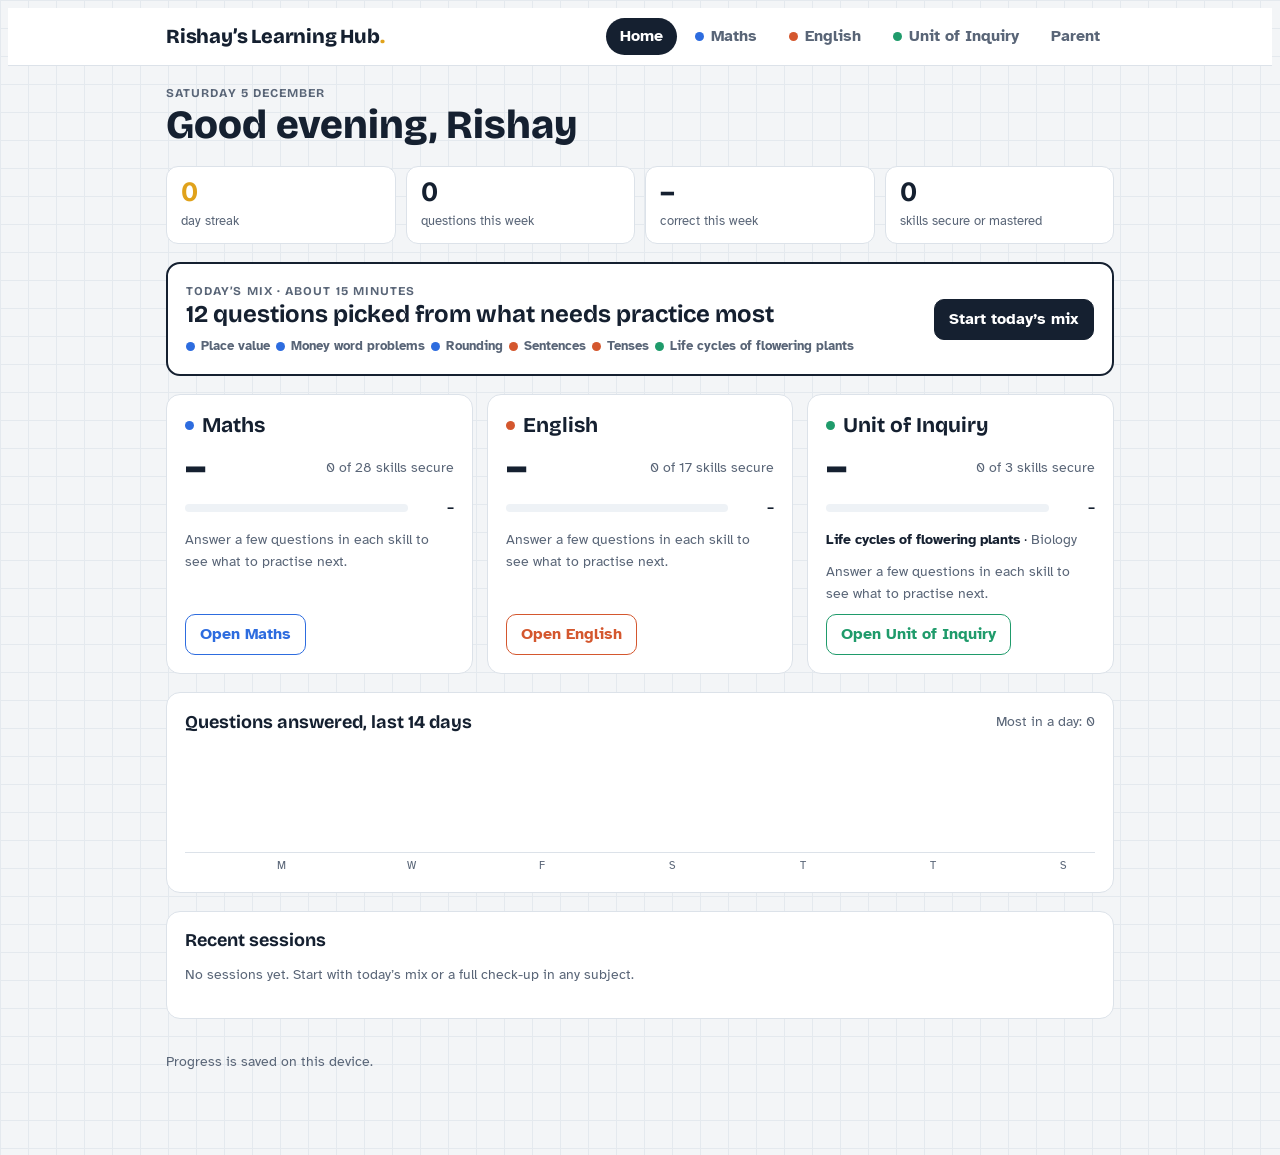
==== commit d8f77d6a: "Replace example UOI units with Cambridge Primary Stage 5 Science units Six units following the Stage" ====
--- a/rishay-hub/index.html
+++ b/rishay-hub/index.html
@@ -828,105 +828,159 @@
 /* =========================================================
    Unit of Inquiry
    ========================================================= */
-const THEMES = ["Who we are","Where we are in place and time","How we express ourselves","How the world works","How we organize ourselves","Sharing the planet"];
+const THEMES = ["Biology","Chemistry","Physics","Earth and space","Global Perspectives","Other"];
 const CONCEPTS = {form:"What is it like?",function:"How does it work?",causation:"Why is it like it is?",change:"How is it changing?",connection:"How is it connected to other things?",perspective:"What are the points of view?",responsibility:"What is our responsibility?"};
 const EX_UNITS = [
-{id:"ex-body", example:true, theme:"Who we are", title:"Body systems", central:"The human body is made up of systems that work together to keep us alive and healthy.",
- lois:["How body systems are structured and what they do","How body systems depend on each other","How our choices affect our body systems"], concepts:["form","function","connection","responsibility"],
- vocab:["cell","tissue","organ","system","circulatory","respiratory","digestive","skeletal","nervous","muscular"],
+{id:"cs5-plants", builtin:true, theme:"Biology", title:"Life cycles of flowering plants", central:"Flowering plants reproduce through a life cycle of pollination, fertilisation, seed dispersal and germination.",
+ lois:["Flowering and non-flowering plants; parts of a flower","Pollination and fertilisation","Seed dispersal and germination"], concepts:["form","function","change","causation"],
+ vocab:["anther","filament","stamen","stigma","style","ovary","ovule","sepal","pollination","fertilisation","seed dispersal","germination","spore"],
  qs:[
- {t:"mcq",loi:0,c:"function",q:"Which organ pumps blood around the body?",o:["Heart","Lungs","Liver","Kidneys"],a:0,why:"The heart is a muscle that pumps blood through the circulatory system."},
- {t:"mcq",loi:0,c:"form",q:"Which order goes from smallest to largest?",o:["cell → tissue → organ → system","organ → cell → system → tissue","tissue → cell → organ → system","system → organ → tissue → cell"],a:0,why:"Cells group into tissues, tissues into organs, and organs into systems."},
- {t:"mcq",loi:0,c:"function",q:"What is the main job of the respiratory system?",o:["To take in oxygen and get rid of carbon dioxide","To break down food","To carry messages from the brain","To hold the body up"],a:0,why:"Breathing brings oxygen in and removes carbon dioxide."},
- {t:"mcq",loi:0,c:"function",q:"Where are most nutrients from food absorbed into the blood?",o:["Small intestine","Stomach","Large intestine","Oesophagus"],a:0,why:"Food is broken down in the stomach, but most nutrients pass into the blood through the walls of the small intestine."},
- {t:"mcq",loi:0,c:"form",q:"Which system is made up of the brain, spinal cord and nerves?",o:["Nervous","Skeletal","Digestive","Circulatory"],a:0,why:"The nervous system carries messages around the body."},
- {t:"tf",loi:0,c:"function",q:"Arteries carry blood away from the heart.",a:true,why:"Arteries carry blood away from the heart; veins carry it back."},
- {t:"tf",loi:0,c:"form",q:"An adult human skeleton has about 206 bones.",a:true,why:"Babies have more bones, which fuse together as they grow, leaving about 206."},
- {t:"mcq",loi:0,c:"function",q:"What do the kidneys do?",o:["Filter waste from the blood to make urine","Pump blood","Digest food","Store oxygen"],a:0,why:"The kidneys clean the blood and make urine."},
- {t:"mcq",loi:1,c:"connection",q:"Which two systems work together to get oxygen to every cell?",o:["Respiratory and circulatory","Digestive and skeletal","Nervous and muscular","Skeletal and respiratory"],a:0,why:"The lungs take in oxygen and the blood carries it to every cell."},
- {t:"mcq",loi:1,c:"connection",q:"When you kick a football, which systems work together?",o:["Nervous, muscular and skeletal","Digestive and respiratory","Circulatory and digestive","Only the skeletal system"],a:0,why:"The brain sends a message through nerves, muscles contract and pull on bones."},
- {t:"tf",loi:1,c:"connection",q:"The digestive system works on its own and does not need any other body system.",a:false,why:"It needs the circulatory system to carry nutrients, muscles to move food along and nerves to control it."},
- {t:"mcq",loi:1,c:"causation",q:"Why does your heart beat faster when you run?",o:["Your muscles need more oxygen, so blood must be pumped faster","Your stomach is digesting food","Your bones are growing","Your brain is resting"],a:0,why:"Working muscles need more oxygen and energy, so the heart pumps faster."},
- {t:"mcq",loi:2,c:"responsibility",q:"Which habit best keeps your bones strong?",o:["Eating calcium-rich food and exercising","Drinking fizzy drinks","Sitting all day","Skipping breakfast"],a:0,why:"Calcium (milk, curd, ragi, green vegetables) and exercise build strong bones."},
- {t:"mcq",loi:2,c:"causation",q:"Smoking most directly harms which system?",o:["Respiratory","Skeletal","Digestive","Muscular"],a:0,why:"Smoke damages the lungs and airways."},
- {t:"tf",loi:2,c:"responsibility",q:"Getting 9–12 hours of sleep helps a 10-year-old’s body grow and repair.",a:true,why:"Growth hormone is released mainly during deep sleep."},
- {t:"explain",loi:1,c:"connection",q:"Explain how the respiratory and circulatory systems work together.",model:"The lungs (respiratory system) take in oxygen. Oxygen passes into the blood, and the heart (circulatory system) pumps this blood to every cell. The blood carries carbon dioxide back to the lungs to be breathed out."},
- {t:"explain",loi:2,c:"responsibility",q:"Describe two choices you can make to keep your body systems healthy. Say which system each choice helps.",model:"Any two sensible choices linked to a system, e.g. regular exercise strengthens the heart (circulatory) and muscles; eating fruit and vegetables helps the digestive system; enough sleep helps the nervous system; not smoking protects the lungs (respiratory)."},
- {t:"explain",loi:0,c:"function",q:"What would happen if one body system stopped working? Use an example.",model:"The other systems would be affected because they depend on each other. For example, if the heart stopped, blood would not carry oxygen to the brain and muscles, so they would stop working too."}
+ {t:"mcq",loi:0,c:"form",q:"Which part of a flower makes pollen?",o:["Anther","Stigma","Ovary","Sepal"],a:0,why:"The anther sits on top of the filament; together they make the stamen, the male part of the flower."},
+ {t:"mcq",loi:0,c:"form",q:"The stigma, style and ovary together make the:",o:["Carpel (female part)","Stamen (male part)","Petal","Sepal"],a:0,why:"The carpel is the female part. The stamen (anther and filament) is the male part."},
+ {t:"mcq",loi:0,c:"function",q:"What is the job of the sepals?",o:["To protect the flower while it is a bud","To attract insects","To make pollen","To make seeds"],a:0,why:"Sepals are the small green leaf-like parts that cover and protect the bud."},
+ {t:"mcq",loi:0,c:"form",q:"Which of these is a non-flowering plant?",o:["Fern","Mango tree","Sunflower","Hibiscus"],a:0,why:"Ferns and mosses reproduce using spores, not flowers and seeds."},
+ {t:"tf",loi:0,c:"form",q:"Pine trees (conifers) make their seeds in cones, not in flowers.",a:true,why:"Conifers are non-flowering plants that make seeds inside cones."},
+ {t:"mcq",loi:0,c:"function",q:"Why do many flowers have brightly coloured petals, a sweet smell and nectar?",o:["To attract insects and birds that carry pollen","To protect the seeds","To soak up water","To make the plant taller"],a:0,why:"Colour, scent and nectar attract pollinators."},
+ {t:"mcq",loi:1,c:"function",q:"Pollination is:",o:["The transfer of pollen from an anther to a stigma","A seed starting to grow","Seeds being spread far away","Water moving up the stem"],a:0,why:"Pollen must reach the stigma before fertilisation can happen."},
+ {t:"mcq",loi:1,c:"connection",q:"Which flower is most likely to be pollinated by the wind?",o:["A small, dull flower with long, feathery stigmas","A large flower with bright petals","A sweet-smelling flower full of nectar","A flower with a landing platform for bees"],a:0,why:"Wind-pollinated flowers (like grasses and maize) don’t need to attract animals; feathery stigmas catch pollen from the air."},
+ {t:"mcq",loi:1,c:"causation",q:"After pollination, a pollen tube grows down the style. Why?",o:["So the male cell can reach the ovule and join with the egg cell","So the flower can drink water","So the petals can fall off","So insects can climb in"],a:0,why:"The male cell travels down the tube to the ovule. Joining with the egg cell is fertilisation."},
+ {t:"mcq",loi:1,c:"change",q:"After fertilisation, the ovary grows into the:",o:["Fruit","Petal","Anther","Root"],a:0,why:"The ovules become seeds and the ovary becomes the fruit around them."},
+ {t:"tf",loi:1,c:"change",q:"Fertilisation happens at the moment pollen lands on the stigma.",a:false,why:"Pollen landing on the stigma is pollination. Fertilisation happens later, when the male cell joins the egg cell in the ovule."},
+ {t:"mcq",loi:1,c:"change",q:"Which is the correct order of a flowering plant’s life cycle?",o:["germination → growth → flowering → pollination → fertilisation → seed dispersal","pollination → germination → flowering → seed dispersal → fertilisation → growth","flowering → germination → seed dispersal → pollination → growth → fertilisation","seed dispersal → pollination → germination → fertilisation → flowering → growth"],a:0,why:"A seed germinates, the plant grows and flowers, it is pollinated and fertilised, and new seeds are dispersed."},
+ {t:"mcq",loi:2,c:"causation",q:"Why do plants need to disperse their seeds away from the parent plant?",o:["So the new plants don’t compete with the parent for light, water and space","Because seeds are too heavy","To keep insects away","Because seeds need darkness"],a:0,why:"Seedlings growing right under the parent would be shaded and short of water and nutrients."},
+ {t:"mcq",loi:2,c:"form",q:"A coconut floats and has a waterproof husk. How are its seeds mainly dispersed?",o:["By water","By wind","By exploding pods","By birds eating them"],a:0,why:"Coconuts can float across the sea and grow on new beaches."},
+ {t:"mcq",loi:2,c:"form",q:"Seeds with tiny hooks that stick to your socks are dispersed by:",o:["Animals","Wind","Water","Exploding pods"],a:0,why:"The hooks catch on animal fur (or clothes) and drop off somewhere else."},
+ {t:"mcq",loi:2,c:"form",q:"Dandelion seeds have fluffy ‘parachutes’ and sycamore seeds have ‘wings’. They are dispersed by:",o:["Wind","Water","Animals","Explosion"],a:0,why:"Their light, wide shapes catch the air and travel far."},
+ {t:"mcq",loi:2,c:"causation",q:"Which conditions does a seed need to germinate?",o:["Water, warmth and air","Light and soil only","Fertiliser and light","Only sunlight"],a:0,why:"Seeds use their own stored food to start growing, so most do not need light or soil to germinate."},
+ {t:"mcq",loi:2,c:"causation",q:"Rishay tests whether seeds need water to germinate. Which things must he keep the same in every pot?",o:["Type of seed, number of seeds and temperature","The amount of water","Nothing — he can change everything","Only the colour of the pot"],a:0,why:"In a fair test you change only one variable (water) and keep everything else the same."},
+ {t:"explain",loi:1,c:"change",q:"Explain the difference between pollination and fertilisation.",model:"Pollination is when pollen is carried from an anther to a stigma (by insects, birds or wind). Fertilisation happens afterwards, when a male cell from the pollen travels down a pollen tube and joins with the egg cell in an ovule. The fertilised ovule becomes a seed."},
+ {t:"explain",loi:2,c:"function",q:"Describe how the features of two fruits or seeds help them to be dispersed.",model:"Any two with features, e.g. dandelion seeds have fluffy parachutes so the wind carries them; coconuts float and are carried by water; mangoes and berries are tasty, so animals eat them and drop the seeds elsewhere; burrs have hooks that stick to fur; pea and balsam pods burst open and throw out seeds."},
+ {t:"explain",loi:2,c:"causation",q:"Plan a fair test to find out if seeds need warmth to germinate.",model:"Use two identical sets of the same seeds on damp cotton wool, with the same amount of water and air. Put one in a warm place and one in a fridge (cold). Change only the temperature. Check every day and count how many seeds germinate in each, then compare."}
  ]},
-{id:"ex-migration", example:true, theme:"Where we are in place and time", title:"Migration", central:"Migration is a response to challenges, risks and opportunities.",
- lois:["Reasons why people and animals migrate","The effects of migration on people and places","How migration has shaped communities over time"], concepts:["causation","change","perspective","connection"],
- vocab:["migration","immigrant","emigrant","refugee","push factor","pull factor","settlement","culture","diaspora"],
+{id:"cs5-sound", builtin:true, theme:"Physics", title:"Sound", central:"Sounds are made by vibrations that travel through materials to our ears.",
+ lois:["How sounds are made and how they travel","Loudness (volume) and pitch","Investigating and controlling sound"], concepts:["form","function","causation","connection","responsibility"],
+ vocab:["vibration","sound wave","medium","eardrum","volume","pitch","decibel","muffle","insulate"],
  qs:[
- {t:"mcq",loi:0,c:"form",q:"What is migration?",o:["Moving from one place to another to live, often for a long time","Going on a short holiday","Visiting a friend for a day","Building a new house"],a:0,why:"Migration means moving to live somewhere new."},
- {t:"mcq",loi:0,c:"causation",q:"Which of these is a ‘push’ factor?",o:["War or conflict at home","Better jobs in another country","A good school abroad","Family living in another city"],a:0,why:"Push factors make people want to leave; pull factors attract them to a new place."},
- {t:"mcq",loi:0,c:"causation",q:"Which of these is a ‘pull’ factor?",o:["Better job opportunities","Drought","Floods","Not enough schools"],a:0,why:"Better jobs attract (pull) people to a place."},
- {t:"mcq",loi:0,c:"form",q:"A person forced to flee their country because of war or danger is called a:",o:["Refugee","Tourist","Citizen","Commuter"],a:0,why:"Refugees have to leave their country to be safe."},
- {t:"mcq",loi:0,c:"form",q:"Moving from a village to a city in the same country is:",o:["Internal migration","International migration","Tourism","A pilgrimage"],a:0,why:"Moving within one country is internal migration."},
- {t:"mcq",loi:0,c:"form",q:"Someone who leaves their own country to live in another is an ___ from their home country.",o:["emigrant","immigrant","native","resident"],a:0,why:"Emigrate = exit your country. Immigrate = come into a new one."},
- {t:"tf",loi:0,c:"causation",q:"Amur falcons stop in Nagaland on their long migration mainly to feed before flying on.",a:true,why:"They rest and feed in Nagaland before crossing the Arabian Sea to Africa."},
- {t:"mcq",loi:1,c:"perspective",q:"How might a child feel after moving to a new country?",o:["Excited and homesick at the same time","Nothing at all changes","Always angry","Only bored"],a:0,why:"Migration often brings mixed feelings: new opportunities and missing home."},
- {t:"mcq",loi:1,c:"change",q:"Which is a possible positive effect of migration on the new place?",o:["New skills, foods and ideas are shared","Everyone stops speaking their language","Nothing changes","There are fewer workers"],a:0,why:"Migrants bring skills and culture that enrich the place they move to."},
- {t:"mcq",loi:1,c:"change",q:"Which is a possible challenge for a village that many young people leave?",o:["Fewer people left to farm and work","More festivals","More schools open","Too many shops"],a:0,why:"When young adults leave, villages can lose workers."},
- {t:"tf",loi:1,c:"perspective",q:"Everyone who migrates has the same reasons and the same experience.",a:false,why:"Reasons and experiences differ from person to person."},
- {t:"mcq",loi:2,c:"connection",q:"The Parsi community in India originally came from:",o:["Persia (Iran)","China","Japan","Brazil"],a:0,why:"Zoroastrians from Persia settled in Gujarat more than a thousand years ago."},
- {t:"mcq",loi:2,c:"connection",q:"Which is an example of migration changing a culture?",o:["Indian restaurants in London","A river flooding","A volcano erupting","The phases of the moon"],a:0,why:"People who migrated took their food and culture with them."},
- {t:"mcq",loi:2,c:"change",q:"The Partition of India in 1947 led to:",o:["One of the largest migrations in history","No movement of people","A new ocean","The end of railways"],a:0,why:"Millions of people moved across the new borders."},
- {t:"explain",loi:0,c:"causation",q:"Explain the difference between push and pull factors. Give one example of each.",model:"Push factors make people want to leave a place (e.g. war, drought, no jobs). Pull factors attract people to a new place (e.g. better jobs, safety, good schools, family)."},
- {t:"explain",loi:1,c:"perspective",q:"A family moves from Kerala to Dubai for work. Describe one challenge and one opportunity they might face.",model:"Challenge: e.g. missing family, a new language, hot climate, new rules, making friends. Opportunity: e.g. a better-paid job, saving money, learning about new cultures, new schools."},
- {t:"explain",loi:2,c:"connection",q:"How has migration shaped the food, language or festivals of your city? Give an example.",model:"Any example showing people bringing culture with them, e.g. many Indian cities have food from other states, people speak several languages, festivals from different communities are celebrated together."}
+ {t:"mcq",loi:0,c:"causation",q:"All sounds are made by:",o:["Vibrations","Light","Magnetism","Heat"],a:0,why:"A sound source vibrates (moves back and forth quickly), making the material around it vibrate too."},
+ {t:"mcq",loi:0,c:"form",q:"Sound usually travels fastest through:",o:["Solids","Liquids","Gases","A vacuum"],a:0,why:"Particles in solids are packed closely, so vibrations pass from one to the next quickly."},
+ {t:"tf",loi:0,c:"form",q:"Sound can travel through empty space (a vacuum).",a:false,why:"Sound needs particles to pass vibrations along. In space there are almost none, so astronauts talk by radio."},
+ {t:"mcq",loi:0,c:"connection",q:"When you hear a school bell, the vibrations reach your ears through:",o:["The air","Light","Electricity","Magnetism"],a:0,why:"The bell vibrates the air particles, and the vibrations pass through the air to your ears."},
+ {t:"mcq",loi:0,c:"function",q:"Which part of the ear vibrates when sound reaches it?",o:["The eardrum","The ear lobe","The nose","The tongue"],a:0,why:"The eardrum vibrates and passes the vibrations to tiny bones inside the ear, then nerves send messages to the brain."},
+ {t:"mcq",loi:1,c:"causation",q:"If you hit a drum harder, the sound becomes:",o:["Louder","Higher in pitch","Lower in pitch","Quieter"],a:0,why:"A harder hit makes bigger vibrations, which makes a louder sound."},
+ {t:"mcq",loi:1,c:"causation",q:"On a guitar, a shorter or tighter string makes a sound that is:",o:["Higher in pitch","Lower in pitch","Always quieter","Silent"],a:0,why:"Shorter, tighter or thinner strings vibrate faster, giving a higher pitch."},
+ {t:"mcq",loi:1,c:"form",q:"Pitch means:",o:["How high or low a sound is","How loud a sound is","How far a sound travels","How long a sound lasts"],a:0,why:"Pitch is high or low; volume is loud or quiet."},
+ {t:"mcq",loi:1,c:"form",q:"The loudness of a sound is measured in:",o:["Decibels (dB)","Newtons (N)","Metres (m)","Degrees (°)"],a:0,why:"A sound level meter measures loudness in decibels."},
+ {t:"tf",loi:1,c:"causation",q:"A bigger drum usually makes a lower-pitched sound than a smaller drum.",a:true,why:"Bigger, looser drum skins vibrate more slowly, giving a lower pitch."},
+ {t:"mcq",loi:1,c:"causation",q:"You blow across the tops of bottles holding different amounts of water. The bottle with the LEAST water gives:",o:["The lowest pitch","The highest pitch","No sound","Exactly the same pitch as the others"],a:0,why:"When you blow, the air column vibrates. Least water means the longest air column, which vibrates slowest: the lowest pitch."},
+ {t:"mcq",loi:2,c:"function",q:"Which is best for muffling sound in a music practice room?",o:["Thick foam panels or heavy curtains","Glass windows","Metal sheets","Shiny floor tiles"],a:0,why:"Soft, thick materials absorb vibrations instead of reflecting them."},
+ {t:"mcq",loi:2,c:"causation",q:"Rishay tests which material muffles sound best. What should stay the same in every test?",o:["The sound source, its loudness and its distance from the sound meter","The material","Nothing","The person who listens, changing each time"],a:0,why:"Only the material should change, so the results can be compared fairly."},
+ {t:"mcq",loi:2,c:"causation",q:"Why do sounds get quieter as you move further away from them?",o:["The vibrations spread out and lose energy","The sound changes pitch","Sound stops moving in air","Your ears get tired"],a:0,why:"The energy of the vibrations spreads over a bigger area the further it travels."},
+ {t:"mcq",loi:2,c:"responsibility",q:"Why do airport ground staff wear ear defenders?",o:["Very loud sounds can damage hearing","To keep their ears warm","To hear the planes better","To listen to music"],a:0,why:"Long exposure to very loud sounds can permanently damage the inner ear."},
+ {t:"explain",loi:0,c:"connection",q:"Explain how the sound of a school bell reaches your ears and how you hear it.",model:"The bell vibrates when it is struck. The vibrations pass through the air particles to your ear. Your eardrum vibrates, tiny bones pass the vibrations on, and nerves send messages to your brain, which recognises the sound."},
+ {t:"explain",loi:1,c:"causation",q:"Explain two ways to make a higher-pitched sound on a guitar or a rubber-band box.",model:"Any two: make the string shorter (press it down further along), tighten the string, or use a thinner string. These make the string vibrate faster, which gives a higher pitch."},
+ {t:"explain",loi:2,c:"causation",q:"Describe a fair test to find out which material is best at blocking sound.",model:"Wrap the same sound source (e.g. a phone alarm at the same volume) in each material in turn, with the same thickness. Measure the sound with a sound level meter (or listen) from the same distance each time. Change only the material. The material with the lowest reading blocks sound best."}
  ]},
-{id:"ex-energy", example:true, theme:"How the world works", title:"Energy", central:"Energy can be transferred and transformed, and people make choices about how they use it.",
- lois:["Forms of energy","How energy is transferred and transformed","Renewable and non-renewable sources and responsible use"], concepts:["form","change","causation","responsibility","perspective"],
- vocab:["kinetic","potential","chemical","thermal","electrical","transform","transfer","renewable","non-renewable","fossil fuel"],
+{id:"cs5-matter", builtin:true, theme:"Chemistry", title:"States and properties of matter", central:"Matter can be solid, liquid or gas, and it changes state when it is heated or cooled.",
+ lois:["Solids, liquids and gases and the particle model","Changes of state","Evaporation, condensation and the water cycle"], concepts:["form","change","causation","connection"],
+ vocab:["particle","solid","liquid","gas","melting","freezing","evaporation","boiling","condensation","melting point","boiling point","water vapour","water cycle"],
  qs:[
- {t:"mcq",loi:0,c:"form",q:"Energy stored in food and batteries is:",o:["Chemical energy","Sound energy","Light energy","Kinetic energy"],a:0,why:"Food and batteries store chemical energy."},
- {t:"mcq",loi:0,c:"form",q:"A moving bicycle has:",o:["Kinetic energy","Only sound energy","Nuclear energy","No energy"],a:0,why:"Anything that moves has kinetic energy."},
- {t:"mcq",loi:0,c:"form",q:"Energy stored in a stretched rubber band is:",o:["Elastic potential energy","Light energy","Thermal energy","Electrical energy"],a:0,why:"Stretched or squashed objects store elastic potential energy."},
- {t:"mcq",loi:0,c:"form",q:"Which of these is NOT a form of energy?",o:["A shadow","Light","Heat","Sound"],a:0,why:"A shadow is where light is blocked; it is not energy."},
- {t:"mcq",loi:1,c:"change",q:"In a torch, energy changes from:",o:["chemical → electrical → light (and heat)","light → chemical","sound → heat","kinetic → chemical"],a:0,why:"The battery’s chemical energy becomes electrical energy, then light and some heat."},
- {t:"mcq",loi:1,c:"change",q:"A solar panel changes:",o:["light energy into electrical energy","electrical energy into light","heat into sound","chemical energy into kinetic energy"],a:0,why:"Solar cells turn sunlight into electricity."},
- {t:"mcq",loi:1,c:"change",q:"When you rub your hands together, kinetic energy changes mainly into:",o:["Heat","Light","Chemical energy","Electrical energy"],a:0,why:"Friction turns movement into heat."},
- {t:"tf",loi:1,c:"change",q:"Energy can be created out of nothing.",a:false,why:"Energy cannot be created or destroyed, only changed from one form to another."},
- {t:"mcq",loi:1,c:"causation",q:"Heat moves from a hot cup of chai into your hands by:",o:["Conduction","Evaporation","Reflection","Magnetism"],a:0,why:"Heat travels through touching solids by conduction."},
- {t:"mcq",loi:2,c:"form",q:"Which is a renewable energy source?",o:["Wind","Coal","Petrol","Natural gas"],a:0,why:"Wind will not run out; it is renewable."},
- {t:"mcq",loi:2,c:"causation",q:"Why is coal called non-renewable?",o:["It takes millions of years to form and will run out","It is black","It burns quickly","It comes from the sun"],a:0,why:"Fossil fuels form over millions of years, much slower than we use them."},
- {t:"mcq",loi:2,c:"responsibility",q:"Which action saves electricity?",o:["Switching off lights when you leave a room","Leaving the TV on standby all night","Opening the fridge often","Charging a phone all day"],a:0,why:"Switching off what you are not using saves energy."},
- {t:"tf",loi:2,c:"causation",q:"Burning fossil fuels releases carbon dioxide, which adds to climate change.",a:true,why:"Carbon dioxide traps heat in the atmosphere."},
- {t:"mcq",loi:2,c:"perspective",q:"One disadvantage of wind energy is:",o:["It only works when the wind blows","It makes smoke","It will run out","It burns coal"],a:0,why:"Wind is not steady, so electricity from it varies."},
- {t:"mcq",loi:2,c:"form",q:"Hydroelectric power uses:",o:["Moving water","Sunlight","Burning wood","Wind"],a:0,why:"Flowing water turns turbines to make electricity."},
- {t:"explain",loi:1,c:"change",q:"Describe the energy changes when you switch on a ceiling fan.",model:"Electrical energy changes into kinetic energy as the blades move. Some energy is also changed into sound and heat."},
- {t:"explain",loi:2,c:"perspective",q:"Should your school put solar panels on the roof? Give one advantage and one disadvantage.",model:"Advantage: e.g. free, clean electricity from sunlight; lower bills; less pollution. Disadvantage: e.g. costly to install; less electricity on cloudy days or at night."},
- {t:"explain",loi:2,c:"responsibility",q:"Suggest three ways your family could use less energy at home, and explain why it matters.",model:"Any three, e.g. switch off lights and fans, use LED bulbs, air-dry clothes, set the AC to 24°C. It matters because most electricity comes from burning fossil fuels, which causes pollution and climate change, and saves money."}
+ {t:"mcq",loi:0,c:"form",q:"In which state are particles packed tightly together in a fixed pattern?",o:["Solid","Liquid","Gas","All of them"],a:0,why:"In a solid, particles vibrate in fixed positions, so solids keep their shape."},
+ {t:"mcq",loi:0,c:"form",q:"Which state takes the shape of its container but keeps the same volume?",o:["Liquid","Solid","Gas","None"],a:0,why:"Liquid particles are close together but can slide past each other."},
+ {t:"mcq",loi:0,c:"form",q:"Gases can be squashed (compressed) because:",o:["Their particles are far apart","Their particles are bigger","They are very heavy","They have no particles"],a:0,why:"There is a lot of space between gas particles, so they can be pushed closer together."},
+ {t:"tf",loi:0,c:"form",q:"Air has mass, even though we cannot see it.",a:true,why:"Air is made of particles, so it has mass. A blown-up balloon weighs a tiny bit more than an empty one."},
+ {t:"mcq",loi:0,c:"form",q:"Sand can be poured like a liquid, but it is a solid because:",o:["Each grain keeps its own shape and size","It is wet","It is heavy","It is yellow"],a:0,why:"Each tiny grain is a solid; it is the grains together that can be poured."},
+ {t:"mcq",loi:1,c:"change",q:"Melting is a change from:",o:["Solid to liquid","Liquid to gas","Gas to liquid","Liquid to solid"],a:0,why:"Heating gives particles more energy so they can slide past each other."},
+ {t:"mcq",loi:1,c:"change",q:"At sea level, pure water boils at:",o:["100°C","0°C","50°C","37°C"],a:0,why:"100°C is the boiling point of water; 0°C is its melting (freezing) point."},
+ {t:"mcq",loi:1,c:"change",q:"Condensation is when:",o:["A gas cools and turns into a liquid","A liquid turns into a solid","A solid turns into a gas","A liquid is heated"],a:0,why:"Cooling makes gas particles slow down and come together as a liquid."},
+ {t:"mcq",loi:1,c:"causation",q:"Water droplets form on the outside of a glass of cold water because:",o:["Water vapour in the air condenses on the cold glass","Water leaks through the glass","Ice melts through the glass","The glass is sweating"],a:0,why:"The cold glass cools the water vapour in the air, which condenses into droplets."},
+ {t:"mcq",loi:1,c:"change",q:"When a solid melts, its particles:",o:["Move faster and can slide past each other","Get bigger","Disappear","Stop moving"],a:0,why:"Particles don’t change size; they gain energy and move more freely."},
+ {t:"tf",loi:2,c:"change",q:"Water evaporates only when it boils.",a:false,why:"Evaporation happens from the surface at any temperature (puddles dry up). Boiling is fast evaporation at the boiling point."},
+ {t:"mcq",loi:2,c:"causation",q:"Wet clothes dry fastest on a day that is:",o:["Warm and windy","Cold and still","Cloudy and damp","Cold and wet"],a:0,why:"Warmth gives particles more energy and wind carries water vapour away, so evaporation is faster."},
+ {t:"mcq",loi:2,c:"causation",q:"Rishay puts the same amount of water in a wide saucer and a narrow glass. Which dries up first?",o:["The saucer, because more water surface is open to the air","The glass, because it is taller","Both at the same time","The glass, because it is narrow"],a:0,why:"A larger surface area means more particles can escape at once."},
+ {t:"mcq",loi:2,c:"connection",q:"In the water cycle, clouds form when:",o:["Water vapour cools and condenses into tiny droplets","The Sun heats the clouds","Rain freezes","Rivers flow into the sea"],a:0,why:"Rising water vapour cools high up and condenses into droplets that make clouds."},
+ {t:"mcq",loi:2,c:"connection",q:"Salt is collected from sea water in the salt pans of Gujarat by:",o:["Evaporation","Freezing","Melting","Condensation"],a:0,why:"The Sun evaporates the water and the salt is left behind."},
+ {t:"explain",loi:0,c:"form",q:"Use the particle model to explain why you can pour a liquid but not a solid.",model:"In a solid, the particles are packed tightly in fixed positions and can only vibrate, so the solid keeps its shape. In a liquid, the particles are close together but can move and slide past each other, so the liquid can flow and be poured."},
+ {t:"explain",loi:2,c:"change",q:"Explain the difference between evaporation and boiling.",model:"Evaporation happens slowly from the surface of a liquid at any temperature. Boiling happens quickly throughout the liquid, with bubbles of gas, and only at the boiling point (100°C for water)."},
+ {t:"explain",loi:2,c:"connection",q:"Describe the water cycle using the words evaporation, condensation and precipitation.",model:"The Sun heats water in seas, lakes and rivers, and it evaporates into water vapour. The vapour rises, cools and condenses into droplets that form clouds. When the droplets get heavy they fall as precipitation (rain, snow or hail) and flow back into rivers and seas."}
  ]},
-{id:"ex-resources", example:true, theme:"Sharing the planet", title:"Natural resources", central:"Natural resources are limited, and how we use them affects living things and the future.",
- lois:["Types of natural resources","How people use and share resources","Conservation and sustainable use"], concepts:["form","function","perspective","responsibility","causation"],
- vocab:["natural resource","renewable","non-renewable","conservation","sustainable","deforestation","pollution","recycle"],
+{id:"cs5-digestion", builtin:true, theme:"Biology", title:"The digestive system", central:"The digestive system breaks food down so that the body can absorb the nutrients it needs.",
+ lois:["Organs of the digestive system and what they do","Teeth and the journey of food","A healthy diet and a healthy digestive system"], concepts:["form","function","connection","responsibility"],
+ vocab:["digestion","saliva","oesophagus","stomach","small intestine","large intestine","nutrients","absorb","incisor","canine","molar","fibre"],
  qs:[
- {t:"mcq",loi:0,c:"form",q:"Which of these is a natural resource?",o:["Water","A plastic bag","A steel spoon","A notebook"],a:0,why:"Natural resources come from nature; the others are made by people."},
- {t:"mcq",loi:0,c:"form",q:"Which natural resource is renewable if we look after it?",o:["Forests (if trees are replanted)","Coal","Petroleum","Natural gas"],a:0,why:"Trees can regrow; fossil fuels cannot be replaced in our lifetime."},
- {t:"mcq",loi:0,c:"form",q:"Fossil fuels formed from:",o:["Remains of plants and animals over millions of years","Melted rocks","Sea water","Sunlight in one year"],a:0,why:"Coal, oil and gas formed from ancient living things."},
- {t:"tf",loi:0,c:"form",q:"Only about 3% of Earth’s water is fresh water.",a:true,why:"Most water is salty sea water; much of the fresh water is frozen."},
- {t:"mcq",loi:1,c:"function",q:"Trees give us:",o:["Wood, paper, fruit and oxygen","Only shade","Metal","Petrol"],a:0,why:"Trees provide many resources and produce oxygen."},
- {t:"mcq",loi:1,c:"perspective",q:"If a factory takes too much water from a river, who might be affected?",o:["Farmers, fish and villages downstream","Nobody","Only the factory","Only tourists"],a:0,why:"Many living things share the same river."},
- {t:"mcq",loi:1,c:"perspective",q:"Sharing resources fairly so everyone gets what they need is called:",o:["Fair (equitable) distribution","Pollution","Deforestation","Erosion"],a:0,why:"Equitable means fair to everyone."},
- {t:"mcq",loi:1,c:"connection",q:"The Chipko movement in Uttarakhand was about:",o:["Protecting trees by hugging them","Building dams","Mining coal","Growing rice"],a:0,why:"Villagers hugged trees to stop them being cut down."},
- {t:"mcq",loi:2,c:"responsibility",q:"The three Rs are:",o:["Reduce, Reuse, Recycle","Read, Write, Run","Rain, River, Rock","Repair, Rest, Return"],a:0,why:"Reduce first, then reuse, then recycle."},
- {t:"mcq",loi:2,c:"causation",q:"What is a likely result of cutting down large areas of forest?",o:["Soil erosion and animals losing their homes","More rain everywhere","More tigers","Cleaner air"],a:0,why:"Tree roots hold soil; forests are habitats."},
- {t:"mcq",loi:2,c:"responsibility",q:"Rainwater harvesting means:",o:["Collecting and storing rainwater to use later","Making it rain","Cleaning rivers","Drinking sea water"],a:0,why:"Stored rainwater can be used in dry months or to refill groundwater."},
- {t:"tf",loi:2,c:"causation",q:"Recycling an aluminium can uses much less energy than making a new can from raw materials.",a:true,why:"Recycling aluminium saves most of the energy needed to make it new."},
- {t:"mcq",loi:2,c:"responsibility",q:"Which is the BEST way to reduce waste?",o:["Avoid buying things you don’t need","Put everything in one bin","Burn the rubbish","Bury plastic"],a:0,why:"Reducing comes first: waste that is never made never has to be dealt with."},
- {t:"explain",loi:0,c:"form",q:"Explain the difference between renewable and non-renewable resources, with an example of each.",model:"Renewable resources can be replaced naturally in a short time (e.g. sunlight, wind, water, trees if replanted). Non-renewable resources take millions of years to form and will run out (e.g. coal, oil, natural gas)."},
- {t:"explain",loi:1,c:"perspective",q:"A new mine will create jobs but destroy part of a forest. Give two different points of view about it.",model:"e.g. A worker who needs a job may support the mine. A tribal family or an environmentalist may oppose it because it destroys homes, animals and trees. A good answer shows both sides."},
- {t:"explain",loi:2,c:"responsibility",q:"Plan two actions your class could take to save water at school. Explain how each helps.",model:"Any two sensible actions with reasons, e.g. turning off taps while washing hands, reporting leaking taps, collecting rainwater for plants, using leftover drinking water for plants."}
+ {t:"mcq",loi:0,c:"function",q:"Where does digestion begin?",o:["In the mouth","In the stomach","In the small intestine","In the large intestine"],a:0,why:"Teeth break food up and saliva starts to break down starch."},
+ {t:"mcq",loi:0,c:"form",q:"The tube that carries food from the mouth to the stomach is the:",o:["Oesophagus (food pipe)","Windpipe","Small intestine","Artery"],a:0,why:"The oesophagus links the mouth to the stomach."},
+ {t:"mcq",loi:0,c:"function",q:"What does the stomach do?",o:["Churns food and mixes it with acid and digestive juices","Absorbs most of the water","Pumps blood","Makes saliva"],a:0,why:"The stomach’s muscular walls churn food, and acid helps break it down and kill germs."},
+ {t:"mcq",loi:0,c:"function",q:"Most nutrients pass into the blood in the:",o:["Small intestine","Stomach","Large intestine","Mouth"],a:0,why:"The small intestine is long with a huge inner surface, which is ideal for absorbing nutrients."},
+ {t:"mcq",loi:0,c:"function",q:"The main job of the large intestine is to:",o:["Absorb water from undigested food","Chew food","Make acid","Pump food upwards"],a:0,why:"The large intestine takes back water, leaving solid waste."},
+ {t:"mcq",loi:0,c:"function",q:"Saliva helps digestion because it:",o:["Makes food moist and starts breaking down starch","Only cleans teeth","Makes food hotter","Adds vitamins"],a:0,why:"Saliva softens food so it is easy to swallow and starts digesting starch."},
+ {t:"tf",loi:0,c:"form",q:"The small intestine is longer than the large intestine.",a:true,why:"In an adult it is about 6–7 m long, compared with about 1.5 m for the large intestine. ‘Small’ refers to its narrow width."},
+ {t:"mcq",loi:1,c:"connection",q:"Which is the correct order of food’s journey?",o:["mouth → oesophagus → stomach → small intestine → large intestine","mouth → stomach → oesophagus → large intestine → small intestine","stomach → mouth → small intestine → oesophagus → large intestine","mouth → small intestine → stomach → large intestine → oesophagus"],a:0,why:"Food goes down the oesophagus to the stomach, then the small and large intestines."},
+ {t:"mcq",loi:1,c:"function",q:"Which teeth are best for biting and cutting food?",o:["Incisors","Molars","Premolars","Wisdom teeth"],a:0,why:"Incisors are the flat, sharp front teeth."},
+ {t:"mcq",loi:1,c:"function",q:"Molars are used for:",o:["Grinding and crushing food","Tearing meat","Cutting food","Tasting food"],a:0,why:"Molars at the back have wide, bumpy surfaces for grinding."},
+ {t:"mcq",loi:1,c:"function",q:"Food is pushed along the oesophagus by:",o:["Muscles squeezing in waves","Gravity only","The heart","Air pressure"],a:0,why:"Muscle waves push food along, which is why you can even swallow lying down."},
+ {t:"tf",loi:1,c:"causation",q:"Chewing food well makes digestion easier for the stomach.",a:true,why:"Smaller pieces have more surface for digestive juices to work on."},
+ {t:"mcq",loi:2,c:"responsibility",q:"Fibre (in fruit, vegetables and whole grains) helps the digestive system by:",o:["Helping food move through the intestines and preventing constipation","Giving a lot of fat","Making teeth whiter","Stopping digestion"],a:0,why:"Fibre adds bulk so the muscles of the intestines can push food along."},
+ {t:"mcq",loi:2,c:"function",q:"Which food is the best source of protein for growth and repair?",o:["Dal (lentils)","White rice","Butter","Sugar"],a:0,why:"Lentils, beans, eggs, fish, milk and paneer are good sources of protein."},
+ {t:"mcq",loi:2,c:"responsibility",q:"Why should you wash your hands before eating?",o:["To stop germs entering your digestive system and making you ill","To make the food taste better","To help saliva work","It doesn’t matter"],a:0,why:"Germs on hands can cause stomach upsets and infections."},
+ {t:"mcq",loi:2,c:"causation",q:"Which habit is most likely to harm your teeth?",o:["Sipping sugary drinks throughout the day","Brushing twice a day","Drinking water","Eating carrots"],a:0,why:"Bacteria feed on sugar and make acid that attacks tooth enamel."},
+ {t:"explain",loi:1,c:"connection",q:"Describe what happens to a bite of chapati from the moment it enters your mouth until its nutrients reach your blood.",model:"Teeth cut and grind it and saliva moistens it and starts breaking down starch. It is swallowed down the oesophagus to the stomach, where it is churned with acid and digestive juices. In the small intestine it is broken down further and the nutrients are absorbed into the blood. Water is absorbed in the large intestine and the waste leaves the body."},
+ {t:"explain",loi:2,c:"responsibility",q:"Explain why a balanced diet with fibre and plenty of water keeps the digestive system healthy.",model:"A balanced diet gives the body all the nutrients it needs. Fibre helps food move through the intestines and prevents constipation, and water keeps the waste soft and helps digestion. Together they keep the digestive system working well."}
+ ]},
+{id:"cs5-forces", builtin:true, theme:"Physics", title:"Forces and magnetism", central:"Forces push or pull and change how things move; magnets exert forces on magnetic materials.",
+ lois:["Types of forces and measuring them","Friction, air resistance and water resistance","Magnets and magnetic materials"], concepts:["form","function","causation","connection"],
+ vocab:["force","newton","forcemeter","gravity","weight","mass","normal force","friction","air resistance","water resistance","streamlined","magnet","pole","attract","repel"],
+ qs:[
+ {t:"mcq",loi:0,c:"form",q:"Forces are measured in:",o:["Newtons (N)","Kilograms (kg)","Metres (m)","Litres (L)"],a:0,why:"The unit of force is the newton, named after Isaac Newton."},
+ {t:"mcq",loi:0,c:"function",q:"A forcemeter (newton meter) measures force using:",o:["A spring that stretches","A magnet","A thermometer","A light sensor"],a:0,why:"The bigger the force, the more the spring stretches along the scale."},
+ {t:"mcq",loi:0,c:"form",q:"Gravity is a force that:",o:["Pulls objects towards the Earth","Pushes objects up","Slows down moving objects","Attracts only iron"],a:0,why:"Gravity pulls everything towards the centre of the Earth."},
+ {t:"mcq",loi:0,c:"form",q:"A book rests on a table. The table pushes up on the book. This upward push is called the:",o:["Normal force (reaction force)","Friction","Magnetic force","Air resistance"],a:0,why:"The surface pushes back up, balancing the book’s weight."},
+ {t:"tf",loi:0,c:"form",q:"Weight is a force, so it is measured in newtons; mass is measured in kilograms.",a:true,why:"Mass is the amount of matter; weight is the pull of gravity on that mass."},
+ {t:"mcq",loi:0,c:"causation",q:"When the forces on an object are balanced, the object:",o:["Stays still or keeps moving at the same speed","Speeds up","Always stops","Changes direction"],a:0,why:"Only unbalanced forces change how an object moves."},
+ {t:"mcq",loi:1,c:"form",q:"Friction is a force that:",o:["Acts between surfaces and slows movement","Pulls objects down","Attracts iron","Pushes objects up"],a:0,why:"Friction acts where two surfaces rub against each other."},
+ {t:"mcq",loi:1,c:"causation",q:"On which surface will a toy car slow down most quickly?",o:["Carpet","Smooth tiles","Ice","Glass"],a:0,why:"Rough surfaces create more friction."},
+ {t:"mcq",loi:1,c:"function",q:"Why are parachutes so large?",o:["A large surface creates more air resistance, slowing the fall","They make the person lighter","They increase gravity","They remove friction"],a:0,why:"More air is pushed against, so there is more air resistance."},
+ {t:"mcq",loi:1,c:"function",q:"Fish and boats have smooth, pointed (streamlined) shapes to:",o:["Reduce water resistance","Increase water resistance","Float higher","Attract food"],a:0,why:"Streamlined shapes let water flow past easily."},
+ {t:"tf",loi:1,c:"function",q:"Friction is always unhelpful.",a:false,why:"Friction helps us walk without slipping, lets bicycle brakes work and lets us grip a pencil."},
+ {t:"mcq",loi:1,c:"causation",q:"Rishay tests parachutes of different sizes. Which variable is he changing?",o:["The size of the parachute","The height he drops it from","The weight hanging on it","The stopwatch he uses"],a:0,why:"He changes one variable (size) and keeps the height and weight the same so the test is fair."},
+ {t:"mcq",loi:2,c:"form",q:"Which object is attracted to a magnet?",o:["An iron nail","An aluminium can","A copper wire","A plastic ruler"],a:0,why:"Iron, nickel, cobalt and steel are magnetic."},
+ {t:"mcq",loi:2,c:"causation",q:"Two magnets are placed with their north poles facing each other. They will:",o:["Repel (push apart)","Attract (pull together)","Do nothing","Stick together, then break"],a:0,why:"Like poles repel; unlike poles attract."},
+ {t:"mcq",loi:2,c:"form",q:"Complete the rule: like poles ___ and unlike poles ___.",o:["repel; attract","attract; repel","attract; attract","repel; repel"],a:0,why:"N–N or S–S push apart; N–S pull together."},
+ {t:"tf",loi:2,c:"form",q:"All metals are magnetic.",a:false,why:"Only a few metals (iron, nickel, cobalt and steel) are magnetic. Aluminium, copper, gold and silver are not."},
+ {t:"mcq",loi:2,c:"connection",q:"A compass needle points north because:",o:["It is a small magnet that lines up with the Earth’s magnetism","It is heavier at one end","The wind pushes it","Gravity pulls it north"],a:0,why:"The Earth behaves like a giant magnet."},
+ {t:"explain",loi:1,c:"function",q:"Describe one situation where friction is helpful and one where it is unhelpful.",model:"Helpful: e.g. shoe soles grip the ground so we don’t slip; brakes stop a bicycle. Unhelpful: e.g. friction wears out shoes and tyres; it makes it harder to push a heavy box; machine parts heat up (oil reduces it)."},
+ {t:"explain",loi:2,c:"causation",q:"How could you separate a mixture of iron filings and sand? Explain why it works.",model:"Move a magnet over the mixture (wrapped in paper or plastic to make removing the filings easy). The iron filings are magnetic, so they are attracted to the magnet. Sand is not magnetic, so it is left behind."}
+ ]},
+{id:"cs5-seasons", builtin:true, theme:"Earth and space", title:"Seasons and adaptations of plants and animals", central:"Earth’s tilted orbit around the Sun causes the seasons, and living things are adapted to survive seasonal changes.",
+ lois:["Earth’s orbit, tilt and the seasons","Day length and temperature through the year","How plants and animals adapt to the seasons"], concepts:["causation","change","connection","form"],
+ vocab:["orbit","axis","tilt","rotate","hemisphere","equator","season","hibernation","migration","deciduous","evergreen","camouflage","adaptation"],
+ qs:[
+ {t:"mcq",loi:0,c:"form",q:"How long does the Earth take to orbit the Sun once?",o:["About 365¼ days (one year)","24 hours","About 30 days","7 days"],a:0,why:"One orbit is a year; the extra ¼ day is why we have a leap year every four years."},
+ {t:"mcq",loi:0,c:"causation",q:"What causes the seasons?",o:["Earth’s axis is tilted as it orbits the Sun","Earth gets much closer to the Sun in summer","The Sun gets hotter in summer","The Moon blocks the Sun in winter"],a:0,why:"The tilt means each hemisphere leans towards the Sun for part of the year (summer) and away for part (winter)."},
+ {t:"tf",loi:0,c:"causation",q:"Earth is actually closest to the Sun in early January, when it is winter in India.",a:true,why:"This shows that distance from the Sun is not what causes the seasons; the tilt is."},
+ {t:"mcq",loi:0,c:"connection",q:"In June it is summer in India (Northern Hemisphere). What season is it in Australia (Southern Hemisphere)?",o:["Winter","Summer","Spring","There are no seasons there"],a:0,why:"When one hemisphere tilts towards the Sun, the other tilts away."},
+ {t:"mcq",loi:0,c:"form",q:"Earth’s axis is tilted at about:",o:["23.5°","45°","90°","0°"],a:0,why:"The tilt is about 23.5° from upright."},
+ {t:"mcq",loi:1,c:"causation",q:"Day and night are caused by:",o:["Earth spinning (rotating) on its axis","Earth orbiting the Sun","The Sun moving around the Earth","The Moon’s orbit"],a:0,why:"One full rotation takes about 24 hours. The side facing the Sun has day."},
+ {t:"mcq",loi:1,c:"change",q:"In summer the days are longer, and at midday the Sun is:",o:["Higher in the sky","Lower in the sky","Not visible","In the north"],a:0,why:"A higher Sun gives more direct, concentrated sunlight, so it is warmer."},
+ {t:"mcq",loi:1,c:"connection",q:"Places near the equator have:",o:["Similar day length and warm temperatures all year","Very long summers and very long winters","Months without daylight","Snow all year at sea level"],a:0,why:"The equator gets direct sunlight all year round, so day length hardly changes."},
+ {t:"tf",loi:1,c:"change",q:"Near the North Pole, there are summer days when the Sun does not set at all.",a:true,why:"The pole is tilted towards the Sun all summer: the ‘midnight sun’."},
+ {t:"mcq",loi:2,c:"function",q:"Deciduous trees lose their leaves in autumn (or in the dry season) to:",o:["Save water and energy when conditions are harsh","Make room for fruit","Attract birds","Grow faster"],a:0,why:"Leaves lose water, so dropping them helps the tree survive cold or dry months."},
+ {t:"mcq",loi:2,c:"form",q:"Hibernation means:",o:["A long, deep sleep through winter to save energy","Flying to a warmer place","Changing fur colour","Eating more in summer"],a:0,why:"Animals like bears and some bats slow their bodies right down to survive winter."},
+ {t:"mcq",loi:2,c:"change",q:"Bar-headed geese fly over the Himalayas to spend the winter in India. This is called:",o:["Migration","Hibernation","Camouflage","Germination"],a:0,why:"Migration is a seasonal journey to find food and warmer weather."},
+ {t:"mcq",loi:2,c:"function",q:"An Arctic fox’s fur turns white in winter. This helps it to:",o:["Blend in with the snow (camouflage)","Keep cool","Swim faster","See better"],a:0,why:"Camouflage helps it hide from predators and sneak up on prey."},
+ {t:"mcq",loi:2,c:"function",q:"Which adaptation helps a plant survive a long dry season?",o:["Storing water in a thick stem, like a cactus","Having very large, thin leaves","Having no roots","Growing only when it snows"],a:0,why:"Thick stems store water, and small or spiny leaves lose less water."},
+ {t:"mcq",loi:2,c:"causation",q:"Why do squirrels store nuts in autumn?",o:["Food is hard to find in winter","They don’t like eating them fresh","To plant trees on purpose","To keep warm"],a:0,why:"Storing food helps them survive when there is little to eat."},
+ {t:"explain",loi:0,c:"causation",q:"Explain why northern India has hot summers and cool winters. Use the words tilt and orbit.",model:"The Earth’s axis is tilted. As the Earth orbits the Sun, in June the Northern Hemisphere tilts towards the Sun: the Sun is higher, days are longer and sunlight is more direct, so it is summer. In December it tilts away: the Sun is lower, days are shorter and it is cooler, so it is winter."},
+ {t:"explain",loi:2,c:"function",q:"Choose one plant and one animal and explain how each is adapted to survive seasonal changes.",model:"Any sensible pair, e.g. a deciduous tree drops its leaves to save water in winter or the dry season; a bear hibernates; Siberian cranes or bar-headed geese migrate to India in winter; an Arctic fox grows thick white fur for warmth and camouflage."},
+ {t:"explain",loi:1,c:"causation",q:"At the North Pole in summer the Sun shines all day, yet it stays cold. Why?",model:"The Sun stays low in the sky, so its rays hit the ground at a low angle and spread their heat over a large area. Snow and ice also reflect much of the sunlight, so the ground warms very little."}
  ]}
 ];
+
 
 /* =========================================================
    State and storage
    ========================================================= */
 const LS = "rishay-hub-v1";
-let S = {progress:{skills:{}, concepts:{}, daily:{}, updatedAt:0}, sessions:[], units:[], settings:{currentUnit:"ex-body", hidden:[], updatedAt:0}};
+let S = {progress:{skills:{}, concepts:{}, daily:{}, updatedAt:0}, sessions:[], units:[], settings:{currentUnit:"cs5-plants", hidden:[], updatedAt:0}};
 try { const x = JSON.parse(localStorage.getItem(LS)||"null"); if (x && x.progress) S = {...S, ...x}; } catch(e){}
 let db = null, sample = null;
 let chain = Promise.resolve(), saveT = null, dirtyProgress = false;
@@ -1132,31 +1186,31 @@
 function uoiView(){
   const units = allUnits(), u = currentUnit();
   const conceptRows = Object.keys(CONCEPTS).map(c=>{ const st=S.progress.concepts[c]; return `<div class="concept"><div class="row between"><b style="text-transform:capitalize">${c}</b><span class="q">${CONCEPTS[c]}</span></div>${meter(mastery(st),"uoi")}</div>`; }).join("");
-  return `<div class="shead"><div><div class="eyebrow">PYP · Transdisciplinary themes</div><h1><span class="dot d-uoi"></span>Unit of Inquiry</h1></div><button class="btn uoi" type="button" data-go="unitform">Add Rishay’s unit</button></div>
-  <section class="units" aria-label="Units">${units.map(x=>`<button class="unit" type="button" data-unit="${esc(x.id)}" aria-pressed="${u&&x.id===u.id}"><span class="th">${esc(x.theme)}</span><b>${esc(x.title)}</b><span class="small muted">${x.qs.length} questions${x.example?" · example unit":""}</span></button>`).join("")}</section>
+  return `<div class="shead"><div><div class="eyebrow">Cambridge Primary · Stage 5 Science</div><h1><span class="dot d-uoi"></span>Unit of Inquiry</h1></div><button class="btn uoi" type="button" data-go="unitform">Add Rishay’s unit</button></div>
+  <section class="units" aria-label="Units">${units.map(x=>`<button class="unit" type="button" data-unit="${esc(x.id)}" aria-pressed="${u&&x.id===u.id}"><span class="th">${esc(x.theme)}</span><b>${esc(x.title)}</b><span class="small muted">${x.qs.length} questions${x.builtin?" · Stage 5":""}</span></button>`).join("")}</section>
   ${u ? `<section class="card">
-    <div class="eyebrow">${esc(u.theme)}${u.example?" · example unit, replace with the school’s own":""}</div>
+    <div class="eyebrow">${esc(u.theme)}${u.builtin?" · Cambridge Primary Science, Stage 5":""}</div>
     <h2 style="font-size:26px;margin-top:4px">${esc(u.title)}</h2>
-    <p class="eyebrow" style="margin-top:12px">Central idea</p><p class="central">${esc(u.central)}</p>
+    <p class="eyebrow" style="margin-top:12px">Big idea</p><p class="central">${esc(u.central)}</p>
     <div class="row" style="margin:10px 0 4px"><button class="btn solid" type="button" data-unittest="${esc(u.id)}">Unit test · ${Math.min(20,u.qs.length)} questions</button><button class="btn uoi" type="button" data-unitquick="${esc(u.id)}">Quick quiz · 8 questions</button></div>
     ${u.qs.length ? "" : `<p class="note">This unit has no questions yet. Open the Parent tab to create them with Claude or add your own.</p>`}
     <h3 style="font-size:18px;margin-top:16px">Lines of inquiry</h3>
     <div class="list">${uoiSkills(u).map(s=>`<div class="li"><div><div class="nm">${esc(s.name)}</div><div class="ds">${u.qs.filter(q=>(q.loi||0)===s.loi).length} questions</div></div>${meter(mastery(stat(s.id)),"uoi")}${chip(stat(s.id))}<button class="btn sm uoi" type="button" data-practise="${esc(s.id)}" ${u.qs.some(q=>(q.loi||0)===s.loi)?"":"disabled"}>Practise</button></div>`).join("")}</div>
-    ${u.concepts && u.concepts.length ? `<h3 style="font-size:18px;margin-top:16px">Key concepts in this unit</h3><div class="vocab">${u.concepts.map(c=>`<span style="text-transform:capitalize">${esc(c)}: ${esc(CONCEPTS[c]||"")}</span>`).join("")}</div>`:""}
+    ${u.concepts && u.concepts.length ? `<h3 style="font-size:18px;margin-top:16px">Ways of thinking in this unit</h3><div class="vocab">${u.concepts.map(c=>`<span style="text-transform:capitalize">${esc(c)}: ${esc(CONCEPTS[c]||"")}</span>`).join("")}</div>`:""}
     ${u.vocab && u.vocab.length ? `<h3 style="font-size:18px;margin-top:16px">Vocabulary</h3><div class="vocab">${u.vocab.map(v=>`<span>${esc(v)}</span>`).join("")}</div>`:""}
   </section>` : `<section class="card"><p>No units yet. Add Rishay’s current unit to begin.</p></section>`}
-  <section class="card"><h3 style="font-size:18px">Key concepts across all units</h3><p class="small muted" style="margin:2px 0 10px">PYP key concepts, measured from every Unit of Inquiry answer.</p><div class="concepts">${conceptRows}</div></section>`;
+  <section class="card"><h3 style="font-size:18px">Ways of thinking across all units</h3><p class="small muted" style="margin:2px 0 10px">Every unit question is tagged with the kind of thinking it needs, so you can see whether Rishay can describe, explain causes or apply ideas.</p><div class="concepts">${conceptRows}</div></section>`;
 }
 
 function unitFormView(){
   return `<div class="shead"><div><div class="eyebrow">Parent</div><h1><span class="dot d-uoi"></span>Add a unit of inquiry</h1></div><button class="btn" type="button" data-go="uoi">Cancel</button></div>
   <section class="card"><form class="form" id="unitForm">
     <p class="note">Copy these from the unit planner or the letter the school sends home. The more detail you give, the better the questions.</p>
-    <label>Transdisciplinary theme<select id="uf-theme">${THEMES.map(t=>`<option>${t}</option>`).join("")}</select></label>
+    <label>Area<select id="uf-theme">${THEMES.map(t=>`<option>${t}</option>`).join("")}</select></label>
     <label>Unit title<input id="uf-title" required placeholder="e.g. Systems in nature"></label>
-    <label>Central idea<textarea id="uf-central" required placeholder="e.g. Ecosystems are made of interdependent living and non-living things."></textarea></label>
+    <label>Big idea or central idea<textarea id="uf-central" required placeholder="e.g. Ecosystems are made of interdependent living and non-living things."></textarea></label>
     <label>Lines of inquiry (one per line)<textarea id="uf-lois" required placeholder="The structure of ecosystems&#10;How living things depend on each other&#10;How human actions affect ecosystems"></textarea></label>
-    <div><b class="small">Key concepts</b><div class="checks">${Object.keys(CONCEPTS).map(c=>`<label><input type="checkbox" value="${c}" class="uf-c"> <span style="text-transform:capitalize">${c}</span></label>`).join("")}</div></div>
+    <div><b class="small">Ways of thinking to test</b><div class="checks">${Object.keys(CONCEPTS).map(c=>`<label><input type="checkbox" value="${c}" class="uf-c"> <span style="text-transform:capitalize">${c}</span></label>`).join("")}</div></div>
     <label>Vocabulary (separate with commas)<input id="uf-vocab" placeholder="ecosystem, producer, consumer, decomposer, habitat"></label>
     <label>What has been taught so far (optional)<textarea id="uf-notes" placeholder="Topics, books, field trips, experiments, facts the class has covered…"></textarea></label>
     <div class="row">
@@ -1199,14 +1253,14 @@
   const u = unitById(view.manage) || currentUnit();
   return `<section class="card"><div class="row between"><h3 style="font-size:19px">Units of inquiry</h3><button class="btn sm uoi" type="button" data-go="unitform">Add a unit</button></div>
   <div class="table-wrap" style="margin-top:8px"><table><thead><tr><th>Unit</th><th>Theme</th><th class="num">Questions</th><th></th></tr></thead><tbody>
-  ${[...EX_UNITS, ...S.units].map(x=>{ const hidden=S.settings.hidden.includes(x.id); return `<tr><td class="wrap"><b>${esc(x.title)}</b>${x.example?` <span class="muted small">example</span>`:""}${S.settings.currentUnit===x.id?` <span class="chip secure">● Current</span>`:""}</td><td>${esc(x.theme)}</td><td class="num">${x.qs.length}</td><td><div class="row">
+  ${[...EX_UNITS, ...S.units].map(x=>{ const hidden=S.settings.hidden.includes(x.id); return `<tr><td class="wrap"><b>${esc(x.title)}</b>${x.builtin?` <span class="muted small">Cambridge Stage 5</span>`:""}${S.settings.currentUnit===x.id?` <span class="chip secure">● Current</span>`:""}</td><td>${esc(x.theme)}</td><td class="num">${x.qs.length}</td><td><div class="row">
     ${!hidden?`<button class="btn sm" type="button" data-setcur="${esc(x.id)}">Make current</button><button class="btn sm" type="button" data-manage="${esc(x.id)}">Questions</button>`:""}
-    ${x.example?`<button class="btn sm" type="button" data-hide="${esc(x.id)}">${hidden?"Show":"Hide"}</button>`:`<button class="btn sm danger" type="button" data-delunit="${esc(x.id)}">Delete</button>`}</div></td></tr>`; }).join("")}
+    ${x.builtin?`<button class="btn sm" type="button" data-hide="${esc(x.id)}">${hidden?"Show":"Hide"}</button>`:`<button class="btn sm danger" type="button" data-delunit="${esc(x.id)}">Delete</button>`}</div></td></tr>`; }).join("")}
   </tbody></table></div>
   ${u ? `<div style="margin-top:14px"><h4 style="font-size:17px">Questions in “${esc(u.title)}”</h4>
-    ${!u.example ? `<div class="row" style="margin:8px 0">${sample?`<button class="btn sm uoi" type="button" data-genmore="${esc(u.id)}">Create 10 more with Claude</button>`:""}<span class="status" id="gen-msg"></span></div>`:""}
-    <div class="qlist">${u.qs.map((q,i)=>`<div class="qi"><div><b>${q.t==="explain"?"Written":q.t==="tf"?"True/false":"Choice"}</b> · <span class="muted">LOI ${(q.loi||0)+1} · ${esc(q.c||"")}</span><br>${esc(q.q)}${q.t==="mcq"?`<br><span class="muted">✓ ${esc(q.o[q.a])}</span>`:q.t==="tf"?`<br><span class="muted">✓ ${q.a?"True":"False"}</span>`:""}</div>${u.example?"":`<button class="btn sm danger" type="button" data-delq="${esc(u.id)}|${i}">Remove</button>`}</div>`).join("") || `<p class="small muted">No questions yet.</p>`}</div>
-    ${u.example ? `<p class="small muted" style="margin-top:8px">Example units are built in and can’t be edited. Add your own unit to write questions.</p>` : manualQForm(u)}
+    ${!u.builtin ? `<div class="row" style="margin:8px 0">${sample?`<button class="btn sm uoi" type="button" data-genmore="${esc(u.id)}">Create 10 more with Claude</button>`:""}<span class="status" id="gen-msg"></span></div>`:""}
+    <div class="qlist">${u.qs.map((q,i)=>`<div class="qi"><div><b>${q.t==="explain"?"Written":q.t==="tf"?"True/false":"Choice"}</b> · <span class="muted">LOI ${(q.loi||0)+1} · ${esc(q.c||"")}</span><br>${esc(q.q)}${q.t==="mcq"?`<br><span class="muted">✓ ${esc(q.o[q.a])}</span>`:q.t==="tf"?`<br><span class="muted">✓ ${q.a?"True":"False"}</span>`:""}</div>${u.builtin?"":`<button class="btn sm danger" type="button" data-delq="${esc(u.id)}|${i}">Remove</button>`}</div>`).join("") || `<p class="small muted">No questions yet.</p>`}</div>
+    ${u.builtin ? `<p class="small muted" style="margin-top:8px">Built-in Stage 5 units can’t be edited. Add your own unit to write extra questions.</p>` : manualQForm(u)}
   </div>` : ""}
   </section>`;
 }
@@ -1273,7 +1327,7 @@
     if(sample){
       quiz.busy = true; render();
       try{
-        const r = await sample.json(`You are a kind Grade 5 (IB PYP) teacher checking a student's short written answer for a Unit of Inquiry quiz. Judge only whether the main ideas are there, not spelling.
+        const r = await sample.json(`You are a kind Cambridge Primary Stage 5 teacher checking a student's short written answer for a science or inquiry quiz. Judge only whether the main ideas are there, not spelling.
 
 Question: ${stripHtml(q.prompt)}
 Model answer: ${q.model}
@@ -1398,10 +1452,10 @@
   if(btn) btn.disabled = true;
   if(msgEl) msgEl.textContent = "Claude is writing questions. This takes about a minute…";
   const existing = u.qs.map(q=>q.q).slice(0,60).join("\n");
-  const prompt = `You write assessment questions for an IB PYP Grade 5 student (age 10) in India, to test real understanding of a Unit of Inquiry, not just recall.
+  const prompt = `You write assessment questions for a Cambridge Primary Stage 5 (Class 5, age 10) student in India, to test real understanding of a school unit, not just recall. Match the Cambridge Primary Stage 5 curriculum level.
 
 Unit
-Transdisciplinary theme: ${u.theme}
+Subject area: ${u.theme}
 Title: ${u.title}
 Central idea: ${u.central}
 Lines of inquiry (index: text):
@@ -1410,7 +1464,7 @@
 Vocabulary: ${(u.vocab||[]).join(", ") || "(none given)"}
 What has been taught: ${u.notes || "(not given)"}
 ${existing ? `\nAlready in the bank, do not repeat:\n${existing}\n` : ""}
-Write exactly ${n} new questions, spread evenly across the lines of inquiry. Mix: about 60% multiple choice (4 options, one clearly correct, plausible wrong options), 20% true/false, 20% written answers that ask the student to explain, compare, give an example or take a perspective. Tag each with one PYP key concept from: form, function, causation, change, connection, perspective, responsibility. Keep facts accurate and age-appropriate; use Indian examples where natural. Keep each question under 30 words.
+Write exactly ${n} new questions, spread evenly across the lines of inquiry. Mix: about 60% multiple choice (4 options, one clearly correct, plausible wrong options), 20% true/false, 20% written answers that ask the student to explain, compare, give an example or take a perspective. Tag each with one way of thinking from: form, function, causation, change, connection, perspective, responsibility. Keep facts accurate and age-appropriate; use Indian examples where natural. Keep each question under 30 words.
 
 Reply with only a JSON array. Each item is one of:
 {"t":"mcq","loi":0,"c":"function","q":"question","o":["correct option","wrong","wrong","wrong"],"a":0,"why":"one-sentence explanation"}
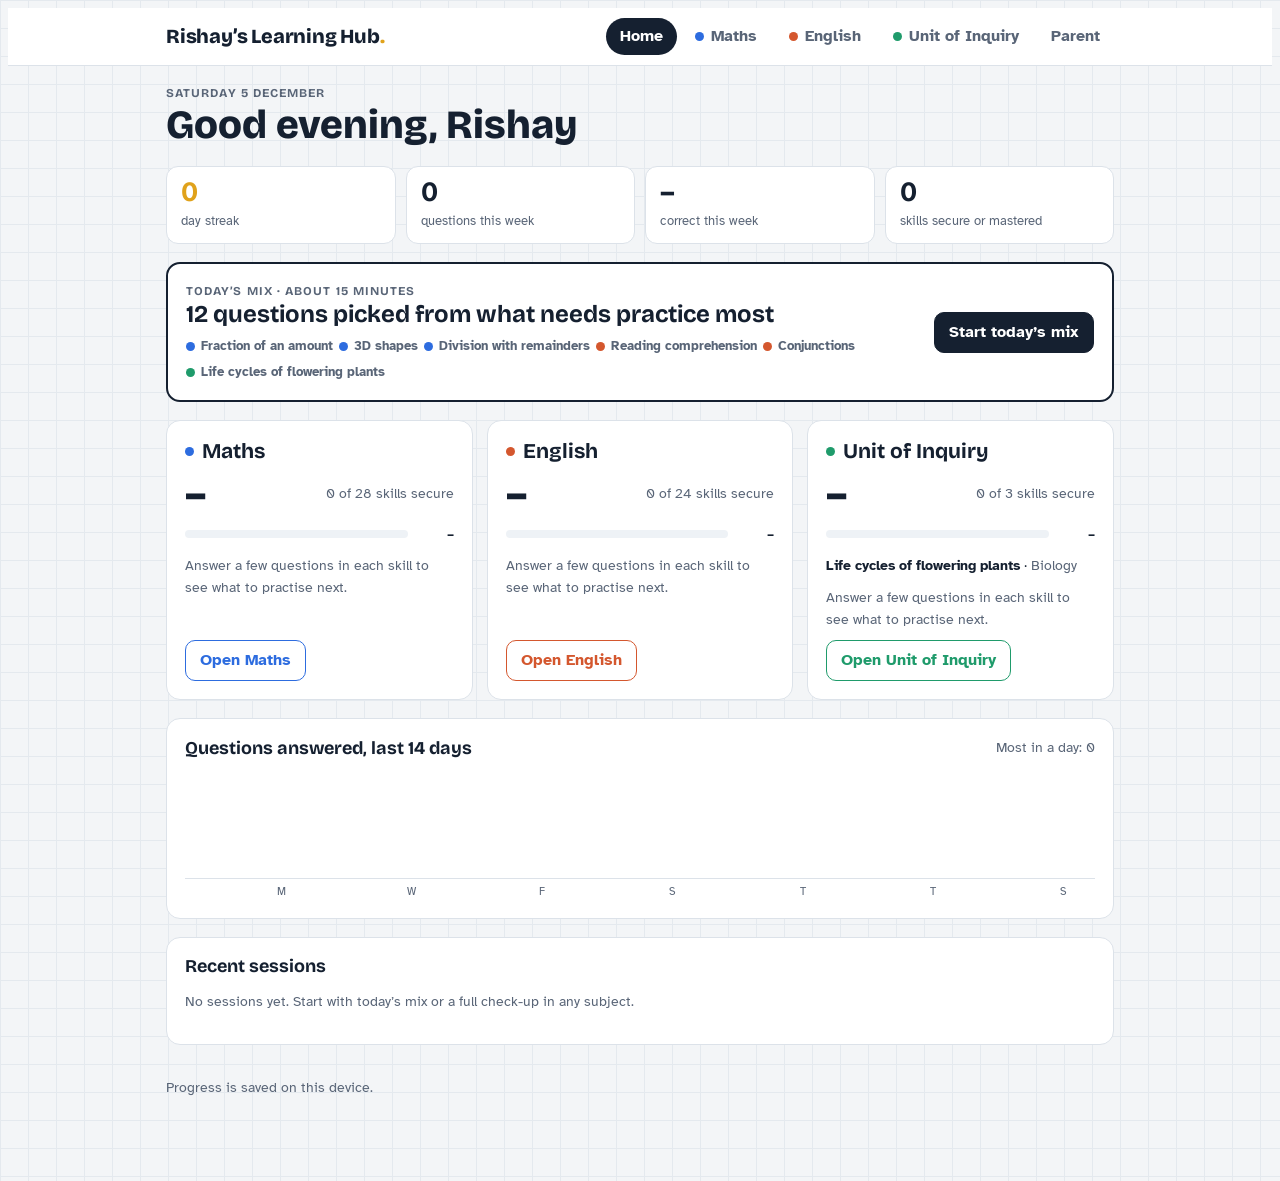
==== commit 3cb7bea5: "Add spelling bee, synonyms and MaRRS Level 4 practice to English Spoken spelling bee (speech synthes" ====
--- a/rishay-hub/index.html
+++ b/rishay-hub/index.html
@@ -198,6 +198,10 @@
 .fb .model{margin-top:8px;background:var(--soft);border-radius:8px;padding:8px 12px}
 .qactions{display:flex;justify-content:space-between;gap:10px;margin-top:18px;flex-wrap:wrap}
 
+details{border-top:1px solid var(--line);padding:8px 0}
+details summary{cursor:pointer}
+.bigword{font-family:var(--font-display);font-size:24px;font-weight:700;letter-spacing:.04em}
+.bigword mark{background:transparent;color:var(--eng);text-decoration:underline 3px;text-underline-offset:4px}
 /* results */
 .score{font-family:var(--font-display);font-size:64px;font-weight:800;line-height:1;font-variant-numeric:tabular-nums}
 .review{display:flex;flex-direction:column;gap:10px}
@@ -772,6 +776,411 @@
 vocab:[["‘Steep’ means:",["rising sharply","flat","wide","dark"],0],["‘Homesick’ means:",["ill at home","sad because you miss home","happy to be home","tired of home"],1]],
 short:[["Write two things Arnav enjoyed at camp.","Trekking to the waterfall, singing around the campfire, seeing the stars, or making a new friend (any two)."],["Why do you think Arnav could see more stars in Manali than in Delhi?","Manali has clean air and few bright lights, while a big city like Delhi has lots of lights and pollution that hide the stars."]]}
 ];
+
+// Spelling bee words: [word, meaning, sentence that uses the word]. Levels 1–3.
+const BEE = [
+[
+["answer","something you say or write in reply to a question","Write your answer in the box."],
+["believe","to think that something is true","I believe you are telling the truth."],
+["breathe","to take air into your lungs and let it out","Breathe in slowly through your nose."],
+["build","to make something by putting parts together","We will build a sandcastle on the beach."],
+["busy","having a lot of things to do","Mum is busy cooking dinner."],
+["calendar","a chart showing the days, weeks and months of a year","Mark the holiday on the calendar."],
+["caught","the past tense of catch","Rishay caught the ball with one hand."],
+["certain","completely sure","I am certain I locked the door."],
+["complete","to finish something","Please complete your homework before dinner."],
+["decide","to make a choice","You must decide which book to borrow."],
+["describe","to say what something is like","Describe your favourite place in three sentences."],
+["different","not the same","The twins wear different coloured shirts."],
+["difficult","hard to do or understand","The last puzzle was very difficult."],
+["enough","as much as is needed","Do we have enough chairs for everyone?"],
+["entrance","the door or gate where you go in","Meet me at the main entrance of the zoo."],
+["exercise","physical activity that keeps you fit","Daily exercise keeps your heart healthy."],
+["favourite","liked more than all the others","Mango is my favourite fruit."],
+["February","the second month of the year","My cousin’s birthday is in February."],
+["forward","towards the front","Take one step forward."],
+["friend","a person you know well and like","My best friend lives next door."],
+["guard","to protect or watch over","A dog may guard the house at night."],
+["guess","to give an answer without being sure","Can you guess what is in the box?"],
+["height","how tall something is","The nurse measured my height."],
+["heard","the past tense of hear","We heard thunder in the distance."],
+["important","having great value or meaning","It is important to drink enough water."],
+["island","land with water all around it","Majuli is a river island in Assam."],
+["knowledge","what you know or have learnt","Reading books increases your knowledge."],
+["library","a place where books are kept for people to borrow","I borrowed two books from the library."],
+["minute","sixty seconds","Wait here for a minute."],
+["neighbour","a person who lives next to you","Our neighbour waters our plants when we travel."],
+["notice","to see or become aware of something","Did you notice the new painting in the hall?"],
+["often","many times","We often play cricket after school."],
+["opposite","completely different","Hot is the opposite of cold."],
+["people","men, women and children","Many people came to watch the parade."],
+["possible","able to happen or be done","Is it possible to finish by six?"],
+["question","a sentence that asks something","Raise your hand if you have a question."],
+["quarter","one of four equal parts","Cut the apple into a quarter for each of us."],
+["remember","to keep something in your mind","Remember to bring your water bottle."],
+["special","different from what is usual, in a good way","Today is a special day for our family."],
+["straight","not bent or curved","Draw a straight line with a ruler."],
+["strength","the quality of being strong","Lifting weights builds strength."],
+["surprise","something you did not expect","The party was a big surprise for Dadi."],
+["thought","an idea; the past tense of think","I thought the film was funny."],
+["through","in at one side and out of the other","The train went through a long tunnel."],
+["weight","how heavy something is","The weight of the bag is two kilograms."],
+["woman","an adult female person","The woman at the counter gave us our tickets."],
+["young","not old","The young puppy chased its tail."]
+],
+[
+["accident","something bad that happens by chance","He broke the glass by accident."],
+["address","the details of where someone lives","Write your address on the envelope."],
+["appear","to come into sight","Stars appear in the sky at night."],
+["awkward","clumsy or uncomfortable","There was an awkward silence after the joke."],
+["beginning","the start of something","The beginning of the story was exciting."],
+["bruise","a dark mark on the skin after a knock","I got a bruise when I fell off my bike."],
+["category","a group of things that are alike","Sort the animals into the right category."],
+["ceiling","the inside top surface of a room","A fan hangs from the ceiling."],
+["committee","a group of people chosen to plan or decide things","The school committee planned Sports Day."],
+["community","the people who live in one area","Our community cleaned the park together."],
+["curiosity","a strong wish to know or learn","Curiosity makes scientists ask questions."],
+["definite","certain; clearly decided","We need a definite answer by Friday."],
+["desperate","ready to try anything because there is little hope","The thirsty traveller was desperate for water."],
+["dictionary","a book that lists words and their meanings","Look up the word in the dictionary."],
+["disastrous","very bad; causing great damage","The flood was disastrous for the farmers."],
+["embarrass","to make someone feel shy or ashamed","Please don’t embarrass me in front of my friends."],
+["environment","the natural world around us","We must protect the environment."],
+["equipment","the tools needed for an activity","The cricket equipment is kept in the store room."],
+["especially","more than usual; particularly","I love fruit, especially mangoes."],
+["exaggerate","to make something sound bigger or better than it really is","Don’t exaggerate; the fish wasn’t that big!"],
+["excellent","very good","You did an excellent job on your project."],
+["explanation","words that make something clear","The teacher gave a clear explanation of fractions."],
+["familiar","well known to you","Her face looks familiar."],
+["foreign","from another country","She can speak two foreign languages."],
+["government","the group of people who run a country","The government built a new hospital."],
+["guarantee","a promise that something will happen","There is no guarantee that it will rain."],
+["identity","who or what someone is","Show your identity card at the gate."],
+["immediately","at once; without delay","Come here immediately!"],
+["interrupt","to stop someone while they are speaking","It is rude to interrupt."],
+["language","the words people use to speak and write","Tamil is a very old language."],
+["leisure","free time for rest or fun","Reading is my favourite leisure activity."],
+["marvellous","wonderful","We had a marvellous time at the fair."],
+["mischievous","playful in a naughty way","The mischievous monkey stole my banana."],
+["necessary","needed; must be done","Is it necessary to bring an umbrella?"],
+["nuisance","something annoying","The mosquitoes were a real nuisance."],
+["occasion","a special event or time","Diwali is a happy occasion."],
+["opportunity","a good chance to do something","The trip is a great opportunity to learn."],
+["parliament","the group of elected people who make a country’s laws","Parliament meets in New Delhi."],
+["persuade","to make someone agree by giving reasons","Can you persuade Dad to buy ice cream?"],
+["physical","to do with the body","Physical activity keeps us healthy."],
+["recommend","to suggest something as good","I recommend this book to everyone."],
+["restaurant","a place where you buy and eat meals","We had dinner at a South Indian restaurant."],
+["rhythm","a regular, repeated pattern of sounds","Clap to the rhythm of the music."],
+["separate","to move apart; not joined","Separate the egg yolk from the white."],
+["sincerely","truly and honestly","I sincerely hope you feel better soon."],
+["temperature","how hot or cold something is","The temperature dropped at night."],
+["thorough","careful and complete","Give the room a thorough clean."],
+["vegetable","a plant or part of a plant eaten as food","Carrot is my favourite vegetable."],
+["yacht","a sailing boat used for racing or holidays","A white yacht sailed into the harbour."]
+],
+[
+["accommodate","to have enough room for","The hall can accommodate two hundred people."],
+["acquaintance","a person you know slightly","He is an acquaintance from my swimming class."],
+["aggressive","ready to attack or argue","The aggressive dog barked at strangers."],
+["amateur","someone who does something for fun, not as a job","He is an amateur photographer."],
+["apparent","clear; easy to see","It was apparent that she was tired."],
+["bargain","something bought for less than its usual price","The shoes were a bargain at half price."],
+["bouquet","a bunch of flowers","She gave her teacher a bouquet of roses."],
+["camouflage","colours or patterns that help something blend in","A chameleon uses camouflage to hide."],
+["catastrophe","a sudden, terrible event","The earthquake was a catastrophe."],
+["conscience","the feeling inside you that tells right from wrong","My conscience told me to return the money."],
+["conscientious","careful to do things well and properly","She is a conscientious student who never misses homework."],
+["controversy","a big public disagreement","The new rule caused a lot of controversy."],
+["criticise","to point out what is wrong with something","It is easy to criticise but hard to help."],
+["deterrent","something that stops people from doing something","The tall fence is a deterrent to thieves."],
+["entrepreneur","a person who starts their own business","The young entrepreneur opened a bakery."],
+["exhausted","very tired","After the marathon, the runners were exhausted."],
+["fascinate","to interest someone very much","Volcanoes fascinate me."],
+["hindrance","something that gets in the way","The heavy bag was a hindrance on the climb."],
+["hygiene","keeping yourself and things clean to stay healthy","Good hygiene stops germs spreading."],
+["independent","free; not needing help from others","India became independent in 1947."],
+["irresistible","too tempting to say no to","The smell of fresh jalebis was irresistible."],
+["jewellery","rings, necklaces, bangles and similar things","Grandma keeps her jewellery in a wooden box."],
+["lightning","a flash of light in the sky during a storm","Lightning lit up the whole sky."],
+["maintenance","the work of keeping something in good condition","The lift is closed for maintenance."],
+["millennium","a period of one thousand years","The year 2000 began a new millennium."],
+["miniature","very small; a tiny copy","He collects miniature cars."],
+["occasionally","sometimes, but not often","We occasionally eat out on Sundays."],
+["occurrence","something that happens","Snow in Chennai would be a rare occurrence."],
+["onomatopoeia","a word that sounds like what it describes","‘Buzz’ is an example of onomatopoeia."],
+["parallel","always the same distance apart and never meeting","Railway tracks are parallel."],
+["pharmacy","a shop that sells medicines","Buy the cough syrup from the pharmacy."],
+["privilege","a special right or advantage","It is a privilege to meet the President."],
+["pronunciation","the way a word is said","Check the pronunciation in the dictionary."],
+["questionnaire","a set of written questions used to collect information","Please fill in this questionnaire."],
+["receipt","a paper that shows you have paid","Keep the receipt in case you return the shirt."],
+["rehearsal","a practice before a performance","The dance rehearsal is at four o’clock."],
+["sacrifice","giving up something you value for something more important","Freedom fighters made a great sacrifice for India."],
+["scissors","a tool with two blades for cutting","Cut along the line with scissors."],
+["silhouette","a dark shape against a lighter background","We saw the silhouette of a camel at sunset."],
+["sufficient","enough","Is there sufficient food for everyone?"],
+["surveillance","careful watching, often by guards or cameras","The bank is under camera surveillance."],
+["symmetrical","having two halves that match exactly","A butterfly’s wings are symmetrical."],
+["thoroughly","completely and carefully","Wash the vegetables thoroughly."],
+["tongue","the part of your mouth that you taste with","The doctor asked me to stick out my tongue."],
+["vacuum","a space with no air in it","Sound cannot travel through a vacuum."],
+["vicious","cruel or violent","The vicious storm tore the roof off the shed."],
+["Wednesday","the day after Tuesday","We have art class every Wednesday."]
+]
+];
+// American spellings accepted as correct, with a note about the British (Cambridge) spelling.
+const BEE_ALT = {favourite:"favorite", neighbour:"neighbor", marvellous:"marvelous", jewellery:"jewelry", criticise:"criticize"};
+
+// Synonyms: [word, meaning, [synonyms], antonym or "", sentence using the word, level]
+const SYN = [
+["big","large in size",["large","huge","enormous"],"small","They live in a big house near the lake.",1],
+["small","little in size",["little","tiny","miniature"],"big","A small bird sat on the window.",1],
+["happy","feeling pleased",["glad","cheerful","joyful"],"sad","Rishay was happy with his test result.",1],
+["sad","feeling unhappy",["unhappy","gloomy","miserable"],"happy","The sad puppy waited by the door.",1],
+["fast","moving quickly",["quick","rapid","swift"],"slow","The cheetah is a fast runner.",1],
+["begin","to start",["start","commence","launch"],"end","The match will begin at ten.",1],
+["end","to finish",["finish","complete","conclude"],"begin","The film will end at nine.",1],
+["angry","feeling cross",["cross","furious","annoyed"],"calm","Dad was angry when the vase broke.",1],
+["smart","clever",["clever","intelligent","bright"],"foolish","The smart crow dropped pebbles into the pot.",1],
+["brave","not afraid",["courageous","bold","fearless"],"cowardly","The brave firefighter saved the cat.",1],
+["scared","afraid",["afraid","frightened","terrified"],"fearless","The kitten was scared of the thunder.",1],
+["quiet","making little noise",["silent","hushed","soundless"],"noisy","The library is a quiet place.",1],
+["easy","not difficult",["simple","effortless","straightforward"],"difficult","The first question was easy.",1],
+["hard","difficult",["difficult","tough","challenging"],"easy","The maths puzzle was hard.",1],
+["rich","having a lot of money",["wealthy","well-off","prosperous"],"poor","The rich merchant built a temple.",1],
+["shout","to call out loudly",["yell","scream","bellow"],"whisper","Don’t shout in the classroom.",1],
+["tired","needing rest",["sleepy","weary","exhausted"],"energetic","After the hike we were tired.",1],
+["funny","making you laugh",["amusing","hilarious","comical"],"serious","Grandpa told a funny story.",1],
+["kind","caring towards others",["caring","gentle","thoughtful"],"cruel","Our kind neighbour shares her mangoes.",1],
+["pretty","nice to look at",["beautiful","lovely","attractive"],"ugly","She wore a pretty dress.",1],
+["old","having lived for a long time",["elderly","aged","ancient"],"young","An old man sat on the bench.",1],
+["cold","low in temperature",["chilly","freezing","icy"],"hot","It is cold in Shimla in December.",1],
+["help","to make things easier for someone",["assist","aid","support"],"hinder","Please help me carry these books.",1],
+["jump","to push yourself up into the air",["leap","hop","spring"],"","The frog will jump into the pond.",1],
+["look","to use your eyes to see something",["see","watch","gaze"],"ignore","Look at the rainbow!",1],
+["enormous","very big",["huge","gigantic","massive"],"tiny","An enormous elephant blocked the road.",2],
+["tiny","very small",["minute","miniature","little"],"enormous","A tiny ant carried a crumb.",2],
+["reply","to answer",["answer","respond","retort"],"ask","Please reply to my letter soon.",2],
+["famous","known by many people",["well-known","renowned","celebrated"],"unknown","Sachin Tendulkar is a famous cricketer.",2],
+["damp","slightly wet",["moist","wet","soggy"],"dry","Wipe the table with a damp cloth.",2],
+["gather","to bring together",["collect","assemble","accumulate"],"scatter","Gather the leaves into a pile.",2],
+["mend","to fix",["repair","fix","restore"],"break","Can you mend my torn shirt?",2],
+["precious","very valuable",["valuable","treasured","priceless"],"worthless","Water is a precious resource.",2],
+["weary","very tired",["tired","exhausted","fatigued"],"energetic","The weary travellers rested under a tree.",2],
+["furious","very angry",["enraged","livid","fuming"],"calm","The farmer was furious when goats ate his crops.",2],
+["timid","shy and easily frightened",["shy","nervous","bashful"],"bold","The timid deer ran into the forest.",2],
+["vanish","to disappear suddenly",["disappear","fade","evaporate"],"appear","The magician made the coin vanish.",2],
+["ill","not well",["sick","unwell","poorly"],"healthy","Riya stayed home because she was ill.",2],
+["error","a mistake",["mistake","fault","blunder"],"","There is an error in your sum.",2],
+["strange","unusual",["odd","peculiar","weird"],"ordinary","We heard a strange noise in the attic.",2],
+["fortunate","lucky",["lucky","blessed","favoured"],"unfortunate","We were fortunate to get the last seats.",2],
+["conceal","to hide",["hide","cover","disguise"],"reveal","He tried to conceal the broken toy behind his back.",2],
+["cautious","careful to avoid danger",["careful","wary","alert"],"careless","Be cautious when crossing the road.",2],
+["dull","boring; not interesting",["boring","dreary","tedious"],"exciting","The long speech was dull.",2],
+["eager","keen to do something",["keen","enthusiastic","willing"],"reluctant","The children were eager to open their gifts.",2],
+["fragile","easily broken",["delicate","breakable","flimsy"],"sturdy","Handle the glass bowl carefully; it is fragile.",2],
+["generous","happy to give or share",["giving","charitable","unselfish"],"selfish","Our generous teacher bought us snacks.",2],
+["journey","a trip from one place to another",["trip","voyage","expedition"],"","The journey to Goa took ten hours.",2],
+["observe","to watch carefully",["watch","notice","examine"],"ignore","Observe how the caterpillar moves.",2],
+["hurry","to move quickly",["rush","hasten","dash"],"dawdle","Hurry, or we will miss the bus!",2],
+["abundant","more than enough",["plentiful","ample","copious"],"scarce","Fish are abundant in this river.",3],
+["scarce","in short supply",["rare","scant","sparse"],"abundant","Water is scarce in the desert.",3],
+["diligent","hard-working and careful",["hard-working","industrious","conscientious"],"lazy","The diligent student revised every evening.",3],
+["anxious","worried",["worried","nervous","uneasy"],"calm","I felt anxious before the exam.",3],
+["courteous","polite",["polite","respectful","gracious"],"rude","The courteous waiter smiled at us.",3],
+["peculiar","strange",["strange","odd","unusual"],"normal","The milk had a peculiar smell.",3],
+["vast","very large in area",["immense","extensive","boundless"],"tiny","The Thar is a vast desert.",3],
+["prosper","to be successful",["thrive","flourish","succeed"],"fail","The village began to prosper after the new well was dug.",3],
+["hostile","unfriendly",["unfriendly","aggressive","antagonistic"],"friendly","The hostile crowd booed the referee.",3],
+["reluctant","unwilling",["unwilling","hesitant","unenthusiastic"],"eager","He was reluctant to jump into the cold pool.",3],
+["ponder","to think deeply",["consider","reflect","contemplate"],"ignore","She paused to ponder the riddle.",3],
+["astonish","to surprise greatly",["amaze","astound","stun"],"bore","The magician’s trick will astonish you.",3],
+["feeble","very weak",["weak","frail","faint"],"strong","The feeble kitten needed milk.",3],
+["gloomy","dark or sad",["dismal","dreary","bleak"],"cheerful","It was a gloomy, rainy morning.",3],
+["humble","not proud",["modest","unassuming","meek"],"arrogant","Despite winning, she stayed humble.",3],
+["inquisitive","curious",["curious","questioning","nosy"],"uninterested","The inquisitive child asked a hundred questions.",3],
+["meagre","very small in amount",["scanty","measly","insufficient"],"plentiful","The traveller had a meagre meal of dry bread.",3],
+["obstinate","stubborn",["stubborn","headstrong","inflexible"],"flexible","The obstinate donkey refused to move.",3],
+["radiant","shining brightly; glowing with happiness",["glowing","shining","beaming"],"dull","The bride had a radiant smile.",3],
+["serene","calm and peaceful",["peaceful","tranquil","placid"],"chaotic","The lake looked serene at dawn.",3],
+["tremendous","very great",["immense","colossal","mighty"],"slight","The crowd made a tremendous noise.",3],
+["vivid","bright and clear",["colourful","striking","brilliant"],"dull","She painted a vivid sunset.",3],
+["commence","to begin",["begin","start","initiate"],"conclude","The ceremony will commence at noon.",3],
+["cease","to stop",["stop","halt","discontinue"],"continue","The rain will cease by evening.",3],
+["elated","extremely happy",["overjoyed","thrilled","ecstatic"],"miserable","The team was elated after winning the cup.",3],
+["famished","very hungry",["starving","ravenous","hungry"],"full","After the trek we were famished.",3],
+["perilous","very dangerous",["dangerous","hazardous","risky"],"safe","The climb up the cliff was perilous.",3],
+["resilient","able to recover quickly from difficulty",["tough","hardy","adaptable"],"fragile","The resilient plant grew back after the storm.",3]
+];
+
+// ---- MaRRS International Spelling Bee, Level 4 ("Words Worth I") — Rishay's school study booklet ----
+const MARRS = {
+ // I. Find the correctly spelt words. [four words as printed, indices spelt correctly, indices accepted either way]
+ correct: [
+  [["percieve","tactics","talkative","appaling"],[1,2]],
+  [["closat","generous","aquire","occurrence"],[1,3]],
+  [["channal","cureous","dazzling","commision"],[2]],
+  [["chimmney","audience","fascinated","comission"],[1,2]],
+  [["devide","chisal","gigantic","desease"],[2]],
+  [["parcal","aggressive","mascular","collegue"],[1]],
+  [["prestigious","agreeable","enviroment","receive"],[0,1,3]],
+  [["supress","vacency","countless","compell"],[2]],
+  [["eppisode","obidient","coincidence","cumputer"],[2]],
+  [["exposure","biogrophay","acceptable","accordance"],[0,2,3]],
+  [["reluctant","achive","accommodate","wierd"],[0,2]],
+  [["heritege","discipline","belive","therapeutic"],[1,3]],
+  [["akward","bayonat","cemetery","emphatic"],[2,3]],
+  [["staggered","guarantee","embarrased","strech"],[0,1]],
+  [["miniscule","tapestry","existence","supress"],[1,2],[0]],
+  [["reasonable","constellation","obstacales","turbulant"],[0,1]],
+  [["operater","extremely","disturbence","continantel"],[1]],
+  [["concenterate","disolved","perpetual","sampels"],[2]],
+  [["comfert","utansils","incidant","staggered"],[3]],
+  [["scoundrel","perpetual","audience","disinfectent"],[0,1,2]]
+ ],
+ fix: {percieve:"perceive",appaling:"appalling",closat:"closet",aquire:"acquire",channal:"channel",cureous:"curious",commision:"commission",chimmney:"chimney",comission:"commission",devide:"divide",chisal:"chisel",desease:"disease",parcal:"parcel",mascular:"muscular",collegue:"colleague",enviroment:"environment",supress:"suppress",vacency:"vacancy",compell:"compel",eppisode:"episode",obidient:"obedient",cumputer:"computer",biogrophay:"biography",achive:"achieve",wierd:"weird",heritege:"heritage",belive:"believe",akward:"awkward",bayonat:"bayonet",embarrased:"embarrassed",strech:"stretch",miniscule:"minuscule",obstacales:"obstacles",turbulant:"turbulent",operater:"operator",disturbence:"disturbance",continantel:"continental",concenterate:"concentrate",disolved:"dissolved",sampels:"samples",comfert:"comfort",utansils:"utensils",incidant:"incident",disinfectent:"disinfectant"},
+ // II. Anagrams: [given word, clue, answer]
+ anagram: [
+  ["eastern","very serious and sincere","earnest"],
+  ["starlet","to surprise somebody suddenly in a way that slightly shocks or frightens them","startle"],
+  ["startle","a young female actor who is thought likely to be famous in the future","starlet"],
+  ["percussion","faster than the speed of sound","supersonic"],
+  ["artist","a narrow passage of water that connects two seas or large areas of water","strait"],
+  ["hatred","a supply that is not large enough","dearth"],
+  ["detail","to become larger","dilate"],
+  ["remote","a piece of rock from space that produces a bright light as it travels through the atmosphere","meteor"],
+  ["please","(of time) to go past","elapse"],
+  ["rental","one of the two branched horns that grow on the head of a male deer","antler"],
+  ["stance","the act of climbing or moving up","ascent"],
+  ["bustle","not very obvious or easy to notice","subtle"],
+  ["nectar","a state between sleeping and waking in which a person does not move but can hear what is said","trance"],
+  ["trade","to put your foot on something","tread"],
+  ["lament","a covering, or a layer of something that covers a surface","mantle"],
+  ["mutilate","most extreme, important or final","ultimate"],
+  ["tinsel","to join (for example, the army)","enlist"],
+  ["sector","to go with somebody to protect or guard them, or to show them the way","escort"],
+  ["forest","to encourage the development or growth of ideas or feelings","foster"],
+  ["recuse","to save someone or something from a dangerous situation","rescue"]
+ ],
+ // III. Match the meaning to the word: ten sets of [word, meaning]; the sixth word in each set was the extra option
+ match: [
+  [["nefarious","wicked and immoral"],["colossal","very large"],["castigate","to criticise someone or something severely"],["largesse","generosity, especially with money"],["cistern","a tank that stores the water supply for a building"],["marinate","to soak food in a sauce before cooking it"]],
+  [["simmer","to cook something at or just below boiling point"],["chastise","to scold or criticise someone severely"],["shin","the front part of the leg between the knee and the foot"],["taint","to spoil something; a trace of something bad"],["cede","to give up land or power, often because of military or political pressure"],["ascot","a wide scarf-like tie worn around the neck"]],
+  [["loathe","to hate someone or something"],["lustre","the brightness that a shiny surface has"],["gabber","someone who talks continuously and eagerly"],["balaclava","a closely fitting covering for the head and neck"],["sheen","a soft shine on a smooth surface"],["putrid","rotten and smelling very bad"]],
+  [["keen","eager; wanting to do something"],["impair","to spoil something or make it weaker"],["taunt","to say unkind or insulting things to upset someone"],["adulterate","to make food or drink less pure by adding another substance to it"],["pungent","smelling or tasting very strong and sharp"],["lavish","rich, expensive or very generous"]],
+  [["calibrate","to mark units on a measuring instrument so that it measures accurately"],["scourge","something that causes great suffering or a lot of trouble"],["pneumatic","operated by air pressure"],["catastrophe","a sudden event that causes great trouble or destruction"],["blemish","a mark or fault that spoils something, such as a fault in someone’s character"],["mesmerise","to hold someone’s attention completely"]],
+  [["sinuous","curving and twisting gracefully while moving"],["cease","to stop happening"],["culminate","to end at a particular point, often the highest point"],["reluctant","not willing to do something"],["sift","to put through a sieve to remove large pieces or lumps"],["blur","something that cannot be seen clearly"]],
+  [["flout","to deliberately disobey a rule"],["principal","first in order of importance; the head of a school"],["enquiry","an official process to find out the cause of something"],["principle","a basic idea or rule that explains how something happens"],["favour","a kind thing that you do to help somebody"],["sarcasm","saying the opposite of what you mean in order to mock someone"]],
+  [["deprave","to make somebody morally bad"],["foul","dirty and smelling bad"],["caricature","a drawing that exaggerates someone’s features in a funny or critical way"],["smudge","a dirty mark with no clear shape"],["distort","to change the shape, appearance or sound of something"],["curate","to choose and organise things, for example for a museum"]],
+  [["cajole","to persuade somebody to do something by being very nice to them"],["embezzlement","stealing money that you are responsible for"],["callous","not caring about other people’s feelings, pain or problems"],["iconoclast","a person who criticises popular beliefs or established customs"],["alacrity","cheerful eagerness and readiness"],["fatuous","silly and pointless"]],
+  [["construe","to understand a word, sentence or action in a particular way"],["obdurate","refusing to change your mind or your actions"],["egregious","extremely bad"],["incumbent","a person who holds an official position"],["beguile","to charm or trick somebody into doing something"],["inveterate","having a habit that is unlikely to change"]]
+ ],
+ // IV. Odd one out: [words, index of the odd one, what the other three share, meaning of the odd one]
+ odd: [
+  [["deem","figure","consider","hunch"],3,"to think or believe","a hunch is a feeling you have without proof"],
+  [["bellow","holler","simmer","yell"],2,"to shout loudly","simmer means to cook just below boiling point"],
+  [["jaunt","ramble","odyssey","trundle"],3,"a trip or journey","trundle means to move slowly and heavily, often on wheels"],
+  [["mesmerise","entrance","beguile","implicate"],3,"to charm or fascinate","implicate means to show that someone is involved in something wrong"],
+  [["groovy","fine","splendid","middling"],3,"very good","middling means only average"],
+  [["condone","forbid","proscribe","interdict"],0,"to ban","condone means to accept or allow bad behaviour"],
+  [["abate","wane","diminish","rouse"],3,"to become less","rouse means to wake someone or stir them up"],
+  [["accord","squabble","hassle","spat"],0,"a quarrel","an accord is an agreement"],
+  [["saucy","brazen","impudent","demure"],3,"rude and cheeky","demure means shy, quiet and modest"],
+  [["morose","sullen","plaintive","jocund"],3,"sad or gloomy","jocund means cheerful"],
+  [["revere","deify","profane","venerate"],2,"to respect deeply or worship","profane means showing disrespect for holy things"],
+  [["myriad","manifold","galore","austere"],3,"many; in large numbers","austere means plain, simple and strict"],
+  [["rustic","gauche","hick","suave"],3,"simple, unsophisticated or awkward","suave means charming, confident and polished"],
+  [["confound","evince","fuddle","baffle"],1,"to confuse","evince means to show clearly"],
+  [["manifest","murky","pellucid","lucid"],1,"clear","murky means dark and unclear"],
+  [["precipitate","intrigue","sediment","deposition"],1,"solid matter that settles out of a liquid","intrigue means a secret plan, or to fascinate"],
+  [["conspiracy","collusion","connivance","conation"],3,"secret plotting together","conation is the mental urge to act"],
+  [["pillage","loot","palisade","plunder"],2,"to steal by force","a palisade is a fence of wooden stakes"],
+  [["mandate","decree","edict","rescind"],3,"an official order","rescind means to cancel an order or law"],
+  [["amend","rectify","ameliorate","tarnish"],3,"to improve or correct","tarnish means to spoil or make dull"]
+ ],
+ // Spoken spelling bee list: every correctly spelt word from section I (plus the correct forms of the misspelt ones)
+ words: [
+  ["tactics","plans or methods used to win or succeed","The coach explained the team’s tactics."],
+  ["talkative","liking to talk a lot","My talkative parrot never stops chattering."],
+  ["perceive","to notice or become aware of something","Dogs can perceive sounds that we cannot hear."],
+  ["appalling","shocking and very bad","The flood left the roads in an appalling state."],
+  ["closet","a cupboard for storing things","Hang your coat in the closet."],
+  ["generous","happy to give or share","Our generous neighbour shared her mangoes."],
+  ["acquire","to get or gain something","You acquire new words by reading."],
+  ["occurrence","something that happens","A solar eclipse is a rare occurrence."],
+  ["channel","a narrow passage of water; a television station","Boats sailed through the narrow channel."],
+  ["curious","eager to know or learn","The curious cat peeped into the box."],
+  ["dazzling","so bright that it is hard to look at","The fireworks were dazzling."],
+  ["commission","an official group given a special task","The government set up a commission to study the floods."],
+  ["chimney","a pipe that carries smoke out of a building","Smoke rose from the chimney."],
+  ["audience","the people watching or listening to a performance","The audience clapped loudly."],
+  ["fascinated","very interested","Rishay was fascinated by the dinosaur skeleton."],
+  ["divide","to split into parts","Divide the cake into eight pieces."],
+  ["chisel","a tool with a sharp edge for shaping wood or stone","The sculptor shaped the stone with a chisel."],
+  ["gigantic","extremely large","A gigantic wave crashed onto the shore."],
+  ["disease","an illness","Malaria is a disease spread by mosquitoes."],
+  ["parcel","a package wrapped for sending","The postman delivered a parcel."],
+  ["aggressive","ready to attack or argue","The aggressive goose chased the children."],
+  ["muscular","having strong, well-developed muscles","The wrestler had muscular arms."],
+  ["colleague","a person you work with","Mum had lunch with a colleague."],
+  ["prestigious","respected and admired","She won a prestigious award."],
+  ["agreeable","pleasant; willing to agree","The weather was agreeable for a picnic."],
+  ["environment","the natural world around us","Plastic harms the environment."],
+  ["receive","to get something that is given or sent","Did you receive my letter?"],
+  ["suppress","to stop something or hold it back","He tried to suppress a giggle."],
+  ["vacancy","an empty place, job or room","The hotel has no vacancy tonight."],
+  ["countless","too many to count","There are countless stars in the sky."],
+  ["compel","to force someone to do something","Heavy rain may compel us to stay indoors."],
+  ["episode","one part of a series or a story","I watched the new episode of the show."],
+  ["obedient","doing what you are told","The obedient dog sat when it was told."],
+  ["coincidence","two things happening together by chance","What a coincidence that we wore the same shirt!"],
+  ["computer","an electronic machine that stores and processes information","We use a computer in the IT lab."],
+  ["exposure","being open to something, such as sun or danger","Too much exposure to the sun can burn your skin."],
+  ["biography","the story of a person’s life, written by someone else","I read a biography of Dr A P J Abdul Kalam."],
+  ["acceptable","good enough; allowed","Is it acceptable to wear trainers to school?"],
+  ["accordance","agreement; following a rule","Act in accordance with the school rules."],
+  ["reluctant","unwilling","He was reluctant to jump into the cold water."],
+  ["achieve","to succeed in doing something","Work hard and you will achieve your goal."],
+  ["accommodate","to have enough room for","The bus can accommodate forty children."],
+  ["weird","very strange","We heard a weird noise at night."],
+  ["heritage","traditions and buildings passed down from the past","The Taj Mahal is part of India’s heritage."],
+  ["discipline","training to follow rules; self-control","Practising every day needs discipline."],
+  ["believe","to think that something is true","I believe in you."],
+  ["therapeutic","helping to heal or relax","Gardening can be therapeutic."],
+  ["awkward","clumsy or uncomfortable","He felt awkward on his first day."],
+  ["bayonet","a long blade fixed to the end of a rifle","The soldier’s rifle had a bayonet."],
+  ["cemetery","a place where dead people are buried","Wild flowers grew around the old cemetery."],
+  ["emphatic","said strongly and clearly","Her answer was an emphatic ‘no’."],
+  ["staggered","walked unsteadily; very surprised","The tired runner staggered over the finish line."],
+  ["guarantee","a promise that something will happen or work","The watch comes with a one-year guarantee."],
+  ["embarrassed","feeling shy, awkward or ashamed","I was embarrassed when I tripped on stage."],
+  ["stretch","to make something longer or wider by pulling; to reach out","Stretch your arms before you run."],
+  ["minuscule","extremely small","The ant carried a minuscule crumb."],
+  ["tapestry","a cloth with pictures woven into it","A tapestry hung on the palace wall."],
+  ["existence","the state of being real or alive","Dinosaurs went out of existence long ago."],
+  ["reasonable","fair and sensible","That is a reasonable price."],
+  ["constellation","a group of stars that forms a pattern","Orion is a famous constellation."],
+  ["obstacles","things that block the way","The race had many obstacles."],
+  ["turbulent","moving in a wild, uneven way","The plane shook in the turbulent air."],
+  ["operator","a person who works a machine","The crane operator lifted the steel beams."],
+  ["extremely","very","It was extremely hot in May."],
+  ["disturbance","something that interrupts or upsets","Please work without causing a disturbance."],
+  ["continental","to do with a continent","Asia has many continental climates."],
+  ["concentrate","to give all your attention to something","It is hard to concentrate when it is noisy."],
+  ["dissolved","mixed into a liquid until it disappeared","The sugar dissolved in the tea."],
+  ["perpetual","never ending","The traffic made a perpetual hum."],
+  ["samples","small parts that show what the whole is like","The shop gave out free samples of cake."],
+  ["comfort","to make someone feel better; a relaxed feeling","She tried to comfort her crying brother."],
+  ["utensils","tools used in the kitchen","Wash the cooking utensils after use."],
+  ["incident","an event, often an unusual one","The teacher reported the incident to the principal."],
+  ["disinfectant","a liquid that kills germs","Clean the floor with disinfectant."],
+  ["scoundrel","a dishonest or wicked person","The scoundrel stole the old man’s purse."]
+ ]
+};
+// Section III and anagram words are added to the spoken bee too (meaning only).
+MARRS.match.forEach(set=>set.forEach(([w,m])=>{ if(!MARRS.words.some(x=>x[0]===w)) MARRS.words.push([w,m,""]); }));
+MARRS.anagram.forEach(([g,c,a])=>{ if(!MARRS.words.some(x=>x[0]===a)) MARRS.words.push([a,c,""]); });
 
 const SPELL = [
 ["necessary","neccessary","necesary","neccesary"],["separate","seperate","separete","seprate"],["definitely","definately","definitly","defenitely"],["beautiful","beautifull","beutiful","beautyful"],
@@ -813,15 +1222,53 @@
 ["‘Bite off more than you can chew’ means:",["Take on more than you can manage","Eat too fast","Have a big lunch","Talk too much"],0]
 ];
 
+/* ---------- spelling bee, synonyms and MaRRS helpers ---------- */
+const SPEECH = typeof window!=="undefined" && "speechSynthesis" in window && typeof SpeechSynthesisUtterance!=="undefined";
+function speak(text, rate=0.82){ if(!SPEECH || !text) return; try{ speechSynthesis.cancel(); const u=new SpeechSynthesisUtterance(text); const vs=speechSynthesis.getVoices(); const v=vs.find(x=>/en[-_]IN/i.test(x.lang))||vs.find(x=>/en[-_]GB/i.test(x.lang))||vs.find(x=>/^en/i.test(x.lang)); if(v){ u.voice=v; u.lang=v.lang; } else u.lang="en-GB"; u.rate=rate; speechSynthesis.speak(u); }catch(e){} }
+const reEsc = w => w.replace(/[.*+?^${}()|[\]\\]/g,"\\$&");
+function blankWord(sentence, word){ return sentence.replace(new RegExp(reEsc(word),"gi"), "_____"); }
+function pickUnused(list, used, key){ const fresh=list.filter(x=>!used.has(key(x))); const x=pick(fresh.length?fresh:list); used.add(key(x)); return x; }
+function spellQ(w, def, sent){ const alt = BEE_ALT[w.toLowerCase()];
+  return {type:"spell", word:w, def, sent, prompt:"Listen to the word, then type its spelling.", accept:[w], alt: alt?[alt]:[], show:w,
+    ex:`<b>${esc(w)}</b>: ${esc(def)}.${sent?` <i>${esc(sent)}</i>`:""}`}; }
+function markDiff(given, word){ let out=""; for(let i=0;i<word.length;i++){ const ok=(given[i]||"").toLowerCase()===word[i].toLowerCase(); out += ok ? esc(word[i]) : `<mark>${esc(word[i])}</mark>`; } return out; }
+function synBanned(e){ const set=new Set([e[0],...e[2]]); SYN.forEach(o=>{ if(o===e) return; if(set.has(o[0]) || o[2].some(x=>set.has(x)) || o[2].includes(e[0])){ set.add(o[0]); o[2].forEach(x=>set.add(x)); } }); return set; }
+function synQ(l, used){
+  const e = pickUnused(SYN.filter(x=>x[5]===l), used, x=>x[0]);
+  const [w, mean, syns, ant, sent] = e;
+  const banned = synBanned(e); if(ant) banned.add(ant);
+  const others = shuffle([...new Set(SYN.flatMap(x=>[x[0],...x[2]]))].filter(x=>!banned.has(x)));
+  const ex = `<b>${esc(w)}</b> means ${esc(mean)}. Synonyms: ${syns.map(esc).join(", ")}.${ant?` Opposite (antonym): ${esc(ant)}.`:""}`;
+  const mode = l===3 && Math.random()<0.35 ? "not" : Math.random()<0.5 ? "context" : "same";
+  if(mode==="not") return mcq(`Which word is <b>not</b> a synonym of <b>${esc(w)}</b>?`, [ant||others[0], ...syns.slice(0,3)], 0, ex);
+  const right = pick(syns), wrong = [...(ant?[ant]:[]), ...others].slice(0,3);
+  if(mode==="context"){ const sh = esc(sent).replace(new RegExp(`\\b${reEsc(w)}\\b`,"i"), m=>`<b><u>${m}</u></b>`); return mcq(`${sh}<br>Which word could replace the underlined word without changing the meaning?`, [right,...wrong], 0, ex); }
+  return mcq(`Which word means the <b>same</b> as <b>${esc(w)}</b>?`, [right,...wrong], 0, ex);
+}
+function multiQ(ws, ok, opt=[]){
+  const fixes = ws.map((w,i)=> ok.includes(i)||opt.includes(i) ? null : `${esc(w)} → <b>${esc(MARRS.fix[w]||"")}</b>`).filter(Boolean);
+  return {type:"multi", prompt:"Select <b>all</b> the words that are spelt correctly. There may be more than one.", opts:ws, correct:ok, optional:opt, show: ok.map(i=>ws[i]).join(", "),
+    ex:`Corrections: ${fixes.join(", ")}.${opt.length?` (“${esc(ws[opt[0]])}” is a common variant of the standard spelling <b>minuscule</b>, so it is not marked either way.)`:""}`};
+}
+
 const ENG_SKILLS = (() => {
   const cats = [...new Set(G.map(q=>q[0]))];
   const blurb = {"Nouns":"Proper, common, collective and abstract nouns","Pronouns":"Choosing I/me, its/it’s, who/which","Tenses":"Past, present, future, continuous and perfect","Adjectives & adverbs":"Comparatives, superlatives, describing actions","Prepositions":"in/on/at, since/for, between/among","Conjunctions":"and, but, so, because, although, neither…nor","Articles":"a, an and the","Subject–verb agreement":"Singular and plural subjects","Punctuation":"Capitals, commas, apostrophes, speech marks","Vocabulary":"Synonyms and antonyms","Plurals & gender":"Irregular plurals and gender words","Confusing words":"Homophones like there/their/they’re","Sentences":"Sentence types, voice, reported speech","Word building":"Prefixes, suffixes and compound words"};
   const sk = cats.map(c => ({id:"e."+c.replace(/[^A-Za-z]/g,"").toLowerCase(), strand:"Grammar", name:c, desc:blurb[c]||"", pool:()=>G.filter(q=>q[0]===c).map(q=>mcq(q[1],q[2],q[3],q[4]))}));
-  sk.push({id:"e.spelling", strand:"Vocabulary and spelling", name:"Spelling", desc:"Commonly misspelt Grade 5 words", pool:()=>SPELL.map(w=>mcq("Which word is spelt <b>correctly</b>?",w,0,`The correct spelling is <b>${w[0]}</b>.`))});
+  sk.push({id:"e.spelling", strand:"Vocabulary and spelling", name:"Spot the correct spelling", desc:"Commonly misspelt Grade 5 words", pool:()=>SPELL.map(w=>mcq("Which word is spelt <b>correctly</b>?",w,0,`The correct spelling is <b>${w[0]}</b>.`))});
   sk.push({id:"e.figurative", strand:"Vocabulary and spelling", name:"Figurative language and idioms", desc:"Simile, metaphor, personification, idioms", pool:()=>[
     ...FIG.map(f=>{ const others=shuffle(FIGS.filter(x=>x!==f[1])).slice(0,3); return mcq(`${f[0]}<br>This is an example of:`,[f[1],...others],0,f[2]); }),
     ...IDIOM.map(i=>mcq(i[0],i[1],i[2],`This idiom means <b>${i[1][i[2]].toLowerCase()}</b>.`))]});
   sk.push({id:"e.reading", strand:"Reading", name:"Reading comprehension", desc:"Understanding stories, poems, letters and facts", pool:()=>P.flatMap(p=>[...p.mcq,...p.vocab].map(q=>({...mcq(esc(q[0]),q[1],q[2],`Look back at the ${p.poem?"poem":p.letter?"letter":"passage"}: the answer is <b>${esc(q[1][q[2]])}</b>.`), passage:p})))});
+  sk.push({id:"e.spellbee", strand:"Spelling bee and synonyms", name:"Spelling bee", desc:"Hear a word, then spell it (gets harder as he improves)", gen(l, used=new Set()){ const [w,d,t]=pickUnused(BEE[l-1], used, x=>x[0]); return spellQ(w,d,t); }});
+  sk.push({id:"e.synonyms", strand:"Spelling bee and synonyms", name:"Synonyms", desc:"Words with the same or similar meaning (gets harder as he improves)", gen(l, used=new Set()){ return synQ(l, used); }});
+  const MS = "MaRRS Spelling Bee · Level 4";
+  sk.push({id:"e.marrs.spell", strand:MS, flat:true, name:"Spell it: school word list", desc:`Hear and spell all ${MARRS.words.length} words from the Level 4 booklet`, gen(l, used=new Set()){ const [w,d,t]=pickUnused(MARRS.words, used, x=>x[0]); return spellQ(w,d,t); }});
+  sk.push({id:"e.marrs.correct", strand:MS, name:"Find the correctly spelt words", desc:"Booklet section I", pool:()=>MARRS.correct.map(([ws,ok,opt])=>multiQ(ws,ok,opt||[]))});
+  sk.push({id:"e.marrs.anagram", strand:MS, name:"Anagrams", desc:"Booklet section II: rearrange the letters to fit the clue", pool:()=>MARRS.anagram.map(([g,c,a])=>({type:"text", prompt:`Rearrange the letters of <span class="bignum">${g.toUpperCase()}</span> to make a word that means:<br><i>${esc(c)}</i>`, accept:[a], show:a, ex:`${esc(g)} → <b>${esc(a)}</b>: ${esc(c)}.`, hint:`Use all ${g.length} letters.`}))});
+  sk.push({id:"e.marrs.meaning", strand:MS, name:"Match the meaning", desc:"Booklet section III: advanced words and their meanings", pool:()=>MARRS.match.flatMap(set=>set.map(([w,m],i)=>{ const o=shuffle(set.filter((_,j)=>j!==i)).slice(0,3);
+    return Math.random()<0.5 ? mcq(`Which word means: <i>${esc(m)}</i>?`, [w,...o.map(x=>x[0])], 0, `<b>${esc(w)}</b>: ${esc(m)}.`) : mcq(`What does <b>${esc(w)}</b> mean?`, [m,...o.map(x=>x[1])].map(esc), 0, `<b>${esc(w)}</b>: ${esc(m)}.`); }))});
+  sk.push({id:"e.marrs.odd", strand:MS, name:"Odd one out", desc:"Booklet section IV: three words share a meaning", pool:()=>MARRS.odd.map(([ws,k,g,om])=>mcq("Three of these words are related in meaning. Which is the <b>odd one out</b>?", ws, k, `The other three mean <i>${esc(g)}</i>; ${esc(om)}.`))});
   return sk;
 })();
 
@@ -1063,7 +1510,8 @@
   const items = [];
   const ms = MATH.slice().sort((a,b)=>priority(b.id)-priority(a.id)).slice(0,5);
   ms.forEach(s=>items.push({skill:s.id, lazy:true}));
-  ENG_SKILLS.slice().sort((a,b)=>priority(b.id)-priority(a.id)).slice(0,4).forEach(s=>items.push(...poolItems(s,1)));
+  const forced = ["e.synonyms","e.marrs.spell"].map(skillById); forced.forEach(s=>items.push(...poolItems(s,1)));
+  ENG_SKILLS.filter(s=>!forced.includes(s)).sort((a,b)=>priority(b.id)-priority(a.id)).slice(0,2).forEach(s=>items.push(...poolItems(s,1)));
   const u = currentUnit(); if(u && u.qs.length) items.push(...unitItems(u,3,{noExplain:false}));
   return items;
 }
@@ -1080,7 +1528,10 @@
 function check(q, raw){
   const s = String(raw ?? "").trim();
   if(q.type==="mcq") return {score: raw===q.ans?1:0};
+  if(q.type==="multi"){ const cor=new Set(q.correct), sel=(raw||[]).filter(i=>!q.optional.includes(i)); const wrong=sel.filter(i=>!cor.has(i)).length, hit=sel.filter(i=>cor.has(i)).length;
+    if(!wrong && hit===cor.size) return {score:1}; if(!wrong && hit>0) return {score:0.5, note:"You found some of the correct words, but not all of them."}; return {score:0}; }
   if(!s) return {score:0, empty:true};
+  if(q.type==="spell"){ const v=s.toLowerCase(); if(q.accept.some(a=>a.toLowerCase()===v)) return {score:1}; if(q.alt.some(a=>a.toLowerCase()===v)) return {score:1, note:`That is the American spelling. In British English (used by Cambridge and in Indian spelling bees) it is “${q.word}”.`}; return {score:0}; }
   if(q.type==="num"){ const x=parseNum(s); if(x===null) return {score:0, note:"That doesn’t look like a number."}; return {score: Math.abs(x-q.ans)<1e-6?1:0}; }
   if(q.type==="qr"){ const m=s.replace(/,/g,"").toLowerCase().match(/^(\d+)\s*(?:r|rem|remainder)?\s*(\d+)?$/); if(!m) return {score:0, note:"Write it like 23 r 4."}; const qq=+m[1], rr=m[2]?+m[2]:0; return {score: qq===q.ans.q && rr===q.ans.r ? 1 : 0}; }
   if(q.type==="pair"){ const m=s.match(/^\(?\s*(-?\d+)\s*,\s*(-?\d+)\s*\)?$/); if(!m) return {score:0, note:"Write it like (4, 7)."}; return {score: +m[1]===q.ans[0] && +m[2]===q.ans[1] ? 1 : 0}; }
@@ -1118,7 +1569,7 @@
   else if(view.name==="parent") app.innerHTML = parentView();
   else if(view.name==="quiz") app.innerHTML = quizView();
   else if(view.name==="results") app.innerHTML = resultsView();
-  if(view.name==="quiz") focusAnswer();
+  if(view.name==="quiz"){ focusAnswer(); const q = quiz.items[quiz.i].q; if(q.type==="spell" && !quiz.checked && quiz.saidFor!==quiz.i && navigator.userActivation && navigator.userActivation.hasBeenActive){ quiz.saidFor = quiz.i; speak(q.word); } }
 }
 
 function activityChart(){
@@ -1172,6 +1623,22 @@
 const fmtScore = x => (Math.round(x*2)/2).toString();
 
 function skillRow(s, subj){ const st = stat(s.id); return `<div class="li"><div><div class="nm">${esc(s.name)}</div>${s.desc?`<div class="ds">${esc(s.desc)}</div>`:""}</div>${meter(mastery(st), subj)}${chip(st)}<button class="btn sm ${subj}" type="button" data-practise="${esc(s.id)}">Practise</button></div>`; }
+function engFeatured(){
+  const m = id => mastery(stat(id));
+  const card = (title, body, btn, key, ids) => `<section class="card subj"><h3>${title}</h3><p class="small muted" style="margin:0">${body}</p>${meter(subjectMastery(ids.map(skillById)),"eng")}<div class="row"><button class="btn solid" type="button" data-quiz="${key}">${btn}</button></div></section>`;
+  const bySyn = l => SYN.filter(x=>x[5]===l).map(x=>`<tr><td><b>${esc(x[0])}</b></td><td class="wrap">${esc(x[1])}</td><td class="wrap">${x[2].map(esc).join(", ")}</td><td>${esc(x[3]||"–")}</td></tr>`).join("");
+  return `<div class="grid3">
+    ${card("Spelling bee","15 words from Rishay’s MaRRS Level 4 list. Each word is read aloud with its meaning; he types the spelling.","Start spelling bee","bee",["e.marrs.spell"])}
+    ${card("MaRRS practice test","20 questions in the booklet’s four formats: correct spellings, anagrams, meanings and odd one out.","Start practice test","marrs",["e.marrs.correct","e.marrs.anagram","e.marrs.meaning","e.marrs.odd"])}
+    ${card("Synonym challenge","15 synonym questions, in context and on their own. They get harder as he improves.","Start synonym challenge","syn",["e.synonyms"])}
+  </div>
+  <section class="card"><h3 style="font-size:19px">Study the words</h3><p class="small muted" style="margin:2px 0 8px">Read through these before a test. Tap a heading to open it.</p>
+    ${[1,2,3].map(l=>`<details><summary><b>Synonyms, level ${l}</b> <span class="muted small">(${SYN.filter(x=>x[5]===l).length} words)</span></summary><div class="table-wrap"><table><thead><tr><th>Word</th><th>Meaning</th><th>Synonyms</th><th>Opposite</th></tr></thead><tbody>${bySyn(l)}</tbody></table></div></details>`).join("")}
+    <details><summary><b>MaRRS Level 4: word meanings</b> <span class="muted small">(${MARRS.match.flat().length} words)</span></summary><div class="table-wrap"><table><thead><tr><th>Word</th><th>Meaning</th></tr></thead><tbody>${MARRS.match.flat().map(([w,mn])=>`<tr><td><b>${esc(w)}</b></td><td class="wrap">${esc(mn)}</td></tr>`).join("")}</tbody></table></div></details>
+    <details><summary><b>MaRRS Level 4: spelling list</b> <span class="muted small">(${MARRS.words.length} words)</span></summary><div class="table-wrap"><table><thead><tr><th>Word</th><th>Meaning</th></tr></thead><tbody>${MARRS.words.map(([w,mn])=>`<tr><td><b>${esc(w)}</b></td><td class="wrap">${esc(mn)}</td></tr>`).join("")}</tbody></table></div></details>
+    <details><summary><b>MaRRS Level 4: odd one out</b> <span class="muted small">(${MARRS.odd.length} sets)</span></summary><div class="table-wrap"><table><thead><tr><th>Words</th><th>Odd one out</th><th>Why</th></tr></thead><tbody>${MARRS.odd.map(([ws,k,g,om])=>`<tr><td class="wrap">${ws.map(esc).join(", ")}</td><td><b>${esc(ws[k])}</b></td><td class="wrap">The others mean “${esc(g)}”; ${esc(om)}.</td></tr>`).join("")}</tbody></table></div></details>
+  </section>`;
+}
 function subjectView(subj){
   const skills = subj==="math" ? MATH : ENG_SKILLS, label = subj==="math"?"Maths":"English";
   const strands = [...new Set(skills.map(s=>s.strand))];
@@ -1179,7 +1646,8 @@
   const fullN = subj==="math" ? MATH.length : 20;
   return `<div class="shead"><div><div class="eyebrow">${securedCount(skills)} of ${skills.length} skills secure</div><h1><span class="dot d-${subj}"></span>${label}</h1></div>
     <div class="row"><span class="small muted">Overall mastery</span><div style="width:200px">${meter(m,subj)}</div><button class="btn solid" type="button" data-fulltest="${subj}">Full check-up · ${fullN} questions</button></div></div>
-  <p class="note">${subj==="math" ? "Maths questions are made fresh each time and get harder as a skill becomes secure (level 1 → 3). Every answer shows the worked method." : "Grammar, spelling, figurative language and reading. Every answer shows the rule behind it."} “Mastery” weighs recent answers more than old ones, so it reflects what Rishay knows now.</p>
+  <p class="note">${subj==="math" ? "Maths questions are made fresh each time and get harder as a skill becomes secure (level 1 → 3). Every answer shows the worked method." : "Grammar, spelling bee, synonyms, figurative language and reading. Every answer shows the rule or meaning behind it."} “Mastery” weighs recent answers more than old ones, so it reflects what Rishay knows now.</p>
+  ${subj==="eng" ? engFeatured() : ""}
   ${strands.map(st=>{ const ss=skills.filter(s=>s.strand===st); return `<section class="card strand"><div class="strand-h"><h3>${esc(st)}</h3><button class="btn sm" type="button" data-strand="${subj}|${esc(st)}">Test this strand · ${Math.min(ss.length*2,16)} questions</button></div><div class="list">${ss.map(s=>skillRow(s,subj)).join("")}</div></section>`; }).join("")}`;
 }
 
@@ -1285,14 +1753,19 @@
 }
 function prepare(){
   const it = quiz.items[quiz.i];
-  if(it.lazy){ const sk = skillById(it.skill); const base = levelFor(it.skill), adj = quiz.run[it.skill]||0; it.level = Math.max(1,Math.min(3,base+adj)); it.q = sk.gen(it.level); }
-  quiz.sel = null; quiz.checked = false; quiz.fb = null;
+  if(it.lazy){ const sk = skillById(it.skill); const base = levelFor(it.skill), adj = quiz.run[it.skill]||0; it.level = Math.max(1,Math.min(3,base+adj)); it.q = sk.gen(it.level, quiz.used || (quiz.used = new Set())); }
+  quiz.sel = null; quiz.checked = false; quiz.fb = null; quiz.hintUsed = false;
 }
 function quizView(){
   const it = quiz.items[quiz.i], q = it.q, sk = skillById(it.skill), subj = subjOf(it.skill);
   const n = quiz.items.length, p = quiz.i/n*100;
   let input = "";
   if(q.type==="mcq") input = `<div class="choices">${q.opts.map((o,k)=>{ let cls="choice"; if(quiz.checked){ if(k===q.ans) cls+=" right"; else if(k===quiz.sel) cls+=" wrong"; } return `<button type="button" class="${cls}" data-choice="${k}" aria-pressed="${quiz.sel===k}" ${quiz.checked?"disabled":""}><span class="k">${String.fromCharCode(65+k)}</span><span>${o}</span></button>`; }).join("")}</div>`;
+  else if(q.type==="multi") input = `<div class="choices">${q.opts.map((o,k)=>{ const on=(quiz.sel||[]).includes(k); let cls="choice"; if(quiz.checked){ if(q.correct.includes(k)) cls+=" right"; else if(on && !q.optional.includes(k)) cls+=" wrong"; } return `<button type="button" class="${cls}" data-mchoice="${k}" aria-pressed="${on}" ${quiz.checked?"disabled":""}><span class="k">${on?"✓":String.fromCharCode(65+k)}</span><span>${esc(o)}</span></button>`; }).join("")}</div>`;
+  else if(q.type==="spell") input = `<div class="bee">${SPEECH ? `<div class="row"><button class="btn solid" type="button" data-say="word">Hear the word</button><button class="btn sm" type="button" data-say="slow">Say it slowly</button><button class="btn sm" type="button" data-say="def">Hear the meaning</button>${q.sent?`<button class="btn sm" type="button" data-say="sent">Hear it in a sentence</button>`:""}</div>` : `<p class="note">Sound isn’t available in this browser, so use the meaning${q.sent?" and the sentence":""} below. A parent can also read the word aloud.</p>`}
+      <p style="margin:12px 0 2px"><b>Meaning:</b> ${esc(q.def)}</p>${q.sent?`<p class="muted" style="margin:0 0 12px"><b>Sentence:</b> ${esc(blankWord(q.sent,q.word))}</p>`:`<div style="height:10px"></div>`}</div>
+      <div class="ans"><input id="ans" autocomplete="off" autocapitalize="off" autocorrect="off" spellcheck="false" value="${esc(quiz.sel||"")}" ${quiz.checked?"disabled":""} aria-label="Type the spelling"></div>
+      ${quiz.checked ? "" : `<div class="hint">${quiz.hintUsed ? `Hint: ${q.word.length} letters, starting with “${esc(q.word[0])}”. A correct answer now earns half a mark.` : `<button class="btn sm" type="button" id="beeHint">Show a hint (half a mark)</button>`}</div>`}`;
   else if(q.type==="explain") input = `<div class="ans"><textarea id="ans" ${quiz.checked?"disabled":""} placeholder="Write your answer in two to four sentences.">${esc(quiz.sel||"")}</textarea></div>`;
   else { const mode = ["num","qr"].includes(q.type)?"decimal":"text"; input = `<div class="ans">${q.pre?`<span class="unitlbl">${esc(q.unit)}</span>`:""}<input id="ans" autocomplete="off" inputmode="${q.type==="num"?"decimal":"text"}" value="${esc(quiz.sel||"")}" ${quiz.checked?"disabled":""} aria-label="Your answer">${q.unit&&!q.pre?`<span class="unitlbl">${esc(q.unit)}</span>`:""}</div>${q.hint?`<div class="hint">${esc(q.hint)}</div>`:""}`; }
   const passage = it.q.passage || (it.passage);
@@ -1301,12 +1774,12 @@
     <div class="qtop"><div><div class="eyebrow">${esc(quiz.title)}</div><b>Question ${quiz.i+1} of ${n}</b></div><button class="btn sm" type="button" id="endQuiz">${quiz.confirmEnd?"Tap again to finish now":"Finish early"}</button></div>
     <div class="qprog" aria-hidden="true"><i style="width:${p}%"></i></div>
     <section class="qcard">
-      <div class="qmeta"><span class="tag"><span class="dot d-${subj}"></span>${esc(sk?sk.name:"")}</span>${it.level?`<span class="lvl" aria-label="Level ${it.level} of 3">${[1,2,3].map(x=>`<i class="${x<=it.level?"on":""}"></i>`).join("")} Level ${it.level}</span>`:""}</div>
+      <div class="qmeta"><span class="tag"><span class="dot d-${subj}"></span>${esc(sk?sk.name:"")}</span>${it.level && !(sk&&sk.flat)?`<span class="lvl" aria-label="Level ${it.level} of 3">${[1,2,3].map(x=>`<i class="${x<=it.level?"on":""}"></i>`).join("")} Level ${it.level}</span>`:""}</div>
       ${pass}
       <div class="prompt">${q.prompt}</div>
       ${input}
       <div id="fbBox">${quiz.fb ? fbHTML() : ""}</div>
-      <div class="qactions"><span class="small muted">${q.type==="mcq"?"Press A–D or click an answer.":"Press Enter to check."}</span>
+      <div class="qactions"><span class="small muted">${q.type==="mcq"?"Press A–D or click an answer.":q.type==="multi"?"Click every correct word, then check.":"Press Enter to check."}</span>
         ${quiz.checked ? `<button class="btn solid" type="button" id="nextQ">${quiz.i+1<n?"Next question":"See results"}</button>` : quiz.pendingSelf ? "" : `<button class="btn solid" type="button" id="checkQ" ${quiz.busy?"disabled":""}>${quiz.busy?"Checking…":"Check answer"}</button>`}
       </div>
     </section></div>`;
@@ -1315,14 +1788,15 @@
   const f = quiz.fb, q = quiz.items[quiz.i].q;
   if(f.self) return `<div class="fb part"><h4>Compare with the model answer</h4><div class="model"><b>Model answer:</b> ${q.show}</div><p class="small" style="margin:10px 0 6px">How close was your answer?</p><div class="row"><button class="btn sm uoi" type="button" data-self="1">Got the main ideas</button><button class="btn sm" type="button" data-self="0.5">Partly</button><button class="btn sm danger" type="button" data-self="0">Missed it</button></div></div>`;
   const cls = f.score>=1?"good":f.score>0?"part":"badf", head = f.score>=1?"✓ Correct":f.score>0?"◐ Partly right":"✗ Not quite";
-  return `<div class="fb ${cls}" role="status"><h4>${head}</h4>${f.note?`<div class="small">${esc(f.note)}</div>`:""}${f.score<1 && q.type!=="explain" ? `<div class="ex">The answer is <b>${q.show}</b>.</div>`:""}${f.claude?`<div class="ex">${esc(f.claude)}</div>`:""}${q.ex?`<div class="ex small">${q.ex}</div>`:""}${q.type==="explain"?`<div class="model"><b>Model answer:</b> ${q.show}</div>`:""}</div>`;
+  return `<div class="fb ${cls}" role="status"><h4>${head}</h4>${f.note?`<div class="small">${esc(f.note)}</div>`:""}${f.score<1 && q.type==="spell" ? `<div class="ex">You wrote <b>${esc(quiz.sel||"")}</b>. The correct spelling is <span class="bigword">${markDiff(String(quiz.sel||""), q.word)}</span></div>` : f.score<1 && q.type!=="explain" ? `<div class="ex">The answer is <b>${q.type==="multi"?esc(q.show):q.show}</b>.</div>`:""}${f.claude?`<div class="ex">${esc(f.claude)}</div>`:""}${q.ex?`<div class="ex small">${q.ex}</div>`:""}${q.type==="explain"?`<div class="model"><b>Model answer:</b> ${q.show}</div>`:""}</div>`;
 }
 function readInput(){ const el = $("#ans"); if(el) quiz.sel = el.value; }
 async function doCheck(){
   const it = quiz.items[quiz.i], q = it.q;
-  if(q.type!=="mcq") readInput();
+  if(q.type!=="mcq" && q.type!=="multi") readInput();
   if(q.type==="mcq" && quiz.sel===null) return;
-  if(q.type!=="mcq" && !String(quiz.sel||"").trim()) { const el=$("#ans"); if(el){ el.focus(); el.setAttribute("placeholder","Type your answer first"); } return; }
+  if(q.type==="multi" && !(quiz.sel||[]).length) return;
+  if(q.type!=="mcq" && q.type!=="multi" && !String(quiz.sel||"").trim()) { const el=$("#ans"); if(el){ el.focus(); el.setAttribute("placeholder","Type your answer first"); } return; }
   if(q.type==="explain"){
     if(sample){
       quiz.busy = true; render();
@@ -1344,6 +1818,7 @@
     quiz.pendingSelf = true; quiz.fb = {self:true}; render(); return;
   }
   const r = check(q, quiz.sel);
+  if(q.type==="spell" && quiz.hintUsed && r.score===1){ r.score = 0.5; r.note = ((r.note||"")+" Correct, with a hint: half a mark.").trim(); }
   finishCheck(r.score, {note:r.note});
 }
 function finishCheck(score, extra={}){
@@ -1352,7 +1827,7 @@
   record(it.skill, score, it.concept);
   if(it.lazy){ const r = quiz.run, k = it.skill; const recent = (quiz.results.filter(x=>x.skill===k).map(x=>x.score)).concat(score);
     if(recent.slice(-2).every(x=>x>=1) && recent.length>=2) r[k] = Math.min(2,(r[k]||0)+1); if(score<1 && recent.slice(-2).every(x=>x<1) && recent.length>=2) r[k] = Math.max(-2,(r[k]||0)-1); }
-  const given = q.type==="mcq" ? (quiz.sel===null?"":stripHtml(q.opts[quiz.sel])) : String(quiz.sel||"");
+  const given = q.type==="mcq" ? (quiz.sel===null?"":stripHtml(q.opts[quiz.sel])) : q.type==="multi" ? (quiz.sel||[]).map(i=>q.opts[i]).join(", ") : String(quiz.sel||"");
   quiz.results.push({skill:it.skill, score, p:stripHtml(q.prompt).slice(0,220), given:given.slice(0,300), correct:stripHtml(q.show).slice(0,300), ex:q.ex, promptHtml:q.prompt, showHtml:q.show});
   render();
 }
@@ -1400,6 +1875,13 @@
   if(t.dataset.unit){ S.settings.currentUnit = t.dataset.unit; saveSettings(); return render(); }
   if(t.dataset.unittest){ const u=unitById(t.dataset.unittest); return startQuiz(`${u.title}: unit test`,"uoi",unitItems(u,20,{balanced:true})); }
   if(t.dataset.unitquick){ const u=unitById(t.dataset.unitquick); return startQuiz(`${u.title}: quick quiz`,"uoi",unitItems(u,8,{noExplain:true})); }
+  if(t.dataset.mchoice!==undefined && quiz && !quiz.checked){ const k=Number(t.dataset.mchoice), set=new Set(quiz.sel||[]); set.has(k)?set.delete(k):set.add(k); quiz.sel=[...set].sort(); render(); return; }
+  if(t.dataset.say && quiz){ const q=quiz.items[quiz.i].q, m=t.dataset.say; speak(m==="def"?q.def:m==="sent"?q.sent:q.word, m==="slow"?0.5:0.82); return; }
+  if(t.id==="beeHint" && quiz){ readInput(); quiz.hintUsed = true; render(); return; }
+  if(t.dataset.quiz){ const k=t.dataset.quiz;
+    if(k==="bee") return startQuiz("Spelling bee: school word list","eng",poolItems(skillById("e.marrs.spell"),15));
+    if(k==="syn") return startQuiz("Synonym challenge","eng",poolItems(skillById("e.synonyms"),15));
+    if(k==="marrs") return startQuiz("MaRRS Level 4 practice test","eng",["e.marrs.correct","e.marrs.anagram","e.marrs.meaning","e.marrs.odd"].flatMap(id=>poolItems(skillById(id),5))); }
   if(t.dataset.choice!==undefined && quiz && !quiz.checked){ quiz.sel = Number(t.dataset.choice); render(); return; }
   if(t.id==="checkQ") return doCheck();
   if(t.id==="nextQ") return nextQ();
@@ -1419,7 +1901,7 @@
   if(view.name!=="quiz" || !quiz || quiz.done) return;
   const q = quiz.items[quiz.i].q;
   if(e.key==="Enter" && !e.shiftKey){ if(e.target.tagName==="TEXTAREA") return; if(e.target.tagName==="BUTTON" && e.target.id!=="nextQ" && e.target.id!=="checkQ" && !e.target.dataset.choice) return; e.preventDefault(); if(quiz.checked) nextQ(); else if(!quiz.pendingSelf && !quiz.busy) doCheck(); return; }
-  if(q.type==="mcq" && !quiz.checked && /^[a-dA-D1-4]$/.test(e.key) && e.target.tagName!=="INPUT"){ const k = isNaN(e.key) ? e.key.toLowerCase().charCodeAt(0)-97 : Number(e.key)-1; if(k < q.opts.length){ quiz.sel=k; render(); } }
+  if((q.type==="mcq"||q.type==="multi") && !quiz.checked && /^[a-dA-D1-4]$/.test(e.key) && e.target.tagName!=="INPUT"){ const k = isNaN(e.key) ? e.key.toLowerCase().charCodeAt(0)-97 : Number(e.key)-1; if(k < q.opts.length){ if(q.type==="mcq") quiz.sel=k; else { const set=new Set(quiz.sel||[]); set.has(k)?set.delete(k):set.add(k); quiz.sel=[...set].sort(); } render(); } }
 });
 app.addEventListener("input", e => { if(e.target.id==="ans" && quiz) quiz.sel = e.target.value; });
 app.addEventListener("change", e => { if(e.target.id==="qf-t"){ const o=$("#qf-opts"); if(o) o.hidden = e.target.value!=="mcq"; } });
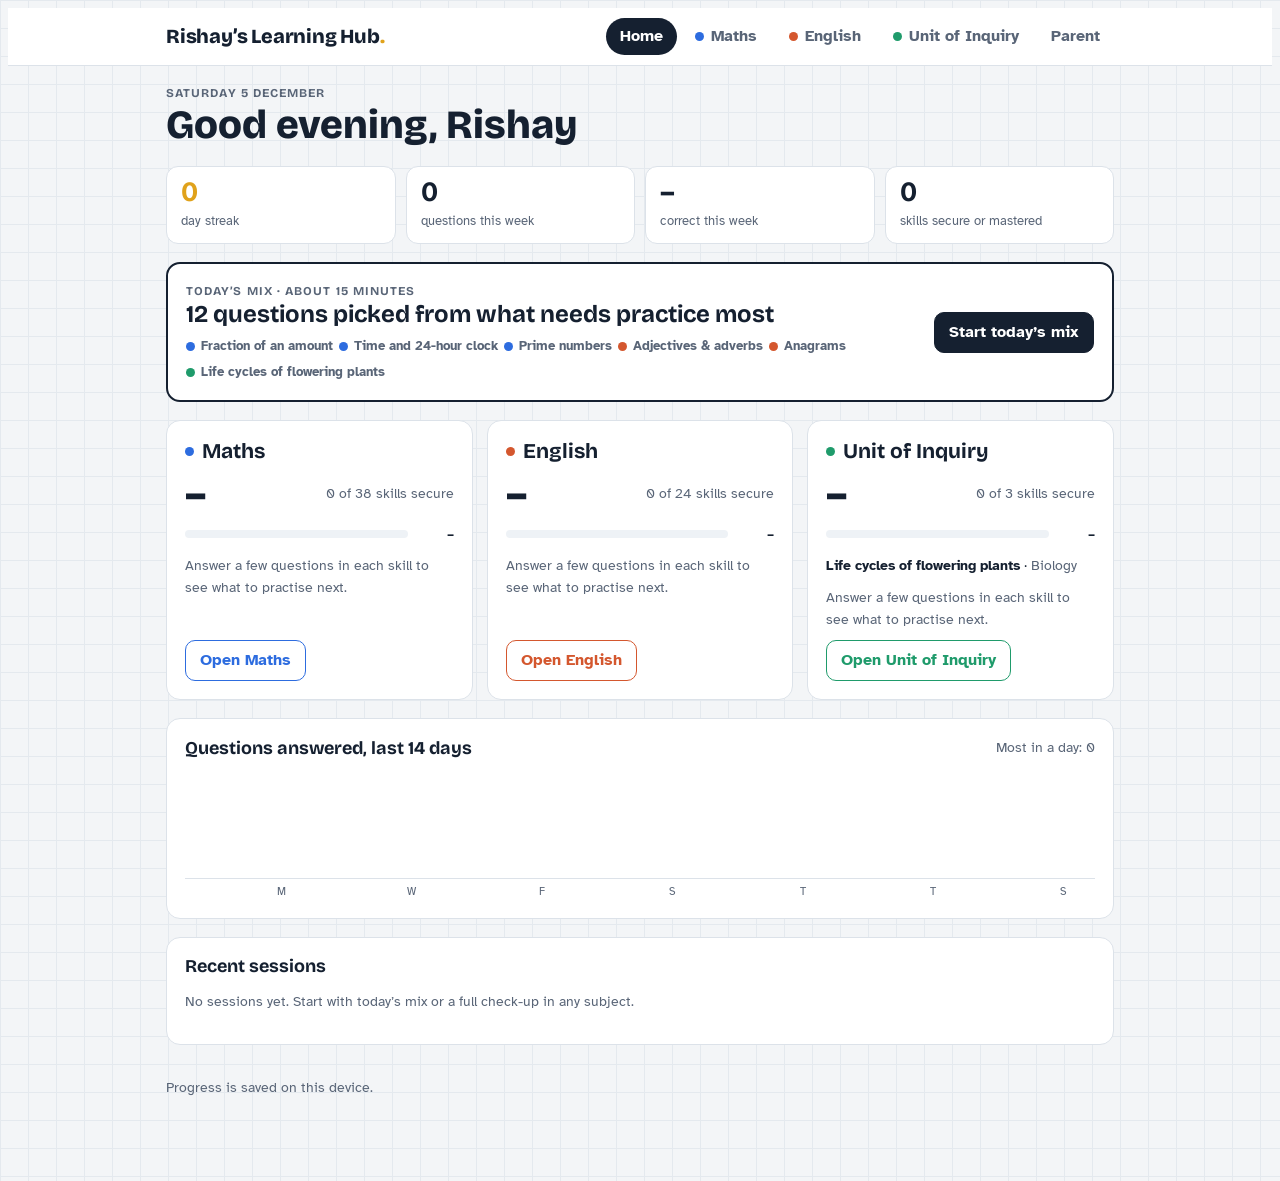
==== commit cd5cbf8d: "Add Maths Olympiad practice: 10 syllabus skills and timed competition rounds Sub-Junior Level 2 topi" ====
--- a/rishay-hub/index.html
+++ b/rishay-hub/index.html
@@ -202,6 +202,21 @@
 details summary{cursor:pointer}
 .bigword{font-family:var(--font-display);font-size:24px;font-weight:700;letter-spacing:.04em}
 .bigword mark{background:transparent;color:var(--eng);text-decoration:underline 3px;text-underline-offset:4px}
+.figwrap{overflow-x:auto;margin:4px 0 12px}
+.fig line{stroke:var(--ink);stroke-width:3;stroke-linecap:round}
+.fig circle{fill:var(--ink)}
+.fig text{fill:var(--muted);font:11px var(--font-body)}
+table.mini{width:auto;margin:6px 0 14px;font-size:16px}
+table.mini th,table.mini td{border:1px solid var(--line);padding:4px 10px;text-align:center}
+table.mini th{color:var(--ink);font-family:var(--font-body);font-size:15px}
+table.mini .pic{text-align:left}
+.pico{fill:var(--math);vertical-align:-3px;margin-right:3px}
+.pico .ring{fill:none;stroke:var(--math);stroke-width:1}
+.sl{position:absolute;width:1px;height:1px;overflow:hidden;clip:rect(0 0 0 0)}
+.clues{margin:6px 0 0;padding-left:22px;font-size:19px}
+.timer{font-family:var(--font-display);font-weight:800;font-size:20px;font-variant-numeric:tabular-nums}
+.timer.low{color:var(--bad)}
+.scheme{font-size:13px;color:var(--muted);font-weight:400}
 /* results */
 .score{font-family:var(--font-display);font-size:64px;font-weight:800;line-height:1;font-variant-numeric:tabular-nums}
 .review{display:flex;flex-direction:column;gap:10px}
@@ -477,6 +492,221 @@
    return mcq(`Which rule matches this machine? <br><span class="bignum" style="font-size:22px">${rows}</span>`,opts,0,`Check each pair: ${xs.map(x=>`${x} × ${m} + ${c} = ${m*x+c}`).join(", ")}. The rule is <b>× ${m} then + ${c}</b>.`);
  }}
 ];
+
+/* =========================================================
+   Maths Olympiad — Sub-Junior Level 2 (Grades 3–5)
+   Logical thinking, number and figure patterns, whole numbers, fractions and decimals,
+   guess-the-number, time, basic geometry, measurement, data handling.
+   Each gen(level) returns a typed question; toMCQ() turns numeric ones into 4-option MCQs
+   (using likely mistakes, "traps", as the wrong options) for the Individual round.
+   ========================================================= */
+const WEEK = ["Sunday","Monday","Tuesday","Wednesday","Thursday","Friday","Saturday"];
+const MONTHS = ["January","February","March","April","May","June","July","August","September","October","November","December"];
+const ord = n => { const s=n%100; if(s>=11&&s<=13) return n+"th"; return n+({1:"st",2:"nd",3:"rd"}[n%10]||"th"); };
+const sumDigits = n => String(n).split("").reduce((a,b)=>a+Number(b),0);
+const svgFig = (w,h,inner) => `<div class="figwrap"><svg class="fig" viewBox="0 0 ${w} ${h}" width="${w}" height="${h}" role="img" aria-label="Pattern figure">${inner}</svg></div>`;
+const LN = (x1,y1,x2,y2) => `<line x1="${x1}" y1="${y1}" x2="${x2}" y2="${y2}"/>`;
+const TX = (x,y,t) => `<text x="${x}" y="${y}" text-anchor="middle">${t}</text>`;
+function perms(a){ if(a.length<=1) return [a]; return a.flatMap((x,i)=>perms([...a.slice(0,i),...a.slice(i+1)]).map(p=>[x,...p])); }
+function fmtTime12(mins){ mins=((mins%1440)+1440)%1440; const h=Math.floor(mins/60), m=mins%60, h12=h%12||12; return `${h12}:${String(m).padStart(2,"0")} ${h<12?"am":"pm"}`; }
+function fmtDur(m){ const h=Math.floor(m/60), r=m%60; return `${h} h ${r} min`; }
+
+function toMCQ(q){
+  if(q.type!=="num") return q;
+  const a=q.ans, isInt=Number.isInteger(a), out=[];
+  const ok = x => Number.isFinite(x) && x!==a && (a<0 || x>=0) && (!isInt || Number.isInteger(x)) && !out.includes(x);
+  (q.traps||[]).forEach(x=>{ x=round6(x); if(out.length<3 && ok(x)) out.push(x); });
+  const step = Math.max(1, Math.round(Math.abs(a)*0.1));
+  [a+step, a-step, a+1, a-1, a+2*step, a*2, a+10, a-10].forEach(x=>{ x=round6(x); if(out.length<3 && ok(x)) out.push(x); });
+  const f = x => q.pre ? `${q.unit}${fmt(x)}` : q.unit ? `${fmt(x)} ${q.unit}` : fmt(x);
+  return {...mcq(q.prompt, [a,...out].map(f), 0, q.ex)};
+}
+
+const OLY = [
+ {id:"m.o.logic", strand:"Olympiad problem solving", name:"Logical thinking", desc:"Heads and legs, ages, handshakes, positions, gaps", gen(l){
+   const t = pick(l===1 ? ["legs","row","trees"] : l===2 ? ["legs","age","hands","log"] : ["pages","frog","age2","hands","legs"]);
+   if(t==="legs"){ const c=ri(l===1?3:8,l===1?12:30), h=ri(l===1?4:10,l===1?15:40), H=c+h, G=4*c+2*h, cows=Math.random()<.5;
+     return Q("num",`A farm has only hens and cows. Together they have <b>${H} heads</b> and <b>${G} legs</b>. How many <b>${cows?"cows":"hens"}</b> are there?`, cows?c:h, cows?c:h,
+       `Imagine all ${H} animals were hens: that gives ${2*H} legs. The ${G} − ${2*H} = ${G-2*H} extra legs belong to cows, 2 extra each, so there are ${G-2*H} ÷ 2 = <b>${c} cows</b> and ${H} − ${c} = <b>${h} hens</b>.`, {traps:[cows?h:c, G-2*H, Math.round(G/4)]}); }
+   if(t==="row"){ const p=ri(5,25), q=ri(5,25); return Q("num",`In a row of children, Rishay is <b>${ord(p)} from the left</b> and <b>${ord(q)} from the right</b>. How many children are in the row?`, p+q-1, p+q-1, `Adding ${p} + ${q} counts Rishay twice, so subtract 1: <b>${p+q-1}</b>.`, {traps:[p+q, p+q-2, p+q+1]}); }
+   if(t==="trees"){ const n=ri(6,25), d=pick([2,3,4,5,6,8,10]); return Q("num",`<b>${n} trees</b> are planted in a straight line, <b>${d} m</b> apart. How far is the first tree from the last?`, (n-1)*d, `${(n-1)*d} m`, `${n} trees have only ${n-1} gaps between them: ${n-1} × ${d} = <b>${(n-1)*d} m</b>.`, {unit:"m", traps:[n*d,(n+1)*d,(n-2)*d]}); }
+   if(t==="log"){ const k=ri(4,12), m=ri(2,9); return Q("num",`It takes <b>${m} minutes</b> to make one cut through a log. How long will it take to cut the log into <b>${k} pieces</b>?`, (k-1)*m, `${(k-1)*m} minutes`, `${k} pieces need only ${k-1} cuts: ${k-1} × ${m} = <b>${(k-1)*m} minutes</b>.`, {unit:"minutes", traps:[k*m,(k+1)*m,(k-2)*m]}); }
+   if(t==="age"){ const s=ri(5,12), k=pick([3,4,5]), f=k*s, y=f-2*s; return Q("num",`Rishay is <b>${s}</b> years old. His father is <b>${k} times</b> as old. In how many years will his father be exactly <b>twice</b> Rishay’s age?`, y, `${y} years`, `Father is ${f}. The age gap, ${f} − ${s} = ${f-s} years, never changes. Father is twice Rishay’s age when Rishay is ${f-s}, which is ${f-s} − ${s} = <b>${y} years</b> from now. Check: ${s+y} × 2 = ${f+y}.`, {unit:"years", traps:[s, f-s, y+s]}); }
+   if(t==="age2"){ const b=ri(6,20), d=ri(2,9), a=b+d, S=a+b; return Q("num",`The ages of two sisters add up to <b>${S}</b>. The elder is <b>${d} years</b> older than the younger. How old is the elder sister?`, a, `${a} years`, `Take away the difference: ${S} − ${d} = ${S-d}. That is twice the younger sister’s age, so she is ${b}, and the elder is ${b} + ${d} = <b>${a}</b>.`, {unit:"years", traps:[b, Math.round(S/2), S-d]}); }
+   if(t==="hands"){ const n=ri(l===2?5:10, l===2?10:25), ans=n*(n-1)/2; return Q("num",`At a party, <b>${n} friends</b> each shake hands with every other friend exactly once. How many handshakes are there?`, ans, ans, `Each of the ${n} people shakes ${n-1} hands: ${n} × ${n-1} = ${n*(n-1)}. That counts every handshake twice (once for each person), so divide by 2: <b>${ans}</b>.`, {traps:[n*(n-1), n*n, ans+n]}); }
+   if(t==="pages"){ const N=ri(110,350), ans=9+180+3*(N-99); return Q("num",`How many digits are needed to number the pages of a book from <b>1 to ${N}</b>?`, ans, ans, `Pages 1–9: 9 digits. Pages 10–99: 90 pages × 2 = 180 digits. Pages 100–${N}: ${N-99} pages × 3 = ${3*(N-99)} digits. Total: 9 + 180 + ${3*(N-99)} = <b>${ans}</b>.`, {traps:[3*N, ans-9, ans+3]}); }
+   let D,u,s; do{ u=ri(3,6); s=ri(1,u-1); D=ri(10,30); }while(D<=u); const days=Math.ceil((D-u)/(u-s))+1;
+   return Q("num",`A frog is at the bottom of a well <b>${D} m</b> deep. Each day it climbs up <b>${u} m</b>, but each night it slips back <b>${s} m</b>. On which day does it climb out?`, days, `Day ${days}`, `Each day-and-night the frog gains ${u} − ${s} = ${u-s} m. On its last day it climbs out before it can slip back, so it only needs to reach ${D} − ${u} = ${D-u} m by the start of a day. That takes ${Math.ceil((D-u)/(u-s))} full day(s), and it escapes on <b>day ${days}</b>.`, {traps:[Math.ceil(D/(u-s)), days+1, days-1]});
+ }},
+ {id:"m.o.numpat", strand:"Olympiad problem solving", name:"Number patterns", desc:"Growing gaps, alternating rules, Fibonacci, squares and cubes", gen(l){
+   const t = pick(l===1 ? ["alt","down"] : l===2 ? ["quad","muladd","squares","alt"] : ["fib","inter","quad","cubes","missing"]);
+   let terms, next, rule;
+   if(t==="down"){ const a=ri(150,500), d=ri(7,19); terms=[0,1,2,3,4].map(i=>a-i*d); next=a-5*d; rule=`subtract ${d} each time`; }
+   if(t==="alt"){ const a=ri(5,30), p=ri(6,14), q=ri(2,p-2); terms=[a]; for(let i=1;i<6;i++) terms.push(terms[i-1]+(i%2?p:-q)); next=terms[5]+p; rule=`add ${p}, then subtract ${q}, and repeat`; }
+   if(t==="quad"||t==="missing"){ const s=ri(1,20), d0=ri(1,5), k=ri(1,3); terms=[s]; for(let i=1;i<6;i++) terms.push(terms[i-1]+d0+(i-1)*k); next=terms[5]+d0+5*k; rule=`the gaps grow by ${k} each time: +${[0,1,2,3,4,5].map(i=>d0+i*k).join(", +")}`; }
+   if(t==="muladd"){ const m=pick([2,3]), c=pick([1,2,-1]), s=ri(c<0?2:1,5); terms=[s]; for(let i=1;i<5;i++) terms.push(terms[i-1]*m+c); next=terms[4]*m+c; rule=`multiply by ${m}, then ${c>0?"add":"subtract"} ${Math.abs(c)}`; }
+   if(t==="squares"){ const a=ri(2,8), c=pick([0,1,-1,2,3]); terms=[0,1,2,3,4].map(i=>(a+i)**2+c); next=(a+5)**2+c; rule=`square numbers ${a}², ${a+1}², ${a+2}², …${c?` ${c>0?"plus":"minus"} ${Math.abs(c)}`:""}`; }
+   if(t==="cubes"){ const c=pick([0,1,-1]); terms=[1,2,3,4,5].map(n=>n**3+c); next=6**3+c; rule=`cube numbers 1³, 2³, 3³, …${c?` ${c>0?"plus":"minus"} 1`:""}`; }
+   if(t==="fib"){ const a=ri(1,6), b=ri(2,9); terms=[a,b]; while(terms.length<7) terms.push(terms[terms.length-1]+terms[terms.length-2]); next=terms[6]+terms[5]; rule=`each term is the sum of the two before it`; }
+   if(t==="inter"){ const a=ri(1,10), p=ri(2,6), b=ri(40,70), q=ri(3,8); terms=[]; for(let i=0;i<7;i++) terms.push(i%2===0 ? a+(i/2)*p : b-((i-1)/2)*q); next=b-3*q; rule=`two patterns are woven together: the 1st, 3rd, 5th… terms go up by ${p}; the 2nd, 4th, 6th… go down by ${q}`; }
+   const last=terms[terms.length-1], prev=terms[terms.length-2], naive=last+(last-prev);
+   if(t==="missing"){ const k=3, ans=terms[k], shown=terms.map((x,i)=>i===k?"?":x);
+     return Q("num",`Find the missing number: <span class="bignum">${shown.join(", ")}</span>`, ans, ans, `Look at the gaps: ${rule}. So the missing term is <b>${ans}</b>.`, {traps:[Math.round((terms[k-1]+terms[k+1])/2), ans+1, ans-1, terms[k-1]+(terms[k-1]-terms[k-2])]}); }
+   return Q("num",`What comes next? <span class="bignum">${terms.join(", ")}, …</span>`, next, next, `Rule: ${rule}. So the next term is <b>${next}</b>.`, {traps:[naive, next+1, next-1, last+(terms[1]-terms[0])]});
+ }},
+ {id:"m.o.figpat", strand:"Olympiad problem solving", name:"Figure patterns", desc:"Matchstick shapes, dot patterns and growing grids", gen(l){
+   const t = pick(l===1 ? ["sq","tri"] : l===2 ? ["sq","tri","dots"] : ["rev","grid","dots","sq"]);
+   const g = (fig, i, x) => `<g transform="translate(${x},6)">${fig(i)}</g>${TX(x+fig.w(i)/2, fig===gridFig?84:70, "Pattern "+i)}`;
+   const sqFig = Object.assign(n => { let s=""; for(let i=0;i<=n;i++) s+=LN(i*18,20,i*18,38); for(let i=0;i<n;i++) s+=LN(i*18,20,i*18+18,20)+LN(i*18,38,i*18+18,38); return s; }, {w:n=>n*18});
+   const triFig = Object.assign(n => { let s=""; const H=31, B=46, W=20; for(let k=0;k<=n;k++){ const j=Math.floor(k/2); s += k%2===0 ? LN(j*W,B,j*W+W/2,B-H+15) : LN(j*W+W/2,B-H+15,(j+1)*W,B); } for(let i=0;i<n;i++){ const j=Math.floor(i/2); s += i%2===0 ? LN(j*W,B,j*W+W,B) : LN(j*W+W/2,B-H+15,j*W+W/2+W,B-H+15); } return s; }, {w:n=>Math.ceil((n+1)/2)*20});
+   const dotFig = Object.assign(n => { let s=""; for(let r=0;r<n;r++) for(let c=0;c<=r;c++) s+=`<circle cx="${(n-1-r)*5+c*10+4}" cy="${r*10+14}" r="3"/>`; return s; }, {w:n=>n*10});
+   const gridFig = Object.assign(n => { let s=""; const c=16, g=2; for(let i=0;i<=n;i++) for(let j=0;j<n;j++){ s+=LN(j*c+g,8+i*c,(j+1)*c-g,8+i*c)+LN(i*c,8+j*c+g,i*c,8+(j+1)*c-g); } return s; }, {w:n=>n*16});
+   const row = fig => { let x=10, s=""; [1,2,3].forEach(i=>{ s+=g(fig,i,x); x+=fig.w(i)+34; }); return svgFig(x, fig===gridFig?90:78, s); };
+   if(t==="sq"){ const n = l===1?ri(6,12):ri(15,50), a=3*n+1; return Q("num",`${row(sqFig)}Matchsticks are used to make a row of squares. How many matchsticks are needed for a row of <b>${n} squares</b>?`, a, a, `The first square needs 4 sticks; each new square shares a side, so it adds only 3. For ${n} squares: 4 + 3 × ${n-1} = <b>${a}</b> (the rule is 3 × squares + 1).`, {traps:[4*n, 3*n, 3*n+4]}); }
+   if(t==="tri"){ const n = l===1?ri(6,12):ri(15,40), a=2*n+1; return Q("num",`${row(triFig)}Matchsticks make a strip of triangles. How many matchsticks are needed for <b>${n} triangles</b>?`, a, a, `The first triangle needs 3 sticks; each new triangle shares a side, so it adds 2. For ${n} triangles: 3 + 2 × ${n-1} = <b>${a}</b> (the rule is 2 × triangles + 1).`, {traps:[3*n, 2*n, 2*n+2]}); }
+   if(t==="dots"){ const n = l===2?ri(6,12):ri(15,25), a=n*(n+1)/2; return Q("num",`${row(dotFig)}Each pattern adds a new row of dots. How many dots are in <b>pattern ${n}</b>?`, a, a, `Pattern ${n} has rows of 1, 2, 3, … ${n} dots. 1 + 2 + … + ${n} = ${n} × ${n+1} ÷ 2 = <b>${a}</b>.`, {traps:[n*n, n*(n-1)/2, n*(n+1)]}); }
+   if(t==="grid"){ const n=ri(4,8), a=2*n*(n+1); return Q("num",`${row(gridFig)}Matchsticks are used to make square grids: 1 × 1, 2 × 2, 3 × 3 and so on. How many matchsticks are needed for a <b>${n} × ${n}</b> grid?`, a, a, `A ${n} × ${n} grid has ${n+1} horizontal lines and ${n+1} vertical lines, each made of ${n} sticks: 2 × ${n+1} × ${n} = <b>${a}</b>.`, {traps:[4*n*n, (n+1)*(n+1), 2*n*n]}); }
+   const n=ri(20,60), T=3*n+1; return Q("num",`${row(sqFig)}Rishay has exactly <b>${T} matchsticks</b>. He uses all of them to make one row of squares like this. How many squares does he make?`, n, n, `n squares need 3n + 1 sticks. So 3n + 1 = ${T}, 3n = ${T-1}, n = ${T-1} ÷ 3 = <b>${n}</b>.`, {traps:[Math.floor(T/4), Math.floor(T/3)+1, n-1]});
+ }},
+ {id:"m.o.whole", strand:"Olympiad problem solving", name:"Whole-number puzzles", desc:"Missing digits, digit cards, counting multiples, remainders", gen(l){
+   const t = pick(l===1 ? ["madd","digits4","sum"] : l===2 ? ["mmul","even5","count","sum"] : ["incl","rem","odd","digits5"]);
+   if(t==="madd"){ const a=ri(100,899), b=ri(100,999-a), s=a+b, pos=ri(0,2), d=String(a)[pos], shown=String(a).split("").map((x,i)=>i===pos?"□":x).join("");
+     return Q("num",`What digit goes in the box? <span class="bignum">${shown} + ${b} = ${s}</span>`, +d, d, `${s} − ${b} = ${a}, so the missing digit is <b>${d}</b>.`, {traps:[(+d+1)%10, (+d+9)%10, s%10]}); }
+   if(t==="mmul"){ const a=ri(12,99), m=ri(3,9), p=a*m, pos=ri(0,1), d=String(a)[pos], shown=String(a).split("").map((x,i)=>i===pos?"□":x).join("");
+     return Q("num",`What digit goes in the box? <span class="bignum">${shown} × ${m} = ${p}</span>`, +d, d, `${p} ÷ ${m} = ${a}, so the missing digit is <b>${d}</b>.`, {traps:[(+d+1)%10, (+d+9)%10, (+d+2)%10]}); }
+   if(t==="sum"){ const n=ri(l===1?10:30, l===1?30:100), a=n*(n+1)/2; return Q("num",`What is <span class="bignum">1 + 2 + 3 + … + ${n}</span>?`, a, a, `Pair the numbers from the outside in: 1 + ${n}, 2 + ${n-1}, … each pair makes ${n+1}. There are ${n} ÷ 2 pairs, so the total is ${n} × ${n+1} ÷ 2 = <b>${a}</b>.`, {traps:[n*n, n*(n+1), n*(n-1)/2]}); }
+   if(t==="odd"){ const n=ri(10,40), L=2*n-1; return Q("num",`What is <span class="bignum">1 + 3 + 5 + … + ${L}</span>?`, n*n, n*n, `Adding odd numbers from 1 always gives a square: 1 = 1², 1 + 3 = 2², 1 + 3 + 5 = 3²… There are ${n} odd numbers up to ${L}, so the sum is ${n}² = <b>${n*n}</b>.`, {traps:[L*L, n*(n+1), (L+1)*L/2]}); }
+   if(t==="count"){ const k=pick([3,4,6,7,8,9]), A=ri(20,80), B=ri(200,600), ans=Math.floor(B/k)-Math.floor((A-1)/k); return Q("num",`How many numbers from <b>${A} to ${B}</b> (including both) are multiples of <b>${k}</b>?`, ans, ans, `Multiples of ${k} up to ${B}: ${Math.floor(B/k)}. Multiples of ${k} below ${A}: ${Math.floor((A-1)/k)}. So ${Math.floor(B/k)} − ${Math.floor((A-1)/k)} = <b>${ans}</b>.`, {traps:[Math.floor((B-A)/k), ans+1, ans-1]}); }
+   if(t==="incl"){ const [a,b]=pick([[2,3],[3,5],[2,5],[4,6],[3,4],[5,7],[4,10]]), N=ri(100,500), L=lcm(a,b), ans=Math.floor(N/a)+Math.floor(N/b)-Math.floor(N/L);
+     return Q("num",`How many numbers from <b>1 to ${N}</b> are divisible by <b>${a} or ${b}</b> (or both)?`, ans, ans, `Divisible by ${a}: ${Math.floor(N/a)}. Divisible by ${b}: ${Math.floor(N/b)}. Numbers divisible by both (multiples of ${L}) were counted twice: ${Math.floor(N/L)}. So ${Math.floor(N/a)} + ${Math.floor(N/b)} − ${Math.floor(N/L)} = <b>${ans}</b>.`, {traps:[Math.floor(N/a)+Math.floor(N/b), ans-Math.floor(N/L), Math.floor(N/L)]}); }
+   if(t==="rem"){ const ds=pick([[2,3,4],[3,4,5],[2,3,5],[4,5,6],[2,3,4,5,6]]), r=ri(1,Math.min(...ds)-1), L=ds.reduce(lcm), ans=L+r;
+     return Q("num",`What is the smallest number <b>greater than 10</b> that leaves a remainder of <b>${r}</b> when divided by each of ${ds.join(", ")}?`, ans, ans, `A number that leaves remainder ${r} is ${r} more than a common multiple. The lowest common multiple of ${ds.join(", ")} is ${L}, so the answer is ${L} + ${r} = <b>${ans}</b>.`, {traps:[L, L-r, ds.reduce((a,b)=>a*b)+r]}); }
+   const four = t==="digits4", n=four?4:5; let ds; do{ ds=shuffle([0,1,2,3,4,5,6,7,8,9]).slice(0,n); }while((four && ds.includes(0)) || (t==="even5" && (!ds.some(d=>d%2===0) || ds.every(d=>d%2===0))));
+   const nums = perms(ds).filter(p=>p[0]!==0).map(p=>Number(p.join("")));
+   if(t==="even5"){ const ev=nums.filter(x=>x%2===0), mx=Math.max(...ev); return Q("num",`Using each of the digits <b>${ds.join(", ")}</b> exactly once, what is the <b>largest even</b> 5-digit number you can make?`, mx, mx, `Put the largest digits first, but the last digit must be even. Choose the smallest even digit for the ones place and arrange the rest from largest to smallest: <b>${mx}</b>.`, {traps:[Math.max(...nums), Math.max(...nums.filter(x=>x%2===1)), ev.sort((a,b)=>b-a)[1]]}); }
+   const mx=Math.max(...nums), mn=Math.min(...nums);
+   return Q("num",`Using each of the digits <b>${ds.join(", ")}</b> exactly once, find the <b>difference</b> between the largest and the smallest ${n}-digit numbers you can make.`, mx-mn, mx-mn, `Largest: ${mx}. Smallest: ${mn}${ds.includes(0)?" (0 cannot go first)":""}. Difference: ${mx} − ${mn} = <b>${mx-mn}</b>.`, {traps:[mx-Number([...ds].sort((a,b)=>a-b).join("")), mx+mn, mx-mn+9]});
+ }},
+ {id:"m.o.fracdec", strand:"Olympiad problem solving", name:"Fractions and decimals challenge", desc:"Spending problems, fraction of a number, comparing, decimals", gen(l){
+   const t = pick(l===1 ? ["spend1","howmany","compare"] : l===2 ? ["spend2","fracof","decmul","howmany"] : ["tank","unitsum","spend2","dec2frac","compare"]);
+   if(t==="spend1"){ const p=pick([3,4,5,6,8]), A=p*ri(10,60), left=A*(p-1)/p; return Q("num",`Rishay had <b>₹${A}</b>. He spent ${frac(1,p)} of it on a book. How much money does he have left?`, left, `₹${left}`, `${frac(1,p)} of ₹${A} = ₹${A/p}. Left: ₹${A} − ₹${A/p} = <b>₹${left}</b>.`, {unit:"₹", pre:true, traps:[A/p, A-p, left-A/p]}); }
+   if(t==="spend2"){ const p=pick([2,3,4,5]), q=pick([2,3,4,5]), A=p*q*ri(5,30), r1=A-A/p, left=r1-r1/q;
+     return Q("num",`Meera had <b>₹${A}</b>. She spent ${frac(1,p)} of it on a gift, and then ${frac(1,q)} of <b>what was left</b> on snacks. How much money does she have now?`, left, `₹${left}`, `Gift: ${frac(1,p)} of ₹${A} = ₹${A/p}, leaving ₹${r1}. Snacks: ${frac(1,q)} of ₹${r1} = ₹${r1/q}. Now she has ₹${r1} − ₹${r1/q} = <b>₹${left}</b>.`, {unit:"₹", pre:true, traps:[A-A/p-A/q, r1, A/q]}); }
+   if(t==="fracof"){ let a,b,c,d; do{ b=pick([3,4,5,6,8]); a=ri(1,b-1); d=pick([3,4,5,6,8]); c=ri(1,d-1); }while(gcd(a,b)!==1||gcd(c,d)!==1||(a===c&&b===d)); const N=lcm(b,d)*ri(2,8), X=N*a/b, ans=N*c/d;
+     return Q("num",`${frac(a,b)} of a number is <b>${X}</b>. What is ${frac(c,d)} of the same number?`, ans, ans, `If ${frac(a,b)} is ${X}, then ${frac(1,b)} is ${X} ÷ ${a} = ${X/a}, and the whole number is ${X/a} × ${b} = ${N}. ${frac(c,d)} of ${N} = <b>${ans}</b>.`, {traps:[N, X*c/d, Math.round(X*d/c)]}); }
+   if(t==="howmany"){ const k=pick([0.25,0.5,0.2,0.05,0.1]), T=ri(2,9), ans=Math.round(T/k); return Q("num",`How many <b>${k}</b>s are there in <b>${T}</b>?`, ans, ans, `${k} = ${frac(...simp(Math.round(k*100),100))}, so there are ${Math.round(1/k)} of them in 1. In ${T}: ${T} × ${Math.round(1/k)} = <b>${ans}</b>.`, {traps:[round6(T*k), ans/10, ans*10]}); }
+   if(t==="decmul"){ const a=ri(2,9), b=ri(2,9), ans=round6(a*b/100); return Q("num",`<span class="bignum">0.${a} × 0.${b}</span> = ?`, ans, String(ans), `${a} × ${b} = ${a*b}. Each number has 1 decimal place, so the answer has 2: <b>${ans}</b>.`, {traps:[round6(a*b/10), round6((a+b)/10), round6(a*b/1000)]}); }
+   if(t==="tank"){ const d=pick([4,5,8,10]); let a,b; do{ a=ri(1,d-2); b=ri(a+1,d-1); }while(gcd(a,d)!==1||gcd(b,d)!==1); const k=ri(5,30), X=(b-a)*k, cap=d*k;
+     return Q("num",`A water tank is ${frac(a,d)} full. After <b>${X} litres</b> are added, it is ${frac(b,d)} full. How many litres does the full tank hold?`, cap, `${cap} litres`, `The ${X} litres filled ${frac(b,d)} − ${frac(a,d)} = ${frac(b-a,d)} of the tank. So ${frac(1,d)} is ${X} ÷ ${b-a} = ${k} litres, and the whole tank is ${k} × ${d} = <b>${cap} litres</b>.`, {unit:"litres", traps:[X*d, X+cap/d, k*b]}); }
+   if(t==="compare"){ let fs; do{ fs=Array.from({length:4},()=>{ const d=ri(3,12); return [ri(Math.ceil(d*0.35),Math.floor(d*0.85)),d]; }); }while(new Set(fs.map(f=>f[0]/f[1])).size<4 || fs.some(f=>f[0]<1||f[0]>=f[1]));
+     const big=Math.random()<.5, vals=fs.map(f=>f[0]/f[1]), k=vals.indexOf(big?Math.max(...vals):Math.min(...vals));
+     return mcq(`Which fraction is the <b>${big?"largest":"smallest"}</b>?`, fs.map(f=>frac(f[0],f[1])), k, `As decimals: ${fs.map(f=>`${f[0]}/${f[1]} ≈ ${(f[0]/f[1]).toFixed(3)}`).join(", ")}. So the ${big?"largest":"smallest"} is <b>${fs[k][0]}/${fs[k][1]}</b>.`); }
+   if(t==="unitsum"){ const set=pick([[[1,2],[1,4],[1,8]],[[1,2],[1,4],[1,8],[1,16]],[[1,2],[1,3],[1,6]],[[1,3],[1,6],[1,9]],[[1,2],[1,5],[1,10]]]);
+     const L=set.reduce((a,f)=>lcm(a,f[1]),1), N=set.reduce((a,f)=>a+L/f[1],0), [n,d]=simp(N,L), txt=(x,y)=>y===1?String(x):frac(x,y);
+     const wrong1=simp(set.length, set.reduce((a,f)=>a+f[1],0)), opts=[txt(n,d), txt(...wrong1), txt(...simp(N+1,L)), txt(...simp(Math.max(1,N-1),L))];
+     return mcq(`<span class="bignum">${set.map(f=>`${f[0]}/${f[1]}`).join(" + ")}</span> = ?`, [...new Set(opts)].length===4?opts:[txt(n,d),txt(...wrong1),txt(n+1,d+1),txt(n,d*2)], 0, `Use the common denominator ${L}: ${set.map(f=>`${L/f[1]}/${L}`).join(" + ")} = ${N}/${L}${(n!==N)?` = ${n}/${d}`:""}. (Adding tops and bottoms, ${wrong1[0]}/${wrong1[1]}, is a common mistake.)`); }
+   const D=pick([[0.125,1,8],[0.375,3,8],[0.6,3,5],[0.75,3,4],[0.04,1,25],[0.35,7,20],[0.625,5,8],[0.45,9,20]]); const others=shuffle([[1,8],[3,8],[3,5],[3,4],[1,25],[7,20],[5,8],[9,20],[2,5],[1,4]].filter(f=>f[0]/f[1]!==D[0])).slice(0,3);
+   return mcq(`Which fraction is equal to <b>${D[0]}</b>?`, [frac(D[1],D[2]), ...others.map(f=>frac(f[0],f[1]))], 0, `${D[0]} = ${Math.round(D[0]*1000)}/1000, which simplifies to <b>${D[1]}/${D[2]}</b>.`);
+ }},
+ {id:"m.o.guess", strand:"Olympiad problem solving", name:"Guess the number", desc:"Use clues about digits, multiples and primes", gen(l){
+   const lo=l===3?100:10, hi=l===3?999:99, dg=n=>String(n).split("").map(Number);
+   for(let tries=0; tries<200; tries++){
+     const target=ri(lo,hi), d=dg(target);
+     const props=[];
+     props.push(target%2===0 ? {t:"I am an even number.", f:n=>n%2===0} : {t:"I am an odd number.", f:n=>n%2===1});
+     [3,4,5,6,7,9].forEach(k=>{ if(target%k===0) props.push({t:`I am a multiple of ${k}.`, f:n=>n%k===0}); });
+     if(l>1 && isPrime(target)) props.push({t:"I am a prime number.", f:isPrime});
+     if(l>1 && Number.isInteger(Math.sqrt(target))) props.push({t:"I am a perfect square.", f:n=>Number.isInteger(Math.sqrt(n))});
+     const s=sumDigits(target); props.push({t:`My digits add up to ${s}.`, f:n=>sumDigits(n)===s});
+     if(l===3){ const p=d.reduce((a,b)=>a*b,1); if(p) props.push({t:`The product of my digits is ${p}.`, f:n=>dg(n).reduce((a,b)=>a*b,1)===p}); }
+     const a=d[d.length-2], b=d[d.length-1];
+     if(a!==b) props.push(a>b ? {t:"My tens digit is greater than my ones digit.", f:n=>dg(n)[dg(n).length-2]>dg(n)[dg(n).length-1]} : {t:"My ones digit is greater than my tens digit.", f:n=>dg(n)[dg(n).length-1]>dg(n)[dg(n).length-2]});
+     const w=l===3?200:30, rl=Math.max(lo,target-ri(3,w-3)), rh=Math.min(hi,rl+w); props.push({t:`I am between ${rl} and ${rh}.`, f:n=>n>rl&&n<rh});
+     const order=shuffle(props); let chosen=[], cand=Array.from({length:hi-lo+1},(_,i)=>lo+i);
+     for(const p of order){ const nc=cand.filter(p.f); if(nc.length<cand.length){ chosen.push(p); cand=nc; } if(cand.length===1) break; }
+     if(cand.length!==1 || chosen.length<2 || chosen.length>5) continue;
+     const near=[]; chosen.forEach((p,i)=>{ const others=chosen.filter((_,j)=>j!==i); Array.from({length:hi-lo+1},(_,k)=>lo+k).filter(n=>n!==target && others.every(o=>o.f(n))).slice(0,6).forEach(n=>{ if(!near.some(x=>x.n===n)) near.push({n, broke:p.t}); }); });
+     if(near.length<3) continue;
+     const ds=shuffle(near).slice(0,3);
+     return mcq(`Guess my number!<ul class="clues">${chosen.map(p=>`<li>${p.t}</li>`).join("")}</ul>`, [String(target), ...ds.map(x=>String(x.n))], 0,
+       `Only <b>${target}</b> fits every clue. ${ds.map(x=>`${x.n} breaks the clue “${x.broke}”`).join("; ")}.`);
+   }
+   return Q("num","Guess my number! <ul class=\"clues\"><li>I am a 2-digit number.</li><li>I am a multiple of 9.</li><li>My digits are the same.</li></ul>",99,"99","The 2-digit multiples of 9 with equal digits: only 99.",{traps:[88,90,81]});
+ }},
+ {id:"m.o.time", strand:"Olympiad problem solving", name:"Time and calendar puzzles", desc:"Days ahead, real calendars, fast clocks, clock-hand angles", gen(l){
+   const t = pick(l===1 ? ["dayafter","overnight"] : l===2 ? ["dayafter","gain","overnight"] : ["dates","angle","between","gain"]);
+   if(t==="dayafter"){ const i=ri(0,6), N=l===1?ri(10,60):ri(100,500), j=(i+N)%7; const opts=[j,(j+1)%7,(j+6)%7,(j+3)%7].map(x=>WEEK[x]);
+     return mcq(`Today is <b>${WEEK[i]}</b>. What day of the week will it be <b>${N} days</b> from today?`, opts, 0, `Every 7 days the weekday repeats. ${N} ÷ 7 = ${Math.floor(N/7)} weeks remainder <b>${N%7}</b>. Count ${N%7} day${N%7===1?"":"s"} on from ${WEEK[i]}: <b>${WEEK[j]}</b>.`); }
+   if(t==="overnight"){ const s=ri(20*12,23*12+11)*5, e=ri(4*12,8*12+11)*5, dur=1440-s+e, wrong=Math.abs(e-s);
+     const dopts=[dur]; [wrong, dur+60, dur-60, dur+30, dur-30, dur+120].forEach(x=>{ if(dopts.length<4 && x>0 && !dopts.includes(x)) dopts.push(x); });
+     return mcq(`A bus leaves Bengaluru at <b>${fmtTime12(s)}</b> and reaches Goa at <b>${fmtTime12(e)}</b> the next morning. How long is the journey?`, dopts.map(fmtDur), 0, `From ${fmtTime12(s)} to midnight is ${fmtDur(1440-s)}. From midnight to ${fmtTime12(e)} is ${fmtDur(e)}. Total: <b>${fmtDur(dur)}</b>.`); }
+   if(t==="gain"){ const g=ri(2,5), h1=ri(6,10), k=ri(5,9), act=(h1+k)*60, shown=act+g*k;
+     return mcq(`A clock gains <b>${g} minutes every hour</b>. It is set to the correct time at <b>${fmtTime12(h1*60)}</b>. What time will it show when the correct time is <b>${fmtTime12(act)}</b>?`, [fmtTime12(shown), fmtTime12(act+g), fmtTime12(act-g*k), fmtTime12(act+g*(k+1))], 0, `${k} hours pass, and the clock gains ${g} minutes each hour: ${k} × ${g} = ${g*k} minutes fast. ${fmtTime12(act)} + ${g*k} min = <b>${fmtTime12(shown)}</b>.`); }
+   if(t==="angle"){ const h=ri(1,11), m=pick([0,30,20,40,10,50]); let a=Math.abs(30*h-5.5*m); a=Math.min(a,360-a);
+     return Q("num",`What is the <b>smaller angle</b> between the hour hand and the minute hand of a clock at <b>${h}:${String(m).padStart(2,"0")}</b>?`, a, `${a}°`, `The minute hand is at ${6*m}° (6° per minute). The hour hand moves 30° per hour <i>and</i> 0.5° per minute: ${30*h} + ${m*0.5} = ${30*h+m*0.5}°. The difference is ${Math.abs(30*h+0.5*m-6*m)}°${Math.abs(30*h+0.5*m-6*m)>180?`, and the smaller angle is 360 − that = ${a}°`:""}. Answer: <b>${a}°</b>.`, {unit:"°", traps:[Math.min(Math.abs(30*h-6*m),360-Math.abs(30*h-6*m)), 360-a, a+15]}); }
+   const y=ri(2026,2030);
+   const randDate=()=>{ const m=ri(0,11), dd=ri(1,new Date(y,m+1,0).getDate()); return new Date(y,m,dd); };
+   let A=randDate(), B=randDate(); if(A>B) [A,B]=[B,A]; if(+A===+B) B=new Date(y,A.getMonth(),A.getDate()+40);
+   const days=Math.round((B-A)/864e5), dstr=x=>`${x.getDate()} ${MONTHS[x.getMonth()]} ${x.getFullYear()}`;
+   if(t==="between") return Q("num",`How many days are there from <b>${dstr(A)}</b> to <b>${dstr(B)}</b>, counting <b>both</b> days?`, days+1, days+1, `Count the days left in each month, then add. From ${dstr(A)} to ${dstr(B)} is ${days} days later; counting both the first and last day adds 1: <b>${days+1}</b>.`, {traps:[days, days+2, days-1]});
+   const j=B.getDay(), opts=[j,(j+1)%7,(j+6)%7,(j+2)%7].map(x=>WEEK[x]);
+   return mcq(`<b>${dstr(A)}</b> is a <b>${WEEK[A.getDay()]}</b>. What day of the week is <b>${dstr(B)}</b>?`, opts, 0, `${dstr(B)} is ${days} days after ${dstr(A)}. ${days} ÷ 7 = ${Math.floor(days/7)} weeks remainder ${days%7}, so move ${days%7} day${days%7===1?"":"s"} on from ${WEEK[A.getDay()]}: <b>${WEEK[j]}</b>.`);
+ }},
+ {id:"m.o.geom", strand:"Olympiad problem solving", name:"Basic geometry puzzles", desc:"Counting shapes, perimeters, diagonals, painted cubes", gen(l){
+   const t = pick(l===1 ? ["perim","rects"] : l===2 ? ["squares","rects","perim","ratio"] : ["squares","diag","cube","maxarea","ratio"]);
+   if(t==="perim"){ const k=ri(3,9), s=ri(2,9), P=s*(2*k+2); return Q("num",`<b>${k} identical squares</b>, each with sides of <b>${s} cm</b>, are placed side by side in a row to make one long rectangle. What is the perimeter of the rectangle?`, P, `${P} cm`, `The rectangle is ${k*s} cm long and ${s} cm wide. Perimeter = 2 × (${k*s} + ${s}) = <b>${P} cm</b>.`, {unit:"cm", traps:[4*s*k, 2*k*s, P+2*s]}); }
+   if(t==="rects"){ const n=ri(3,7), a=n*(n+1)/2; let s=""; for(let i=0;i<=n;i++) s+=LN(10+i*30,10,10+i*30,40); s+=LN(10,10,10+n*30,10)+LN(10,40,10+n*30,40);
+     return Q("num",`${svgFig(20+n*30,50,s)}How many rectangles of any size are there in this strip of <b>${n}</b> boxes? (A square counts as a rectangle.)`, a, a, `Rectangles 1 box long: ${n}; 2 boxes long: ${n-1}; … ${n} boxes long: 1. Total: ${Array.from({length:n},(_,i)=>n-i).join(" + ")} = <b>${a}</b>.`, {traps:[n, a-1, n*2]}); }
+   if(t==="squares"){ const n=l===2?3:pick([4,5]); let a=0; for(let k=1;k<=n;k++) a+=k*k; let s=""; const c=Math.floor(90/n); for(let i=0;i<=n;i++) s+=LN(10,10+i*c,10+n*c,10+i*c)+LN(10+i*c,10,10+i*c,10+n*c);
+     return Q("num",`${svgFig(20+n*c,20+n*c,s)}How many squares of <b>any size</b> are there in this ${n} × ${n} grid?`, a, a, `1 × 1 squares: ${n*n}. ${Array.from({length:n-1},(_,i)=>`${i+2} × ${i+2} squares: ${(n-i-1)**2}`).join(". ")}. Total: <b>${a}</b>.`, {traps:[n*n, a-1, n*n+1]}); }
+   if(t==="diag"){ const n=ri(5,12), names={5:"pentagon",6:"hexagon",7:"heptagon",8:"octagon",9:"nonagon",10:"decagon",11:"11-sided polygon",12:"dodecagon"}, a=n*(n-3)/2;
+     return Q("num",`How many <b>diagonals</b> does a ${names[n]} (${n} sides) have?`, a, a, `From each corner you can draw a diagonal to every corner except itself and its 2 neighbours: ${n-3} diagonals. ${n} × ${n-3} counts every diagonal twice, so ${n} × ${n-3} ÷ 2 = <b>${a}</b>.`, {traps:[n*(n-3), n*(n-1)/2, n]}); }
+   if(t==="cube"){ const n=ri(3,5), k=pick([0,1,2,3]), v=[(n-2)**3, 6*(n-2)**2, 12*(n-2), 8][k], lab=["no","exactly 1","exactly 2","exactly 3"][k];
+     return Q("num",`A large cube is painted red on all its faces and then cut into <b>${n*n*n} small cubes</b> (${n} × ${n} × ${n}). How many small cubes have <b>${lab} painted face${k===1?"":"s"}</b>?`, v, v, `3 faces: the 8 corners. 2 faces: along the 12 edges, ${n-2} on each = ${12*(n-2)}. 1 face: the middle of each of the 6 faces, ${(n-2)}² each = ${6*(n-2)**2}. No faces: the hidden inside cube, ${n-2}³ = ${(n-2)**3}. So the answer is <b>${v}</b>.`, {traps:[(n-2)**3, 6*(n-2)**2, 12*(n-2), 8, n*n].filter(x=>x!==v)}); }
+   if(t==="maxarea"){ const P=ri(10,30)*2, h=P/2, a=Math.floor(h/2)*Math.ceil(h/2); return Q("num",`A rectangle has whole-number sides and a perimeter of <b>${P} cm</b>. What is the <b>largest</b> area it can have?`, a, `${a} cm²`, `Length + width = ${P} ÷ 2 = ${h}. The area is largest when the sides are as close as possible: ${Math.floor(h/2)} × ${Math.ceil(h/2)} = <b>${a} cm²</b>.`, {unit:"cm²", traps:[(h-1), h*h, Math.floor(h/2)*Math.ceil(h/2)-Math.floor(h/2)+1]}); }
+   const R=pick([[1,2,3],[2,3,4],[1,1,2],[2,3,5],[1,4,5],[3,4,5],[2,2,5],[1,2,6],[4,5,6],[2,7,9]]), S=R[0]+R[1]+R[2], u=180/S, big=R[2]*u;
+   return Q("num",`The three angles of a triangle are in the ratio <b>${R.join(" : ")}</b>. What is the <b>largest</b> angle?`, big, `${big}°`, `There are ${R.join(" + ")} = ${S} equal parts, and the angles add up to 180°, so one part is 180 ÷ ${S} = ${u}°. The largest angle is ${R[2]} × ${u} = <b>${big}°</b>.`, {unit:"°", traps:[R[2]*10, 180-big, R[0]*u]});
+ }},
+ {id:"m.o.measure", strand:"Olympiad problem solving", name:"Measurement challenge", desc:"Balances, containers, rates and speed", gen(l){
+   const t = pick(l===1 ? ["glasses","ribbon"] : l===2 ? ["balance","box","speed","glasses"] : ["tank","balance2","rate","box","speed"]);
+   if(t==="glasses"){ const g=pick([150,200,250,300]), L=pick([1.5,2,2.5,3,3.5,4,4.5,5]), n=Math.floor(L*1000/g), r=L*1000-n*g;
+     return Q("num",`How many <b>${g} mL</b> glasses can be completely filled from a <b>${L} litre</b> bottle of juice?`, n, n, `${L} L = ${L*1000} mL. ${L*1000} ÷ ${g} = ${n}${r?` remainder ${r} mL, which is not enough for another glass`:""}. Answer: <b>${n}</b>.`, {traps:[n+1, Math.round(L*1000/g/10), n-1]}); }
+   if(t==="ribbon"){ const m=ri(3,9), p=pick([30,35,40,45,60,70]), n=Math.floor(m*100/p), left=m*100-n*p;
+     return Q("num",`A ribbon is <b>${m} m</b> long. Rishay cuts it into pieces <b>${p} cm</b> long. How many full pieces does he get?`, n, n, `${m} m = ${m*100} cm. ${m*100} ÷ ${p} = ${n} remainder ${left}, so he gets <b>${n}</b> full pieces${left?` with ${left} cm left over`:""}.`, {traps:[n+1, n-1, left||n+2]}); }
+   if(t==="balance"){ const a=pick([2,3,4,5]), b=pick([2,3,4,5].filter(x=>x!==a)), P=a*ri(10,40), apple=b*P/a, k=pick([2,3,4,6,8].filter(x=>x!==a)), ans=k*apple;
+     return Q("num",`<b>${a} apples</b> weigh the same as <b>${b} pears</b>. One pear weighs <b>${P} g</b>. How much do <b>${k} apples</b> weigh?`, ans, `${ans} g`, `${b} pears weigh ${b} × ${P} = ${b*P} g, so ${a} apples weigh ${b*P} g and one apple weighs ${b*P} ÷ ${a} = ${apple} g. ${k} apples: ${k} × ${apple} = <b>${ans} g</b>.`, {unit:"g", traps:[k*P, k*a*P/b, b*P]}); }
+   if(t==="balance2"){ const k=ri(30,45), B=3*k, mango=4*k, melon=10*k;
+     return Q("num",`<b>2 melons</b> weigh the same as <b>5 mangoes</b>. <b>3 mangoes</b> weigh the same as <b>4 bananas</b>. One banana weighs <b>${B} g</b>. How much does <b>one melon</b> weigh?`, melon, `${melon} g`, `4 bananas = ${4*B} g = 3 mangoes, so 1 mango = ${4*B} ÷ 3 = ${mango} g. 5 mangoes = ${5*mango} g = 2 melons, so 1 melon = ${5*mango} ÷ 2 = <b>${melon} g</b>.`, {unit:"g", traps:[5*mango, mango, Math.round(B*5/2)]}); }
+   if(t==="box"){ const n=ri(6,15), w=ri(4,12)*50, bx=ri(4,12)*50, tot=n*w+bx;
+     return Q("num",`A box holding <b>${n} identical books</b> weighs <b>${fmt(tot/1000)} kg</b>. The empty box weighs <b>${bx} g</b>. How much does <b>one book</b> weigh, in grams?`, w, `${w} g`, `${fmt(tot/1000)} kg = ${tot} g. Books alone: ${tot} − ${bx} = ${n*w} g. One book: ${n*w} ÷ ${n} = <b>${w} g</b>.`, {unit:"g", traps:[Math.round(tot/n), w+bx/n, tot-bx]}); }
+   if(t==="speed"){ const s=ri(3,6)*4, h=ri(1,3), m=pick([15,30,45]), d=s*h+s*m/60;
+     return Q("num",`A cyclist rides at a steady <b>${s} km per hour</b>. How far does she travel in <b>${h} hour${h>1?"s":""} ${m} minutes</b>?`, d, `${d} km`, `In ${h} hour${h>1?"s":""}: ${s} × ${h} = ${s*h} km. ${m} minutes is ${frac(m/15,4)} of an hour: ${frac(m/15,4)} × ${s} = ${s*m/60} km. Total: <b>${d} km</b>.`, {unit:"km", traps:[s*(h+m/100), s*h+m, s*h]}); }
+   if(t==="tank"){ const a=ri(6,15), b=ri(1,a-2), tm=ri(8,30), C=(a-b)*tm;
+     return Q("num",`An empty tank holds <b>${C} litres</b>. A tap fills it at <b>${a} litres per minute</b>, but a leak lets out <b>${b} litres per minute</b>. How many minutes does it take to fill the tank?`, tm, `${tm} minutes`, `Each minute the tank gains ${a} − ${b} = ${a-b} litres. ${C} ÷ ${a-b} = <b>${tm} minutes</b>.`, {unit:"minutes", traps:[Math.round(C/a), Math.round(C/(a+b)), tm+b]}); }
+   const r=ri(10,18), L0=ri(2,6), D0=L0*r, n=ri(8,30), D=r*n;
+   return Q("num",`A car uses <b>${L0} litres</b> of petrol to travel <b>${D0} km</b>. How many litres will it need for <b>${D} km</b>?`, n, `${n} litres`, `Find the distance for 1 litre: ${D0} ÷ ${L0} = ${r} km. Then ${D} ÷ ${r} = <b>${n} litres</b>.`, {unit:"litres", traps:[Math.round(D/L0), Math.round(D/D0*r), n+L0]});
+ }},
+ {id:"m.o.data", strand:"Olympiad problem solving", name:"Data handling challenge", desc:"Tables, pictographs, averages and frequency tables", gen(l){
+   const t = pick(l===1 ? ["table","picto"] : l===2 ? ["picto","avgadd","table"] : ["avgremove","freq","avgadd"]);
+   const names = shuffle(["Rishay","Meera","Kabir","Aanya","Dev","Zoya","Arjun"]).slice(0,5);
+   if(t==="table"){ const v=names.map(()=>ri(5,45)); let i,j; do{ i=ri(0,4); j=ri(0,4); }while(v[i]<=v[j]); const tb=`<table class="mini"><tr><th>Child</th>${names.map(n=>`<td>${n}</td>`).join("")}</tr><tr><th>Marbles</th>${v.map(x=>`<td>${x}</td>`).join("")}</tr></table>`;
+     if(Math.random()<.5) return Q("num",`${tb}How many more marbles does <b>${names[i]}</b> have than <b>${names[j]}</b>?`, v[i]-v[j], v[i]-v[j], `${v[i]} − ${v[j]} = <b>${v[i]-v[j]}</b>.`, {traps:[v[i]+v[j], v[i]-v[j]+1, Math.abs(v[(i+1)%5]-v[j])]});
+     const tot=v.reduce((a,b)=>a+b,0); return Q("num",`${tb}How many marbles do the five children have <b>altogether</b>?`, tot, tot, `${v.join(" + ")} = <b>${tot}</b>.`, {traps:[tot+10, tot-10, Math.round(tot/5)]}); }
+   if(t==="picto"){ const k=pick([2,4,10]), days=["Monday","Tuesday","Wednesday","Thursday","Friday"], halves=days.map(()=>ri(2,11)), counts=halves.map(h=>h*k/2), ico=half=>`<svg class="pico" viewBox="0 0 16 16" width="16" height="16" aria-hidden="true">${half?'<path d="M8 1 A7 7 0 0 0 8 15 Z"/><circle cx="8" cy="8" r="6.5" class="ring"/>':'<circle cx="8" cy="8" r="7"/>'}</svg>`, sym=h=>ico(false).repeat(Math.floor(h/2))+(h%2?ico(true):"")+`<span class="sl">${h/2} symbols</span>`;
+     let i,j; do{ i=ri(0,4); j=ri(0,4); }while(counts[i]<=counts[j]);
+     const tb=`<table class="mini"><tr><th colspan="2">Children who borrowed library books &nbsp; (${ico(false)} = ${k} children, ${ico(true)} = ${k/2})</th></tr>${days.map((d,x)=>`<tr><td>${d}</td><td class="pic">${sym(halves[x])}</td></tr>`).join("")}</table>`;
+     return Q("num",`${tb}How many <b>more</b> children borrowed books on <b>${days[i]}</b> than on <b>${days[j]}</b>?`, counts[i]-counts[j], counts[i]-counts[j], `${days[i]}: ${halves[i]/2} symbols × ${k} = ${counts[i]}. ${days[j]}: ${halves[j]/2} symbols × ${k} = ${counts[j]}. Difference: <b>${counts[i]-counts[j]}</b>.`, {traps:[(halves[i]-halves[j])/2, counts[i], counts[i]-counts[j]+k/2]}); }
+   if(t==="avgadd"){ const n=ri(4,9), A=ri(60,80), A2=A+ri(1,4), M=A2*(n+1)-n*A;
+     return Q("num",`The average mark of <b>${n} students</b> in a test is <b>${A}</b>. A new student who scored <b>${M}</b> joins the group. What is the new average?`, A2, A2, `Total for ${n} students: ${n} × ${A} = ${n*A}. Add ${M}: ${n*A+M}. New average: ${n*A+M} ÷ ${n+1} = <b>${A2}</b>.`, {traps:[Math.round((A+M)/2), A+1, A2+1]}); }
+   if(t==="avgremove"){ const A=ri(20,50); let B; do{ B=A+ri(-6,6); }while(B===A); const R=5*A-4*B;
+     return Q("num",`The average of <b>5 numbers</b> is <b>${A}</b>. When one number is removed, the average of the remaining 4 is <b>${B}</b>. Which number was removed?`, R, R, `Total of 5: 5 × ${A} = ${5*A}. Total of 4: 4 × ${B} = ${4*B}. Removed: ${5*A} − ${4*B} = <b>${R}</b>.`, {traps:[Math.abs(A-B), A+B, 5*A-B]}); }
+   let f; do{ f=[ri(1,8),ri(2,9),ri(2,9),ri(1,7),ri(1,5)]; }while(f.reduce((a,b)=>a+b,0)%2===0);
+   const sizes=[1,2,3,4,5], N=f.reduce((a,b)=>a+b,0), mid=(N+1)/2; let c=0, med=0; for(let i=0;i<5;i++){ c+=f[i]; if(c>=mid){ med=sizes[i]; break; } }
+   const tb=`<table class="mini"><tr><th>Shoe size</th>${sizes.map(s=>`<td>${s}</td>`).join("")}</tr><tr><th>Children</th>${f.map(x=>`<td>${x}</td>`).join("")}</tr></table>`;
+   return Q("num",`${tb}This table shows the shoe sizes of ${N} children. What is the <b>median</b> shoe size?`, med, med, `There are ${N} children, so the median is the ${ord(mid)} child when they are put in order. Running totals: ${f.map((x,i)=>`size ${i+1}: ${f.slice(0,i+1).reduce((a,b)=>a+b,0)}`).join(", ")}. The ${ord(mid)} child wears size <b>${med}</b>.`, {traps:[sizes[f.indexOf(Math.max(...f))], 3, med===5?4:med+1]});
+ }}
+];
+
 
 /* =========================================================
    English
@@ -1451,7 +1681,7 @@
 function currentUnit(){ const u = unitById(S.settings.currentUnit); return (u && allUnits().includes(u)) ? u : allUnits()[0] || null; }
 function uoiSkills(u){ return u.lois.map((l,i)=>({id:`u.${u.id}.${i}`, strand:u.title, name:l, desc:"", unit:u, loi:i})); }
 function skillById(id){
-  if(id.startsWith("m.")) return MATH.find(s=>s.id===id);
+  if(id.startsWith("m.")) return MATH.find(s=>s.id===id) || OLY.find(s=>s.id===id);
   if(id.startsWith("e.")) return ENG_SKILLS.find(s=>s.id===id);
   const m = id.match(/^u\.(.+)\.(\d+)$/); if(!m) return null; const u = unitById(m[1]); return u ? uoiSkills(u)[+m[2]] : null;
 }
@@ -1508,7 +1738,7 @@
 }
 function todaysMix(){
   const items = [];
-  const ms = MATH.slice().sort((a,b)=>priority(b.id)-priority(a.id)).slice(0,5);
+  const ms = [...MATH.slice().sort((a,b)=>priority(b.id)-priority(a.id)).slice(0,4), OLY.slice().sort((a,b)=>priority(b.id)-priority(a.id))[0]];
   ms.forEach(s=>items.push({skill:s.id, lazy:true}));
   const forced = ["e.synonyms","e.marrs.spell"].map(skillById); forced.forEach(s=>items.push(...poolItems(s,1)));
   ENG_SKILLS.filter(s=>!forced.includes(s)).sort((a,b)=>priority(b.id)-priority(a.id)).slice(0,2).forEach(s=>items.push(...poolItems(s,1)));
@@ -1611,7 +1841,7 @@
     <button class="btn solid" type="button" id="startMix">Start today’s mix</button>
   </section>
   <div class="grid3">
-    ${subjCard("math","Maths",MATH)}
+    ${subjCard("math","Maths",[...MATH,...OLY])}
     ${subjCard("eng","English",ENG_SKILLS)}
     ${u ? subjCard("uoi","Unit of Inquiry",uoiSkills(u),`<div class="small"><b>${esc(u.title)}</b> · <span class="muted">${esc(u.theme)}</span></div>`) : `<section class="card subj"><h3><span class="dot d-uoi"></span>Unit of Inquiry</h3><p class="muted small">Add Rishay’s current unit to start.</p><div class="row"><button class="btn uoi" type="button" data-go="unitform">Add a unit</button></div></section>`}
   </div>
@@ -1619,10 +1849,23 @@
   <section class="card"><h3 style="font-size:18px;margin-bottom:6px">Recent sessions</h3>${recent.length ? recent.map(sessRow).join("") : `<p class="muted small">No sessions yet. Start with today’s mix or a full check-up in any subject.</p>`}</section>
   <p class="status" id="sync">${esc(syncMsg)}</p>`;
 }
-function sessRow(s){ const p = s.n ? Math.round(s.score/s.n*100) : 0; return `<div class="sess"><span class="dot d-${s.subject==="mix"?"math":s.subject}" style="${s.subject==="mix"?"background:var(--chart)":""}"></span><span>${esc(s.title)} <span class="muted small">· ${new Date(s.at).toLocaleDateString("en-IN",{day:"numeric",month:"short"})}${s.mins?` · ${s.mins} min`:""}</span></span><span class="sc">${fmtScore(s.score)}/${s.n} · ${p}%</span></div>`; }
+function sessRow(s){ const p = s.n ? Math.round(s.score/s.n*100) : 0; return `<div class="sess"><span class="dot d-${s.subject==="mix"?"math":s.subject}" style="${s.subject==="mix"?"background:var(--chart)":""}"></span><span>${esc(s.title)} <span class="muted small">· ${new Date(s.at).toLocaleDateString("en-IN",{day:"numeric",month:"short"})}${s.mins?` · ${s.mins} min`:""}</span></span><span class="sc">${s.max ? `${s.marks}/${s.max} marks` : `${fmtScore(s.score)}/${s.n} · ${p}%`}</span></div>`; }
 const fmtScore = x => (Math.round(x*2)/2).toString();
 
 function skillRow(s, subj){ const st = stat(s.id); return `<div class="li"><div><div class="nm">${esc(s.name)}</div>${s.desc?`<div class="ds">${esc(s.desc)}</div>`:""}</div>${meter(mastery(st), subj)}${chip(st)}<button class="btn sm ${subj}" type="button" data-practise="${esc(s.id)}">Practise</button></div>`; }
+function mathFeatured(){
+  const best = k => { const xs=S.sessions.filter(x=>x.kind===k && x.max); return xs.length ? Math.max(...xs.map(x=>x.marks)) : null; };
+  const bi=best("oly-ind"), bt=best("oly-team");
+  return `<section class="card">
+    <div class="eyebrow">Maths Olympiad · Sub-Junior Level 2 (Grades 3–5)</div>
+    <h2 style="font-size:24px;margin:4px 0 6px">Competition practice</h2>
+    <p class="small muted" style="margin:0 0 12px">Every syllabus topic: logical thinking, number and figure patterns, operations with whole numbers, fractions and decimals, guessing numbers from their properties, time problems, basic geometry, measurement and data handling. Questions in the rounds are set at the harder levels.</p>
+    <div class="grid3">
+      <div class="subj"><h3>Individual round</h3><p class="small" style="margin:0">30 multiple-choice questions · 60 minutes<br>Correct +4 · wrong −1 · skipped 0</p><p class="small muted" style="margin:0">${bi===null?"Not tried yet":`Best: ${bi}/120`}</p><div class="row"><button class="btn solid" type="button" data-oly="ind">Start individual round</button></div></div>
+      <div class="subj"><h3>Team round</h3><p class="small" style="margin:0">10 problems · 60 minutes · type the answer<br>Correct +10 · no penalty</p><p class="small muted" style="margin:0">${bt===null?"Not tried yet":`Best: ${bt}/100`}</p><div class="row"><button class="btn solid" type="button" data-oly="team">Start team round</button></div></div>
+      <div class="subj"><h3>Quick challenge</h3><p class="small" style="margin:0">10 problems, one from each topic, with the full solution after each answer. Difficulty adapts to Rishay.</p><div class="row"><button class="btn math" type="button" data-oly="quick">Start quick challenge</button></div></div>
+    </div></section>`;
+}
 function engFeatured(){
   const m = id => mastery(stat(id));
   const card = (title, body, btn, key, ids) => `<section class="card subj"><h3>${title}</h3><p class="small muted" style="margin:0">${body}</p>${meter(subjectMastery(ids.map(skillById)),"eng")}<div class="row"><button class="btn solid" type="button" data-quiz="${key}">${btn}</button></div></section>`;
@@ -1640,14 +1883,14 @@
   </section>`;
 }
 function subjectView(subj){
-  const skills = subj==="math" ? MATH : ENG_SKILLS, label = subj==="math"?"Maths":"English";
+  const skills = subj==="math" ? [...MATH,...OLY] : ENG_SKILLS, label = subj==="math"?"Maths":"English";
   const strands = [...new Set(skills.map(s=>s.strand))];
   const m = subjectMastery(skills);
   const fullN = subj==="math" ? MATH.length : 20;
   return `<div class="shead"><div><div class="eyebrow">${securedCount(skills)} of ${skills.length} skills secure</div><h1><span class="dot d-${subj}"></span>${label}</h1></div>
     <div class="row"><span class="small muted">Overall mastery</span><div style="width:200px">${meter(m,subj)}</div><button class="btn solid" type="button" data-fulltest="${subj}">Full check-up · ${fullN} questions</button></div></div>
   <p class="note">${subj==="math" ? "Maths questions are made fresh each time and get harder as a skill becomes secure (level 1 → 3). Every answer shows the worked method." : "Grammar, spelling bee, synonyms, figurative language and reading. Every answer shows the rule or meaning behind it."} “Mastery” weighs recent answers more than old ones, so it reflects what Rishay knows now.</p>
-  ${subj==="eng" ? engFeatured() : ""}
+  ${subj==="eng" ? engFeatured() : mathFeatured()}
   ${strands.map(st=>{ const ss=skills.filter(s=>s.strand===st); return `<section class="card strand"><div class="strand-h"><h3>${esc(st)}</h3><button class="btn sm" type="button" data-strand="${subj}|${esc(st)}">Test this strand · ${Math.min(ss.length*2,16)} questions</button></div><div class="list">${ss.map(s=>skillRow(s,subj)).join("")}</div></section>`; }).join("")}`;
 }
 
@@ -1690,9 +1933,9 @@
 
 function parentView(){
   const filt = view.filter || "all";
-  const rows = [...MATH, ...ENG_SKILLS, ...allUnits().flatMap(uoiSkills)].filter(s=>filt==="all"||subjOf(s.id)===filt)
+  const rows = [...MATH, ...OLY, ...ENG_SKILLS, ...allUnits().flatMap(uoiSkills)].filter(s=>filt==="all"||subjOf(s.id)===filt)
     .map(s=>({s, st:stat(s.id), m:mastery(stat(s.id))})).sort((a,b)=>(a.m===null?2:a.m)-(b.m===null?2:b.m));
-  const attention = [...MATH, ...ENG_SKILLS, ...allUnits().flatMap(uoiSkills)].map(s=>({s,st:stat(s.id),m:mastery(stat(s.id))})).filter(x=>x.m!==null && x.st.n>=3 && x.m<0.75).sort((a,b)=>a.m-b.m).slice(0,6);
+  const attention = [...MATH, ...OLY, ...ENG_SKILLS, ...allUnits().flatMap(uoiSkills)].map(s=>({s,st:stat(s.id),m:mastery(stat(s.id))})).filter(x=>x.m!==null && x.st.n>=3 && x.m<0.75).sort((a,b)=>a.m-b.m).slice(0,6);
   let totalN=0,totalC=0; Object.values(S.progress.skills).forEach(st=>{totalN+=st.n;totalC+=st.c});
   const ws = weekStats(), mins7 = S.sessions.filter(s=>Date.now()-s.at<7*864e5).reduce((a,s)=>a+(s.mins||0),0);
   const mistakes = S.sessions.flatMap(s=>(s.wrong||[]).map(w=>({...w, at:s.at}))).slice(0,25);
@@ -1746,14 +1989,19 @@
 }
 
 /* ---------- quiz ---------- */
-function startQuiz(title, subject, items){
+let timerT = null;
+const fmtClock = ms => { const sec=Math.max(0,Math.ceil(ms/1000)); return `${Math.floor(sec/60)}:${String(sec%60).padStart(2,"0")}`; };
+function startQuiz(title, subject, items, opts={}){
   if(!items.length) return;
-  quiz = {id:uid(), title, subject, items, i:0, results:[], startedAt:Date.now(), done:false, run:{}, cur:null, sel:null, checked:false, fb:null};
+  quiz = {id:uid(), title, subject, items, i:0, results:[], startedAt:Date.now(), done:false, run:{}, cur:null, sel:null, checked:false, fb:null,
+    exam:!!opts.exam, scheme:opts.scheme||null, kind:opts.kind||null, deadline: opts.minutes ? Date.now()+opts.minutes*60000 : 0};
+  clearInterval(timerT);
+  if(quiz.deadline) timerT = setInterval(()=>{ if(!quiz || quiz.done){ clearInterval(timerT); return; } const left=quiz.deadline-Date.now(), el=$("#timer"); if(el){ el.textContent=fmtClock(left); el.classList.toggle("low", left<5*60000); } if(left<=0){ clearInterval(timerT); quiz.timeUp=true; endQuiz(true); } }, 1000);
   prepare(); go("quiz");
 }
 function prepare(){
   const it = quiz.items[quiz.i];
-  if(it.lazy){ const sk = skillById(it.skill); const base = levelFor(it.skill), adj = quiz.run[it.skill]||0; it.level = Math.max(1,Math.min(3,base+adj)); it.q = sk.gen(it.level, quiz.used || (quiz.used = new Set())); }
+  if(it.lazy){ const sk = skillById(it.skill); const base = levelFor(it.skill), adj = quiz.run[it.skill]||0; it.level = it.fix || Math.max(1,Math.min(3,base+adj)); it.q = sk.gen(it.level, quiz.used || (quiz.used = new Set())); if(it.asMcq) it.q = toMCQ(it.q); }
   quiz.sel = null; quiz.checked = false; quiz.fb = null; quiz.hintUsed = false;
 }
 function quizView(){
@@ -1771,7 +2019,7 @@
   const passage = it.q.passage || (it.passage);
   const pass = passage ? `<details class="passage ${passage.poem?"poem":""} ${passage.letter?"letter":""}" open><summary>${esc(passage.kind)}: ${esc(passage.title)}</summary>${passage.text.split(/\n\s*\n/).map(t=>`<p>${esc(t)}</p>`).join("")}</details>` : "";
   return `<div class="quiz">
-    <div class="qtop"><div><div class="eyebrow">${esc(quiz.title)}</div><b>Question ${quiz.i+1} of ${n}</b></div><button class="btn sm" type="button" id="endQuiz">${quiz.confirmEnd?"Tap again to finish now":"Finish early"}</button></div>
+    <div class="qtop"><div><div class="eyebrow">${esc(quiz.title)}</div><b>Question ${quiz.i+1} of ${n}</b>${quiz.scheme?` <span class="scheme">· correct +${quiz.scheme.right}${quiz.scheme.wrong?`, wrong ${quiz.scheme.wrong}`:", no penalty"}, skipped 0</span>`:""}</div><div class="row">${quiz.deadline?`<span class="timer${quiz.deadline-Date.now()<5*60000?" low":""}" id="timer" aria-label="Time left">${fmtClock(quiz.deadline-Date.now())}</span>`:""}<button class="btn sm" type="button" id="endQuiz">${quiz.confirmEnd?"Tap again to finish now":"Finish early"}</button></div></div>
     <div class="qprog" aria-hidden="true"><i style="width:${p}%"></i></div>
     <section class="qcard">
       <div class="qmeta"><span class="tag"><span class="dot d-${subj}"></span>${esc(sk?sk.name:"")}</span>${it.level && !(sk&&sk.flat)?`<span class="lvl" aria-label="Level ${it.level} of 3">${[1,2,3].map(x=>`<i class="${x<=it.level?"on":""}"></i>`).join("")} Level ${it.level}</span>`:""}</div>
@@ -1780,7 +2028,7 @@
       ${input}
       <div id="fbBox">${quiz.fb ? fbHTML() : ""}</div>
       <div class="qactions"><span class="small muted">${q.type==="mcq"?"Press A–D or click an answer.":q.type==="multi"?"Click every correct word, then check.":"Press Enter to check."}</span>
-        ${quiz.checked ? `<button class="btn solid" type="button" id="nextQ">${quiz.i+1<n?"Next question":"See results"}</button>` : quiz.pendingSelf ? "" : `<button class="btn solid" type="button" id="checkQ" ${quiz.busy?"disabled":""}>${quiz.busy?"Checking…":"Check answer"}</button>`}
+        <span class="row">${quiz.exam && !quiz.checked ? `<button class="btn" type="button" id="skipQ">Skip (0 marks)</button>` : ""}${quiz.checked ? `<button class="btn solid" type="button" id="nextQ">${quiz.i+1<n?"Next question":"See results"}</button>` : quiz.pendingSelf ? "" : `<button class="btn solid" type="button" id="checkQ" ${quiz.busy?"disabled":""}>${quiz.busy?"Checking…":quiz.exam?"Submit answer":"Check answer"}</button>`}</span>
       </div>
     </section></div>`;
 }
@@ -1829,35 +2077,41 @@
     if(recent.slice(-2).every(x=>x>=1) && recent.length>=2) r[k] = Math.min(2,(r[k]||0)+1); if(score<1 && recent.slice(-2).every(x=>x<1) && recent.length>=2) r[k] = Math.max(-2,(r[k]||0)-1); }
   const given = q.type==="mcq" ? (quiz.sel===null?"":stripHtml(q.opts[quiz.sel])) : q.type==="multi" ? (quiz.sel||[]).map(i=>q.opts[i]).join(", ") : String(quiz.sel||"");
   quiz.results.push({skill:it.skill, score, p:stripHtml(q.prompt).slice(0,220), given:given.slice(0,300), correct:stripHtml(q.show).slice(0,300), ex:q.ex, promptHtml:q.prompt, showHtml:q.show});
+  if(quiz.exam){ nextQ(); return; }
   render();
 }
 function nextQ(){ if(quiz.i+1 < quiz.items.length){ quiz.i++; prepare(); render(); } else endQuiz(false); }
 function endQuiz(early){
   if(!quiz || quiz.done) return;
-  quiz.done = true;
-  const res = quiz.results; if(!res.length){ quiz = null; return; }
+  quiz.done = true; clearInterval(timerT);
+  const res = quiz.results; if(!res.length && !quiz.scheme){ quiz = null; return; }
   const score = res.reduce((a,r)=>a+r.score,0), mins = Math.max(1, Math.round((Date.now()-quiz.startedAt)/60000));
   const skills = {}; res.forEach(r=>{ const s=skills[r.skill]||(skills[r.skill]=[0,0]); s[0]++; s[1]+=r.score; });
   const sess = {id:quiz.id, at:Date.now(), title:quiz.title+(early?" (finished early)":""), subject:quiz.subject, n:res.length, score, mins, skills,
-    wrong:res.filter(r=>r.score<1).slice(0,20).map(r=>({skill:r.skill, p:r.p, given:r.given, correct:r.correct}))};
+    wrong:res.filter(r=>r.score<1).slice(0,20).map(r=>({skill:r.skill, p:r.p, given:r.skipped?"(skipped)":r.given, correct:r.correct}))};
+  if(quiz.scheme){ const c=res.filter(r=>r.score>=1).length, w=res.filter(r=>!r.skipped && r.score<1).length, sk=res.filter(r=>r.skipped).length, na=quiz.items.length-res.length;
+    sess.marks = c*quiz.scheme.right + w*quiz.scheme.wrong; sess.max = quiz.items.length*quiz.scheme.right; sess.kind = quiz.kind; quiz.tally = {c, w, sk, na, marks:sess.marks, max:sess.max}; }
   S.sessions.unshift(sess); if(S.sessions.length>300) S.sessions.length=300;
   persistLocal(); dbWrite("sessions/"+sess.id, sess); flushProgress();
   view = {name:"results"}; render(); window.scrollTo({top:0});
 }
 function resultsView(){
-  const res = quiz.results, n = res.length, score = res.reduce((a,r)=>a+r.score,0), pct = Math.round(score/n*100);
+  const res = quiz.results, n = res.length, score = res.reduce((a,r)=>a+r.score,0), pct = n ? Math.round(score/n*100) : 0, T = quiz.tally;
   const msg = pct>=90?"Outstanding work!":pct>=75?"Great job — you know most of this well.":pct>=50?"Good effort. Look at the mistakes below and try again.":"This is tricky. Read each explanation, then practise the weakest skill.";
   const bySkill = {}; res.forEach(r=>{ const s=bySkill[r.skill]||(bySkill[r.skill]=[0,0]); s[0]++; s[1]+=r.score; });
   const worst = Object.entries(bySkill).sort((a,b)=>a[1][1]/a[1][0]-b[1][1]/b[1][0])[0];
   return `<div class="quiz"><section class="qcard">
     <div class="eyebrow">${esc(quiz.title)}</div>
-    <div class="row" style="gap:20px;margin-top:8px"><span class="score">${fmtScore(score)}<span class="muted" style="font-size:32px">/${n}</span></span><div><h2 style="font-size:24px">${msg}</h2><p class="muted" style="margin:4px 0 0">${pct}% correct · ${Math.max(1,Math.round((Date.now()-quiz.startedAt)/60000))} minutes</p></div></div>
+    ${T ? `<div class="row" style="gap:20px;margin-top:8px"><span class="score">${T.marks}<span class="muted" style="font-size:32px">/${T.max}</span></span><div><h2 style="font-size:24px">${quiz.timeUp?"Time’s up! ":""}${T.marks>=T.max*0.75?"Excellent, competition-ready!":T.marks>=T.max*0.5?"Strong effort. Study the solutions below.":"These are hard problems. Learn from every solution below."}</h2>
+      <p class="muted" style="margin:4px 0 0">${T.c} correct (+${T.c*quiz.scheme.right})${quiz.scheme.wrong?` · ${T.w} wrong (${T.w*quiz.scheme.wrong})`:` · ${T.w} wrong`} · ${T.sk} skipped${T.na?` · ${T.na} not reached`:""} · ${(m=>`${m} minute${m===1?"":"s"}`)(Math.max(1,Math.round((Date.now()-quiz.startedAt)/60000)))}</p></div></div>
+      ${quiz.scheme.wrong ? `<p class="note" style="margin-top:12px">Marking tip: with +${quiz.scheme.right} for correct and ${quiz.scheme.wrong} for wrong, an educated guess pays off. If you can rule out even one option, guessing gains marks on average. Skip only when you have no idea at all and time is short.</p>` : ""}`
+    : `<div class="row" style="gap:20px;margin-top:8px"><span class="score">${fmtScore(score)}<span class="muted" style="font-size:32px">/${n}</span></span><div><h2 style="font-size:24px">${msg}</h2><p class="muted" style="margin:4px 0 0">${pct}% correct · ${(m=>`${m} minute${m===1?"":"s"}`)(Math.max(1,Math.round((Date.now()-quiz.startedAt)/60000)))}</p></div></div>`}
     <div class="table-wrap" style="margin-top:16px"><table><thead><tr><th>Skill</th><th class="num">Score</th><th>Mastery now</th></tr></thead><tbody>
     ${Object.entries(bySkill).map(([id,[k,c]])=>{ const sk=skillById(id); return `<tr><td class="wrap"><span class="dot d-${subjOf(id)}"></span> ${esc(sk?sk.name:id)}</td><td class="num">${fmtScore(c)}/${k}</td><td style="min-width:160px">${meter(mastery(stat(id)),subjOf(id))}</td></tr>`; }).join("")}
     </tbody></table></div>
     <div class="row" style="margin-top:16px">${worst && worst[1][1]<worst[1][0] ? `<button class="btn solid" type="button" data-practise="${esc(worst[0])}">Practise ${esc((skillById(worst[0])||{name:""}).name)}</button>`:""}<button class="btn" type="button" data-go="home">Back to home</button></div>
   </section>
-  ${res.some(r=>r.score<1) ? `<section class="qcard"><h3 style="font-size:20px;margin-bottom:10px">Look again at these</h3><div class="review">${res.filter(r=>r.score<1).map(r=>`<div class="rv"><div class="p">${r.promptHtml}</div><div class="a">Your answer: <b>${esc(r.given||"(blank)")}</b> · Correct: <b>${r.showHtml}</b></div>${r.ex?`<div class="a muted">${r.ex}</div>`:""}</div>`).join("")}</div></section>` : ""}
+  ${res.some(r=>r.score<1) ? `<section class="qcard"><h3 style="font-size:20px;margin-bottom:10px">${T?"Solutions to the ones you missed":"Look again at these"}</h3><div class="review">${res.filter(r=>r.score<1).map(r=>`<div class="rv"><div class="p">${r.promptHtml}</div><div class="a">Your answer: <b>${r.skipped?"skipped":esc(r.given||"(blank)")}</b> · Correct: <b>${r.showHtml}</b></div>${r.ex?`<div class="a muted">${r.ex}</div>`:""}</div>`).join("")}</div></section>` : ""}
   </div>`;
 }
 function focusAnswer(){ const el = $("#ans"); if(el && !el.disabled) el.focus({preventScroll:true}); else { const nb=$("#nextQ"); if(nb) nb.focus({preventScroll:true}); } }
@@ -1870,7 +2124,7 @@
   if(t.dataset.practise){ const sk = skillById(t.dataset.practise); if(!sk) return; return startQuiz(`Practice: ${sk.name}`, subjOf(sk.id), poolItems(sk, 10)); }
   if(t.dataset.fulltest){ const subj=t.dataset.fulltest; if(subj==="math") return startQuiz("Maths full check-up","math",shuffle(MATH).map(s=>({skill:s.id,lazy:true})));
     return startQuiz("English full check-up","eng",shuffle([...ENG_SKILLS.flatMap(s=>poolItems(s,1)), ...poolItems(ENG_SKILLS.find(s=>s.id==="e.reading"),2), ...poolItems(ENG_SKILLS.find(s=>s.id==="e.spelling"),1)]).slice(0,20)); }
-  if(t.dataset.strand){ const [subj, st] = t.dataset.strand.split("|"); const skills=(subj==="math"?MATH:ENG_SKILLS).filter(s=>s.strand===st); const per = skills.length>=8?2:Math.ceil(16/skills.length);
+  if(t.dataset.strand){ const [subj, st] = t.dataset.strand.split("|"); const skills=(subj==="math"?[...MATH,...OLY]:ENG_SKILLS).filter(s=>s.strand===st); const per = skills.length>=8?2:Math.ceil(16/skills.length);
     return startQuiz(`${st} test`, subj, shuffle(skills.flatMap(s=>poolItems(s,per))).slice(0,16)); }
   if(t.dataset.unit){ S.settings.currentUnit = t.dataset.unit; saveSettings(); return render(); }
   if(t.dataset.unittest){ const u=unitById(t.dataset.unittest); return startQuiz(`${u.title}: unit test`,"uoi",unitItems(u,20,{balanced:true})); }
@@ -1884,6 +2138,11 @@
     if(k==="marrs") return startQuiz("MaRRS Level 4 practice test","eng",["e.marrs.correct","e.marrs.anagram","e.marrs.meaning","e.marrs.odd"].flatMap(id=>poolItems(skillById(id),5))); }
   if(t.dataset.choice!==undefined && quiz && !quiz.checked){ quiz.sel = Number(t.dataset.choice); render(); return; }
   if(t.id==="checkQ") return doCheck();
+  if(t.id==="skipQ" && quiz && quiz.exam){ const it=quiz.items[quiz.i]; quiz.results.push({skill:it.skill, score:0, skipped:true, p:stripHtml(it.q.prompt).slice(0,220), given:"", correct:stripHtml(it.q.show).slice(0,300), ex:it.q.ex, promptHtml:it.q.prompt, showHtml:it.q.show}); return nextQ(); }
+  if(t.dataset.oly){ const k=t.dataset.oly;
+    if(k==="ind") return startQuiz("Olympiad: Individual round","math",[...shuffle(OLY).map(s=>({skill:s.id,lazy:true,fix:2,asMcq:true})), ...shuffle([...OLY,...OLY]).map(s=>({skill:s.id,lazy:true,fix:3,asMcq:true}))],{exam:true,scheme:{right:4,wrong:-1},minutes:60,kind:"oly-ind"});
+    if(k==="team") return startQuiz("Olympiad: Team round","math",shuffle(OLY).map(s=>({skill:s.id,lazy:true,fix:3})),{exam:true,scheme:{right:10,wrong:0},minutes:60,kind:"oly-team"});
+    return startQuiz("Olympiad quick challenge","math",shuffle(OLY).map(s=>({skill:s.id,lazy:true}))); }
   if(t.id==="nextQ") return nextQ();
   if(t.dataset.self!==undefined){ quiz.pendingSelf=false; return finishCheck(Number(t.dataset.self), {note: Number(t.dataset.self)>=1?"Nice — you included the main ideas.":"Read the model answer again and notice what you left out."}); }
   if(t.id==="endQuiz"){ if(!quiz.confirmEnd){ quiz.confirmEnd=true; render(); setTimeout(()=>{ if(quiz && !quiz.done){ quiz.confirmEnd=false; if(view.name==="quiz") render(); } },4000); return; } if(quiz.results.length) endQuiz(true); else { quiz=null; go("home"); } return; }
